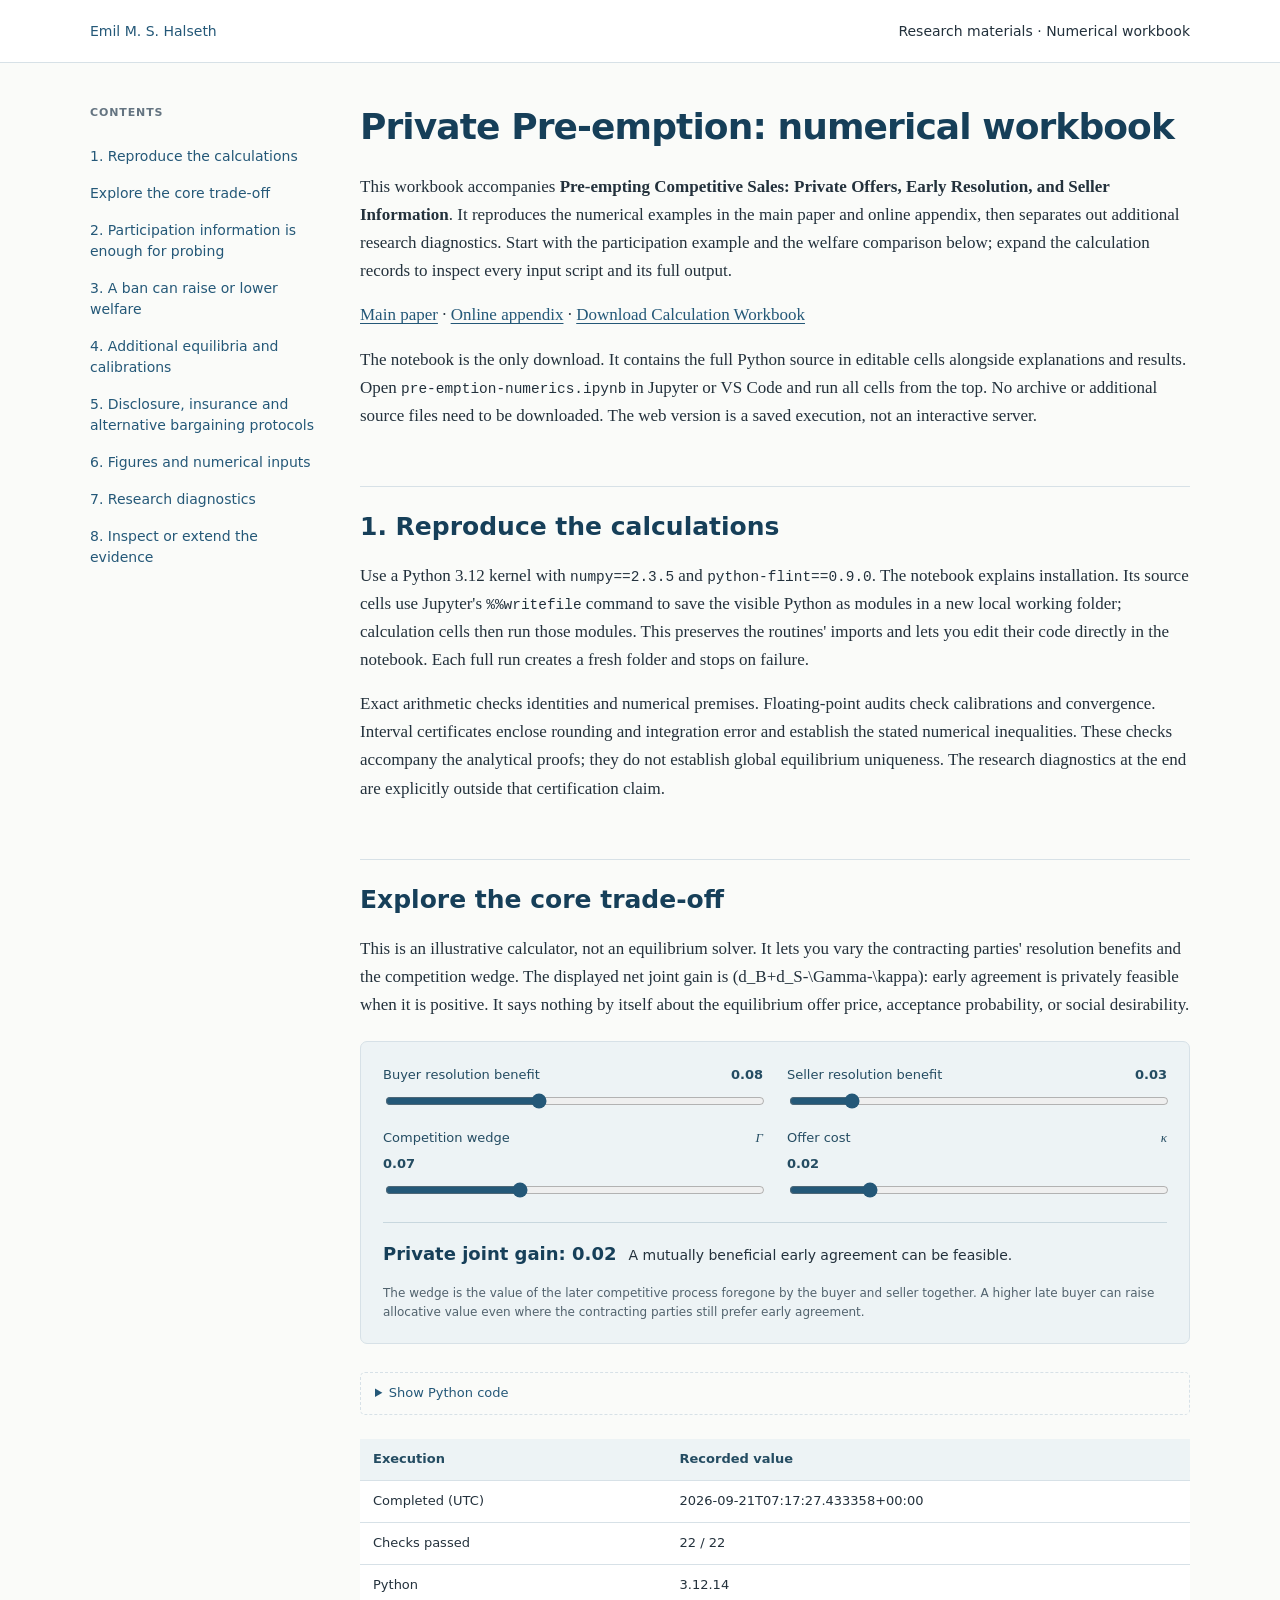
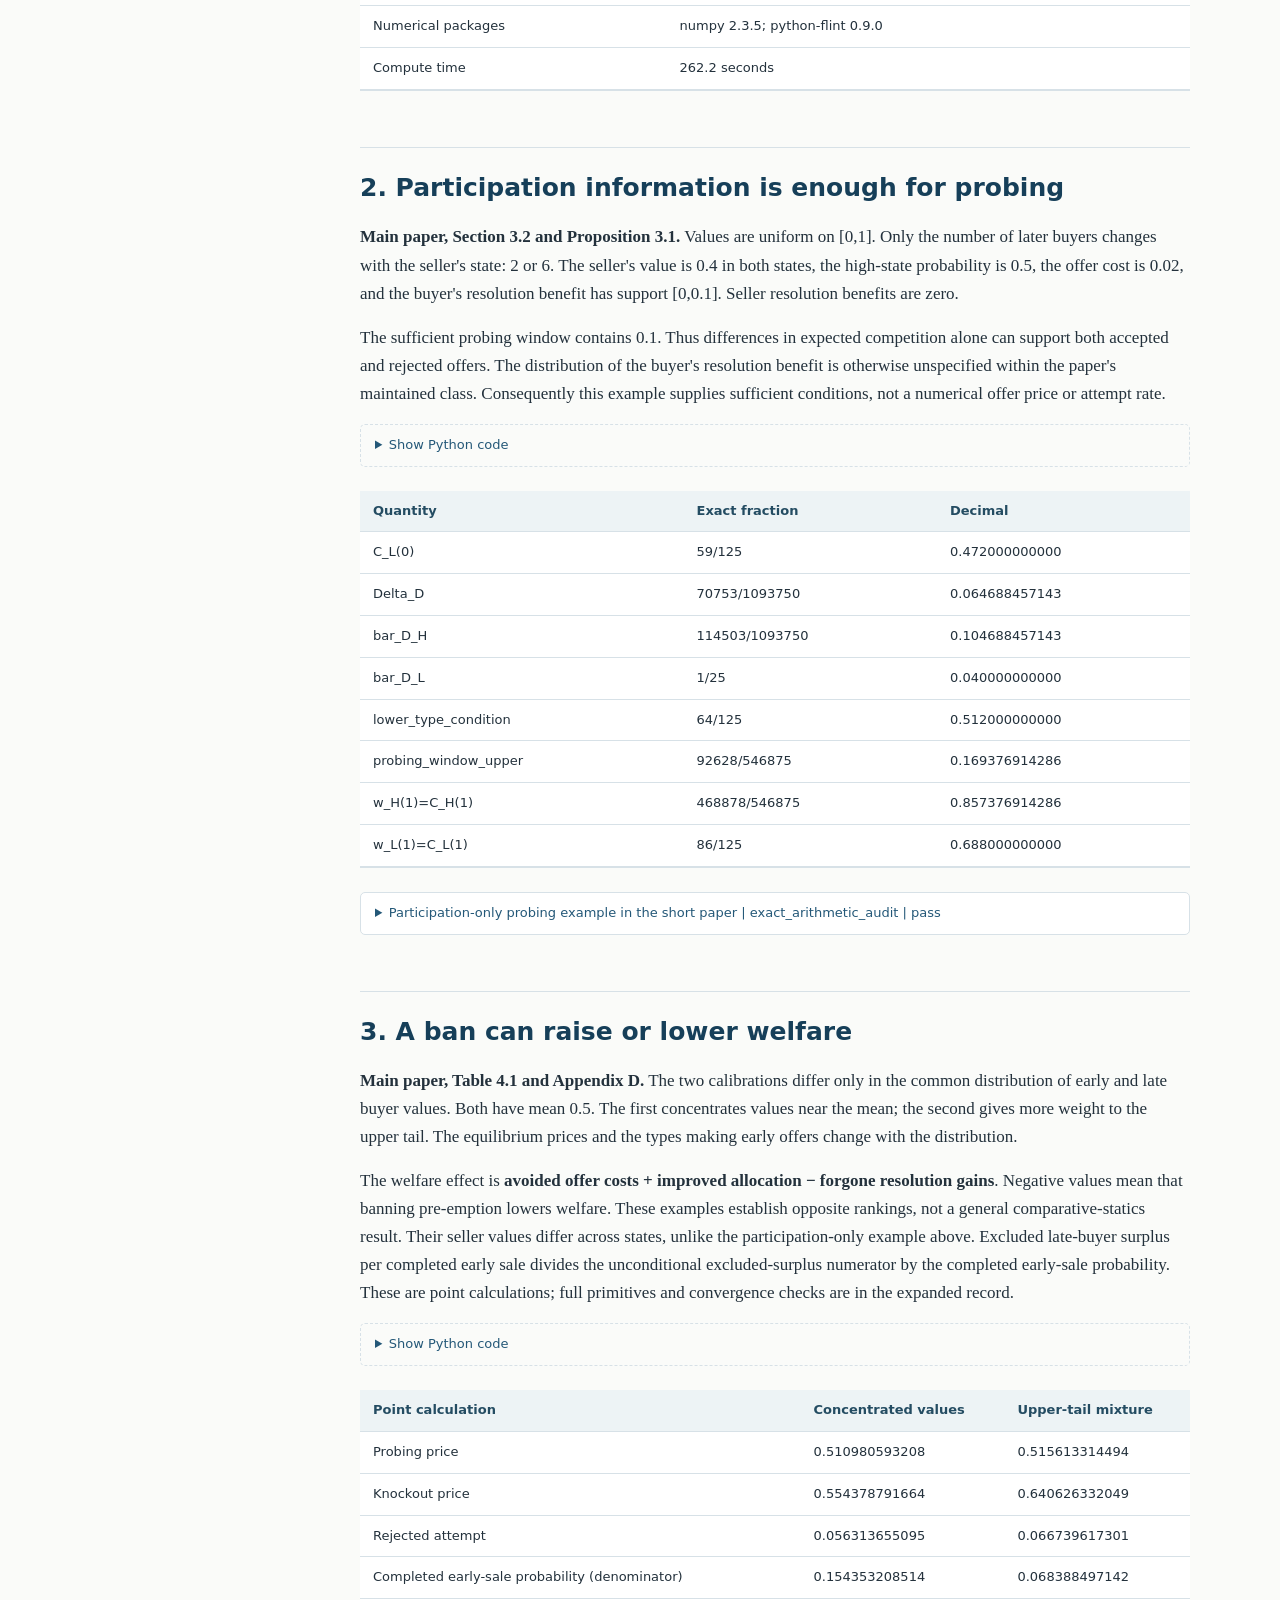
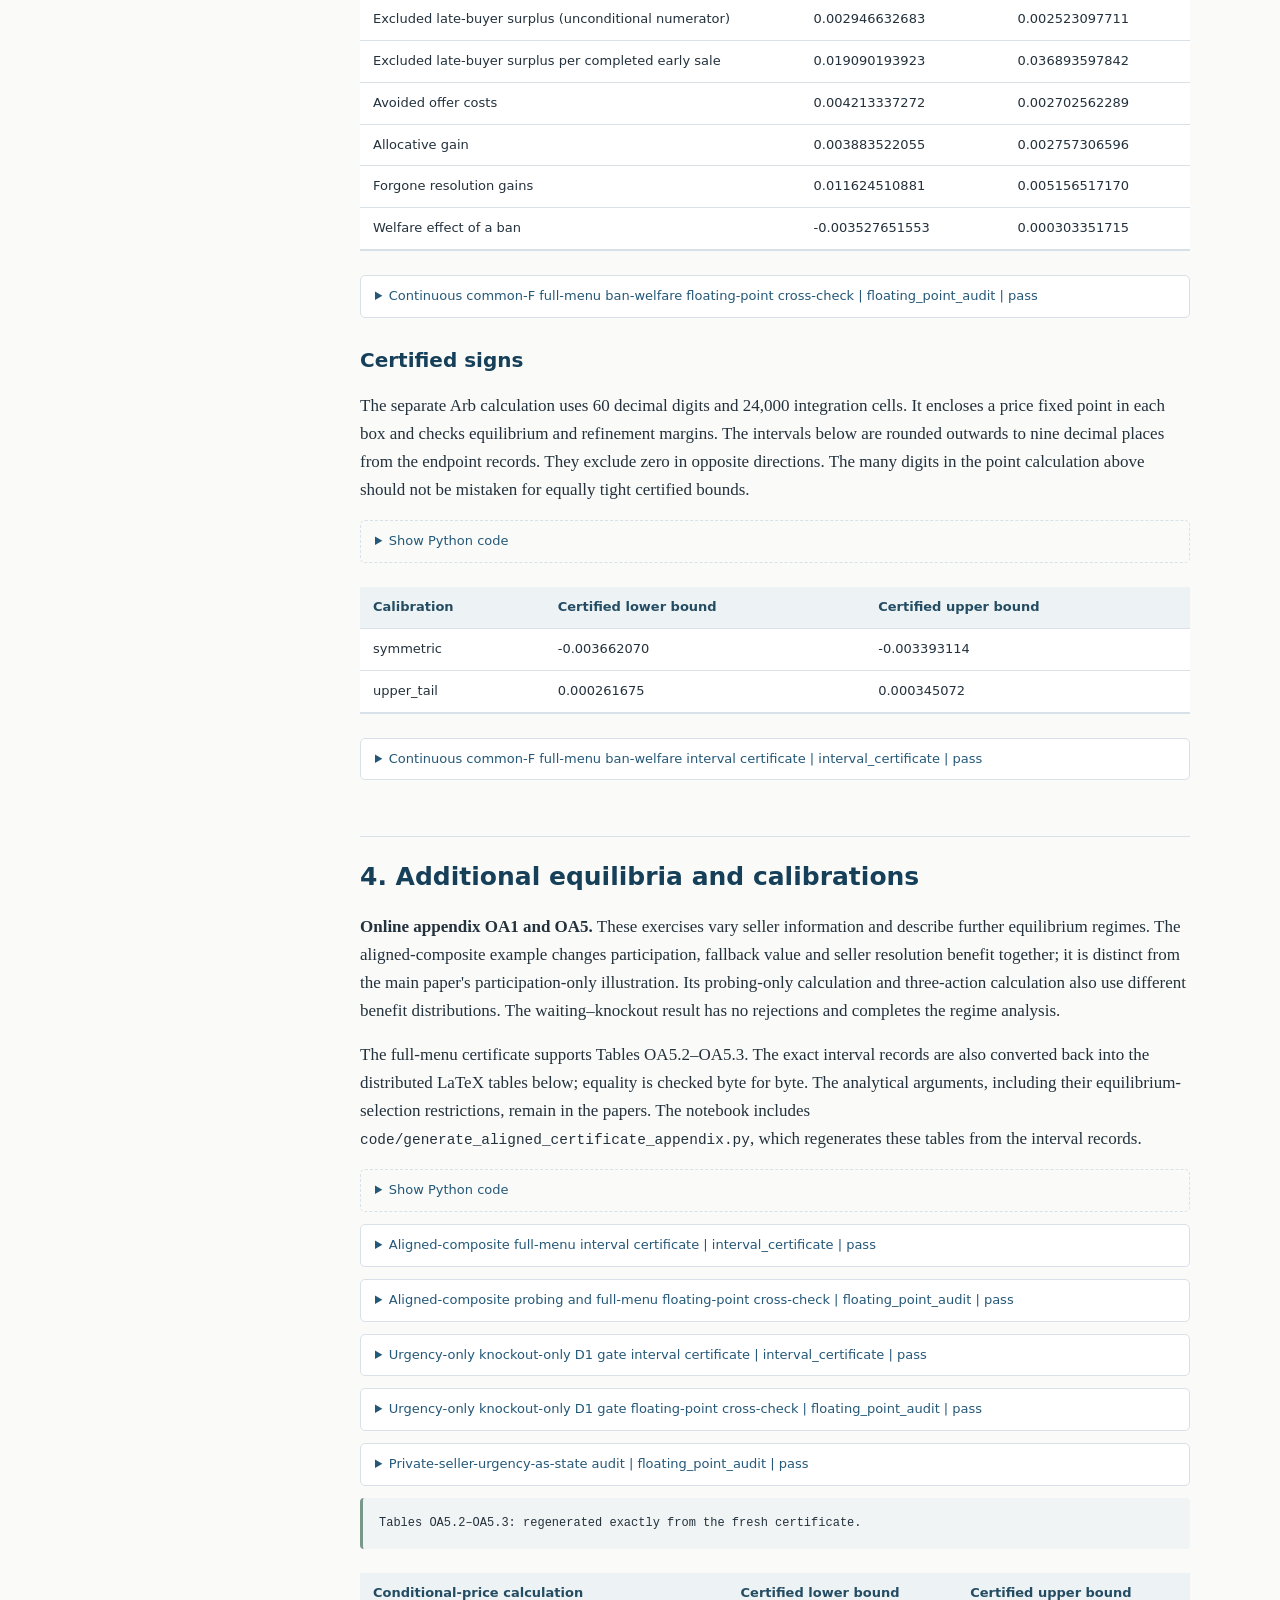
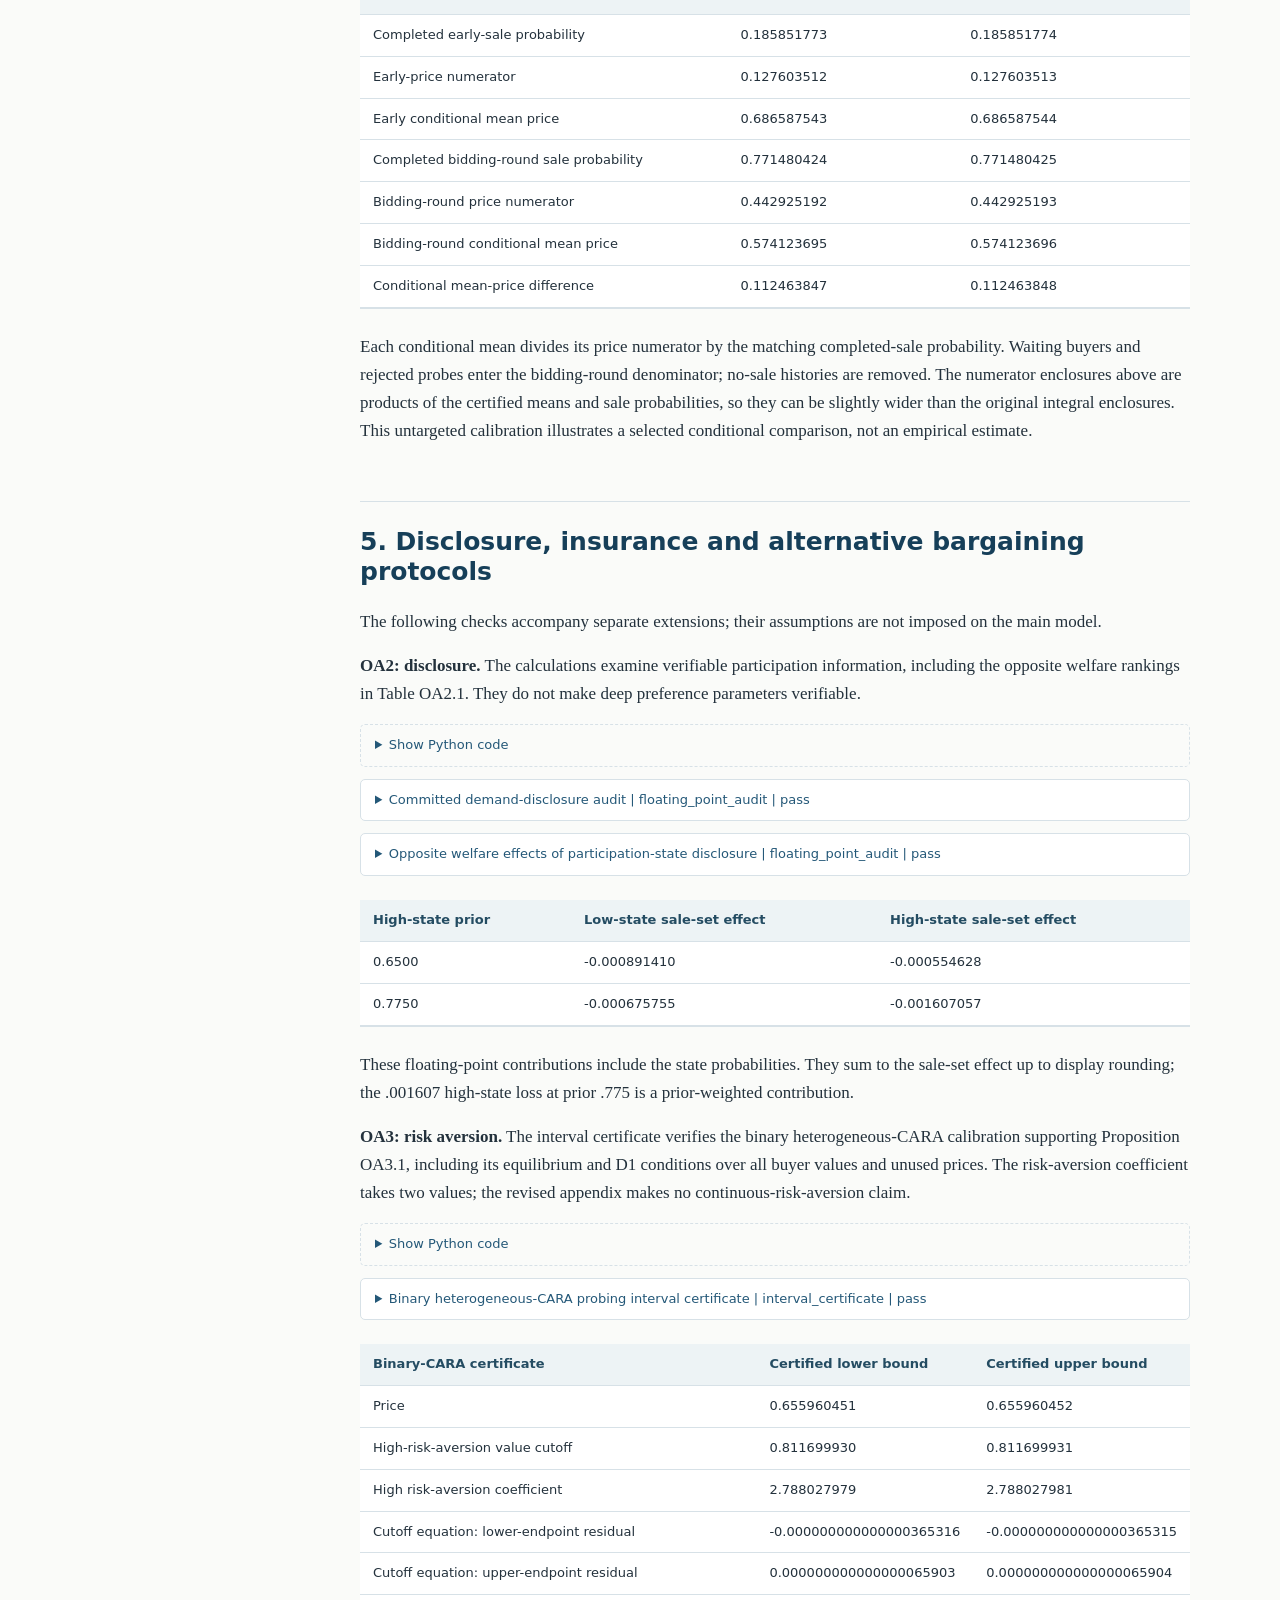
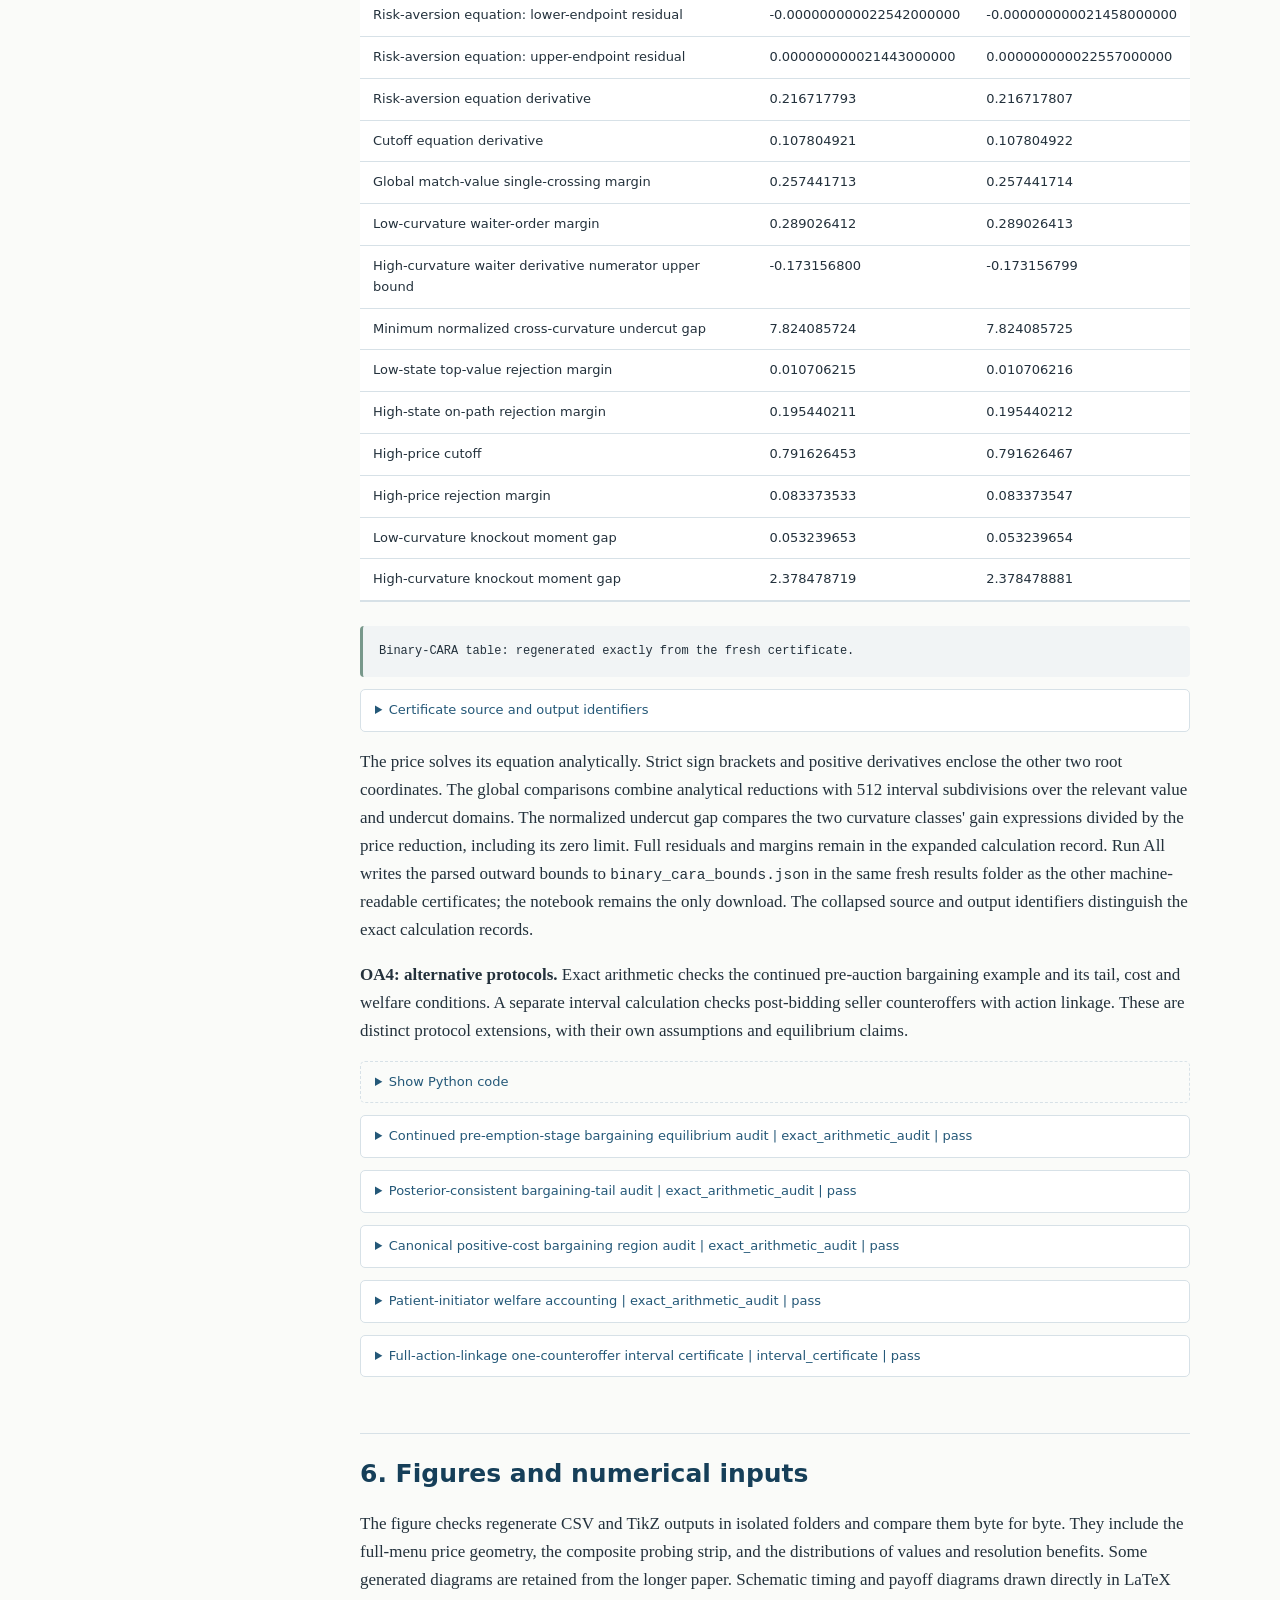
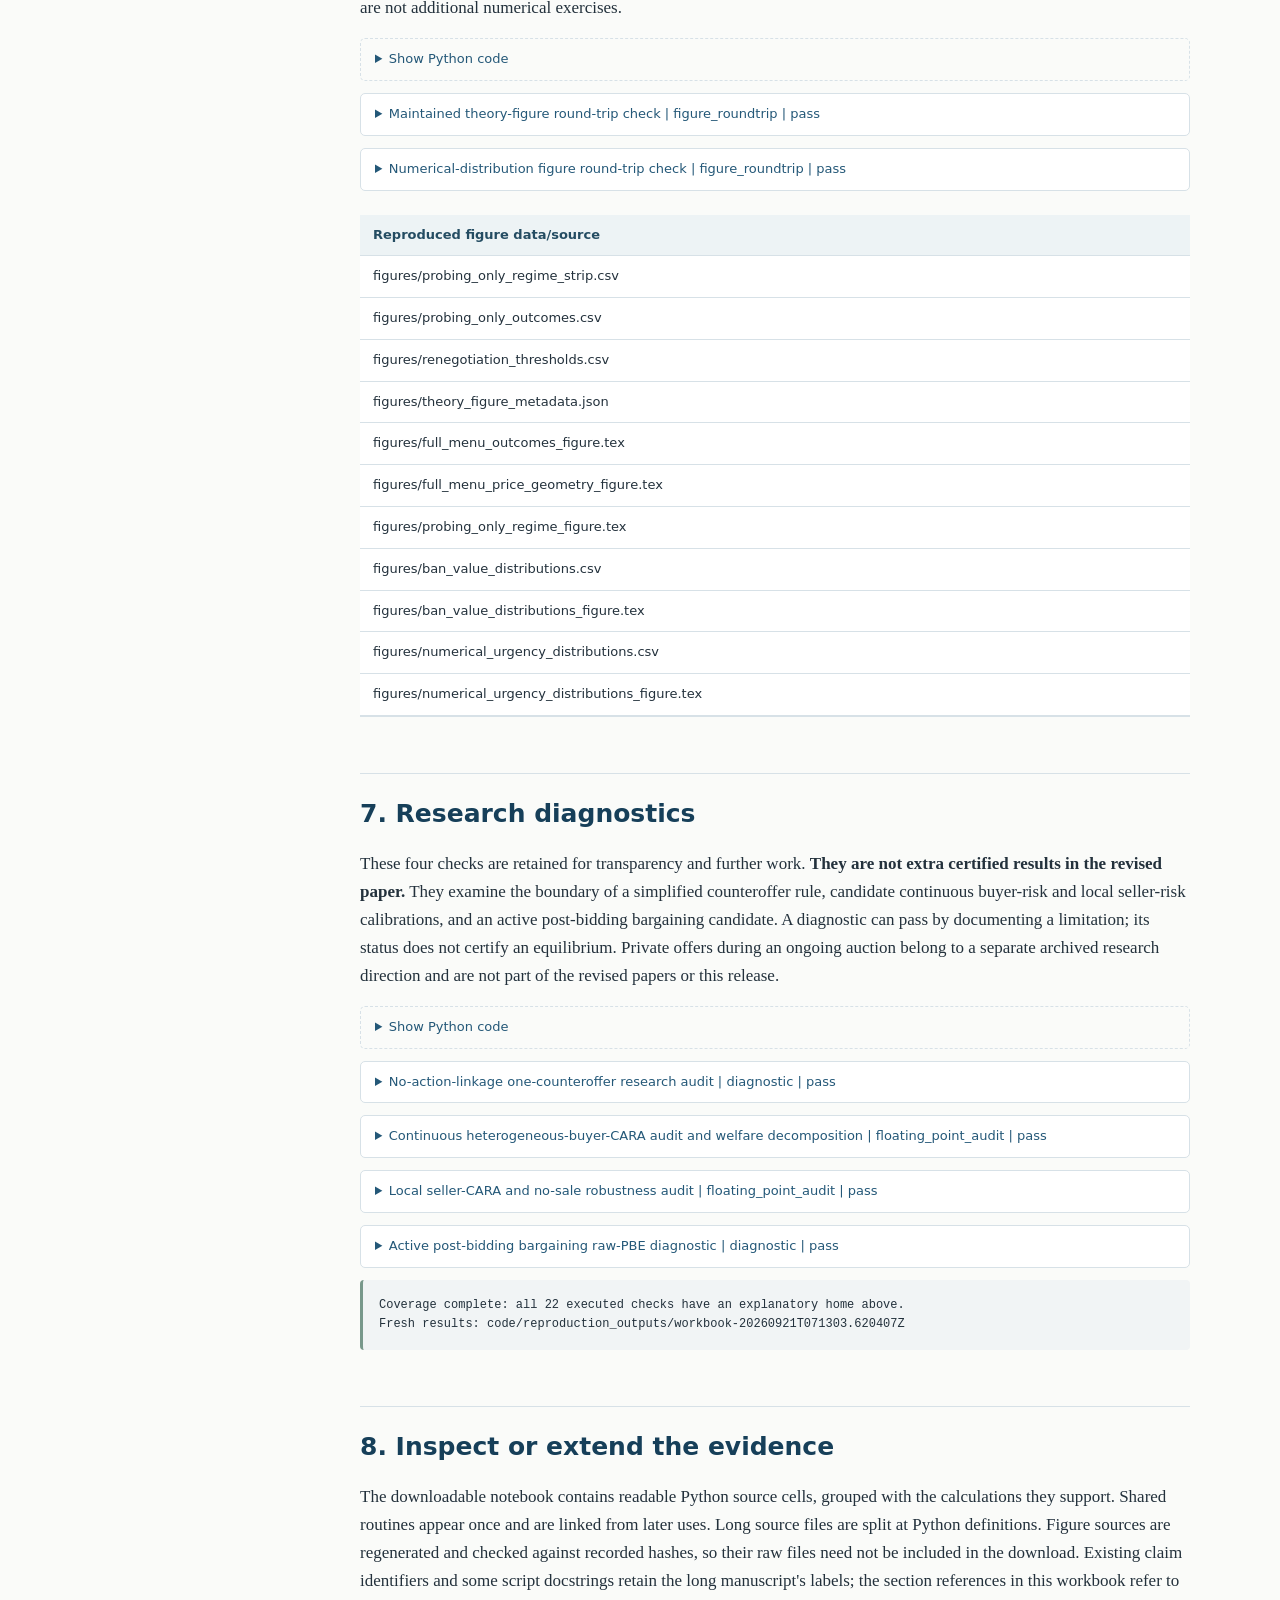
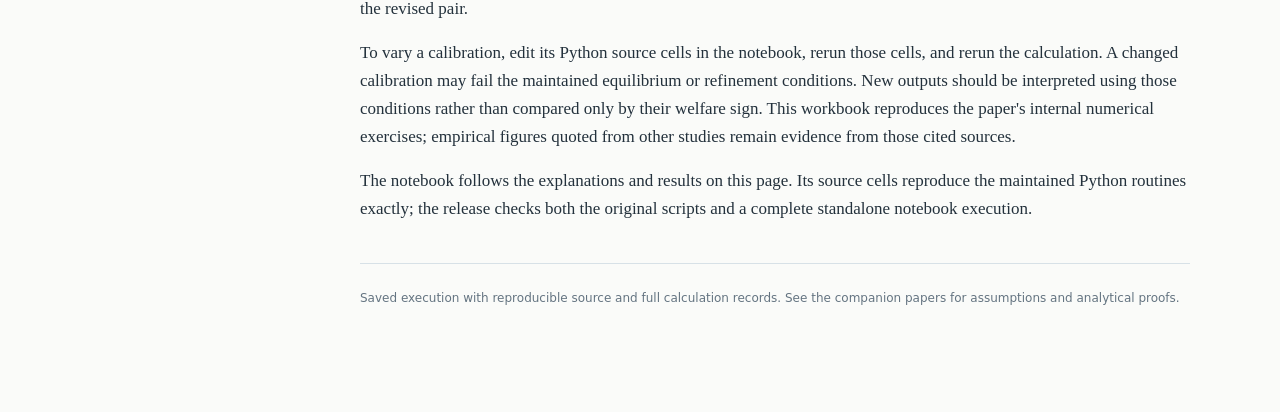
==== papers/pre-emption-numerics.html @ b62e17e1 "Update pre-emption papers and numerical workbook" ====
<!doctype html><html lang="en"><head><meta charset="utf-8"><meta name="viewport" content="width=device-width, initial-scale=1"><meta name="description" content="Reproduce the numerical examples, interval certificates and figures for Pre-empting Competitive Sales."><title>Numerical workbook | Pre-empting Competitive Sales</title><style>
    :root{color-scheme:light;--ink:#23313c;--blue:#245878;--line:#d7e1e7}
    *{box-sizing:border-box}html{scroll-behavior:smooth}body{margin:0;color:var(--ink);background:#fafbf9;font:17px/1.65 Georgia,serif}
    header{border-bottom:1px solid var(--line);padding:20px max(24px,calc((100% - 1100px)/2));font:14px/1.6 system-ui,sans-serif;background:#fff}
    a{color:var(--blue);text-underline-offset:3px}header a{text-decoration:none}header span{float:right}
    .layout{max-width:1160px;margin:0 auto;display:grid;grid-template-columns:225px minmax(0,1fr);gap:45px;padding:42px 30px 80px}
    nav{position:sticky;top:24px;align-self:start;font:14px/1.5 system-ui,sans-serif}nav strong{display:block;color:#647481;text-transform:uppercase;letter-spacing:.08em;font-size:11px;margin-bottom:16px}nav a{display:block;padding:8px 0;text-decoration:none}
    main{min-width:0}h1,h2,h3{font-family:system-ui,sans-serif;color:#163f59;line-height:1.22}h1{font-size:36px;font-weight:650;letter-spacing:-.025em;margin:0 0 24px}h2{font-size:25px;margin:56px 0 20px;border-top:1px solid var(--line);padding-top:25px;scroll-margin-top:20px}h3{font-size:20px;margin-top:30px}p{margin:16px 0}code{font-size:.85em;font-family:Consolas,monospace;overflow-wrap:anywhere}
    pre{font:12px/1.6 Consolas,monospace;white-space:pre-wrap;overflow-wrap:anywhere;margin:12px 0;padding:16px;background:#f1f4f5;border-radius:4px;max-height:600px;overflow:auto}
    details{margin:12px 0;border:1px solid var(--line);border-radius:5px;padding:10px 14px;background:#fff}summary{cursor:pointer;font:13px/1.6 system-ui,sans-serif;color:var(--blue)}details p{font:13px/1.5 system-ui,sans-serif}.code{background:transparent;border-style:dashed}.result{border-left:3px solid #78988b}
    .table-wrap{overflow-x:auto;margin:24px 0}table{border-collapse:collapse;min-width:100%;font:13px/1.6 system-ui,sans-serif;background:white}th{text-align:left;background:#edf3f5;color:#244c62;font-weight:600}th,td{padding:10px 13px;border-bottom:1px solid var(--line);vertical-align:top}td:not(:first-child){font-variant-numeric:tabular-nums}tbody tr:last-child td{border-bottom:2px solid var(--line)}.explorer{margin:22px 0 28px;padding:22px;background:#edf3f5;border:1px solid var(--line);border-radius:7px;font-family:system-ui,sans-serif}.explorer-controls{display:grid;grid-template-columns:repeat(2,minmax(0,1fr));gap:16px 24px}.explorer label{font-size:13px;color:#244c62;display:grid;grid-template-columns:1fr auto;gap:5px}.explorer input{grid-column:1/-1;width:100%;accent-color:var(--blue)}.explorer output{font-variant-numeric:tabular-nums;font-weight:650}.formula{font-family:Georgia,serif;font-style:italic}.explorer-result{display:flex;gap:12px;align-items:baseline;margin-top:22px;padding-top:16px;border-top:1px solid #c8d7de;font-size:14px}.explorer-result strong{font-size:18px;color:#163f59}.explorer-note{font:12px/1.55 system-ui,sans-serif;color:#52636e;margin-bottom:0}footer{font:12px/1.5 system-ui,sans-serif;color:#647481;border-top:1px solid var(--line);padding:25px 0;margin-top:40px}
    @media(max-width:820px){.layout{display:block;padding:26px 20px}nav{position:static;border-bottom:1px solid var(--line);padding-bottom:20px;margin-bottom:30px}nav a{display:inline-block;margin-right:14px;padding:5px 0}h1{font-size:29px}header span{float:none;display:block}h2{font-size:23px}body{font-size:16px}.explorer-controls{grid-template-columns:1fr}.explorer-result{display:block}.explorer-result span{display:block;margin-top:6px}}@media print{nav,.code,.explorer{display:none}.layout{display:block;padding:0}details:not([open]){display:none}body{background:#fff}}
    </style></head><body><header><a href="../">Emil M. S. Halseth</a><span>Research materials · Numerical workbook</span></header><div class="layout"><nav aria-label="Workbook contents"><strong>Contents</strong><a href="#1-reproduce-the-calculations">1. Reproduce the calculations</a><a href="#explore-the-core-trade-off">Explore the core trade-off</a><a href="#2-participation-information-is-enough-for-probing">2. Participation information is enough for probing</a><a href="#3-a-ban-can-raise-or-lower-welfare">3. A ban can raise or lower welfare</a><a href="#4-additional-equilibria-and-calibrations">4. Additional equilibria and calibrations</a><a href="#5-disclosure-insurance-and-alternative-bargaining-protocols">5. Disclosure, insurance and alternative bargaining protocols</a><a href="#6-figures-and-numerical-inputs">6. Figures and numerical inputs</a><a href="#7-research-diagnostics">7. Research diagnostics</a><a href="#8-inspect-or-extend-the-evidence">8. Inspect or extend the evidence</a></nav><main><h1>Private Pre-emption: numerical workbook</h1>
<p>This workbook accompanies <strong>Pre-empting Competitive Sales: Private Offers, Early Resolution, and Seller Information</strong>. It reproduces the numerical examples in the main paper and online appendix, then separates out additional research diagnostics. Start with the participation example and the welfare comparison below; expand the calculation records to inspect every input script and its full output.</p>
<p><a href="pre-empting-competitive-sales.pdf">Main paper</a> · <a href="pre-empting-competitive-sales-online-appendix.pdf">Online appendix</a> · <a href="pre-emption-numerics.ipynb" download="pre-emption-numerics.ipynb">Download Calculation Workbook</a></p>
<p>The notebook is the only download. It contains the full Python source in editable cells alongside explanations and results. Open <code>pre-emption-numerics.ipynb</code> in Jupyter or VS Code and run all cells from the top. No archive or additional source files need to be downloaded. The web version is a saved execution, not an interactive server.</p>
<h2 id="1-reproduce-the-calculations">1. Reproduce the calculations</h2>
<p>Use a Python 3.12 kernel with <code>numpy==2.3.5</code> and <code>python-flint==0.9.0</code>. The notebook explains installation. Its source cells use Jupyter's <code>%%writefile</code> command to save the visible Python as modules in a new local working folder; calculation cells then run those modules. This preserves the routines' imports and lets you edit their code directly in the notebook. Each full run creates a fresh folder and stops on failure.</p>
<p>Exact arithmetic checks identities and numerical premises. Floating-point audits check calibrations and convergence. Interval certificates enclose rounding and integration error and establish the stated numerical inequalities. These checks accompany the analytical proofs; they do not establish global equilibrium uniqueness. The research diagnostics at the end are explicitly outside that certification claim.</p>
<h2 id="explore-the-core-trade-off">Explore the core trade-off</h2>
<p>This is an illustrative calculator, not an equilibrium solver. It lets you vary the contracting parties' resolution benefits and the competition wedge. The displayed net joint gain is (d_B+d_S-\Gamma-\kappa): early agreement is privately feasible when it is positive. It says nothing by itself about the equilibrium offer price, acceptance probability, or social desirability.</p>
<section class="explorer" aria-label="Resolution and competition calculator">
  <div class="explorer-controls">
    <label>Buyer resolution benefit <output id="buyer-benefit-value">0.08</output><input id="buyer-benefit" type="range" min="0" max="0.20" step="0.01" value="0.08"></label>
    <label>Seller resolution benefit <output id="seller-benefit-value">0.03</output><input id="seller-benefit" type="range" min="0" max="0.20" step="0.01" value="0.03"></label>
    <label>Competition wedge <span class="formula">Γ</span> <output id="wedge-value">0.07</output><input id="wedge" type="range" min="0" max="0.20" step="0.01" value="0.07"></label>
    <label>Offer cost <span class="formula">κ</span> <output id="cost-value">0.02</output><input id="cost" type="range" min="0" max="0.10" step="0.01" value="0.02"></label>
  </div>
  <div class="explorer-result" aria-live="polite"><strong id="private-result">Private joint gain: 0.02</strong><span id="private-explanation">A mutually beneficial early agreement can be feasible.</span></div>
  <p class="explorer-note">The wedge is the value of the later competitive process foregone by the buyer and seller together. A higher late buyer can raise allocative value even where the contracting parties still prefer early agreement.</p>
</section>

<details class="code"><summary>Show Python code</summary><pre><code>from pathlib import Path
import ast, hashlib, html, importlib.metadata, json, os, re, subprocess, sys
from datetime import datetime, timezone
from IPython.display import HTML, display

ROOT = next((p for p in [Path.cwd(), *Path.cwd().parents]
             if (p / &#x27;code/claims.json&#x27;).is_file()), None)
if ROOT is None:
    raise RuntimeError(&#x27;Run the notebook setup cell first, then run this cell again.&#x27;)
if sys.version_info[:2] != (3, 12):
    raise RuntimeError(&#x27;Use Python 3.12 for the recorded reproduction environment.&#x27;)
for package, expected in [(&#x27;numpy&#x27;, &#x27;2.3.5&#x27;), (&#x27;python-flint&#x27;, &#x27;0.9.0&#x27;)]:
    if importlib.metadata.version(package) != expected:
        raise RuntimeError(f&#x27;Install {package}=={expected} before continuing.&#x27;)

def table(headers, rows):
    esc = lambda x: html.escape(str(x))
    head = &#x27;&#x27;.join(&#x27;&lt;th&gt;&#x27; + esc(x) + &#x27;&lt;/th&gt;&#x27; for x in headers)
    body = &#x27;&#x27;.join(&#x27;&lt;tr&gt;&#x27; + &#x27;&#x27;.join(&#x27;&lt;td&gt;&#x27; + esc(x) + &#x27;&lt;/td&gt;&#x27; for x in row) + &#x27;&lt;/tr&gt;&#x27; for row in rows)
    display(HTML(&#x27;&lt;div class=&quot;table-wrap&quot;&gt;&lt;table&gt;&lt;thead&gt;&lt;tr&gt;&#x27; + head + &#x27;&lt;/tr&gt;&lt;/thead&gt;&lt;tbody&gt;&#x27; + body + &#x27;&lt;/tbody&gt;&lt;/table&gt;&lt;/div&gt;&#x27;))

# Remove optimization settings so the audits&#x27; assertions remain active.
env = os.environ.copy()
env.pop(&#x27;PYTHONOPTIMIZE&#x27;, None)
env[&#x27;PYTHONUTF8&#x27;] = &#x27;1&#x27;
name = datetime.now(timezone.utc).strftime(&#x27;workbook-%Y%m%dT%H%M%S.%fZ&#x27;)
RUN = ROOT / &#x27;code/reproduction_outputs&#x27; / name
command = [sys.executable, &#x27;-X&#x27;, &#x27;utf8&#x27;, str(ROOT / &#x27;code/run_reproduction.py&#x27;),
           &#x27;--mode&#x27;, &#x27;publication&#x27;, &#x27;--run-name&#x27;, name]
completed = subprocess.run(command, cwd=ROOT, env=env, capture_output=True,
                           text=True, encoding=&#x27;utf-8&#x27;, timeout=3600)
if completed.returncode:
    raise RuntimeError(completed.stdout + &#x27;\n&#x27; + completed.stderr)
summary = json.loads((RUN / &#x27;summary.json&#x27;).read_text(encoding=&#x27;utf-8&#x27;))
manifest = json.loads((RUN / &#x27;claims.json&#x27;).read_text(encoding=&#x27;utf-8&#x27;))
tasks = {t[&#x27;id&#x27;]: t for t in summary[&#x27;tasks&#x27;]}
specs = {t[&#x27;id&#x27;]: t for t in manifest[&#x27;tasks&#x27;]}
if summary[&#x27;status&#x27;] != &#x27;pass&#x27; or set(tasks) != set(specs):
    raise RuntimeError(&#x27;The complete suite did not finish successfully.&#x27;)
for record in json.loads((RUN / &#x27;source_hashes.json&#x27;).read_text(encoding=&#x27;utf-8&#x27;)):
    if hashlib.sha256((ROOT / record[&#x27;path&#x27;]).read_bytes()).hexdigest() != record[&#x27;sha256&#x27;]:
        raise RuntimeError(&#x27;A source changed during execution: &#x27; + record[&#x27;path&#x27;])

shown = set()
def records(ids):
    for task_id in ids:
        shown.add(task_id)
        task, spec = tasks[task_id], specs[task_id]
        scripts = [spec[&#x27;script&#x27;]] if spec[&#x27;kind&#x27;] == &#x27;python&#x27; else spec[&#x27;scripts&#x27;]
        output = (RUN / (task_id + &#x27;.stdout.txt&#x27;)).read_text(encoding=&#x27;utf-8&#x27;)
        stderr = (RUN / (task_id + &#x27;.stderr.txt&#x27;)).read_text(encoding=&#x27;utf-8&#x27;)
        if stderr.strip():
            output += &#x27;\nSTDERR\n&#x27; + stderr
        title = f&quot;{task[&#x27;title&#x27;]} | {task[&#x27;classification&#x27;]} | {task[&#x27;status&#x27;]}&quot;
        display(HTML(&#x27;&lt;details class=&quot;record&quot;&gt;&lt;summary&gt;&#x27; + html.escape(title) + &#x27;&lt;/summary&gt;&lt;p&gt;&lt;code&gt;&#x27;
                     + html.escape(&#x27;, &#x27;.join(scripts)) + &#x27;&lt;/code&gt;&lt;/p&gt;&lt;pre&gt;&#x27;
                     + html.escape(output) + &#x27;&lt;/pre&gt;&lt;/details&gt;&#x27;))

table([&#x27;Execution&#x27;, &#x27;Recorded value&#x27;], [
    [&#x27;Completed (UTC)&#x27;, summary[&#x27;finished_at_utc&#x27;]],
    [&#x27;Checks passed&#x27;, f&quot;{len(tasks)} / {len(specs)}&quot;],
    [&#x27;Python&#x27;, sys.version.split()[0]],
    [&#x27;Numerical packages&#x27;, &#x27;numpy 2.3.5; python-flint 0.9.0&#x27;],
    [&#x27;Compute time&#x27;, f&quot;{sum(t[&#x27;duration_seconds&#x27;] for t in tasks.values()):.1f} seconds&quot;],
])</code></pre></details><div class="table-wrap"><table><thead><tr><th>Execution</th><th>Recorded value</th></tr></thead><tbody><tr><td>Completed (UTC)</td><td>2026-09-21T07:17:27.433358+00:00</td></tr><tr><td>Checks passed</td><td>22 / 22</td></tr><tr><td>Python</td><td>3.12.14</td></tr><tr><td>Numerical packages</td><td>numpy 2.3.5; python-flint 0.9.0</td></tr><tr><td>Compute time</td><td>262.2 seconds</td></tr></tbody></table></div><h2 id="2-participation-information-is-enough-for-probing">2. Participation information is enough for probing</h2>
<p><strong>Main paper, Section 3.2 and Proposition 3.1.</strong> Values are uniform on [0,1]. Only the number of later buyers changes with the seller's state: 2 or 6. The seller's value is 0.4 in both states, the high-state probability is 0.5, the offer cost is 0.02, and the buyer's resolution benefit has support [0,0.1]. Seller resolution benefits are zero.</p>
<p>The sufficient probing window contains 0.1. Thus differences in expected competition alone can support both accepted and rejected offers. The distribution of the buyer's resolution benefit is otherwise unspecified within the paper's maintained class. Consequently this example supplies sufficient conditions, not a numerical offer price or attempt rate.</p>
<details class="code"><summary>Show Python code</summary><pre><code>participation = json.loads((RUN / &#x27;participation_only_exact.json&#x27;).read_text())[&#x27;participation&#x27;]
table([&#x27;Quantity&#x27;, &#x27;Exact fraction&#x27;, &#x27;Decimal&#x27;], [
    [name, value[&#x27;exact&#x27;], f&quot;{value[&#x27;decimal&#x27;]:.12f}&quot;]
    for name, value in participation[&#x27;quantities&#x27;].items()
])
records([&#x27;participation_only_exact&#x27;])</code></pre></details><div class="table-wrap"><table><thead><tr><th>Quantity</th><th>Exact fraction</th><th>Decimal</th></tr></thead><tbody><tr><td>C_L(0)</td><td>59/125</td><td>0.472000000000</td></tr><tr><td>Delta_D</td><td>70753/1093750</td><td>0.064688457143</td></tr><tr><td>bar_D_H</td><td>114503/1093750</td><td>0.104688457143</td></tr><tr><td>bar_D_L</td><td>1/25</td><td>0.040000000000</td></tr><tr><td>lower_type_condition</td><td>64/125</td><td>0.512000000000</td></tr><tr><td>probing_window_upper</td><td>92628/546875</td><td>0.169376914286</td></tr><tr><td>w_H(1)=C_H(1)</td><td>468878/546875</td><td>0.857376914286</td></tr><tr><td>w_L(1)=C_L(1)</td><td>86/125</td><td>0.688000000000</td></tr></tbody></table></div><details class="record"><summary>Participation-only probing example in the short paper | exact_arithmetic_audit | pass</summary><p><code>code/paper_calculations.py</code></p><pre>{
  &quot;ban_audit&quot;: {
    &quot;status&quot;: &quot;not_run&quot;
  },
  &quot;ban_certificate&quot;: {
    &quot;status&quot;: &quot;not_run&quot;
  },
  &quot;dependencies&quot;: {
    &quot;numpy&quot;: &quot;2.3.5&quot;,
    &quot;python-flint&quot;: &quot;0.9.0&quot;
  },
  &quot;participation&quot;: {
    &quot;checks&quot;: {
      &quot;ordered_participation_counts&quot;: true,
      &quot;positive_lower_seller_continuation&quot;: true,
      &quot;positive_lower_type_cutoff_at_lower_price&quot;: true,
      &quot;positive_mass_probing_window&quot;: true,
      &quot;positive_threshold_gap&quot;: true,
      &quot;sufficient_D1_condition&quot;: true,
      &quot;waiting_only_condition_fails&quot;: true
    },
    &quot;classification&quot;: &quot;exact_arithmetic_check_of_sufficient_conditions&quot;,
    &quot;parameters&quot;: {
      &quot;buyer_resolution_benefit_support_upper&quot;: {
        &quot;decimal&quot;: 0.1,
        &quot;exact&quot;: &quot;1/10&quot;
      },
      &quot;late_counts&quot;: [
        2,
        6
      ],
      &quot;offer_cost&quot;: {
        &quot;decimal&quot;: 0.02,
        &quot;exact&quot;: &quot;1/50&quot;
      },
      &quot;probability_high_state&quot;: {
        &quot;decimal&quot;: 0.5,
        &quot;exact&quot;: &quot;1/2&quot;
      },
      &quot;resolution_benefit_distribution&quot;: &quot;Any G satisfying the paper&#x27;s regularity assumptions on [0, 1/10].&quot;,
      &quot;seller_fallback_both_states&quot;: {
        &quot;decimal&quot;: 0.4,
        &quot;exact&quot;: &quot;2/5&quot;
      },
      &quot;seller_resolution_benefit_both_states&quot;: 0,
      &quot;value_distribution&quot;: &quot;U[0,1]&quot;
    },
    &quot;quantities&quot;: {
      &quot;C_L(0)&quot;: {
        &quot;decimal&quot;: 0.472,
        &quot;exact&quot;: &quot;59/125&quot;
      },
      &quot;Delta_D&quot;: {
        &quot;decimal&quot;: 0.06468845714285715,
        &quot;exact&quot;: &quot;70753/1093750&quot;
      },
      &quot;bar_D_H&quot;: {
        &quot;decimal&quot;: 0.10468845714285714,
        &quot;exact&quot;: &quot;114503/1093750&quot;
      },
      &quot;bar_D_L&quot;: {
        &quot;decimal&quot;: 0.04,
        &quot;exact&quot;: &quot;1/25&quot;
      },
      &quot;lower_type_condition&quot;: {
        &quot;decimal&quot;: 0.512,
        &quot;exact&quot;: &quot;64/125&quot;
      },
      &quot;probing_window_upper&quot;: {
        &quot;decimal&quot;: 0.16937691428571428,
        &quot;exact&quot;: &quot;92628/546875&quot;
      },
      &quot;w_H(1)=C_H(1)&quot;: {
        &quot;decimal&quot;: 0.8573769142857143,
        &quot;exact&quot;: &quot;468878/546875&quot;
      },
      &quot;w_L(1)=C_L(1)&quot;: {
        &quot;decimal&quot;: 0.688,
        &quot;exact&quot;: &quot;86/125&quot;
      }
    },
    &quot;scope&quot;: &quot;These exact inequalities verify the numerical premises of the paper&#x27;s probing proposition. Existence and D1 compatibility use that proposition&#x27;s analytical proof. No fixed-point price or action probability is computed: those require a specified G.&quot;,
    &quot;status&quot;: &quot;pass&quot;
  },
  &quot;python&quot;: &quot;3.12.14&quot;,
  &quot;status&quot;: &quot;pass&quot;
}
</pre></details><h2 id="3-a-ban-can-raise-or-lower-welfare">3. A ban can raise or lower welfare</h2>
<p><strong>Main paper, Table 4.1 and Appendix D.</strong> The two calibrations differ only in the common distribution of early and late buyer values. Both have mean 0.5. The first concentrates values near the mean; the second gives more weight to the upper tail. The equilibrium prices and the types making early offers change with the distribution.</p>
<p>The welfare effect is <strong>avoided offer costs + improved allocation − forgone resolution gains</strong>. Negative values mean that banning pre-emption lowers welfare. These examples establish opposite rankings, not a general comparative-statics result. Their seller values differ across states, unlike the participation-only example above. Excluded late-buyer surplus per completed early sale divides the unconditional excluded-surplus numerator by the completed early-sale probability. These are point calculations; full primitives and convergence checks are in the expanded record.</p>
<details class="code"><summary>Show Python code</summary><pre><code>raw = (RUN / &#x27;ban_welfare_examples_floating.stdout.txt&#x27;).read_text()
cases = [raw.split(&#x27;SYMMETRIC\n&#x27;, 1)[1].split(&#x27;UPPER_TAIL\n&#x27;, 1)[0],
         raw.split(&#x27;UPPER_TAIL\n&#x27;, 1)[1]]
def field(text, name):
    line = next(line for line in text.splitlines() if line.startswith(name + &#x27; &#x27;))
    return ast.literal_eval(line[len(name) + 1:])
prices = [field(text, &#x27;q&#x27;) for text in cases]
outcomes = [field(text, &#x27;outcomes&#x27;) for text in cases]
welfare = [field(text, &#x27;welfare&#x27;) for text in cases]
rows = [
    [&#x27;Probing price&#x27;, prices[0][0], prices[1][0]],
    [&#x27;Knockout price&#x27;, prices[0][1], prices[1][1]],
    [&#x27;Rejected attempt&#x27;, outcomes[0][1], outcomes[1][1]],
    [&#x27;Completed early-sale probability (denominator)&#x27;, outcomes[0][2], outcomes[1][2]],
    [&#x27;Excluded late-buyer surplus (unconditional numerator)&#x27;,
     welfare[0][&#x27;excluded_late_surplus&#x27;], welfare[1][&#x27;excluded_late_surplus&#x27;]],
    [&#x27;Excluded late-buyer surplus per completed early sale&#x27;,
     welfare[0][&#x27;excluded_per_completed_sale&#x27;], welfare[1][&#x27;excluded_per_completed_sale&#x27;]],
]
for label, key in [(&#x27;Avoided offer costs&#x27;, &#x27;attempt_resources&#x27;),
                   (&#x27;Allocative gain&#x27;, &#x27;allocation_gain&#x27;),
                   (&#x27;Forgone resolution gains&#x27;, &#x27;timing_costs&#x27;),
                   (&#x27;Welfare effect of a ban&#x27;, &#x27;difference&#x27;)]:
    rows.append([label, welfare[0][key], welfare[1][key]])
table([&#x27;Point calculation&#x27;, &#x27;Concentrated values&#x27;, &#x27;Upper-tail mixture&#x27;],
      [[row[0], f&#x27;{row[1]:.12f}&#x27;, f&#x27;{row[2]:.12f}&#x27;] for row in rows])
records([&#x27;ban_welfare_examples_floating&#x27;])</code></pre></details><div class="table-wrap"><table><thead><tr><th>Point calculation</th><th>Concentrated values</th><th>Upper-tail mixture</th></tr></thead><tbody><tr><td>Probing price</td><td>0.510980593208</td><td>0.515613314494</td></tr><tr><td>Knockout price</td><td>0.554378791664</td><td>0.640626332049</td></tr><tr><td>Rejected attempt</td><td>0.056313655095</td><td>0.066739617301</td></tr><tr><td>Completed early-sale probability (denominator)</td><td>0.154353208514</td><td>0.068388497142</td></tr><tr><td>Excluded late-buyer surplus (unconditional numerator)</td><td>0.002946632683</td><td>0.002523097711</td></tr><tr><td>Excluded late-buyer surplus per completed early sale</td><td>0.019090193923</td><td>0.036893597842</td></tr><tr><td>Avoided offer costs</td><td>0.004213337272</td><td>0.002702562289</td></tr><tr><td>Allocative gain</td><td>0.003883522055</td><td>0.002757306596</td></tr><tr><td>Forgone resolution gains</td><td>0.011624510881</td><td>0.005156517170</td></tr><tr><td>Welfare effect of a ban</td><td>-0.003527651553</td><td>0.000303351715</td></tr></tbody></table></div><details class="record"><summary>Continuous common-F full-menu ban-welfare floating-point cross-check | floating_point_audit | pass</summary><p><code>code/audit_ban_welfare_examples.py</code></p><pre>
SYMMETRIC
components ((0.01, None, None), (0.99, 40, 40))
mean 0.5
Pr(value &gt; .7) 0.0030973516536693113
q (0.510980593207608, 0.5543787916640744)
action masses (0.7893331363906434, 0.11262731019006239, 0.09803955341929423)
outcomes (0.7893331363906362, 0.056313655095031195, 0.15435320851432544)
cutoff checks (0.017691131024707506, 0.5509805932076081, 0.022018518636709117, 0.5977769901205409, 0.0021636938060008055)
seller slacks (np.float64(0.0353580033245825), np.float64(0.03419244096791463))
D1 endpoint slacks (0.022308868975292495, 0.021379679819757302)
welfare {&#x27;difference&#x27;: -0.0035276515532900385, &#x27;rent_identity&#x27;: -0.0035276515532905715, &#x27;attempt_resources&#x27;: 0.004213337272187132, &#x27;allocation_gain&#x27;: 0.0038835220552617044, &#x27;timing_costs&#x27;: 0.011624510880738875, &#x27;excluded_late_surplus&#x27;: 0.0029466326832052326, &#x27;excluded_per_completed_sale&#x27;: 0.019090193923191154, &#x27;buyer_rent&#x27;: 0.004798178415090847, &#x27;seller_rent&#x27;: 0.0016761058214049569}
low/high convergence 1.935677063080732e-09

UPPER_TAIL
components ((0.01, None, None), (0.9317647058823529, 38, 42), (0.05823529411764706, 9, 1))
mean 0.49999999999999994
Pr(value &gt; .7) 0.058898952296463025
q (0.5156133144936832, 0.6406263320492189)
action masses (0.8648718855577955, 0.13347923460130257, 0.0016488798409019356)
outcomes (0.8648718855577879, 0.06673961730065128, 0.06838849714155322)
cutoff checks (0.0025367853059170206, 0.5556133144936832, 0.10617942855031304, 0.7656393496047547, 0.051821321622198005)
seller slacks (np.float64(0.06887626254531598), np.float64(0.09639209227535961))
D1 endpoint slacks (0.03746321469408298, 0.018833589005222695)
welfare {&#x27;difference&#x27;: 0.00030335171542062323, &#x27;rent_identity&#x27;: 0.00030335171542062513, &#x27;attempt_resources&#x27;: 0.0027025622888440896, &#x27;allocation_gain&#x27;: 0.0027573065964337992, &#x27;timing_costs&#x27;: 0.005156517169857266, &#x27;excluded_late_surplus&#x27;: 0.0025230977105376064, &#x27;excluded_per_completed_sale&#x27;: 0.0368935978416838, &#x27;buyer_rent&#x27;: 0.002140276506229381, &#x27;seller_rent&#x27;: 7.946948888760037e-05}
low/high convergence 1.0238531689132913e-09

PASS: rich continuous common-F full-menu equilibria have opposite ban-welfare signs.
</pre></details><h3>Certified signs</h3>
<p>The separate Arb calculation uses 60 decimal digits and 24,000 integration cells. It encloses a price fixed point in each box and checks equilibrium and refinement margins. The intervals below are rounded outwards to nine decimal places from the endpoint records. They exclude zero in opposite directions. The many digits in the point calculation above should not be mistaken for equally tight certified bounds.</p>
<details class="code"><summary>Show Python code</summary><pre><code>sys.path.insert(0, str(ROOT / &#x27;code&#x27;))
from decimal import localcontext
from generate_aligned_certificate_appendix import bounds
certificate = json.loads((RUN / &#x27;ban_welfare_examples_interval.json&#x27;).read_text())
with localcontext() as context:
    context.prec = 100
    intervals = [(name, bounds(case[&#x27;welfare&#x27;][&#x27;W_B_minus_W_D&#x27;], 9))
                 for name, case in certificate[&#x27;cases&#x27;].items()]
table([&#x27;Calibration&#x27;, &#x27;Certified lower bound&#x27;, &#x27;Certified upper bound&#x27;],
      [[name, f&#x27;{lo:f}&#x27;, f&#x27;{hi:f}&#x27;] for name, (lo, hi) in intervals])
records([&#x27;ban_welfare_examples_interval&#x27;])</code></pre></details><div class="table-wrap"><table><thead><tr><th>Calibration</th><th>Certified lower bound</th><th>Certified upper bound</th></tr></thead><tbody><tr><td>symmetric</td><td>-0.003662070</td><td>-0.003393114</td></tr><tr><td>upper_tail</td><td>0.000261675</td><td>0.000345072</td></tr></tbody></table></div><details class="record"><summary>Continuous common-F full-menu ban-welfare interval certificate | interval_certificate | pass</summary><p><code>code/certify_ban_welfare_examples.py</code></p><pre>{
  &quot;cases&quot;: {
    &quot;symmetric&quot;: {
      &quot;action_masses&quot;: [
        {
          &quot;arb&quot;: &quot;[0.79 +/- 1.47e-3]&quot;,
          &quot;lower&quot;: &quot;[0.7885313156371467603835994970 +/- 3.88e-29]&quot;,
          &quot;upper&quot;: &quot;[0.7901320096957989126909310591 +/- 1.90e-29]&quot;
        },
        {
          &quot;arb&quot;: &quot;[0.11 +/- 4.28e-3]&quot;,
          &quot;lower&quot;: &quot;[0.1109737296454567819846935439 +/- 1.61e-29]&quot;,
          &quot;upper&quot;: &quot;[0.1142766795263468645526237654 +/- 4.16e-29]&quot;
        },
        {
          &quot;arb&quot;: &quot;[0.098 +/- 8.95e-4]&quot;,
          &quot;lower&quot;: &quot;[0.09719200451727373474147892601 +/- 1.51e-30]&quot;,
          &quot;upper&quot;: &quot;[0.09889426097797694564667320854 +/- 3.24e-30]&quot;
        }
      ],
      &quot;certified_root_box&quot;: [
        {
          &quot;arb&quot;: &quot;[0.511 +/- 1.21e-4]&quot;,
          &quot;lower&quot;: &quot;[0.5108797829971783178955963387 +/- 1.54e-30]&quot;,
          &quot;upper&quot;: &quot;[0.5110814037958127122004231944 +/- 3.90e-29]&quot;
        },
        {
          &quot;arb&quot;: &quot;[0.554 +/- 4.55e-4]&quot;,
          &quot;lower&quot;: &quot;[0.5543028206006808418974206633 +/- 2.28e-29]&quot;,
          &quot;upper&quot;: &quot;[0.5544547633169101559983492679 +/- 2.56e-29]&quot;
        }
      ],
      &quot;d1_slacks&quot;: [
        {
          &quot;arb&quot;: &quot;[0.022 +/- 4.31e-4]&quot;,
          &quot;lower&quot;: &quot;[0.02218722465859537367395744578 +/- 3.63e-30]&quot;,
          &quot;upper&quot;: &quot;[0.02243051290857147721726135269 +/- 3.95e-30]&quot;
        },
        {
          &quot;arb&quot;: &quot;[0.021 +/- 4.77e-4]&quot;,
          &quot;lower&quot;: &quot;[0.02128287438122837442073427985 +/- 1.51e-32]&quot;,
          &quot;upper&quot;: &quot;[0.02147648465179967273592405865 +/- 4.77e-30]&quot;
        }
      ],
      &quot;global_cutoff_margins&quot;: {
        &quot;maximum_d_H&quot;: {
          &quot;arb&quot;: &quot;[0.5980297436382378541378130952 +/- 3.11e-29]&quot;,
          &quot;lower&quot;: &quot;[0.5980297436382378541378130952 +/- 3.11e-29]&quot;,
          &quot;upper&quot;: &quot;[0.5980297436382378541378130952 +/- 3.11e-29]&quot;
        },
        &quot;minimum_C_H_minus_C_L&quot;: {
          &quot;arb&quot;: &quot;[0.02878133210406779082581521659 +/- 3.69e-30]&quot;,
          &quot;lower&quot;: &quot;[0.02878133210406779082581521659 +/- 3.69e-30]&quot;,
          &quot;upper&quot;: &quot;[0.02878133210406779082581521659 +/- 3.69e-30]&quot;
        },
        &quot;minimum_d_H_minus_d_L&quot;: {
          &quot;arb&quot;: &quot;[0.003932156809958528069206615637 +/- 2.50e-31]&quot;,
          &quot;lower&quot;: &quot;[0.003932156809958528069206615637 +/- 2.50e-31]&quot;,
          &quot;upper&quot;: &quot;[0.003932156809958528069206615637 +/- 2.50e-31]&quot;
        },
        &quot;minimum_d_L&quot;: {
          &quot;arb&quot;: &quot;[0.01756948709131483594501703128 +/- 3.69e-30]&quot;,
          &quot;lower&quot;: &quot;[0.01756948709131483594501703128 +/- 3.69e-30]&quot;,
          &quot;upper&quot;: &quot;[0.01756948709131483594501703128 +/- 3.69e-30]&quot;
        }
      },
      &quot;initial_root_box&quot;: [
        {
          &quot;arb&quot;: &quot;[0.511 +/- 4.20e-4]&quot;,
          &quot;lower&quot;: &quot;[0.5105805932067989135133028030 +/- 3.96e-29]&quot;,
          &quot;upper&quot;: &quot;[0.5113805932084170864866971970 +/- 3.96e-29]&quot;
        },
        {
          &quot;arb&quot;: &quot;[0.554 +/- 7.79e-4]&quot;,
          &quot;lower&quot;: &quot;[0.5539787916632649135133028030 +/- 3.96e-29]&quot;,
          &quot;upper&quot;: &quot;[0.5547787916648830864866971970 +/- 3.96e-29]&quot;
        }
      ],
      &quot;jacobian_determinant&quot;: {
        &quot;arb&quot;: &quot;[0.02 +/- 6.97e-3]&quot;,
        &quot;lower&quot;: &quot;[0.01303747712833556002650725377 +/- 8.82e-31]&quot;,
        &quot;upper&quot;: &quot;[0.01911429636263037687812315953 +/- 2.61e-30]&quot;
      },
      &quot;outcomes&quot;: [
        {
          &quot;arb&quot;: &quot;[0.79 +/- 1.47e-3]&quot;,
          &quot;lower&quot;: &quot;[0.7885313156371467603835994970 +/- 3.88e-29]&quot;,
          &quot;upper&quot;: &quot;[0.7901320096957989126909310591 +/- 1.90e-29]&quot;
        },
        {
          &quot;arb&quot;: &quot;[0.06 +/- 4.52e-3]&quot;,
          &quot;lower&quot;: &quot;[0.05548686482090940158880091547 +/- 3.87e-30]&quot;,
          &quot;upper&quot;: &quot;[0.05713833976499242167985773920 +/- 3.40e-30]&quot;
        },
        {
          &quot;arb&quot;: &quot;[0.15 +/- 6.04e-3]&quot;,
          &quot;lower&quot;: &quot;[0.1526788693363641469267339850 +/- 1.81e-30]&quot;,
          &quot;upper&quot;: &quot;[0.1560326007447883567300768042 +/- 1.57e-29]&quot;
        }
      ],
      &quot;seller_slacks&quot;: [
        {
          &quot;arb&quot;: &quot;[+/- 0.0519]&quot;,
          &quot;lower&quot;: &quot;[0.01936270601497455543329058747 +/- 2.63e-30]&quot;,
          &quot;upper&quot;: &quot;[0.05182598248272626704026995759 +/- 1.86e-31]&quot;
        },
        {
          &quot;arb&quot;: &quot;[+/- 0.0433]&quot;,
          &quot;lower&quot;: &quot;[0.02498751100129784260251753398 +/- 3.54e-30]&quot;,
          &quot;upper&quot;: &quot;[0.04324028444453478966214888164 +/- 2.15e-31]&quot;
        }
      ],
      &quot;welfare&quot;: {
        &quot;W_B_minus_W_D&quot;: {
          &quot;arb&quot;: &quot;[-0.004 +/- 6.07e-4]&quot;,
          &quot;lower&quot;: &quot;[-0.003662069146942735036681025846 +/- 4.44e-31]&quot;,
          &quot;upper&quot;: &quot;[-0.003393114209560075627485841139 +/- 1.99e-31]&quot;
        },
        &quot;allocation_gain&quot;: {
          &quot;arb&quot;: &quot;[0.0039 +/- 6.14e-5]&quot;,
          &quot;lower&quot;: &quot;[0.003838683612157463435965201481 +/- 1.31e-31]&quot;,
          &quot;upper&quot;: &quot;[0.003928516731362204232669046744 +/- 3.43e-31]&quot;
        },
        &quot;attempt_resources&quot;: {
          &quot;arb&quot;: &quot;[0.0042 +/- 6.35e-5]&quot;,
          &quot;lower&quot;: &quot;[0.004163314644858017762424851514 +/- 2.70e-31]&quot;,
          &quot;upper&quot;: &quot;[0.004263418848483068776084537364 +/- 1.27e-31]&quot;
        },
        &quot;excluded_late_surplus&quot;: {
          &quot;arb&quot;: &quot;[0.0029 +/- 7.68e-5]&quot;,
          &quot;lower&quot;: &quot;[0.002916614942857429531254597888 +/- 4.69e-31]&quot;,
          &quot;upper&quot;: &quot;[0.002976757207174594048960857974 +/- 4.26e-31]&quot;
        },
        &quot;rent_identity&quot;: {
          &quot;arb&quot;: &quot;[-0.004 +/- 5.46e-4]&quot;,
          &quot;lower&quot;: &quot;[-0.003600669847878170237747333063 +/- 5.85e-32]&quot;,
          &quot;upper&quot;: &quot;[-0.003454814490873549637255570902 +/- 3.14e-31]&quot;
        },
        &quot;timing_costs&quot;: {
          &quot;arb&quot;: &quot;[0.0116 +/- 6.41e-5]&quot;,
          &quot;lower&quot;: &quot;[0.01158504978957587889282184929 +/- 9.43e-31]&quot;,
          &quot;upper&quot;: &quot;[0.01166406740378768597848865480 +/- 3.31e-30]&quot;
        }
      }
    },
    &quot;upper_tail&quot;: {
      &quot;action_masses&quot;: [
        {
          &quot;arb&quot;: &quot;[0.865 +/- 6.68e-4]&quot;,
          &quot;lower&quot;: &quot;[0.8643325509854392345267091271 +/- 3.63e-29]&quot;,
          &quot;upper&quot;: &quot;[0.8654091373134931978973303314 +/- 4.00e-29]&quot;
        },
        {
          &quot;arb&quot;: &quot;[0.13 +/- 4.06e-3]&quot;,
          &quot;lower&quot;: &quot;[0.1329056798216072753538932178 +/- 4.58e-29]&quot;,
          &quot;upper&quot;: &quot;[0.1340540834565502269660677288 +/- 1.58e-30]&quot;
        },
        {
          &quot;arb&quot;: &quot;[0.0016 +/- 8.52e-5]&quot;,
          &quot;lower&quot;: &quot;[0.001613365651517962533252328595 +/- 3.22e-31]&quot;,
          &quot;upper&quot;: &quot;[0.001685182771392102722747266254 +/- 3.69e-31]&quot;
        }
      ],
      &quot;certified_root_box&quot;: [
        {
          &quot;arb&quot;: &quot;[0.516 +/- 4.93e-4]&quot;,
          &quot;lower&quot;: &quot;[0.5155071452320736758769203506 +/- 4.36e-29]&quot;,
          &quot;upper&quot;: &quot;[0.5157194831783964806594599567 +/- 4.92e-29]&quot;
        },
        {
          &quot;arb&quot;: &quot;[0.641 +/- 6.42e-4]&quot;,
          &quot;lower&quot;: &quot;[0.6403584128323341253652538429 +/- 1.34e-29]&quot;,
          &quot;upper&quot;: &quot;[0.6408942515748417470111812721 +/- 1.26e-29]&quot;
        }
      ],
      &quot;d1_slacks&quot;: [
        {
          &quot;arb&quot;: &quot;[0.037 +/- 5.91e-4]&quot;,
          &quot;lower&quot;: &quot;[0.03733621210632276603620269084 +/- 4.93e-30]&quot;,
          &quot;upper&quot;: &quot;[0.03759021755514635703194656157 +/- 2.46e-31]&quot;
        },
        {
          &quot;arb&quot;: &quot;[0.019 +/- 4.56e-4]&quot;,
          &quot;lower&quot;: &quot;[0.01854483536368837399670239279 +/- 2.31e-30]&quot;,
          &quot;upper&quot;: &quot;[0.01912234142725258885213490316 +/- 3.68e-30]&quot;
        }
      ],
      &quot;global_cutoff_margins&quot;: {
        &quot;maximum_d_H&quot;: {
          &quot;arb&quot;: &quot;[0.7662813579205699202348124841 +/- 6.96e-30]&quot;,
          &quot;lower&quot;: &quot;[0.7662813579205699202348124841 +/- 6.96e-30]&quot;,
          &quot;upper&quot;: &quot;[0.7662813579205699202348124841 +/- 6.96e-30]&quot;
        },
        &quot;minimum_C_H_minus_C_L&quot;: {
          &quot;arb&quot;: &quot;[0.04575365798964668580139427660 +/- 1.23e-30]&quot;,
          &quot;lower&quot;: &quot;[0.04575365798964668580139427660 +/- 1.23e-30]&quot;,
          &quot;upper&quot;: &quot;[0.04575365798964668580139427660 +/- 1.23e-30]&quot;
        },
        &quot;minimum_d_H_minus_d_L&quot;: {
          &quot;arb&quot;: &quot;[0.1028528003300519641090996572 +/- 3.94e-29]&quot;,
          &quot;lower&quot;: &quot;[0.1028528003300519641090996572 +/- 3.94e-29]&quot;,
          &quot;upper&quot;: &quot;[0.1028528003300519641090996572 +/- 3.94e-29]&quot;
        },
        &quot;minimum_d_L&quot;: {
          &quot;arb&quot;: &quot;[0.002409782444398895617166974311 +/- 2.03e-31]&quot;,
          &quot;lower&quot;: &quot;[0.002409782444398895617166974311 +/- 2.03e-31]&quot;,
          &quot;upper&quot;: &quot;[0.002409782444398895617166974311 +/- 2.03e-31]&quot;
        }
      },
      &quot;initial_root_box&quot;: [
        {
          &quot;arb&quot;: &quot;[0.52 +/- 5.19e-3]&quot;,
          &quot;lower&quot;: &quot;[0.5148133144920648270266056061 +/- 2.10e-29]&quot;,
          &quot;upper&quot;: &quot;[0.5164133144953011729733943939 +/- 2.09e-29]&quot;
        },
        {
          &quot;arb&quot;: &quot;[0.64 +/- 1.43e-3]&quot;,
          &quot;lower&quot;: &quot;[0.6398263320476008270266056061 +/- 2.10e-29]&quot;,
          &quot;upper&quot;: &quot;[0.6414263320508371729733943939 +/- 2.09e-29]&quot;
        }
      ],
      &quot;jacobian_determinant&quot;: {
        &quot;arb&quot;: &quot;[+/- 3.38e-4]&quot;,
        &quot;lower&quot;: &quot;[0.0001795804577306544978713595482 +/- 2.54e-32]&quot;,
        &quot;upper&quot;: &quot;[0.0003373962403167671163177096459 +/- 1.85e-32]&quot;
      },
      &quot;outcomes&quot;: [
        {
          &quot;arb&quot;: &quot;[0.865 +/- 6.68e-4]&quot;,
          &quot;lower&quot;: &quot;[0.8643325509854392345267091271 +/- 3.63e-29]&quot;,
          &quot;upper&quot;: &quot;[0.8654091373134931978973303314 +/- 4.00e-29]&quot;
        },
        {
          &quot;arb&quot;: &quot;[0.067 +/- 5.48e-4]&quot;,
          &quot;lower&quot;: &quot;[0.06645283990943939562428721657 +/- 4.00e-30]&quot;,
          &quot;upper&quot;: &quot;[0.06702704172963935553569325676 +/- 2.35e-30]&quot;
        },
        {
          &quot;arb&quot;: &quot;[0.068 +/- 7.13e-4]&quot;,
          &quot;lower&quot;: &quot;[0.06806620556021839371234904097 +/- 1.98e-30]&quot;,
          &quot;upper&quot;: &quot;[0.06871222450177042270363102720 +/- 4.60e-30]&quot;
        }
      ],
      &quot;seller_slacks&quot;: [
        {
          &quot;arb&quot;: &quot;[0.07 +/- 6.28e-3]&quot;,
          &quot;lower&quot;: &quot;[0.06372945611949383906231331014 +/- 1.48e-30]&quot;,
          &quot;upper&quot;: &quot;[0.07406624555298898062811302328 +/- 3.77e-30]&quot;
        },
        {
          &quot;arb&quot;: &quot;[+/- 0.120]&quot;,
          &quot;lower&quot;: &quot;[0.07183283119714860799455300673 +/- 1.69e-30]&quot;,
          &quot;upper&quot;: &quot;[0.1199154767139912116780246864 +/- 1.92e-29]&quot;
        }
      ],
      &quot;welfare&quot;: {
        &quot;W_B_minus_W_D&quot;: {
          &quot;arb&quot;: &quot;[0.0003 +/- 4.51e-5]&quot;,
          &quot;lower&quot;: &quot;[0.0002616750097123325670734894333 +/- 7.77e-33]&quot;,
          &quot;upper&quot;: &quot;[0.0003450717927099571082406592426 +/- 4.92e-32]&quot;
        },
        &quot;allocation_gain&quot;: {
          &quot;arb&quot;: &quot;[0.0028 +/- 5.81e-5]&quot;,
          &quot;lower&quot;: &quot;[0.002741968938072718744325512787 +/- 3.89e-31]&quot;,
          &quot;upper&quot;: &quot;[0.002772697008969376044507199666 +/- 4.08e-31]&quot;
        },
        &quot;attempt_resources&quot;: {
          &quot;arb&quot;: &quot;[0.0027 +/- 1.48e-5]&quot;,
          &quot;lower&quot;: &quot;[0.002690380911883465967024724282 +/- 1.22e-31]&quot;,
          &quot;upper&quot;: &quot;[0.002714785322137885384494486548 +/- 1.97e-31]&quot;
        },
        &quot;excluded_late_surplus&quot;: {
          &quot;arb&quot;: &quot;[0.0025 +/- 3.46e-5]&quot;,
          &quot;lower&quot;: &quot;[0.002511646101886139347454948782 +/- 5.71e-32]&quot;,
          &quot;upper&quot;: &quot;[0.002534596946453188336574888288 +/- 1.11e-31]&quot;
        },
        &quot;rent_identity&quot;: {
          &quot;arb&quot;: &quot;[0.0003 +/- 2.58e-5]&quot;,
          &quot;lower&quot;: &quot;[0.0002809503659546306042160121160 +/- 1.70e-32]&quot;,
          &quot;upper&quot;: &quot;[0.0003257164392562470200631049829 +/- 1.94e-32]&quot;
        },
        &quot;timing_costs&quot;: {
          &quot;arb&quot;: &quot;[0.0052 +/- 5.76e-5]&quot;,
          &quot;lower&quot;: &quot;[0.005142410538468358594337036989 +/- 3.35e-31]&quot;,
          &quot;upper&quot;: &quot;[0.005170674840172797870700737618 +/- 3.85e-31]&quot;
        }
      }
    }
  },
  &quot;certificate&quot;: &quot;continuous common-F ban-welfare examples&quot;,
  &quot;dependency&quot;: {
    &quot;precision_decimal_digits&quot;: 60,
    &quot;python_flint&quot;: &quot;0.9.0&quot;
  },
  &quot;grid_cells&quot;: 24000,
  &quot;method&quot;: &quot;Arb cell ranges, monotonicity-based terminal integral enclosures, Lebesgue-Stieltjes outer sums, and interval Krawczyk roots&quot;,
  &quot;status&quot;: &quot;PASS&quot;
}
</pre></details><h2 id="4-additional-equilibria-and-calibrations">4. Additional equilibria and calibrations</h2>
<p><strong>Online appendix OA1 and OA5.</strong> These exercises vary seller information and describe further equilibrium regimes. The aligned-composite example changes participation, fallback value and seller resolution benefit together; it is distinct from the main paper's participation-only illustration. Its probing-only calculation and three-action calculation also use different benefit distributions. The waiting–knockout result has no rejections and completes the regime analysis.</p>
<p>The full-menu certificate supports Tables OA5.2–OA5.3. The exact interval records are also converted back into the distributed LaTeX tables below; equality is checked byte for byte. The analytical arguments, including their equilibrium-selection restrictions, remain in the papers. The notebook includes <code>code/generate_aligned_certificate_appendix.py</code>, which regenerates these tables from the interval records.</p>
<details class="code"><summary>Show Python code</summary><pre><code>records([&#x27;aligned_composite_full_menu_interval&#x27;, &#x27;aligned_composite_calibration_floating&#x27;,
         &#x27;urgency_only_knockout_gate_interval&#x27;, &#x27;urgency_only_knockout_gate_floating&#x27;,
         &#x27;seller_urgency_state_floating&#x27;])
from generate_aligned_certificate_appendix import render
aligned = json.loads((RUN / &#x27;aligned_composite_full_menu_interval.json&#x27;).read_text())
with localcontext() as context:
    context.prec = 100
    generated_table = render(aligned)
if generated_table.encode(&#x27;utf-8&#x27;) != (ROOT / &#x27;figures/aligned_certificate_tables.tex&#x27;).read_bytes():
    raise RuntimeError(&#x27;The distributed certificate tables differ from the fresh computation.&#x27;)
print(&#x27;Tables OA5.2–OA5.3: regenerated exactly from the fresh certificate.&#x27;)

from flint import arb, ctx
from certify_aligned_composite_full_menu import interval_record
ctx.dps = 60

def stored_ball(record):
    return arb(record[&#x27;arb&#x27;])

early_mass = stored_ball(aligned[&#x27;observed_outcomes&#x27;][&#x27;pre_emption_success&#x27;])
auction_mass = (stored_ball(aligned[&#x27;observed_outcomes&#x27;][&#x27;no_early_offer&#x27;])
                + stored_ball(aligned[&#x27;observed_outcomes&#x27;][&#x27;attempt_rejected&#x27;])
                - stored_ball(aligned[&#x27;equilibrium_no_sale&#x27;][&#x27;prior_weighted&#x27;]))
early_mean = stored_ball(aligned[&#x27;conditional_price_moment&#x27;][&#x27;completed_pre_emption_mean&#x27;])
auction_mean = stored_ball(aligned[&#x27;conditional_price_moment&#x27;][&#x27;completed_bidding_round_mean&#x27;])
price_trace = [
    (&#x27;Completed early-sale probability&#x27;, early_mass),
    (&#x27;Early-price numerator&#x27;, early_mass * early_mean),
    (&#x27;Early conditional mean price&#x27;, early_mean),
    (&#x27;Completed bidding-round sale probability&#x27;, auction_mass),
    (&#x27;Bidding-round price numerator&#x27;, auction_mass * auction_mean),
    (&#x27;Bidding-round conditional mean price&#x27;, auction_mean),
    (&#x27;Conditional mean-price difference&#x27;, stored_ball(aligned[&#x27;conditional_price_moment&#x27;][&#x27;difference&#x27;])),
]
with localcontext() as context:
    context.prec = 100
    price_rows = [[name, *[f&#x27;{value:f}&#x27; for value in bounds(interval_record(ball), 9)]]
                  for name, ball in price_trace]
table([&#x27;Conditional-price calculation&#x27;, &#x27;Certified lower bound&#x27;, &#x27;Certified upper bound&#x27;], price_rows)</code></pre></details><details class="record"><summary>Aligned-composite full-menu interval certificate | interval_certificate | pass</summary><p><code>code/certify_aligned_composite_full_menu.py</code></p><pre>{
  &quot;D1_endpoint_slacks&quot;: [
    {
      &quot;arb&quot;: &quot;[0.05593441418 +/- 2.27e-12]&quot;,
      &quot;lower&quot;: &quot;[0.055934414180266333328858806660540311 +/- 1.48e-37]&quot;,
      &quot;upper&quot;: &quot;[0.055934414182266333337807860006126356 +/- 4.81e-37]&quot;
    },
    {
      &quot;arb&quot;: &quot;[0.04242951333 +/- 2.87e-12]&quot;,
      &quot;lower&quot;: &quot;[0.042429513330867999995525473327206978 +/- 1.87e-37]&quot;,
      &quot;upper&quot;: &quot;[0.042429513332868000004474526672793022 +/- 1.87e-37]&quot;
    }
  ],
  &quot;action_masses&quot;: {
    &quot;knockout&quot;: {
      &quot;arb&quot;: &quot;[0.13557750142 +/- 8.75e-12]&quot;,
      &quot;lower&quot;: &quot;[0.13557750141125537983878123621250822 +/- 1.16e-36]&quot;,
      &quot;upper&quot;: &quot;[0.13557750141939287908527094622668230 +/- 1.83e-36]&quot;
    },
    &quot;probing&quot;: {
      &quot;arb&quot;: &quot;[0.10054854367 +/- 8.00e-12]&quot;,
      &quot;lower&quot;: &quot;[0.10054854366200037926921701664229047 +/- 4.24e-36]&quot;,
      &quot;upper&quot;: &quot;[0.10054854367486137989089970551370712 +/- 1.41e-36]&quot;
    },
    &quot;waiting&quot;: {
      &quot;arb&quot;: &quot;[0.76387395492 +/- 6.12e-12]&quot;,
      &quot;lower&quot;: &quot;[0.76387395491388324020255642249344064 +/- 4.57e-36]&quot;,
      &quot;upper&quot;: &quot;[0.76387395491860674168616961859923364 +/- 3.87e-36]&quot;
    }
  },
  &quot;certificate&quot;: &quot;aligned-composite full-menu&quot;,
  &quot;conditional_price_moment&quot;: {
    &quot;completed_bidding_round_mean&quot;: {
      &quot;arb&quot;: &quot;[0.5741236958 +/- 5.81e-11]&quot;,
      &quot;lower&quot;: &quot;[0.57412369574192081872238309359079977 +/- 4.12e-36]&quot;,
      &quot;upper&quot;: &quot;[0.57412369576030294104408181754539697 +/- 2.95e-36]&quot;
    },
    &quot;completed_pre_emption_mean&quot;: {
      &quot;arb&quot;: &quot;[0.6865875431 +/- 8.46e-11]&quot;,
      &quot;lower&quot;: &quot;[0.68658754301543421794118415846241987 +/- 3.11e-36]&quot;,
      &quot;upper&quot;: &quot;[0.68658754312364786160770985246060150 +/- 3.80e-36]&quot;
    },
    &quot;difference&quot;: {
      &quot;arb&quot;: &quot;[0.1124638473 +/- 8.18e-11]&quot;,
      &quot;lower&quot;: &quot;[0.11246384725513127678868212366847246 +/- 3.25e-36]&quot;,
      &quot;upper&quot;: &quot;[0.11246384738172704299374697611835217 +/- 4.52e-36]&quot;
    }
  },
  &quot;cutoff_ranges&quot;: {
    &quot;D_H&quot;: [
      {
        &quot;arb&quot;: &quot;[0.06389729418 +/- 7.20e-12]&quot;,
        &quot;lower&quot;: &quot;[0.063897294181196999978106090509077930 +/- 5.10e-38]&quot;,
        &quot;upper&quot;: &quot;[0.063897294187197000021893909490922070 +/- 5.11e-38]&quot;
      },
      {
        &quot;arb&quot;: &quot;[0.82167653418 +/- 7.20e-12]&quot;,
        &quot;lower&quot;: &quot;[0.82167653418119699998149422229809513 +/- 1.41e-36]&quot;,
        &quot;upper&quot;: &quot;[0.82167653418719700001850577770190487 +/- 1.41e-36]&quot;
      }
    ],
    &quot;D_L&quot;: [
      {
        &quot;arb&quot;: &quot;[0.02406558582 +/- 2.27e-12]&quot;,
        &quot;lower&quot;: &quot;[0.024065585817733666660498074099365044 +/- 1.98e-37]&quot;,
        &quot;upper&quot;: &quot;[0.024065585819733666672835259233968290 +/- 4.70e-37]&quot;
      },
      {
        &quot;arb&quot;: &quot;[0.70902291915 +/- 3.07e-12]&quot;,
        &quot;lower&quot;: &quot;[0.70902291915106699999383140743269838 +/- 2.87e-36]&quot;,
        &quot;upper&quot;: &quot;[0.70902291915306700000616859256730162 +/- 2.87e-36]&quot;
      }
    ],
    &quot;D_aux&quot;: [
      {
        &quot;arb&quot;: &quot;[0.04398144000 +/- 3.47e-12]&quot;,
        &quot;lower&quot;: &quot;[0.043981439999465333310831752831678484 +/- 4.65e-37]&quot;,
        &quot;upper&quot;: &quot;[0.043981440003465333355834913834988183 +/- 1.31e-37]&quot;
      },
      {
        &quot;arb&quot;: &quot;[0.76534972667 +/- 3.87e-12]&quot;,
        &quot;lower&quot;: &quot;[0.76534972666613199997749841949834515 +/- 2.03e-37]&quot;,
        &quot;upper&quot;: &quot;[0.76534972667013200002250158050165485 +/- 2.03e-37]&quot;
      }
    ]
  },
  &quot;dependency&quot;: {
    &quot;precision_decimal_digits&quot;: 60,
    &quot;python_flint&quot;: &quot;0.9.0&quot;
  },
  &quot;equilibrium_no_sale&quot;: {
    &quot;H&quot;: {
      &quot;arb&quot;: &quot;[0.0309869269622 +/- 4.54e-14]&quot;,
      &quot;lower&quot;: &quot;[0.030986926962154684272413833698582748 +/- 2.67e-37]&quot;,
      &quot;upper&quot;: &quot;[0.030986926962178615735624059854334648 +/- 4.46e-37]&quot;
    },
    &quot;L&quot;: {
      &quot;arb&quot;: &quot;[0.0543486766194 +/- 2.09e-14]&quot;,
      &quot;lower&quot;: &quot;[0.054348676619379118806099523592847110 +/- 4.29e-38]&quot;,
      &quot;upper&quot;: &quot;[0.054348676619389635261155511010639288 +/- 3.91e-38]&quot;
    },
    &quot;prior_weighted&quot;: {
      &quot;arb&quot;: &quot;[0.0426678017908 +/- 3.31e-14]&quot;,
      &quot;lower&quot;: &quot;[0.042667801790766901539223591421212808 +/- 4.76e-38]&quot;,
      &quot;upper&quot;: &quot;[0.042667801790784125498422872656989089 +/- 3.11e-37]&quot;
    }
  },
  &quot;exact_primitives&quot;: {
    &quot;d_S_H&quot;: &quot;0&quot;,
    &quot;d_S_L&quot;: &quot;1/50&quot;,
    &quot;d_bar&quot;: &quot;1&quot;,
    &quot;kappa&quot;: &quot;1/20&quot;,
    &quot;lambda&quot;: &quot;10&quot;,
    &quot;n_H&quot;: 3,
    &quot;n_L&quot;: 2,
    &quot;pi&quot;: &quot;1/2&quot;,
    &quot;v_H&quot;: &quot;21/50&quot;,
    &quot;v_L&quot;: &quot;19/50&quot;
  },
  &quot;interval_encoding&quot;: {
    &quot;arb&quot;: &quot;full outward Arb enclosure&quot;,
    &quot;lower&quot;: &quot;Arb ball enclosing the directed lower-endpoint computation; not a scalar decimal&quot;,
    &quot;upper&quot;: &quot;Arb ball enclosing the directed upper-endpoint computation; not a scalar decimal&quot;
  },
  &quot;interval_jacobian&quot;: [
    [
      {
        &quot;arb&quot;: &quot;[-0.1542725673 +/- 5.97e-11]&quot;,
        &quot;lower&quot;: &quot;[-0.15427256726621647581574415912091780 +/- 1.36e-36]&quot;,
        &quot;upper&quot;: &quot;[-0.15427256724033399037049628214473529 +/- 7.64e-37]&quot;
      },
      {
        &quot;arb&quot;: &quot;[0.05372858848 +/- 7.86e-12]&quot;,
        &quot;lower&quot;: &quot;[0.053728588475473169451756353382349640 +/- 1.02e-37]&quot;,
        &quot;upper&quot;: &quot;[0.053728588487857653975808142616094709 +/- 1.60e-37]&quot;
      }
    ],
    [
      {
        &quot;arb&quot;: &quot;[-4.180164e-5 +/- 3.43e-12]&quot;,
        &quot;lower&quot;: &quot;[-4.1801643426973647901913101329109072e-5 +/- 4.00e-40]&quot;,
        &quot;upper&quot;: &quot;[-4.1801637685257293959956621384245427e-5 +/- 4.40e-40]&quot;
      },
      {
        &quot;arb&quot;: &quot;[-0.1354877429 +/- 3.50e-11]&quot;,
        &quot;lower&quot;: &quot;[-0.13548774293498048887916736984238894 +/- 1.33e-37]&quot;,
        &quot;upper&quot;: &quot;[-0.13548774291536005035875497217746186 +/- 4.54e-36]&quot;
      }
    ]
  ],
  &quot;jacobian_determinant&quot;: {
    &quot;arb&quot;: &quot;[0.02090428788 +/- 7.87e-12]&quot;,
    &quot;lower&quot;: &quot;[0.020904287872139760594990611980597824 +/- 1.60e-37]&quot;,
    &quot;upper&quot;: &quot;[0.020904287878982427605528085845670579 +/- 2.35e-37]&quot;
  },
  &quot;krawczyk_image&quot;: [
    {
      &quot;arb&quot;: &quot;[0.609022919152066548243 +/- 1.70e-22]&quot;,
      &quot;lower&quot;: &quot;[0.60902291915206654824283039764611027 +/- 2.73e-36]&quot;,
      &quot;upper&quot;: &quot;[0.60902291915206654824314360507482013 +/- 1.70e-36]&quot;
    },
    {
      &quot;arb&quot;: &quot;[0.715349726668132175636 +/- 2.58e-22]&quot;,
      &quot;lower&quot;: &quot;[0.71534972666813217563574282772762796 +/- 1.77e-36]&quot;,
      &quot;upper&quot;: &quot;[0.71534972666813217563593007564689472 +/- 1.90e-36]&quot;
    }
  ],
  &quot;large_price_rectangle&quot;: [
    {
      &quot;arb&quot;: &quot;[0.60502291900000000000000000000000000 +/- 3e-40]&quot;,
      &quot;lower&quot;: &quot;[0.60502291900000000000000000000000000 +/- 3e-40]&quot;,
      &quot;upper&quot;: &quot;[0.60502291900000000000000000000000000 +/- 1e-40]&quot;
    },
    {
      &quot;arb&quot;: &quot;[0.61302291900000000000000000000000000 +/- 3e-40]&quot;,
      &quot;lower&quot;: &quot;[0.61302291900000000000000000000000000 +/- 3e-40]&quot;,
      &quot;upper&quot;: &quot;[0.61302291900000000000000000000000000 +/- 1e-40]&quot;
    },
    {
      &quot;arb&quot;: &quot;[0.71134972700000000000000000000000000 +/- 3e-40]&quot;,
      &quot;lower&quot;: &quot;[0.71134972700000000000000000000000000 +/- 3e-40]&quot;,
      &quot;upper&quot;: &quot;[0.71134972700000000000000000000000000 +/- 1e-40]&quot;
    },
    {
      &quot;arb&quot;: &quot;[0.71934972700000000000000000000000000 +/- 3e-40]&quot;,
      &quot;lower&quot;: &quot;[0.71934972700000000000000000000000000 +/- 3e-40]&quot;,
      &quot;upper&quot;: &quot;[0.71934972700000000000000000000000000 +/- 1e-40]&quot;
    }
  ],
  &quot;minimum_C_H_minus_C_L_cell_bound&quot;: {
    &quot;arb&quot;: &quot;[0.068872090437875284930070241292317708 +/- 3.34e-37]&quot;,
    &quot;lower&quot;: &quot;[0.068872090437875284930070241292317708 +/- 3.34e-37]&quot;,
    &quot;upper&quot;: &quot;[0.068872090437875284930070241292317708 +/- 3.34e-37]&quot;
  },
  &quot;minimum_Z&quot;: {
    &quot;arb&quot;: &quot;[0.01991585418 +/- 4.74e-12]&quot;,
    &quot;lower&quot;: &quot;[0.019915854180731666654329481532063421 +/- 6.20e-38]&quot;,
    &quot;upper&quot;: &quot;[0.019915854184731666679003851801269912 +/- 3.96e-37]&quot;
  },
  &quot;observed_outcomes&quot;: {
    &quot;attempt_rejected&quot;: {
      &quot;arb&quot;: &quot;[0.05027427183 +/- 7.44e-12]&quot;,
      &quot;lower&quot;: &quot;[0.050274271831000189627832244743110834 +/- 4.07e-37]&quot;,
      &quot;upper&quot;: &quot;[0.050274271837430689952226116334887962 +/- 1.17e-38]&quot;
    },
    &quot;no_early_offer&quot;: {
      &quot;arb&quot;: &quot;[0.76387395492 +/- 6.12e-12]&quot;,
      &quot;lower&quot;: &quot;[0.76387395491388324020255642249344064 +/- 4.57e-36]&quot;,
      &quot;upper&quot;: &quot;[0.76387395491860674168616961859923364 +/- 3.87e-36]&quot;
    },
    &quot;pre_emption_success&quot;: {
      &quot;arb&quot;: &quot;[0.18585177325 +/- 7.75e-12]&quot;,
      &quot;lower&quot;: &quot;[0.18585177324225556945983721737758465 +/- 5.36e-37]&quot;,
      &quot;upper&quot;: &quot;[0.18585177325682356904427332613960466 +/- 2.90e-36]&quot;
    }
  },
  &quot;price_box_domain_margins&quot;: [
    {
      &quot;arb&quot;: &quot;[0.16558025233333333333333333333333333 +/- 3.34e-36]&quot;,
      &quot;lower&quot;: &quot;[0.16558025233333333333333333333333333 +/- 3.34e-36]&quot;,
      &quot;upper&quot;: &quot;[0.16558025233333333333333333333333333 +/- 3.34e-36]&quot;
    },
    {
      &quot;arb&quot;: &quot;[0.051934414333333333333333333333333333 +/- 3.34e-37]&quot;,
      &quot;lower&quot;: &quot;[0.051934414333333333333333333333333333 +/- 3.34e-37]&quot;,
      &quot;upper&quot;: &quot;[0.051934414333333333333333333333333333 +/- 3.34e-37]&quot;
    },
    {
      &quot;arb&quot;: &quot;[0.15282020700000000000000000000000000 +/- 1e-40]&quot;,
      &quot;lower&quot;: &quot;[0.15282020700000000000000000000000000 +/- 3e-40]&quot;,
      &quot;upper&quot;: &quot;[0.15282020700000000000000000000000000 +/- 1e-40]&quot;
    },
    {
      &quot;arb&quot;: &quot;[0.038429513000000000000000000000000000 +/- 3e-41]&quot;,
      &quot;lower&quot;: &quot;[0.038429513000000000000000000000000000 +/- 3e-41]&quot;,
      &quot;upper&quot;: &quot;[0.038429513000000000000000000000000000 +/- 1e-41]&quot;
    }
  ],
  &quot;price_box_face_margins&quot;: [
    {
      &quot;arb&quot;: &quot;[0.0040000004106708984023784982383748551 +/- 2.05e-39]&quot;,
      &quot;lower&quot;: &quot;[0.0040000004106708984023784982383748551 +/- 2.05e-39]&quot;,
      &quot;upper&quot;: &quot;[0.0040000004106708984023784982383748551 +/- 2.05e-39]&quot;
    },
    {
      &quot;arb&quot;: &quot;[0.0039999995893291015976215017616251449 +/- 2.05e-39]&quot;,
      &quot;lower&quot;: &quot;[0.0039999995893291015976215017616251449 +/- 2.05e-39]&quot;,
      &quot;upper&quot;: &quot;[0.0039999995893291015976215017616251449 +/- 2.05e-39]&quot;
    },
    {
      &quot;arb&quot;: &quot;[0.0039965131408556102006555415447683283 +/- 4.94e-38]&quot;,
      &quot;lower&quot;: &quot;[0.0039965131408556102006555415447683283 +/- 4.94e-38]&quot;,
      &quot;upper&quot;: &quot;[0.0039965131408556102006555415447683283 +/- 4.94e-38]&quot;
    },
    {
      &quot;arb&quot;: &quot;[0.0039960689660913655744148356080699271 +/- 4.59e-38]&quot;,
      &quot;lower&quot;: &quot;[0.0039960689660913655744148356080699271 +/- 4.59e-38]&quot;,
      &quot;upper&quot;: &quot;[0.0039960689660913655744148356080699271 +/- 4.59e-38]&quot;
    }
  ],
  &quot;price_box_interior_margins&quot;: [
    {
      &quot;arb&quot;: &quot;[0.020065585666666666666666666666666667 +/- 3.34e-37]&quot;,
      &quot;lower&quot;: &quot;[0.020065585666666666666666666666666667 +/- 3.34e-37]&quot;,
      &quot;upper&quot;: &quot;[0.020065585666666666666666666666666667 +/- 3.34e-37]&quot;
    },
    {
      &quot;arb&quot;: &quot;[0.16632346500000000000000000000000000 +/- 1e-40]&quot;,
      &quot;lower&quot;: &quot;[0.16632346500000000000000000000000000 +/- 3e-40]&quot;,
      &quot;upper&quot;: &quot;[0.16632346500000000000000000000000000 +/- 1e-40]&quot;
    },
    {
      &quot;arb&quot;: &quot;[0.011915854666666666666666666666666667 +/- 3.34e-37]&quot;,
      &quot;lower&quot;: &quot;[0.011915854666666666666666666666666667 +/- 3.34e-37]&quot;,
      &quot;upper&quot;: &quot;[0.011915854666666666666666666666666667 +/- 3.34e-37]&quot;
    }
  ],
  &quot;root_box&quot;: [
    {
      &quot;arb&quot;: &quot;[0.60902291915 +/- 3.07e-12]&quot;,
      &quot;lower&quot;: &quot;[0.60902291915106699999721953922171558 +/- 1.51e-36]&quot;,
      &quot;upper&quot;: &quot;[0.60902291915306700000278046077828442 +/- 1.51e-36]&quot;
    },
    {
      &quot;arb&quot;: &quot;[0.71534972667 +/- 2.87e-12]&quot;,
      &quot;lower&quot;: &quot;[0.71534972666713199999721953922171558 +/- 1.51e-36]&quot;,
      &quot;upper&quot;: &quot;[0.71534972666913200000278046077828442 +/- 1.51e-36]&quot;
    }
  ],
  &quot;root_box_inside_large_rectangle_margins&quot;: [
    {
      &quot;arb&quot;: &quot;[0.00400000015 +/- 3.07e-12]&quot;,
      &quot;lower&quot;: &quot;[0.0040000001510669999955254733272069778 +/- 1.39e-38]&quot;,
      &quot;upper&quot;: &quot;[0.0040000001530670000044745266727930222 +/- 1.39e-38]&quot;
    },
    {
      &quot;arb&quot;: &quot;[0.00399999985 +/- 3.07e-12]&quot;,
      &quot;lower&quot;: &quot;[0.0039999998469329999955254733272069778 +/- 1.39e-38]&quot;,
      &quot;upper&quot;: &quot;[0.0039999998489330000044745266727930222 +/- 1.39e-38]&quot;
    },
    {
      &quot;arb&quot;: &quot;[0.00399999967 +/- 2.87e-12]&quot;,
      &quot;lower&quot;: &quot;[0.0039999996671319999955254733272069778 +/- 1.39e-38]&quot;,
      &quot;upper&quot;: &quot;[0.0039999996691320000044745266727930222 +/- 1.39e-38]&quot;
    },
    {
      &quot;arb&quot;: &quot;[0.00400000033 +/- 2.87e-12]&quot;,
      &quot;lower&quot;: &quot;[0.0040000003308679999955254733272069778 +/- 1.39e-38]&quot;,
      &quot;upper&quot;: &quot;[0.0040000003328680000044745266727930222 +/- 1.39e-38]&quot;
    }
  ],
  &quot;seller_response_slacks&quot;: [
    {
      &quot;arb&quot;: &quot;[0.085924816 +/- 3.71e-10]&quot;,
      &quot;lower&quot;: &quot;[0.085924816188241453974925151364061549 +/- 4.81e-37]&quot;,
      &quot;upper&quot;: &quot;[0.085924816370218936970651731847681276 +/- 1.22e-37]&quot;
    },
    {
      &quot;arb&quot;: &quot;[0.0864828709 +/- 7.81e-11]&quot;,
      &quot;lower&quot;: &quot;[0.086482870900554316956959695843920599 +/- 1.46e-37]&quot;,
      &quot;upper&quot;: &quot;[0.086482870978042673183314222534079363 +/- 4.18e-38]&quot;
    }
  ],
  &quot;status&quot;: &quot;PASS&quot;
}
</pre></details><details class="record"><summary>Aligned-composite probing and full-menu floating-point cross-check | floating_point_audit | pass</summary><p><code>code/audit_aligned_composite_calibration.py</code></p><pre>bounded aligned-composite search: PASS
probe certificates found: 8
full-menu certificates found: 8
strict nearby full-menu roots found: 18
PREFERRED PROBE n=(2,3), v=(.38,.42), d_S=(.02,0)
  state: {&#x27;n_l&#x27;: 2, &#x27;n_h&#x27;: 3, &#x27;v_l&#x27;: 0.38, &#x27;v_h&#x27;: 0.42, &#x27;d_s_l&#x27;: 0.02, &#x27;d_s_h&#x27;: 0.0}
  offer: {&#x27;kappa&#x27;: 0.02, &#x27;d_bar&#x27;: 0.045, &#x27;urgency_rate&#x27;: 10.0}
  q_l: 0.6591550577103409
  price_bounds: (0.43944266666666665, 0.6649573333333333)
  root_bracket_signs: (0.15795032962479594, -0.004754069404652506)
  cutoff_endpoints: (0.014197724377007469, 0.6991550577103409)
  active_b_start: 0.8189457732890704
  masses: (0.9263911737244124, 0.07360882627558762)
  outcomes: (0.9263911737244124, 0.03680441313779381, 0.03680441313779381)
  no_sale: (0.054872000000000004, 0.031116959999999996)
  equilibrium_no_sale: (0.054872000000000004, 0.031116959999999996, 0.04299448)
  residual: 0.0
  seller_l_rent: 0.0
  seller_h_rejection_slack: 0.09055596692627454
  knockout_deviation_gain: -0.026812091144829575
  d1_marginal_b: 1.0
  d1_slack: 0.005802275622992403
  theorem_thresholds: (0.019999999999999872, 0.05641095333333328, 0.036410953333333405, 0.09282190666666668)
  two_kink_identity_error: 1.8041124150158794e-16
  delta_monotonicity_margin: 0.0
PREFERRED FULL n=(2,3), v=(.38,.42), d_S=(.02,0)
  state: {&#x27;n_l&#x27;: 2, &#x27;n_h&#x27;: 3, &#x27;v_l&#x27;: 0.38, &#x27;v_h&#x27;: 0.42, &#x27;d_s_l&#x27;: 0.02, &#x27;d_s_h&#x27;: 0.0}
  offer: {&#x27;kappa&#x27;: 0.05, &#x27;d_bar&#x27;: 1.0, &#x27;urgency_rate&#x27;: 10.0}
  q_l: 0.6090229191520665
  q_h: 0.7153497266681323
  price_bounds: ((0.43944266666666665, 0.6649573333333333), (0.5585295199999999, 0.75777924))
  cutoff_ranges: ((0.02406558581873311, 0.7090229191520665), (0.04398144000146566, 0.7653497266681324), (0.0638972941841982, 0.8216765341841982))
  z_min: 0.019915854182732548
  masses: (0.7638739549162441, 0.10054854366843383, 0.13557750141532213)
  outcomes: (0.7638739549162441, 0.05027427183421691, 0.18585177324953905)
  conditional_mean_prices: (0.6865875430695402, 0.5741236957511121)
  no_sale: (0.054872000000000004, 0.031116959999999996)
  equilibrium_no_sale: (0.054348676619384376, 0.030986926962166643, 0.042667801790775506)
  residual: 6.661338147750939e-16
  fixed_point_residuals: (-3.3306690738754696e-16, -6.661338147750939e-16)
  seller_slacks: (0.0859248162792301, 0.0864828709392993)
  offpath_price_slacks: (0.05593441418126677, 0.04242951333186762)
  d1_slacks: (0.05593441418126677, 0.04242951333186762)
  private_seller_urgency_margin: 0.04242951333186762
  box_widths: (0.004, 0.004)
  box_interior_margins: (0.020065585818733106, 0.16632346581580182, 0.011915854182732541)
  box_face_margins: (0.004000000000000115, 0.004000000000000115, 0.003996513472499519, 0.0039960686345080765)
  two_kink_identity_error: 1.8041124150158794e-16
  delta_monotonicity_margin: 0.0
</pre></details><details class="record"><summary>Urgency-only knockout-only D1 gate interval certificate | interval_certificate | pass</summary><p><code>code/certify_urgency_only_knockout_gate.py</code></p><pre>{
  &quot;certificate&quot;: &quot;urgency-only knockout-only D1 gate&quot;,
  &quot;dependency&quot;: {
    &quot;precision_decimal_digits&quot;: 60,
    &quot;python_flint&quot;: &quot;0.9.0&quot;
  },
  &quot;exact_primitives&quot;: {
    &quot;d_S_H&quot;: &quot;0&quot;,
    &quot;d_S_L&quot;: &quot;1/50&quot;,
    &quot;d_bar&quot;: &quot;1&quot;,
    &quot;kappa&quot;: &quot;1/100&quot;,
    &quot;kappa_variant&quot;: &quot;1/20&quot;,
    &quot;lambda&quot;: &quot;10&quot;,
    &quot;n&quot;: 2,
    &quot;pi&quot;: &quot;1/2&quot;,
    &quot;v&quot;: &quot;2/5&quot;
  },
  &quot;interval_encoding&quot;: {
    &quot;arb&quot;: &quot;full outward Arb enclosure&quot;,
    &quot;lower&quot;: &quot;Arb ball enclosing the directed lower-endpoint computation; not a scalar decimal&quot;,
    &quot;upper&quot;: &quot;Arb ball enclosing the directed upper-endpoint computation; not a scalar decimal&quot;
  },
  &quot;item1_root&quot;: {
    &quot;b_k0_box&quot;: {
      &quot;arb&quot;: &quot;[0.79098918430 +/- 3.44e-12]&quot;,
      &quot;lower&quot;: &quot;[0.79098918430143322924068074795973599 +/- 3.95e-36]&quot;,
      &quot;radius&quot;: &quot;[1.00000e-12 +/- 2.9e-21]&quot;,
      &quot;upper&quot;: &quot;[0.79098918430343322924624166951630483 +/- 9.25e-37]&quot;
    },
    &quot;derivative_box&quot;: {
      &quot;arb&quot;: &quot;[-0.1144825864 +/- 8.50e-11]&quot;,
      &quot;lower&quot;: &quot;[-0.11448258648494790817874349635420603 +/- 4.77e-36]&quot;,
      &quot;radius&quot;: &quot;[7.47727e-11 +/- 4.43e-17]&quot;,
      &quot;upper&quot;: &quot;[-0.11448258633540259671472132823001774 +/- 1.84e-36]&quot;
    },
    &quot;krawczyk_image&quot;: {
      &quot;arb&quot;: &quot;[0.79098918430243322924 +/- 4.12e-21]&quot;,
      &quot;lower&quot;: &quot;[0.79098918430243322924280807310518046 +/- 3.16e-36]&quot;,
      &quot;radius&quot;: &quot;[6.53136e-22 +/- 3.68e-28]&quot;,
      &quot;upper&quot;: &quot;[0.79098918430243322924411434437086035 +/- 1.99e-36]&quot;
    },
    &quot;q_star&quot;: {
      &quot;arb&quot;: &quot;[0.63735806105 +/- 4.67e-12]&quot;,
      &quot;lower&quot;: &quot;[0.63735806105141329117340326042932527 +/- 1.75e-36]&quot;,
      &quot;radius&quot;: &quot;[1.62566e-12 +/- 3.91e-18]&quot;,
      &quot;upper&quot;: &quot;[0.63735806105466461898959380790545256 +/- 4.48e-36]&quot;
    },
    &quot;residual_at_center&quot;: {
      &quot;arb&quot;: &quot;[2.2323e-42 +/- 6.08e-47]&quot;,
      &quot;lower&quot;: &quot;[2.2322392846941133705511605984112330e-42 +/- 4.72e-77]&quot;,
      &quot;radius&quot;: &quot;[4.05146e-47 +/- 1.99e-53]&quot;,
      &quot;upper&quot;: &quot;[2.2323203138543547359211014914051376e-42 +/- 2.25e-77]&quot;
    },
    &quot;willingness_slope_on_box&quot;: {
      &quot;arb&quot;: &quot;[0.37433611032 +/- 5.02e-12]&quot;,
      &quot;lower&quot;: &quot;[0.37433611031498933909894716132310870 +/- 9.37e-37]&quot;,
      &quot;radius&quot;: &quot;[1.58198e-12 +/- 1.62e-18]&quot;,
      &quot;upper&quot;: &quot;[0.37433611031815329586303984703427365 +/- 3.01e-36]&quot;
    }
  },
  &quot;item2_marginal_type&quot;: {
    &quot;D_K_top_value&quot;: {
      &quot;arb&quot;: &quot;[-0.04064193895 +/- 4.67e-12]&quot;,
      &quot;lower&quot;: &quot;[-0.040641938948586708831678937254200530 +/- 2.88e-37]&quot;,
      &quot;radius&quot;: &quot;[1.62566e-12 +/- 3.92e-18]&quot;,
      &quot;upper&quot;: &quot;[-0.040641938945335381005323994411021633 +/- 4.94e-37]&quot;
    },
    &quot;b_k0&quot;: {
      &quot;arb&quot;: &quot;[0.79098918430 +/- 3.44e-12]&quot;,
      &quot;lower&quot;: &quot;[0.79098918430143322924068074795973599 +/- 3.95e-36]&quot;,
      &quot;radius&quot;: &quot;[1.00000e-12 +/- 2.9e-21]&quot;,
      &quot;upper&quot;: &quot;[0.79098918430343322924624166951630483 +/- 9.25e-37]&quot;
    },
    &quot;gamma_b_k0&quot;: {
      &quot;arb&quot;: &quot;[0.0030435821316 +/- 4.49e-14]&quot;,
      &quot;lower&quot;: &quot;[0.0030435821315574935919806046032608343 +/- 2.69e-38]&quot;,
      &quot;radius&quot;: &quot;[4.36855e-14 +/- 2.17e-20]&quot;,
      &quot;upper&quot;: &quot;[0.0030435821316448646351846204220530195 +/- 4.87e-38]&quot;
    }
  },
  &quot;item3_gate_margins&quot;: {
    &quot;C_H_b_k0&quot;: {
      &quot;arb&quot;: &quot;[0.65040164318 +/- 7.48e-12]&quot;,
      &quot;lower&quot;: &quot;[0.65040164318180682799393484843236191 +/- 4.98e-36]&quot;,
      &quot;radius&quot;: &quot;[2.83331e-12 +/- 3.80e-18]&quot;,
      &quot;upper&quot;: &quot;[0.65040164318747344039622744492772978 +/- 4.89e-36]&quot;
    },
    &quot;C_L_b_k0&quot;: {
      &quot;arb&quot;: &quot;[0.63040164318 +/- 7.48e-12]&quot;,
      &quot;lower&quot;: &quot;[0.63040164318180682798715858485432751 +/- 2.27e-36]&quot;,
      &quot;radius&quot;: &quot;[2.83331e-12 +/- 3.80e-18]&quot;,
      &quot;upper&quot;: &quot;[0.63040164318747344040300370850576418 +/- 2.17e-36]&quot;
    },
    &quot;gate_i&quot;: {
      &quot;arb&quot;: &quot;[0.0030435821316 +/- 4.49e-14]&quot;,
      &quot;lower&quot;: &quot;[0.0030435821315574935918747254848540468 +/- 1.56e-38]&quot;,
      &quot;radius&quot;: &quot;[4.36855e-14 +/- 2.18e-20]&quot;,
      &quot;upper&quot;: &quot;[0.0030435821316448646352904995404598071 +/- 9.02e-39]&quot;
    },
    &quot;gate_ii&quot;: {
      &quot;arb&quot;: &quot;[0.01304358213 +/- 6.07e-12]&quot;,
      &quot;lower&quot;: &quot;[0.013043582127142209000952908737892149 +/- 1.48e-37]&quot;,
      &quot;radius&quot;: &quot;[4.45897e-12 +/- 1.13e-19]&quot;,
      &quot;upper&quot;: &quot;[0.013043582136060149226212316287421705 +/- 2.72e-37]&quot;
    },
    &quot;partial_branch_deterrence_sup&quot;: {
      &quot;arb&quot;: &quot;[-0.00152179107 +/- 6.43e-12]&quot;,
      &quot;lower&quot;: &quot;[-0.0015217910680300746300468170887968591 +/- 4.56e-38]&quot;,
      &quot;radius&quot;: &quot;[2.22949e-12 +/- 4.93e-18]&quot;,
      &quot;upper&quot;: &quot;[-0.0015217910635711044835357954238600678 +/- 7.79e-39]&quot;
    }
  },
  &quot;item4_survival_boundary&quot;: {
    &quot;arb&quot;: &quot;[0.0230435821316 +/- 4.49e-14]&quot;,
    &quot;lower&quot;: &quot;[0.023043582131557493591927665044057441 +/- 4.45e-37]&quot;,
    &quot;radius&quot;: &quot;[4.36855e-14 +/- 2.17e-20]&quot;,
    &quot;upper&quot;: &quot;[0.023043582131644864635237559981256413 +/- 3.20e-37]&quot;
  },
  &quot;item5_masses&quot;: {
    &quot;knockout&quot;: {
      &quot;arb&quot;: &quot;[0.38446302914 +/- 7.66e-12]&quot;,
      &quot;lower&quot;: &quot;[0.38446302913569618875522467542331578 +/- 2.78e-36]&quot;,
      &quot;radius&quot;: &quot;[5.98040e-12 +/- 1.24e-18]&quot;,
      &quot;upper&quot;: &quot;[0.38446302914765698628775263682981683 +/- 1.95e-36]&quot;
    },
    &quot;waiting&quot;: {
      &quot;arb&quot;: &quot;[0.61553697086 +/- 7.66e-12]&quot;,
      &quot;lower&quot;: &quot;[0.61553697085234301371224736317018317 +/- 1.95e-36]&quot;,
      &quot;radius&quot;: &quot;[5.98040e-12 +/- 1.24e-18]&quot;,
      &quot;upper&quot;: &quot;[0.61553697086430381124477532457668422 +/- 2.78e-36]&quot;
    }
  },
  &quot;item6_variant&quot;: {
    &quot;D_K_top_value_margin&quot;: {
      &quot;arb&quot;: &quot;[0.00570659344 +/- 3.69e-12]&quot;,
      &quot;lower&quot;: &quot;[0.0057065934363145785208397474208319853 +/- 2.45e-39]&quot;,
      &quot;radius&quot;: &quot;[1.00000e-12 +/- 8.0e-21]&quot;,
      &quot;upper&quot;: &quot;[0.0057065934383145785365650643444524324 +/- 1.76e-38]&quot;
    },
    &quot;derivative_box&quot;: {
      &quot;arb&quot;: &quot;[-0.2835323766 +/- 5.52e-11]&quot;,
      &quot;lower&quot;: &quot;[-0.28353237662923360745359756757582749 +/- 3.27e-36]&quot;,
      &quot;radius&quot;: &quot;[4.21862e-11 +/- 3.82e-17]&quot;,
      &quot;upper&quot;: &quot;[-0.28353237654486128376433544890250095 +/- 2.90e-36]&quot;
    },
    &quot;full_rejection_margin&quot;: {
      &quot;arb&quot;: &quot;[0.02429340656 +/- 3.69e-12]&quot;,
      &quot;lower&quot;: &quot;[0.024293406561685421466823067444564769 +/- 2.62e-38]&quot;,
      &quot;radius&quot;: &quot;[1.00000e-12 +/- 4.6e-21]&quot;,
      &quot;upper&quot;: &quot;[0.024293406563685421475772120790150813 +/- 3.47e-37]&quot;
    },
    &quot;gate_i_corner_form&quot;: {
      &quot;arb&quot;: &quot;[0.07429340656 +/- 3.69e-12]&quot;,
      &quot;lower&quot;: &quot;[0.074293406561685421461740869761038967 +/- 6.08e-38]&quot;,
      &quot;radius&quot;: &quot;[1.00000e-12 +/- 9.7e-21]&quot;,
      &quot;upper&quot;: &quot;[0.074293406563685421480854318473676615 +/- 3.81e-37]&quot;
    },
    &quot;gate_ii&quot;: {
      &quot;arb&quot;: &quot;[0.04429340656 +/- 3.69e-12]&quot;,
      &quot;lower&quot;: &quot;[0.044293406561685421466823067444564769 +/- 2.62e-38]&quot;,
      &quot;radius&quot;: &quot;[1.00000e-12 +/- 4.6e-21]&quot;,
      &quot;upper&quot;: &quot;[0.044293406563685421475772120790150813 +/- 3.47e-37]&quot;
    },
    &quot;knockout&quot;: {
      &quot;arb&quot;: &quot;[0.28357437642 +/- 5.12e-12]&quot;,
      &quot;lower&quot;: &quot;[0.28357437641944698245721626431170570 +/- 1.52e-37]&quot;,
      &quot;radius&quot;: &quot;[2.83624e-12 +/- 1.16e-18]&quot;,
      &quot;upper&quot;: &quot;[0.28357437642511946475717575164021689 +/- 2.51e-36]&quot;
    },
    &quot;krawczyk_image&quot;: {
      &quot;arb&quot;: &quot;[0.643706593437314578529 +/- 4.47e-22]&quot;,
      &quot;lower&quot;: &quot;[0.64370659343731457852855361806941036 +/- 8.88e-37]&quot;,
      &quot;radius&quot;: &quot;[1.48788e-22 +/- 1.87e-28]&quot;,
      &quot;upper&quot;: &quot;[0.64370659343731457852885119369587406 +/- 1.44e-36]&quot;
    },
    &quot;q_star_box&quot;: {
      &quot;arb&quot;: &quot;[0.64370659344 +/- 3.69e-12]&quot;,
      &quot;lower&quot;: &quot;[0.64370659343631457852592194510435779 +/- 2.67e-36]&quot;,
      &quot;radius&quot;: &quot;[1.00000e-12 +/- 2.9e-21]&quot;,
      &quot;upper&quot;: &quot;[0.64370659343831457853148286666092663 +/- 3.49e-37]&quot;
    },
    &quot;residual_at_center&quot;: {
      &quot;arb&quot;: &quot;[1.0042685e-40 +/- 1.25e-48]&quot;,
      &quot;lower&quot;: &quot;[1.0042684925332045080037491254736070e-40 +/- 2.52e-75]&quot;,
      &quot;radius&quot;: &quot;[9.95034e-49 +/- 1.29e-55]&quot;,
      &quot;upper&quot;: &quot;[1.0042685124338819330295505995103142e-40 +/- 4.65e-75]&quot;
    },
    &quot;waiting&quot;: {
      &quot;arb&quot;: &quot;[0.71642562358 +/- 5.12e-12]&quot;,
      &quot;lower&quot;: &quot;[0.71642562357488053524282424835978311 +/- 2.51e-36]&quot;,
      &quot;radius&quot;: &quot;[2.83624e-12 +/- 1.16e-18]&quot;,
      &quot;upper&quot;: &quot;[0.71642562358055301754278373568829430 +/- 1.53e-37]&quot;
    }
  },
  &quot;item7_failures&quot;: [
    {
      &quot;d_S_L&quot;: &quot;[0.02500000000 +/- 3e-16]&quot;,
      &quot;killer_interval_width&quot;: {
        &quot;arb&quot;: &quot;[0.00195641787 +/- 6.07e-12]&quot;,
        &quot;lower&quot;: &quot;[0.0019564178639398507602351565565094898 +/- 4.67e-38]&quot;,
        &quot;radius&quot;: &quot;[4.45897e-12 +/- 1.27e-19]&quot;,
        &quot;upper&quot;: &quot;[0.0019564178728577910125996184181766563 +/- 2.21e-38]&quot;
      },
      &quot;midpoint_forced_acceptance_gain&quot;: {
        &quot;arb&quot;: &quot;[0.00048910447 +/- 4.83e-12]&quot;,
        &quot;lower&quot;: &quot;[0.00048910446517213071737642743050094182 +/- 8.24e-40]&quot;,
        &quot;radius&quot;: &quot;[1.92757e-12 +/- 4.51e-18]&quot;,
        &quot;upper&quot;: &quot;[0.00048910446902727972583226631317059471 +/- 3.14e-40]&quot;
      },
      &quot;raw_pbe_persistence_margin&quot;: {
        &quot;arb&quot;: &quot;[0.03564193895 +/- 4.67e-12]&quot;,
        &quot;lower&quot;: &quot;[0.035641938945335381003629928516513033 +/- 1.85e-37]&quot;,
        &quot;radius&quot;: &quot;[1.62566e-12 +/- 3.92e-18]&quot;,
        &quot;upper&quot;: &quot;[0.035641938948586708833373003148709131 +/- 3.44e-38]&quot;
      }
    },
    {
      &quot;d_S_L&quot;: &quot;[0.03000000000 +/- 3e-16]&quot;,
      &quot;killer_interval_width&quot;: {
        &quot;arb&quot;: &quot;[0.00695641787 +/- 6.07e-12]&quot;,
        &quot;lower&quot;: &quot;[0.0069564178639398507602351565565094898 +/- 4.67e-38]&quot;,
        &quot;radius&quot;: &quot;[4.45897e-12 +/- 1.27e-19]&quot;,
        &quot;upper&quot;: &quot;[0.0069564178728577910125996184181766563 +/- 2.21e-38]&quot;
      },
      &quot;midpoint_forced_acceptance_gain&quot;: {
        &quot;arb&quot;: &quot;[0.00173910447 +/- 4.83e-12]&quot;,
        &quot;lower&quot;: &quot;[0.0017391044651721307173764274305009418 +/- 2.09e-38]&quot;,
        &quot;radius&quot;: &quot;[1.92757e-12 +/- 4.51e-18]&quot;,
        &quot;upper&quot;: &quot;[0.0017391044690272797258322663131705947 +/- 1.04e-38]&quot;
      },
      &quot;raw_pbe_persistence_margin&quot;: {
        &quot;arb&quot;: &quot;[0.03064193895 +/- 4.67e-12]&quot;,
        &quot;lower&quot;: &quot;[0.030641938945335381003629928516513033 +/- 1.85e-37]&quot;,
        &quot;radius&quot;: &quot;[1.62566e-12 +/- 3.92e-18]&quot;,
        &quot;upper&quot;: &quot;[0.030641938948586708833373003148709131 +/- 3.44e-38]&quot;
      }
    },
    {
      &quot;d_S_L&quot;: &quot;[0.05000000000 +/- 3e-16]&quot;,
      &quot;killer_interval_width&quot;: {
        &quot;arb&quot;: &quot;[0.02695641787 +/- 6.07e-12]&quot;,
        &quot;lower&quot;: &quot;[0.026956417863939850760235156556509490 +/- 1.54e-37]&quot;,
        &quot;radius&quot;: &quot;[4.45897e-12 +/- 1.27e-19]&quot;,
        &quot;upper&quot;: &quot;[0.026956417872857791012599618418176656 +/- 2.78e-37]&quot;
      },
      &quot;midpoint_forced_acceptance_gain&quot;: {
        &quot;arb&quot;: &quot;[0.00673910447 +/- 4.83e-12]&quot;,
        &quot;lower&quot;: &quot;[0.0067391044651721307173764274305009418 +/- 2.09e-38]&quot;,
        &quot;radius&quot;: &quot;[1.92757e-12 +/- 4.51e-18]&quot;,
        &quot;upper&quot;: &quot;[0.0067391044690272797258322663131705947 +/- 1.04e-38]&quot;
      },
      &quot;raw_pbe_persistence_margin&quot;: {
        &quot;arb&quot;: &quot;[0.01064193895 +/- 4.67e-12]&quot;,
        &quot;lower&quot;: &quot;[0.010641938945335381003629928516513033 +/- 1.85e-37]&quot;,
        &quot;radius&quot;: &quot;[1.62566e-12 +/- 3.92e-18]&quot;,
        &quot;upper&quot;: &quot;[0.010641938948586708833373003148709131 +/- 3.44e-38]&quot;
      }
    }
  ],
  &quot;raw_pbe_bound&quot;: {
    &quot;arb&quot;: &quot;[0.06064193895 +/- 4.67e-12]&quot;,
    &quot;lower&quot;: &quot;[0.060641938945335381005323994411021633 +/- 4.94e-37]&quot;,
    &quot;radius&quot;: &quot;[1.62566e-12 +/- 3.92e-18]&quot;,
    &quot;upper&quot;: &quot;[0.060641938948586708831678937254200530 +/- 2.88e-37]&quot;
  },
  &quot;status&quot;: &quot;PASS&quot;
}
</pre></details><details class="record"><summary>Urgency-only knockout-only D1 gate floating-point cross-check | floating_point_audit | pass</summary><p><code>code/audit_urgency_only_knockout_only_d1.py</code></p><pre>== A. validation: manuscript full-menu urgency-only Example ==
(q_L, q_H) = (0.586756515, 0.643707660)   [manuscript: (.586757, .643708)]
residuals (3.33e-15, 0.00e+00)
masses (M0, ML, MH) = (0.550185181, 0.185288486, 0.264526333)   [manuscript: (.550185181, .185288486, .264526333)]
outcome probabilities (0.550185, 0.092644, 0.357171)   [manuscript: (.550185, .092644, .357171)]

== B. knockout-only boundary fixed point, Example primitives ==
q* = 0.637358061052   residual 1.11e-16
masses: waiting 0.615536971, knockout 0.384463029 (sum 1.000000000000)
outcomes: (no offer, rejected, success) = (0.615537, 0, 0.384463)
on-path responses: patient indifferent at q* (boundary), urgent strict margin q* - E[C_L|pool] = 0.020000000 (= z_U - z_P)

== C. strict-gain contingent-plan D1 audit at q* ==
D_K(1) = -0.040641939 &lt; 0, so the top of the tied marginal curve w(b)+d = q*+kappa is b_K^0 = 0.790989184300
Gamma(b_K^0) = 0.003043582   [(1-b)^3/3 = 0.003043582]
C_L(b_K^0) = 0.630401643,  C_H(b_K^0) = 0.650401643
gate (i):  z_U = 0.02 &lt;= Gamma + kappa/A = 0.023043582   margin 0.003043582
gate (ii): q* &lt;= C_H(b_K^0)   margin 0.013043582
full-rejection variant C_L(b_K^0) - q* = -0.006956418 (&lt; 0: completion uses the two-branch table below)
completion: belief delta_(b_K^0, 0) at every p &lt; q*;
  p &lt;  C_L(b_K^0) = 0.630401643: both states reject; sup type gain = -kappa &lt; 0
  p in [C_L(b_K^0), q*): urgent accepts, patient rejects; sup type gain = A(q*+kappa-p)-kappa &lt;= -0.001521791  [= A(z_U - z_U*) = -0.001521791]
  grid sup gain, p = C_L(b_K^0), plan (1,0): -0.001522427 at (b, d) = (0.63000, 0.07938)
  grid sup gain, p mid-branch, plan (1,0): -0.003261532 at (b, d) = (0.63000, 0.07938)
  grid sup gain, p = q* - 1e-6, plan (1,0): -0.005000136 at (b, d) = (0.63000, 0.07938)
  grid sup gain, p just below C_L(b_K^0), plan (0,0): -0.010000000 at (b, d) = (0.00000, 0.00000)
  grid sup gain, p = 0.30, plan (0,0): -0.010000000 at (b, d) = (0.00000, 0.00000)
  grid sup gain, overcut p = q* + .02, plan (1,1): -0.020000000 at (b, d) = (0.76625, 1.00000)

== D. survival boundary and price bands ==
z_U* (D1 boundary)  = Gamma(b_K^0) + kappa/A = 0.023043582
z_U^raw (PBE bound) = w(1) - q* + pi*kappa/A = 0.060641939
Example z_U = 0.02: knockout-only SURVIVES D1 (margin 0.003043582)
D1-surviving knockout-only price band at z_U = 0.02: [q*, q_max] = [0.637358061, 0.678000000]
  (raw-PBE band upper endpoint w(1)-z_U+pi*kappa/A = 0.678000000; coincides at z_U = kappa/A)
  at z_U = 0.022 the band shrinks to [0.637358061, 0.646980728]
z_U = 0.025: killer undercuts (0.625402, 0.627358); every D1-permitted belief has E[C_L] &lt;= C_L(b_K^0) = 0.625402 &lt; p, urgent acceptance is forced, marginal-type gain &gt;= 0.000489 &gt; 0  -&gt;  FAILS D1
z_U = 0.03: killer undercuts (0.620402, 0.627358); every D1-permitted belief has E[C_L] &lt;= C_L(b_K^0) = 0.620402 &lt; p, urgent acceptance is forced, marginal-type gain &gt;= 0.001739 &gt; 0  -&gt;  FAILS D1
z_U = 0.05: killer undercuts (0.600402, 0.627358); every D1-permitted belief has E[C_L] &lt;= C_L(b_K^0) = 0.600402 &lt; p, urgent acceptance is forced, marginal-type gain &gt;= 0.006739 &gt; 0  -&gt;  FAILS D1
z_P sensitivity (z_P = 0.005): q* = 0.631047391, b_K^0 = 0.774688490, gap gate z_U - z_P &lt;= R(b_K^0) - E[R|pool] + pi*kappa/A = 0.018812667  [here z_U - z_P = 0.0150]

== E. kappa = 0.05 variant: full-rejection counterexample ==
q* = 0.643706593437   residual 2.22e-16
masses: waiting 0.716425624, knockout 0.283574376
on-path urgent strict margin 0.020000000
D_K(1) = 0.005706593 &gt;= 0: the top-value type (1, D_K(1)) is itself marginal, b_K^0 = 1.0
C_L(1) - q* = 0.024293407 &gt; 0: belief on (1, D_K(1)) makes BOTH seller states reject every undercut p &lt; q*
gates: (i) margin 0.074293407, (ii) margin 0.044293407
  grid sup gain, p = q* - 1e-6, plan (0,0): -0.050000000 at (b, d) = (0.00000, 0.00000)
  grid sup gain, p = 0.55, plan (0,0): -0.050000000 at (b, d) = (0.00000, 0.00000)
  grid sup gain, overcut p = q* + .02, plan (1,1): -0.020000000 at (b, d) = (0.78187, 1.00000)
</pre></details><details class="record"><summary>Private-seller-urgency-as-state audit | floating_point_audit | pass</summary><p><code>code/audit_seller_urgency_only_refined_pbe.py</code></p><pre>private seller urgency as sole seller state: full-menu audit
q_L=0.586756515152
q_H=0.643707659771
masses(wait,probe,knockout)=(0.550185181099,0.185288486193,0.264526332708)
outcomes(no early offer,rejected,successful)=(0.550185181099,0.092644243096,0.357170575804)
fixed_point_residual=1.643e-14
minimum_cutoff_gap=0.093902289238
cutoff_ranges=((-0.08124348484757395, 0.606756515152426), (0.012658804390186407, 0.7006588043901864))
posterior_continuations=((0.5867565151524424, 0.6067565151524423), (0.6237076597713086, 0.6437076597713086))
top_belief_thresholds=(0.6679999999999999, 0.688)
largest_pointwise_best_response_loss=0.000e+00
D1_probe_bmax=0.699522891097
D1_probe_slack=0.009043008127
D1_knockout_bmax=1.000000000000
D1_knockout_d_at_bmax=0.012658804390
D1_knockout_slack=0.044292340229
positive action masses: PASS
ordered cutoffs: PASS
fixed point: PASS
buyer best responses: PASS
probing D1 deterrence: PASS
knockout D1 deterrence: PASS
top belief makes deviations weakly dearer: PASS
</pre></details><pre class="result">Tables OA5.2–OA5.3: regenerated exactly from the fresh certificate.
</pre><div class="table-wrap"><table><thead><tr><th>Conditional-price calculation</th><th>Certified lower bound</th><th>Certified upper bound</th></tr></thead><tbody><tr><td>Completed early-sale probability</td><td>0.185851773</td><td>0.185851774</td></tr><tr><td>Early-price numerator</td><td>0.127603512</td><td>0.127603513</td></tr><tr><td>Early conditional mean price</td><td>0.686587543</td><td>0.686587544</td></tr><tr><td>Completed bidding-round sale probability</td><td>0.771480424</td><td>0.771480425</td></tr><tr><td>Bidding-round price numerator</td><td>0.442925192</td><td>0.442925193</td></tr><tr><td>Bidding-round conditional mean price</td><td>0.574123695</td><td>0.574123696</td></tr><tr><td>Conditional mean-price difference</td><td>0.112463847</td><td>0.112463848</td></tr></tbody></table></div><p>Each conditional mean divides its price numerator by the matching completed-sale probability. Waiting buyers and rejected probes enter the bidding-round denominator; no-sale histories are removed. The numerator enclosures above are products of the certified means and sale probabilities, so they can be slightly wider than the original integral enclosures. This untargeted calibration illustrates a selected conditional comparison, not an empirical estimate.</p>
<h2 id="5-disclosure-insurance-and-alternative-bargaining-protocols">5. Disclosure, insurance and alternative bargaining protocols</h2>
<p>The following checks accompany separate extensions; their assumptions are not imposed on the main model.</p>
<p><strong>OA2: disclosure.</strong> The calculations examine verifiable participation information, including the opposite welfare rankings in Table OA2.1. They do not make deep preference parameters verifiable.</p>
<details class="code"><summary>Show Python code</summary><pre><code>records([&#x27;demand_disclosure_floating&#x27;, &#x27;disclosure_welfare_examples_floating&#x27;])
import re
disclosure_text = (RUN / &#x27;disclosure_welfare_examples_floating.stdout.txt&#x27;).read_text(encoding=&#x27;utf-8&#x27;)
priors = re.findall(r&#x27;pi=([0-9.]+), n=&#x27;, disclosure_text)
components = re.findall(r&#x27;state changed-sales values=\(([+-]?[0-9.]+), ([+-]?[0-9.]+)\)&#x27;, disclosure_text)
if len(priors) != 2 or len(components) != 2:
    raise RuntimeError(&#x27;Expected both disclosure-state decompositions.&#x27;)
table([&#x27;High-state prior&#x27;, &#x27;Low-state sale-set effect&#x27;, &#x27;High-state sale-set effect&#x27;],
      [[prior, low, high] for prior, (low, high) in zip(priors, components)])</code></pre></details><details class="record"><summary>Committed demand-disclosure audit | floating_point_audit | pass</summary><p><code>code/verify_continuous_demand_disclosure.py</code></p><pre>private prices: q_L=0.609031541923, q_H=0.829183938170
disclosed prices: q_L=0.633695435821, q_H=0.829176788566
disclosed conditional offer masses: M_L=0.155658947575, M_H=0.090236868640
private incidence: attempt=0.059993929487, completed=0.046566704855, rejected=0.013427224631
disclosed incidence: attempt=completed=0.122947908107, rejected=0
cutoff shifts: L=-0.095336106, H=-0.100159546
private payoff changes versus auction: seller=0.002907851404, early=0.004652309923, late=-0.001923648048, total=0.005636513279
disclosed payoff changes versus auction: seller=0, early=0.012289829662, late=-0.005068184231, total=0.007221645431
disclosure welfare change versus opacity: total=0.001585132151, saved rejected-attempt resources=0.001611266956, changed-acceptance component=-0.000026134805
grid audit: 105 primitive configurations, 162 active state problems, 162 fixed points, 129 D1-compatible, 33 D1 failures, 0 multiple-root cases
boundary stress audit: 64 auction checks, 32 active checks, 33 explicit D1 witnesses
continuous demand-disclosure audit: passed
</pre></details><details class="record"><summary>Opposite welfare effects of participation-state disclosure | floating_point_audit | pass</summary><p><code>code/audit_disclosure_welfare_examples.py</code></p><pre>kappa=0.0200, d_bar=1.2000, lambda=10.0000, ell=0.4000, pi=0.6500, n=(1,3), dS=0.0000: change=+0.001618271168, rejection saving=+0.003064309504, changed sales=-0.001446038335, completed 0.225328975275 -&gt; 0.361031095365, rejected=0.153215475178, margin=0.00289308
  prices private=(0.525750222, 0.713846443), disclosed=(0.533664428, 0.710665919); private masses wait/probe/knockout=(0.621455550, 0.235716116, 0.142828335); disclosed L/H masses=(0.462179667, 0.306566480); state changed-sales values=(-0.000891410, -0.000554628); welfare private/disclosed=(+0.020792102, +0.022410373)
kappa=0.0200, d_bar=1.2000, lambda=10.0000, ell=0.4000, pi=0.7750, n=(1,3), dS=0.0000: change=-0.000335617244, rejection saving=+0.001947193841, changed sales=-0.002282811085, completed 0.242586146554 -&gt; 0.341579446974, rejected=0.097359692054, margin=0.00348747
  prices private=(0.504758725, 0.713845089), disclosed=(0.533664428, 0.710665919); private masses wait/probe/knockout=(0.660054161, 0.125625409, 0.214320430); disclosed L/H masses=(0.462179667, 0.306566480); state changed-sales values=(-0.000675755, -0.001607057); welfare private/disclosed=(+0.021512287, +0.021176670)
</pre></details><div class="table-wrap"><table><thead><tr><th>High-state prior</th><th>Low-state sale-set effect</th><th>High-state sale-set effect</th></tr></thead><tbody><tr><td>0.6500</td><td>-0.000891410</td><td>-0.000554628</td></tr><tr><td>0.7750</td><td>-0.000675755</td><td>-0.001607057</td></tr></tbody></table></div><p>These floating-point contributions include the state probabilities. They sum to the sale-set effect up to display rounding; the .001607 high-state loss at prior .775 is a prior-weighted contribution.</p>
<p><strong>OA3: risk aversion.</strong> The interval certificate verifies the binary heterogeneous-CARA calibration supporting Proposition OA3.1, including its equilibrium and D1 conditions over all buyer values and unused prices. The risk-aversion coefficient takes two values; the revised appendix makes no continuous-risk-aversion claim.</p>
<details class="code"><summary>Show Python code</summary><pre><code>records([&#x27;binary_cara_interval&#x27;])
from generate_cara_certificate_table import DISPLAY_LABELS, parse_bounds, render as render_cara
cara_text = (RUN / &#x27;binary_cara_interval.stdout.txt&#x27;).read_text(encoding=&#x27;utf-8&#x27;)
cara_bounds = parse_bounds(cara_text)
cara_rows = []
with localcontext() as context:
    context.prec = 100
    for key, label in DISPLAY_LABELS:
        places = 21 if &#x27;residual&#x27; in key else 9
        cara_rows.append([label, *[f&#x27;{value:f}&#x27; for value in bounds(cara_bounds[key], places)]])
table([&#x27;Binary-CARA certificate&#x27;, &#x27;Certified lower bound&#x27;, &#x27;Certified upper bound&#x27;], cara_rows)
generated_cara_table = render_cara(cara_text)
if generated_cara_table.encode(&#x27;utf-8&#x27;) != (ROOT / &#x27;figures/cara_certificate_table.tex&#x27;).read_bytes():
    raise RuntimeError(&#x27;The distributed CARA table differs from the fresh certificate.&#x27;)
print(&#x27;Binary-CARA table: regenerated exactly from the fresh certificate.&#x27;)
(RUN / &#x27;binary_cara_bounds.json&#x27;).write_text(json.dumps({
    &#x27;source_task&#x27;: &#x27;binary_cara_interval&#x27;,
    &#x27;interval_encoding&#x27;: &#x27;Each lower/upper field retains the complete outward Arb ball, including printed uncertainty.&#x27;,
    &#x27;bounds&#x27;: cara_bounds,
}, indent=2) + &#x27;\n&#x27;, encoding=&#x27;utf-8&#x27;)

certificate_ids = [&#x27;ban_welfare_examples_interval&#x27;, &#x27;aligned_composite_full_menu_interval&#x27;, &#x27;binary_cara_interval&#x27;]
provenance = [{&#x27;task&#x27;: task_id, &#x27;source&#x27;: specs[task_id][&#x27;script&#x27;],
               &#x27;source_sha256&#x27;: hashlib.sha256((ROOT / specs[task_id][&#x27;script&#x27;]).read_bytes()).hexdigest(),
               &#x27;output_sha256&#x27;: hashlib.sha256((RUN / (task_id + &#x27;.stdout.txt&#x27;)).read_bytes()).hexdigest()}
              for task_id in certificate_ids]
display(HTML(&#x27;&lt;details&gt;&lt;summary&gt;Certificate source and output identifiers&lt;/summary&gt;&lt;pre&gt;&#x27;
             + html.escape(json.dumps(provenance, indent=2)) + &#x27;&lt;/pre&gt;&lt;/details&gt;&#x27;))</code></pre></details><details class="record"><summary>Binary heterogeneous-CARA probing interval certificate | interval_certificate | pass</summary><p><code>code/risk_aversion_strong_binary_cara_certificate.py</code></p><pre>BINARY PRIVATE-CARA REFINED PBE: ARB CERTIFICATE
  alpha_L (exact): [0.37000000000000000000000000000000000000000000000000000000000000000000000000000000 +/- 9.92e-82]
  q: [0.655960451221776724309094715318339960114959440578928729228823432076608210301 +/- 5.79e-76]
  beta: [0.81169993034278 +/- 3.01e-15]
  alpha_H: [2.788027980 +/- 4.37e-10]
ROOT AND REGULARITY
  low endpoint residual: [+/- 3.43e-76]
  beta lower residual: [-3.65315790905562741696352721586987293693069516457582287370440e-16 +/- 5.89e-76]
  beta upper residual: [6.5903897278778071056604351035504318221589333674787772636839e-17 +/- 3.66e-76]
  alpha_H lower residual: [-2.2e-11 +/- 5.42e-13]
  alpha_H upper residual: [2.2e-11 +/- 5.57e-13]
  dF_H/dalpha: [0.21671780 +/- 6.20e-9]
  IFT q diagonal: [-0.4733846978339628548208763319392614948821741823077144560811108704446088446273 +/- 8.70e-77]
  IFT beta diagonal: [0.10780492165502 +/- 5.82e-15]
BUYER SORTING AND LOW-PRICE D1
  single-crossing margin: [0.25744171366 +/- 4.28e-12]
  low-alpha analytic waiter margin: [0.28902641248860888022179844748291706244690237219179263386925997321913721171349384 +/- 8.03e-81]
  high-alpha waiter derivative numerator upper bound: [-0.17315679915869614837174417601507966142366385489818951690313457753113115645807607 +/- 1.35e-81]
  min normalized Gamma_L-Gamma_H: [7.8240857248575455629164588364662849737193185234380542344099404598203359510326104 +/- 6.44e-81]
  dF_top/dalpha at alpha_L: [0.01166207953272071657989175542456146171539249947115362035935722727100915022 +/- 5.74e-75]
  q-R_2(beta): [0.02029967425703 +/- 8.22e-15]
  thickening seller-map derivative: [-0.0005138999 +/- 4.42e-11]
SELLER AND HIGH-PRICE MARGINS
  R_2(1)-q: [0.010706215444889942357571951348326706551707226087737937437843234590058456366 +/- 4.79e-76]
  E[R_7|probe]-q: [0.1954402118990 +/- 2.93e-14]
  p_dagger: [0.79162646 +/- 6.62e-9]
  7/8-p_dagger: [0.08337354 +/- 6.62e-9]
  low-alpha all-state moment gap: [0.0532396533106266453387666361647550109773343794012725617156612836613803556 +/- 3.02e-74]
  high-alpha all-state moment gap: [2.3784788 +/- 8.10e-8]
OUTCOME PROBABILITIES (equal curvature masses)
  no offer: [0.90584996517139 +/- 1.51e-15]
  rejection: [0.047075017414305 +/- 7.51e-16]
  agreement: [0.047075017414305 +/- 7.51e-16]
</pre></details><div class="table-wrap"><table><thead><tr><th>Binary-CARA certificate</th><th>Certified lower bound</th><th>Certified upper bound</th></tr></thead><tbody><tr><td>Price</td><td>0.655960451</td><td>0.655960452</td></tr><tr><td>High-risk-aversion value cutoff</td><td>0.811699930</td><td>0.811699931</td></tr><tr><td>High risk-aversion coefficient</td><td>2.788027979</td><td>2.788027981</td></tr><tr><td>Cutoff equation: lower-endpoint residual</td><td>-0.000000000000000365316</td><td>-0.000000000000000365315</td></tr><tr><td>Cutoff equation: upper-endpoint residual</td><td>0.000000000000000065903</td><td>0.000000000000000065904</td></tr><tr><td>Risk-aversion equation: lower-endpoint residual</td><td>-0.000000000022542000000</td><td>-0.000000000021458000000</td></tr><tr><td>Risk-aversion equation: upper-endpoint residual</td><td>0.000000000021443000000</td><td>0.000000000022557000000</td></tr><tr><td>Risk-aversion equation derivative</td><td>0.216717793</td><td>0.216717807</td></tr><tr><td>Cutoff equation derivative</td><td>0.107804921</td><td>0.107804922</td></tr><tr><td>Global match-value single-crossing margin</td><td>0.257441713</td><td>0.257441714</td></tr><tr><td>Low-curvature waiter-order margin</td><td>0.289026412</td><td>0.289026413</td></tr><tr><td>High-curvature waiter derivative numerator upper bound</td><td>-0.173156800</td><td>-0.173156799</td></tr><tr><td>Minimum normalized cross-curvature undercut gap</td><td>7.824085724</td><td>7.824085725</td></tr><tr><td>Low-state top-value rejection margin</td><td>0.010706215</td><td>0.010706216</td></tr><tr><td>High-state on-path rejection margin</td><td>0.195440211</td><td>0.195440212</td></tr><tr><td>High-price cutoff</td><td>0.791626453</td><td>0.791626467</td></tr><tr><td>High-price rejection margin</td><td>0.083373533</td><td>0.083373547</td></tr><tr><td>Low-curvature knockout moment gap</td><td>0.053239653</td><td>0.053239654</td></tr><tr><td>High-curvature knockout moment gap</td><td>2.378478719</td><td>2.378478881</td></tr></tbody></table></div><pre class="result">Binary-CARA table: regenerated exactly from the fresh certificate.
</pre><details><summary>Certificate source and output identifiers</summary><pre>[
  {
    &quot;task&quot;: &quot;ban_welfare_examples_interval&quot;,
    &quot;source&quot;: &quot;code/certify_ban_welfare_examples.py&quot;,
    &quot;source_sha256&quot;: &quot;92617dd8b41765269a0124137670b399ed8f2d3c776355c63e2b6c948d835c88&quot;,
    &quot;output_sha256&quot;: &quot;e8ccb783b0f9a57a47dde46aa523ff0cca3bdecf90cfac9c1d94e281a9934aaf&quot;
  },
  {
    &quot;task&quot;: &quot;aligned_composite_full_menu_interval&quot;,
    &quot;source&quot;: &quot;code/certify_aligned_composite_full_menu.py&quot;,
    &quot;source_sha256&quot;: &quot;625aee375684cceb97beaa70bd04648bc68f58c5bcebd521fa5c177a231830e4&quot;,
    &quot;output_sha256&quot;: &quot;321b09f84cd3354b2eef5c9cfbb4bcb529f0b7aeaba87f047d0de1d65e5d45e6&quot;
  },
  {
    &quot;task&quot;: &quot;binary_cara_interval&quot;,
    &quot;source&quot;: &quot;code/risk_aversion_strong_binary_cara_certificate.py&quot;,
    &quot;source_sha256&quot;: &quot;7c1b60c2aa1038480ae45be98231cfb52c4e78a146deb42d516efc7c0c7fda32&quot;,
    &quot;output_sha256&quot;: &quot;3e2a875539e6d3e38fe8f2ec7a38aa397647392b58af666b3bdb6af22ee5822f&quot;
  }
]</pre></details><p>The price solves its equation analytically. Strict sign brackets and positive derivatives enclose the other two root coordinates. The global comparisons combine analytical reductions with 512 interval subdivisions over the relevant value and undercut domains. The normalized undercut gap compares the two curvature classes' gain expressions divided by the price reduction, including its zero limit. Full residuals and margins remain in the expanded calculation record. Run All writes the parsed outward bounds to <code>binary_cara_bounds.json</code> in the same fresh results folder as the other machine-readable certificates; the notebook remains the only download. The collapsed source and output identifiers distinguish the exact calculation records.</p>
<p><strong>OA4: alternative protocols.</strong> Exact arithmetic checks the continued pre-auction bargaining example and its tail, cost and welfare conditions. A separate interval calculation checks post-bidding seller counteroffers with action linkage. These are distinct protocol extensions, with their own assumptions and equilibrium claims.</p>
<details class="code"><summary>Show Python code</summary><pre><code>records([&#x27;preemption_bargaining_equilibrium_exact&#x27;, &#x27;preemption_bargaining_tail_exact&#x27;,
         &#x27;preemption_bargaining_cost_region_exact&#x27;, &#x27;patient_initiator_welfare_exact&#x27;,
         &#x27;full_linkage_counteroffer_interval&#x27;])</code></pre></details><details class="record"><summary>Continued pre-emption-stage bargaining equilibrium audit | exact_arithmetic_audit | pass</summary><p><code>code/audit_unit_urgency_renegotiation_independent.py</code></p><pre>INDEPENDENT UNIT-URGENCY AUDIT: PASS
  raw PBE: PASS
  posterior-consistent recursive completion: PASS
  prices
    q: 1/2 (0.500000000000)
    p: 573/875 (0.654857142857)
    r: 3797/5000 (0.759400000000)
  seller values
    L: C(q)=0.530706470237, K(r)=0.718444327634, C(p)=0.476710052104
    H: C(q)=0.726823193702, K(r)=0.736250198311, C(p)=0.702641624076
  repaired tails
    q: tau=0.531206470237, active gap=0.124793529763, H gap=0.195616723466
    p: tau=0.477210052104, active gap=0.178789947896, H gap=0.225431571972
  outcomes
    no_attempt: 9639/40000 (0.240975000000)
    attempt_then_auction: 237581/2800000 (0.084850357143)
    early_agreement: 1887689/2800000 (0.674174642857)
  dynamic D1 / forward induction: not established
</pre></details><details class="record"><summary>Posterior-consistent bargaining-tail audit | exact_arithmetic_audit | pass</summary><p><code>code/audit_sequential_tail_repair.py</code></p><pre>POSTERIOR-CONSISTENT TAIL REPAIR AUDIT: PASS
  epsilon=1/2000 (0.000500000000), strictly below c_S-c_B
  history q
    eta=0.000000000000: C_L=0.511569210097, tau=0.512069210097, C_H=0.718757489010, active gap=0.072597456570, H gap=0.206688278913
    eta=0.632862625876: C_L=0.558611865363, tau=0.559111865363, C_H=0.745603930214, active gap=0.025554801304, H gap=0.186492064851
  history p
    eta=0.000000000000: C_L=0.485351420346, tau=0.485851420346, C_H=0.706557424075, active gap=0.098815246321, H gap=0.220706003729
    eta=0.632862625876: C_L=0.583523809524, tau=0.584023809524, C_H=0.760842529079, active gap=0.000642857143, H gap=0.176818719556
  high-b recursive completion
    believed high type can pool: 1999/1000 (1.999000000000)
    H rejects high-b tail: 1/6 (0.166666666667)
    H auction exceeds high-b acceptance threshold: 497/3000 (0.165666666667)
    L counter remains below auction: 1/1000 (0.001000000000)
    H counter remains below auction: 1/500 (0.002000000000)
    tail is cheapest L-accepted buyer offer: 0 (0.000000000000)
  recursive seller counters are strictly dominated
  complete patient-atom interval endpoints: certified exactly
</pre></details><details class="record"><summary>Canonical positive-cost bargaining region audit | exact_arithmetic_audit | pass</summary><p><code>code/audit_canonical_cost_region.py</code></p><pre>CANONICAL POSITIVE-COST REGION AUDIT: PASS
  note-71 slice: eta*=117204341/120480341 (0.972808841901)
  first binding condition: seller H: r versus auction
  certified multi-affine box:
    eta: [0, 9/10] = [0.000000000000, 0.900000000000]
    kappa: [1/10000, 1/1000] = [0.000100000000, 0.001000000000]
    c_B: [1/2000, 1/800] = [0.000500000000, 0.001250000000]
    c_S: [3/2000, 1/400] = [0.001500000000, 0.002500000000]
  smallest seller margin in box: seller H: r versus auction = 56186341/131040000000 (0.000428772444)
  smallest tail margin in box: tail: epsilon positive = 1/8000 (0.000125000000)
  patient private rent:
    top_rent: 203/30000 (0.006766666667)
    conditional_mean: 539/120000 (0.004491666667)
    population_per_unit_eta: 539/1200000 (0.000449166667)
  all calculations use exact rational arithmetic
</pre></details><details class="record"><summary>Patient-initiator welfare accounting | exact_arithmetic_audit | pass</summary><p><code>code/audit_patient_initiator_welfare.py</code></p><pre>PASS: exact patient-initiator welfare accounting
proposal cost K (full-resource case): 7/2000
mean L-state allocative loss: 13/4000
mean ex-ante allocative loss: 91/40000
mean full loss per patient attempt: 231/40000
mean buyer private gain: 539/120000
mean seller private change: -161/20000
mean buyer-seller joint change: -427/120000
mean excluded-late-bidder loss: 133/60000
mean late-bidder payoff change: -133/60000
mean total payoff change: -231/40000
population full-loss coefficient (multiply by eta): 231/400000
</pre></details><details class="record"><summary>Full-action-linkage one-counteroffer interval certificate | interval_certificate | pass</summary><p><code>code/certify_full_linkage_counteroffer_equilibrium.py</code></p><pre>full-linkage Arb existence and interim-D1 certificate: PASS
python-flint 0.9.0 precision 60 digits
root box q,r_probe,r_wait
  [0.738406414 +/- 1.06e-10]
  [0.780957223 +/- 2.74e-10]
  [0.661140320 +/- 1.61e-10]
Krawczyk image
  [0.7384064140054715 +/- 5.73e-17]
  [0.78095722317359113 +/- 9.23e-18]
  [0.6611403199398241 +/- 5.26e-17]
active revenue-curvature upper bounds [-0.3313248786398874 +/- 3.44e-17] [-0.2251168478879802 +/- 1.52e-17]
probe mass [0.13460217 +/- 6.07e-9]
outcomes no-offer,rejection,success [0.86539783 +/- 6.07e-9] [0.06730109 +/- 3.33e-9] [0.06730109 +/- 3.33e-9]
H rejection slack [0.02490920 +/- 2.15e-9]
top cutoff [0.040637366 +/- 4.96e-10]
p_dagger [0.865699572 +/- 5.47e-10]
top-belief rejected/accepted deviation upper bounds [-0.01000000000000000 +/- 3e-22] [-0.124300428 +/- 5.47e-10]
D1 endpoint margins q-pbar, K_L(.678)-q, xi, K_H(.85)-pdag, local-upper [0.01073454 +/- 2.61e-9] [0.000607146 +/- 3.32e-10] [0.003997983 +/- 5.46e-10] [0.002049650 +/- 1.37e-10] [-0.002644755 +/- 4.79e-10]
unrestricted high-price corner upper bounds both,L,H,reject [+/- 1.48e-10] [-0.03682852045569341 +/- 2.23e-18] [-0.03265182069957426 +/- 4.92e-20] [-0.008706110284631391 +/- 4.92e-19]
</pre></details><h2 id="6-figures-and-numerical-inputs">6. Figures and numerical inputs</h2>
<p>The figure checks regenerate CSV and TikZ outputs in isolated folders and compare them byte for byte. They include the full-menu price geometry, the composite probing strip, and the distributions of values and resolution benefits. Some generated diagrams are retained from the longer paper. Schematic timing and payoff diagrams drawn directly in LaTeX are not additional numerical exercises.</p>
<details class="code"><summary>Show Python code</summary><pre><code>records([&#x27;maintained_theory_figures_roundtrip&#x27;, &#x27;numerical_distribution_figures_roundtrip&#x27;])
table([&#x27;Reproduced figure data/source&#x27;], [[path] for task in specs.values()
                                        if task[&#x27;kind&#x27;] == &#x27;figure_roundtrip&#x27;
                                        for path in task[&#x27;outputs&#x27;]])</code></pre></details><details class="record"><summary>Maintained theory-figure round-trip check | figure_roundtrip | pass</summary><p><code>code/generate_theory_figure_data.py, code/generate_probing_only_regime_figure.py</code></p><pre>THEORY FIGURE DATA: PASS
  probing strip and three-outcome example reproduced
  renegotiation type thresholds and q-r-p path reproduced
  wrote six deterministic files under C:\Users\EmilMathiasStrømHals\Documents\GitHub\Pre-emptive-bids\code\reproduction_outputs\workbook-20260921T071303.620407Z\maintained_theory_figures_roundtrip_workspace\figures

ALIGNED-COMPOSITE PROBING FIGURE: PASS
  wrote C:\Users\EmilMathiasStrømHals\Documents\GitHub\Pre-emptive-bids\code\reproduction_outputs\workbook-20260921T071303.620407Z\maintained_theory_figures_roundtrip_workspace\figures\probing_only_regime_figure.tex
  no-early-offer boundary = 0.020000000
  probing theorem upper = 0.0928219067
  no numerical continuation row generated
</pre></details><details class="record"><summary>Numerical-distribution figure round-trip check | figure_roundtrip | pass</summary><p><code>code/generate_numerical_distribution_figures.py</code></p><pre>Generated numerical-distribution CSV and TikZ files.
</pre></details><div class="table-wrap"><table><thead><tr><th>Reproduced figure data/source</th></tr></thead><tbody><tr><td>figures/probing_only_regime_strip.csv</td></tr><tr><td>figures/probing_only_outcomes.csv</td></tr><tr><td>figures/renegotiation_thresholds.csv</td></tr><tr><td>figures/theory_figure_metadata.json</td></tr><tr><td>figures/full_menu_outcomes_figure.tex</td></tr><tr><td>figures/full_menu_price_geometry_figure.tex</td></tr><tr><td>figures/probing_only_regime_figure.tex</td></tr><tr><td>figures/ban_value_distributions.csv</td></tr><tr><td>figures/ban_value_distributions_figure.tex</td></tr><tr><td>figures/numerical_urgency_distributions.csv</td></tr><tr><td>figures/numerical_urgency_distributions_figure.tex</td></tr></tbody></table></div><h2 id="7-research-diagnostics">7. Research diagnostics</h2>
<p>These four checks are retained for transparency and further work. <strong>They are not extra certified results in the revised paper.</strong> They examine the boundary of a simplified counteroffer rule, candidate continuous buyer-risk and local seller-risk calibrations, and an active post-bidding bargaining candidate. A diagnostic can pass by documenting a limitation; its status does not certify an equilibrium. Private offers during an ongoing auction belong to a separate archived research direction and are not part of the revised papers or this release.</p>
<details class="code"><summary>Show Python code</summary><pre><code>records([&#x27;counteroffer_firewall_floating&#x27;, &#x27;continuous_cara_floating&#x27;,
         &#x27;seller_cara_local_floating&#x27;, &#x27;active_postbidding_bargaining_diagnostic&#x27;])
if shown != set(tasks):
    raise RuntimeError(&#x27;Workbook coverage differs from the executed task inventory.&#x27;)
print(f&#x27;Coverage complete: all {len(tasks)} executed checks have an explanatory home above.&#x27;)
print(&#x27;Fresh results: &#x27; + RUN.relative_to(ROOT).as_posix())</code></pre></details><details class="record"><summary>No-action-linkage one-counteroffer research audit | diagnostic | pass</summary><p><code>code/audit_terminal_counteroffer_one_offer_plugin.py</code></p><pre>terminal-counteroffer one-offer plug-in audit: PASS
{
  &quot;physical_fallbacks&quot;: [
    0.4,
    0.4
  ],
  &quot;counteroffer_thresholds&quot;: [
    0.7,
    0.7
  ],
  &quot;reduced_form&quot;: {
    &quot;minimum_continuation_gap&quot;: 0.013949999999999907,
    &quot;minimum_willingness_gap&quot;: 0.0,
    &quot;minimum_delta_w_increment&quot;: 0.0,
    &quot;reserve_points&quot;: [
      0.6999999999999998,
      0.7,
      0.7000000000000001
    ],
    &quot;c_l_reserve_sides&quot;: [
      0.552,
      0.699,
      0.6990000000000001
    ],
    &quot;c_h_reserve_sides&quot;: [
      0.61005,
      0.71295,
      0.71295
    ],
    &quot;continuation_jumps&quot;: [
      0.1469999999999999,
      0.10289999999999999
    ]
  },
  &quot;probe&quot;: {
    &quot;offer&quot;: {
      &quot;kappa&quot;: 0.01,
      &quot;d_bar&quot;: 0.019,
      &quot;urgency_rate&quot;: 10.0
    },
    &quot;q_l&quot;: 0.7688238405426777,
    &quot;action_masses&quot;: [
      0.9600836987408944,
      0.039916301259105565
    ],
    &quot;outcomes&quot;: [
      0.9600836987408944,
      0.019958150629552782,
      0.019958150629552782
    ],
    &quot;fixed_point_residual&quot;: 0.0,
    &quot;root_bracket_signs&quot;: [
      0.13277695936708656,
      -0.0017594806959073672
    ],
    &quot;seller_h_rejection_slack&quot;: 0.0280809659603094,
    &quot;knockout_deviation_gain&quot;: -0.0011005797286610663,
    &quot;grid_knockout_deviation_gain&quot;: -0.0011005797286610663,
    &quot;d1_marginal_b&quot;: 1.0,
    &quot;d1_slack&quot;: 0.002176159457322191,
    &quot;theorem_thresholds&quot;: [
      0.00999999999999988,
      0.014512499999999975,
      0.0045125000000000946,
      0.01902500000000007
    ],
    &quot;inactive_price_audit&quot;: {
      &quot;top_belief_thresholds&quot;: [
        0.7709999999999999,
        0.800025
      ],
      &quot;price_rows&quot;: [
        [
          0.0,
          0,
          -0.01,
          0.0,
          0.0
        ],
        [
          0.7709999999999998,
          0,
          -0.01,
          0.0,
          0.0
        ],
        [
          0.7709999999999999,
          1,
          -0.0010880797286610955,
          0.8923500000000001,
          0.019
        ],
        [
          0.771,
          1,
          -0.001088079728661151,
          0.8923500000000001,
          0.019
        ],
        [
          0.7855125,
          1,
          -0.008344329728661115,
          0.8923500000000001,
          0.019
        ],
        [
          0.8000249999999999,
          1,
          -0.01560057972866108,
          0.8923500000000001,
          0.019
        ],
        [
          0.800025,
          2,
          -0.0011005797286610663,
          1.0,
          0.019
        ],
        [
          0.8000250000000001,
          2,
          -0.0011005797286611774,
          1.0,
          0.019
        ],
        [
          1.0,
          2,
          -0.20107557972866108,
          1.0,
          0.019
        ]
      ],
      &quot;maximum_gain&quot;: [
        -0.0010880797286610955,
        0.7709999999999999,
        1,
        0.8923500000000001,
        0.019
      ],
      &quot;continuum_reduction&quot;: &quot;payoff decreases in price within each response region&quot;
    }
  },
  &quot;full_menu&quot;: {
    &quot;offer&quot;: {
      &quot;kappa&quot;: 0.05,
      &quot;d_bar&quot;: 1.0,
      &quot;urgency_rate&quot;: 10.0
    },
    &quot;prices&quot;: [
      0.6855337741094059,
      0.7531664760864228
    ],
    &quot;cutoff_ranges&quot;: [
      [
        0.004533774109405836,
        0.7855337741094058
      ],
      [
        0.007653976086422834,
        0.8031664760864229
      ],
      [
        0.010774178063439832,
        0.8207991780634398
      ]
    ],
    &quot;sorting_gap&quot;: 0.003120201977016998,
    &quot;action_masses&quot;: [
      0.7341536169721729,
      0.043363697777219934,
      0.22248268525060708
    ],
    &quot;outcomes&quot;: [
      0.7341536169721729,
      0.021681848888609967,
      0.24416453413921704
    ],
    &quot;fixed_point_residuals&quot;: [
      2.55351295663786e-15,
      8.881784197001252e-16
    ],
    &quot;seller_slacks&quot;: [
      0.03144822134097114,
      0.027979454855610375
    ],
    &quot;d1_slacks&quot;: [
      0.08546622589059405,
      0.046858523913577144
    ],
    &quot;price_box_interior_margins&quot;: [
      0.004433774109405847,
      0.1789008219365602,
      0.00292020197701702
    ],
    &quot;price_box_face_margins&quot;: [
      0.00010000000000198739,
      9.999999999787956e-05,
      9.994135362145773e-05,
      9.994117734424268e-05
    ],
    &quot;inactive_price_audit&quot;: {
      &quot;top_belief_thresholds&quot;: [
        0.7709999999999999,
        0.800025
      ],
      &quot;price_rows&quot;: [
        [
          0.0,
          0,
          -0.05,
          0.0,
          0.0
        ],
        [
          0.7709999999999998,
          0,
          -0.05,
          0.0,
          0.0
        ],
        [
          0.7709999999999999,
          1,
          -0.042733112945297025,
          0.0126,
          0.7729337741094059
        ],
        [
          0.771,
          1,
          -0.04273311294529708,
          0.0126,
          0.7729337741094059
        ],
        [
          0.7855125,
          1,
          -0.049989362945297044,
          0.0126,
          0.7729337741094059
        ],
        [
          0.8000249999999999,
          1,
          -0.05724561294529701,
          0.0126,
          0.7729337741094059
        ],
        [
          0.800025,
          2,
          -0.04685852391357703,
          0.80605,
          1.0
        ],
        [
          0.8000250000000001,
          2,
          -0.046858523913577144,
          0.80605,
          1.0
        ],
        [
          1.0,
          2,
          -0.24683352391357705,
          0.80605,
          1.0
        ]
      ],
      &quot;maximum_gain&quot;: [
        -0.042733112945297025,
        0.7709999999999999,
        1,
        0.0126,
        0.7729337741094059
      ],
      &quot;continuum_reduction&quot;: &quot;payoff decreases in price within each response region&quot;
    }
  },
  &quot;competition_wedge&quot;: {
    &quot;L&quot;: {
      &quot;minimum&quot;: -0.1379999999999998,
      &quot;argmin&quot;: 0.6999999999999998,
      &quot;reserve_sides&quot;: [
        -0.1379999999999998,
        0.009000000000000008,
        0.009000000000000119
      ],
      &quot;negative_grid_interval&quot;: [
        0.56201,
        0.6999999999999998
      ]
    },
    &quot;H&quot;: {
      &quot;minimum&quot;: -0.07994999999999985,
      &quot;argmin&quot;: 0.6999999999999998,
      &quot;reserve_sides&quot;: [
        -0.07994999999999985,
        0.022950000000000026,
        0.022949999999999915
      ],
      &quot;negative_grid_interval&quot;: [
        0.6200600000000001,
        0.6999999999999998
      ]
    }
  }
}
</pre></details><details class="record"><summary>Continuous heterogeneous-buyer-CARA audit and welfare decomposition | floating_point_audit | pass</summary><p><code>code/audit_heterogeneous_buyer_risk_aversion_refinement.py</code></p><pre>CONTINUOUS HETEROGENEOUS-CARA CANDIDATE
  (n_L,n_H,pi,kappa): (2,7,0.5,0.01)
  alpha support: [0.369754026773,5.0]
  probing price q: 0.655954391463
  beta(alpha_min): 1.000000000000
  beta(alpha_max): 0.773349949657
  probe mass: 0.171264245296
  no-offer mass: 0.828735754704
  accepted mass: 0.085632122648
  rejected mass: 0.085632122648
QUADRATURE CONVERGENCE: |order 512 - order 256|
  price: 1.271e-10
  alpha_min: 5.160e-09
  probe_mass: 1.521e-09
  h_mean: 2.643e-10
RAW PBE
  analytic single-crossing margin: 0.117221594669
  H on-path rejection margin: 0.195891049930
  top-belief L rejection gap: 0.010712275204
  minimum all-state CE loss at R_H(1): 0.062568604740
  all-state loss minimizer (alpha,b): (5.000000000000,1.000000000000)
COMPLETE CONTINGENT-PLAN D1 AUDIT
  undercut normalized Gamma slope max: -1.472395888332
  undercut endpoint excess over grid minimum: 0.000e+00
  undercut grid-minimizer b range: [1.000000000000,1.000000000000]
  minimum L rejection gap: 0.010712275204
  high-price gain cutoff: 0.812431395260
  high-price threshold slope max: -0.055322517353
  high-price endpoint excess over grid minimum: 0.000e+00
  high-price grid-minimizer b range: [1.000000000000,1.000000000000]
  minimum H rejection gap on gain region: 0.062568604740
PRICE PARTITION
  p &lt; R_L(0)=0.333333333333: both reject
  R_L(0) &lt;= p &lt; q=0.655954391463: only L can mix; D1 b=1 belief rejects
  q &lt;= p &lt;= R_L(1)=0.666666666667: no buyer gain
  R_L(1) &lt; p &lt; R_H(0)=0.750000000000: fixed (L accept,H reject), no gain
  R_H(0) &lt;= p &lt; 0.812431395260: only H can mix; D1 b=1 belief rejects
  0.812431395260 &lt;= p &lt; R_H(1)=0.875000000000: no buyer gain
  p = R_H(1)=0.875000000000: H may mix, no buyer gain
  p &gt; R_H(1)=0.875000000000: both accept, no buyer gain
WELFARE AUDIT
  convention: unit weights; phi_alpha(0)=0, phi_alpha&#x27;(0)=1
  normalized buyer change: +0.001353220465
  seller change: -0.000000000000
  late-buyer change: -0.000917314864
  normalized total change: +0.000435905601
  interim buyer CE change: +0.002042533484
  interim summed CE change: +0.001125218620
  material attempt loss: -0.001712642453
  material allocation loss: -0.000967714085
  material total change: -0.002680356538
  alpha-conditional pre-b buyer CE change: +0.001500621167
  alpha-conditional pre-b summed CE change: +0.000583306303
WELFARE QUADRATURE CONVERGENCE: orders (512, 384) vs (256, 192)
  probe_mass: 1.705e-09
  normalized_buyer_change: 7.830e-16
  seller_change: 9.135e-12
  late_buyer_change: 3.804e-16
  normalized_total_change: 9.135e-12
  interim_buyer_ce_change: 8.487e-16
  interim_summed_ce_change: 9.135e-12
  material_attempt_loss: 1.705e-11
  material_allocation_loss: 3.789e-16
  material_total_change: 1.705e-11
  alpha_conditional_exante_buyer_ce_change: 7.999e-16
  alpha_conditional_exante_summed_ce_change: 9.135e-12
</pre></details><details class="record"><summary>Local seller-CARA and no-sale robustness audit | floating_point_audit | pass</summary><p><code>code/audit_heterogeneous_buyer_ra_seller_ra_nosale_local.py</code></p><pre>BASELINE REPLICATION
  alpha_min=0.369754042957
  price=0.655954391862
  probe_mass=0.171264250067
FIXED-SUPPORT IFT
  d[CE_L(pool(q))-q]/dq=-0.838964674788
ONE-DIMENSIONAL LOCAL CONTINUATIONS
  seller RA only (alpha_min,q,probe_mass)=(0.369754042957,0.652879899546,0.179475983135)
  standing value only (alpha_min,q,probe_mass)=(0.369754042957,0.656004009746,0.171166421031)
LOCAL SELLER-RA / STANDING-VALUE AUDIT
  seller_gamma=0.1000
  standing_value=0.0500
  alpha_min=0.369754042957
  price=0.652933208672
  beta(alpha_min)=0.946934427605
  beta(alpha_max)=0.768455661463
  probe_mass=0.179377508408
  no_sale_probability_L=0.000125000000
  no_sale_probability_H=0.000000000039
RAW MARGINS
  sorting_violation=0.000000000000
  h_rejection_margin=0.197516627148
  top_l_rejection_gap=0.010987773330
  state_separation_margin=0.085044054905
  knockout_ce_loss=0.062642969764
  knockout_price=0.874387564050
D1 MARGINS
  l_endpoint_excess=0.034314526151
  l_minimizer_b_min=0.946666666667
  l_minimizer_b_max=0.947777777778
  l_minimizer_alpha_min=0.369754042957
  l_minimizer_alpha_max=0.369754042957
  l_rejection_margin=0.008435313566
  h_gain_cutoff=0.811744594285
  h_endpoint_excess=0.000000000000
  h_minimizer_b_min=1.000000000000
  h_minimizer_b_max=1.000000000000
  h_minimizer_alpha_min=5.000000000000
  h_minimizer_alpha_max=5.000000000000
  h_rejection_margin=0.062642979764
</pre></details><details class="record"><summary>Active post-bidding bargaining raw-PBE diagnostic | diagnostic | pass</summary><p><code>code/audit_active_postround_bargaining_pbe.py</code></p><pre>{
  &quot;status&quot;: &quot;raw-pbe-dense-audit-not-refinement&quot;,
  &quot;primitives&quot;: {
    &quot;seller_prior_H&quot;: 0.5,
    &quot;fallback_values&quot;: [
      0.2,
      0.6
    ],
    &quot;proposal_costs&quot;: {
      &quot;buyer&quot;: 0.003,
      &quot;seller&quot;: 0.002
    },
    &quot;total_bidders&quot;: 3,
    &quot;values&quot;: &quot;iid U[0,1]&quot;
  },
  &quot;selected_prices&quot;: {
    &quot;low_clock_pool_demand_R&quot;: 0.7,
    &quot;active_buyer_counter_P&quot;: 0.5,
    &quot;clock_regime_switch_y&quot;: 0.3,
    &quot;separating_demands&quot;: [
      0.6,
      0.8
    ]
  },
  &quot;buyer_cutoffs_after_R&quot;: {
    &quot;exit_to_counter&quot;: 0.506,
    &quot;counter_to_accept&quot;: 0.8939999999999999
  },
  &quot;buyer_cutoff_after_unused_low_clock_demand&quot;: 0.503,
  &quot;seller_clock_cutoffs&quot;: {
    &quot;L&quot;: 0.5706980566038298,
    &quot;H&quot;: 0.7789750156054991
  },
  &quot;low_clock_min_margins&quot;: {
    &quot;pool_over_outside&quot;: {
      &quot;L&quot;: 0.14000000000000007,
      &quot;H&quot;: 0.008599999999999941
    },
    &quot;pool_over_all_unused_prices&quot;: {
      &quot;L&quot;: 0.01880900000000002,
      &quot;H&quot;: 0.010599999999999943
    }
  },
  &quot;separating_region_checks&quot;: {
    &quot;selected_demand_minus_dense_price_max&quot;: {
      &quot;L&quot;: 0.0,
      &quot;H&quot;: 0.0
    },
    &quot;demand_over_outside_away_from_cutoffs&quot;: {
      &quot;L&quot;: 4.2806226360214694e-05,
      &quot;H&quot;: 6.387634105031736e-05
    },
    &quot;accept_x_over_all_demands_away_from_cutoffs&quot;: {
      &quot;L&quot;: 1.5062982379410172e-05,
      &quot;H&quot;: 1.5823903818934504e-05
    }
  },
  &quot;post_P_recounter_margins&quot;: {
    &quot;L_accept_P&quot;: 0.299,
    &quot;H_exit&quot;: 0.0020000000000000018
  },
  &quot;top_completion&quot;: {
    &quot;cheapest_effective_expenditure&quot;: 1.001,
    &quot;margin_above_value_support&quot;: 0.0009999999999998899,
    &quot;history_rule&quot;: &quot;P is special only as the first buyer response to R or to an unused low-clock initial demand; the same numeric P after a later/top-completion history is nonspecial&quot;
  },
  &quot;truthful_clock_sign_check&quot;: {
    &quot;minimum_payoff_when_x_below_b&quot;: 0.0,
    &quot;maximum_payoff_when_x_above_b&quot;: 0.0,
    &quot;max_absolute_violation&quot;: 0.0
  },
  &quot;positive_probability_low_clock_outcomes&quot;: {
    &quot;low_clock_history&quot;: 0.21600000000000003,
    &quot;active_buyer_counter&quot;: 0.10475999999999996,
    &quot;counter_then_L_sale&quot;: 0.05237999999999998,
    &quot;counter_then_H_breakdown&quot;: 0.05237999999999998,
    &quot;accept_R&quot;: 0.028620000000000024,
    &quot;exit_after_R&quot;: 0.08262000000000004
  },
  &quot;classification&quot;: {
    &quot;isolated_bidding_plus_postround_game&quot;: &quot;raw pure PBE&quot;,
    &quot;active_counter_on_path&quot;: true,
    &quot;early_preemption_coupling&quot;: false,
    &quot;interim_D1&quot;: &quot;not established&quot;,
    &quot;global_or_unique&quot;: false
  }
}
</pre></details><pre class="result">Coverage complete: all 22 executed checks have an explanatory home above.
Fresh results: code/reproduction_outputs/workbook-20260921T071303.620407Z
</pre><h2 id="8-inspect-or-extend-the-evidence">8. Inspect or extend the evidence</h2>
<p>The downloadable notebook contains readable Python source cells, grouped with the calculations they support. Shared routines appear once and are linked from later uses. Long source files are split at Python definitions. Figure sources are regenerated and checked against recorded hashes, so their raw files need not be included in the download. Existing claim identifiers and some script docstrings retain the long manuscript's labels; the section references in this workbook refer to the revised pair.</p>
<p>To vary a calibration, edit its Python source cells in the notebook, rerun those cells, and rerun the calculation. A changed calibration may fail the maintained equilibrium or refinement conditions. New outputs should be interpreted using those conditions rather than compared only by their welfare sign. This workbook reproduces the paper's internal numerical exercises; empirical figures quoted from other studies remain evidence from those cited sources.</p>
<p>The notebook follows the explanations and results on this page. Its source cells reproduce the maintained Python routines exactly; the release checks both the original scripts and a complete standalone notebook execution.</p>
<footer>Saved execution with reproducible source and full calculation records. See the companion papers for assumptions and analytical proofs.</footer>
<script>(function(){const ids=['buyer-benefit','seller-benefit','wedge','cost'];const val=id=>Number(document.getElementById(id).value);const render=()=>{for(const id of ids)document.getElementById(id+'-value')?.replaceChildren(document.createTextNode(val(id).toFixed(2)));const gain=val('buyer-benefit')+val('seller-benefit')-val('wedge')-val('cost');document.getElementById('private-result').textContent='Private joint gain: '+gain.toFixed(2);document.getElementById('private-explanation').textContent=gain>0?'A mutually beneficial early agreement can be feasible.':'The chosen resolution benefits do not cover the wedge and offer cost.'};ids.forEach(id=>document.getElementById(id)?.addEventListener('input',render));render();})();</script></main></div></body></html>
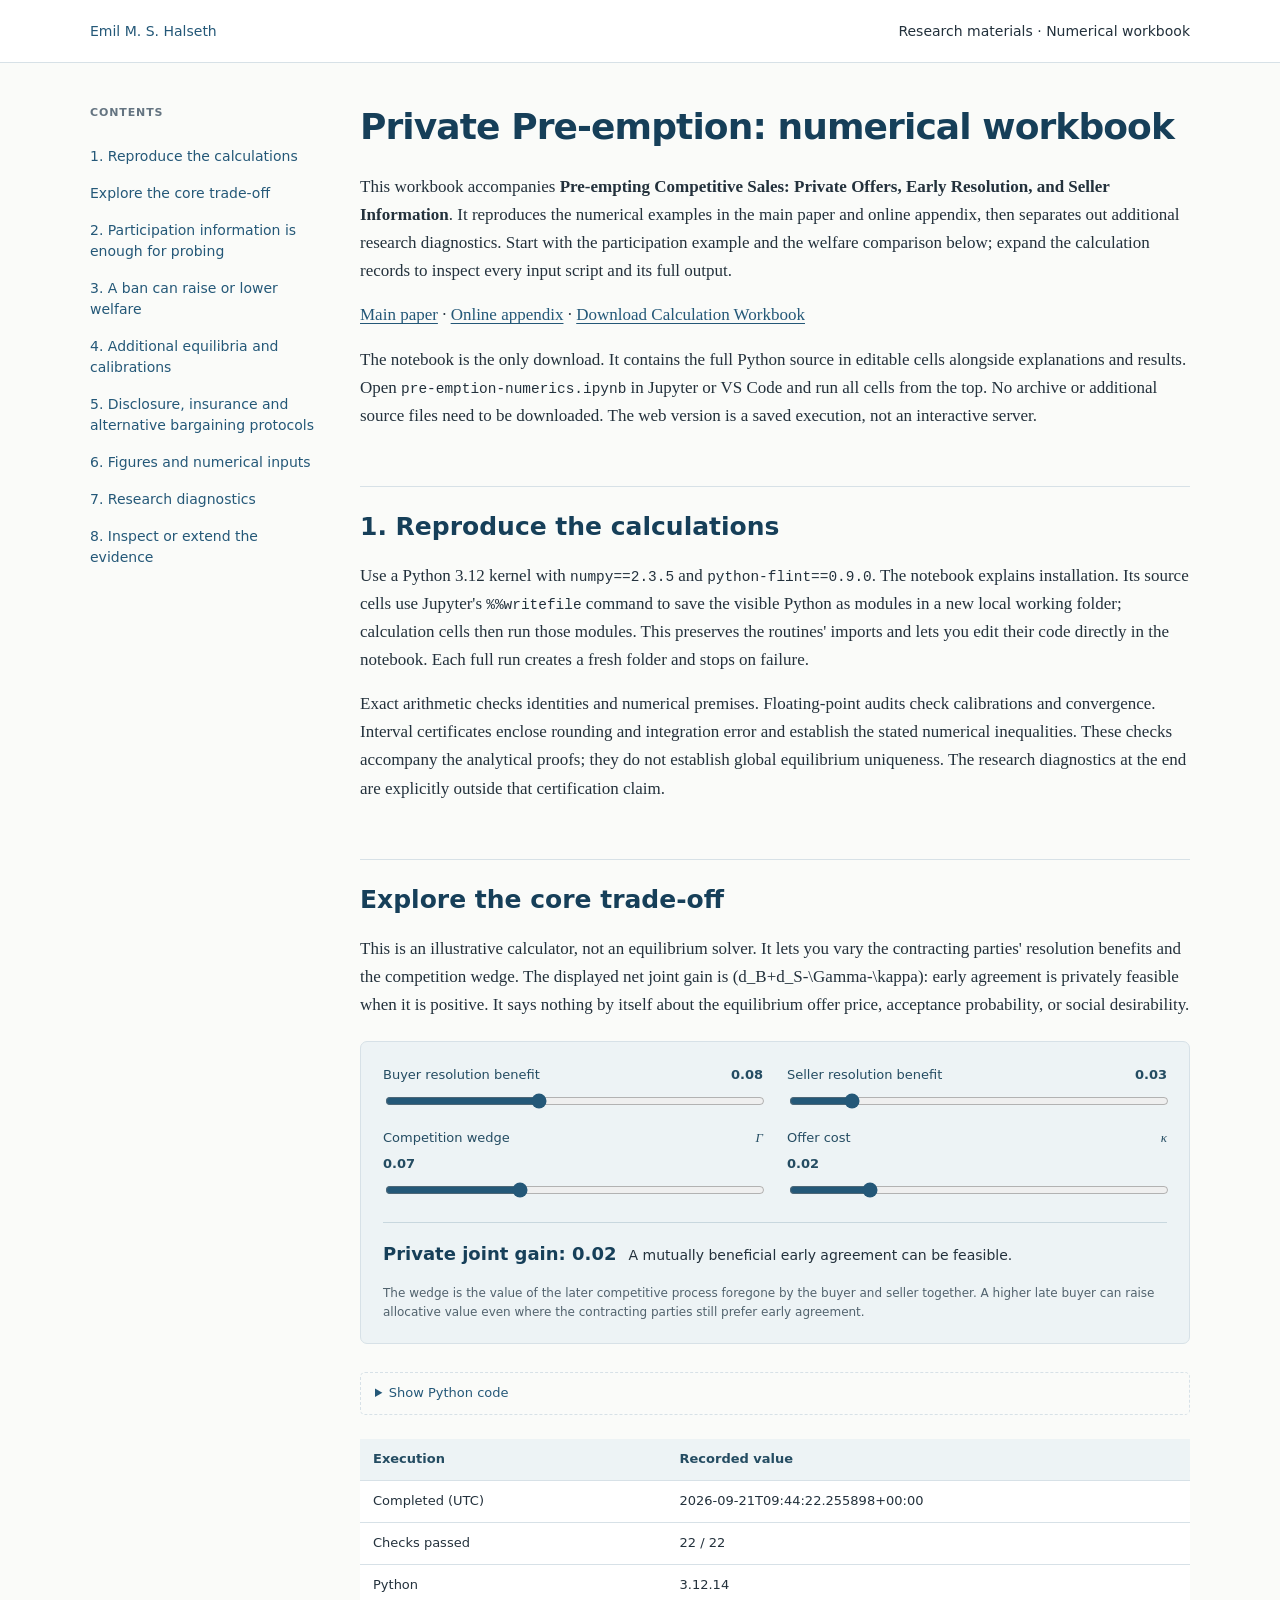
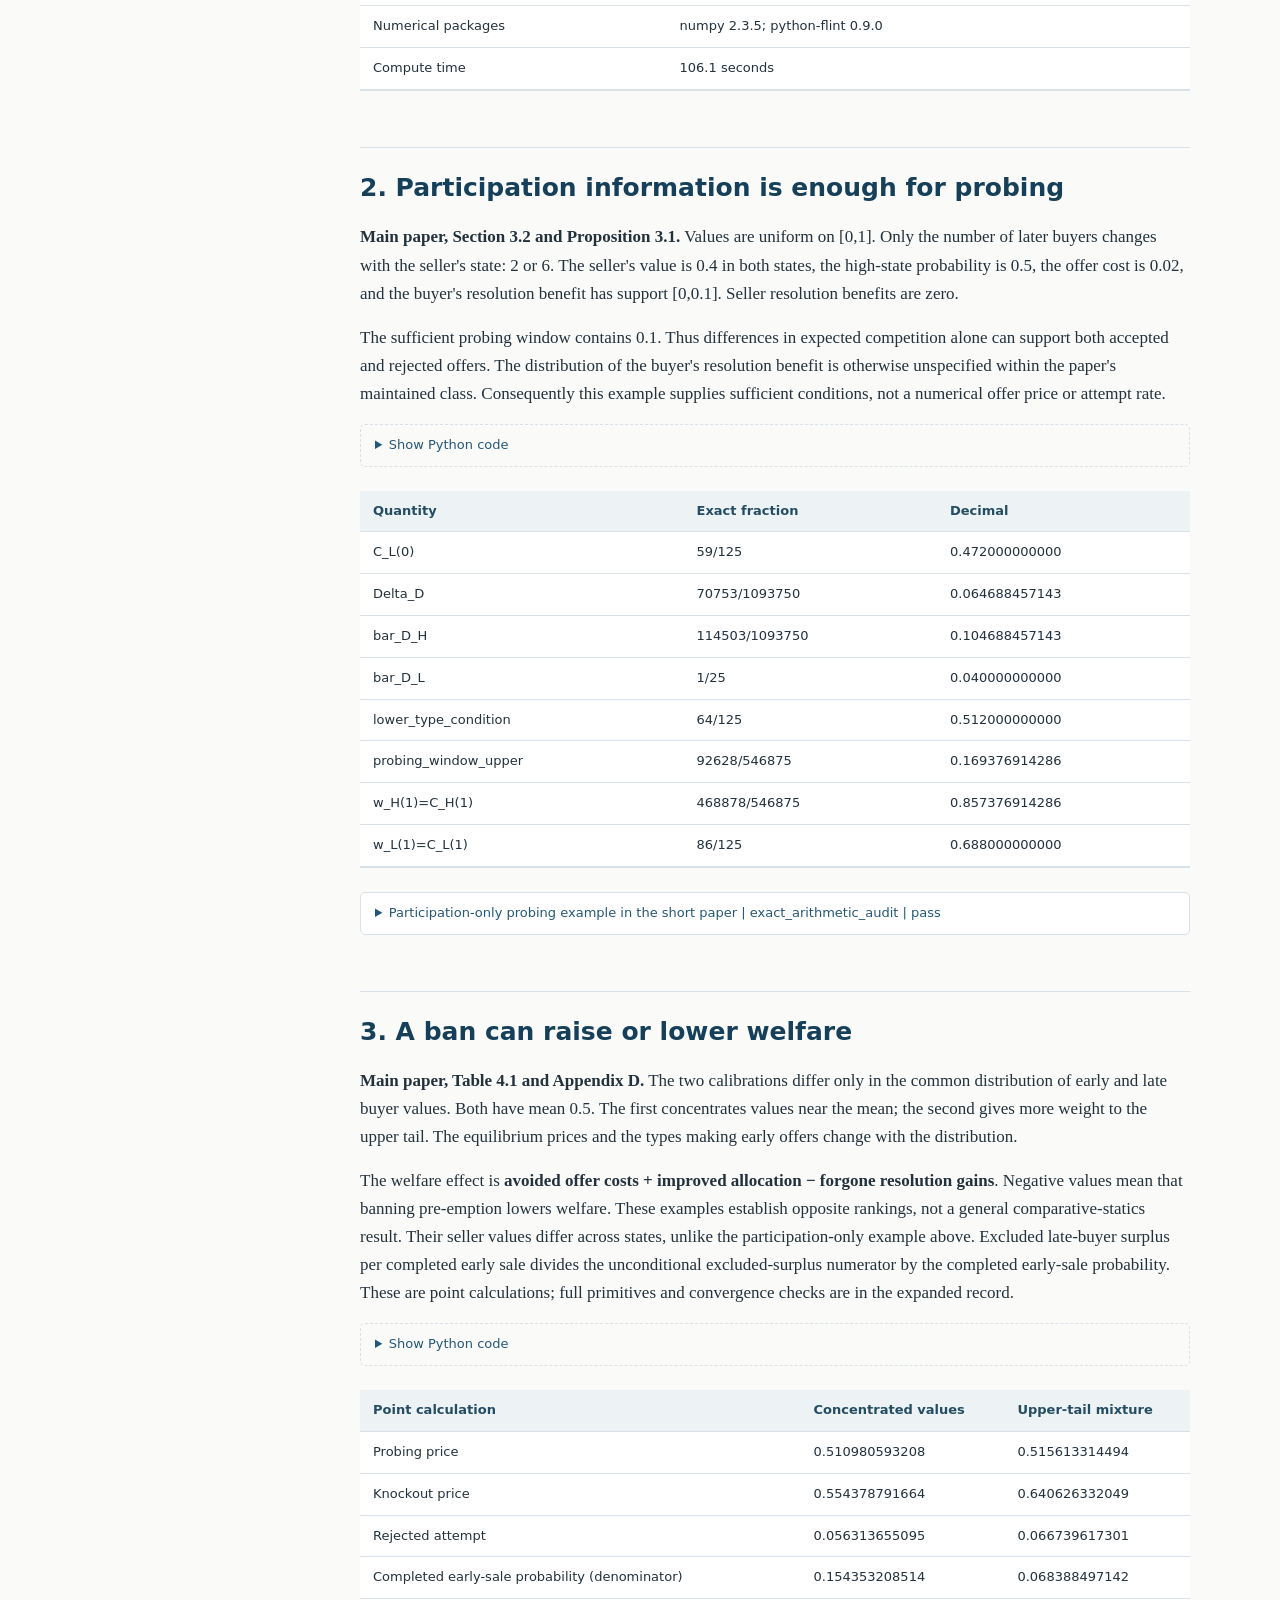
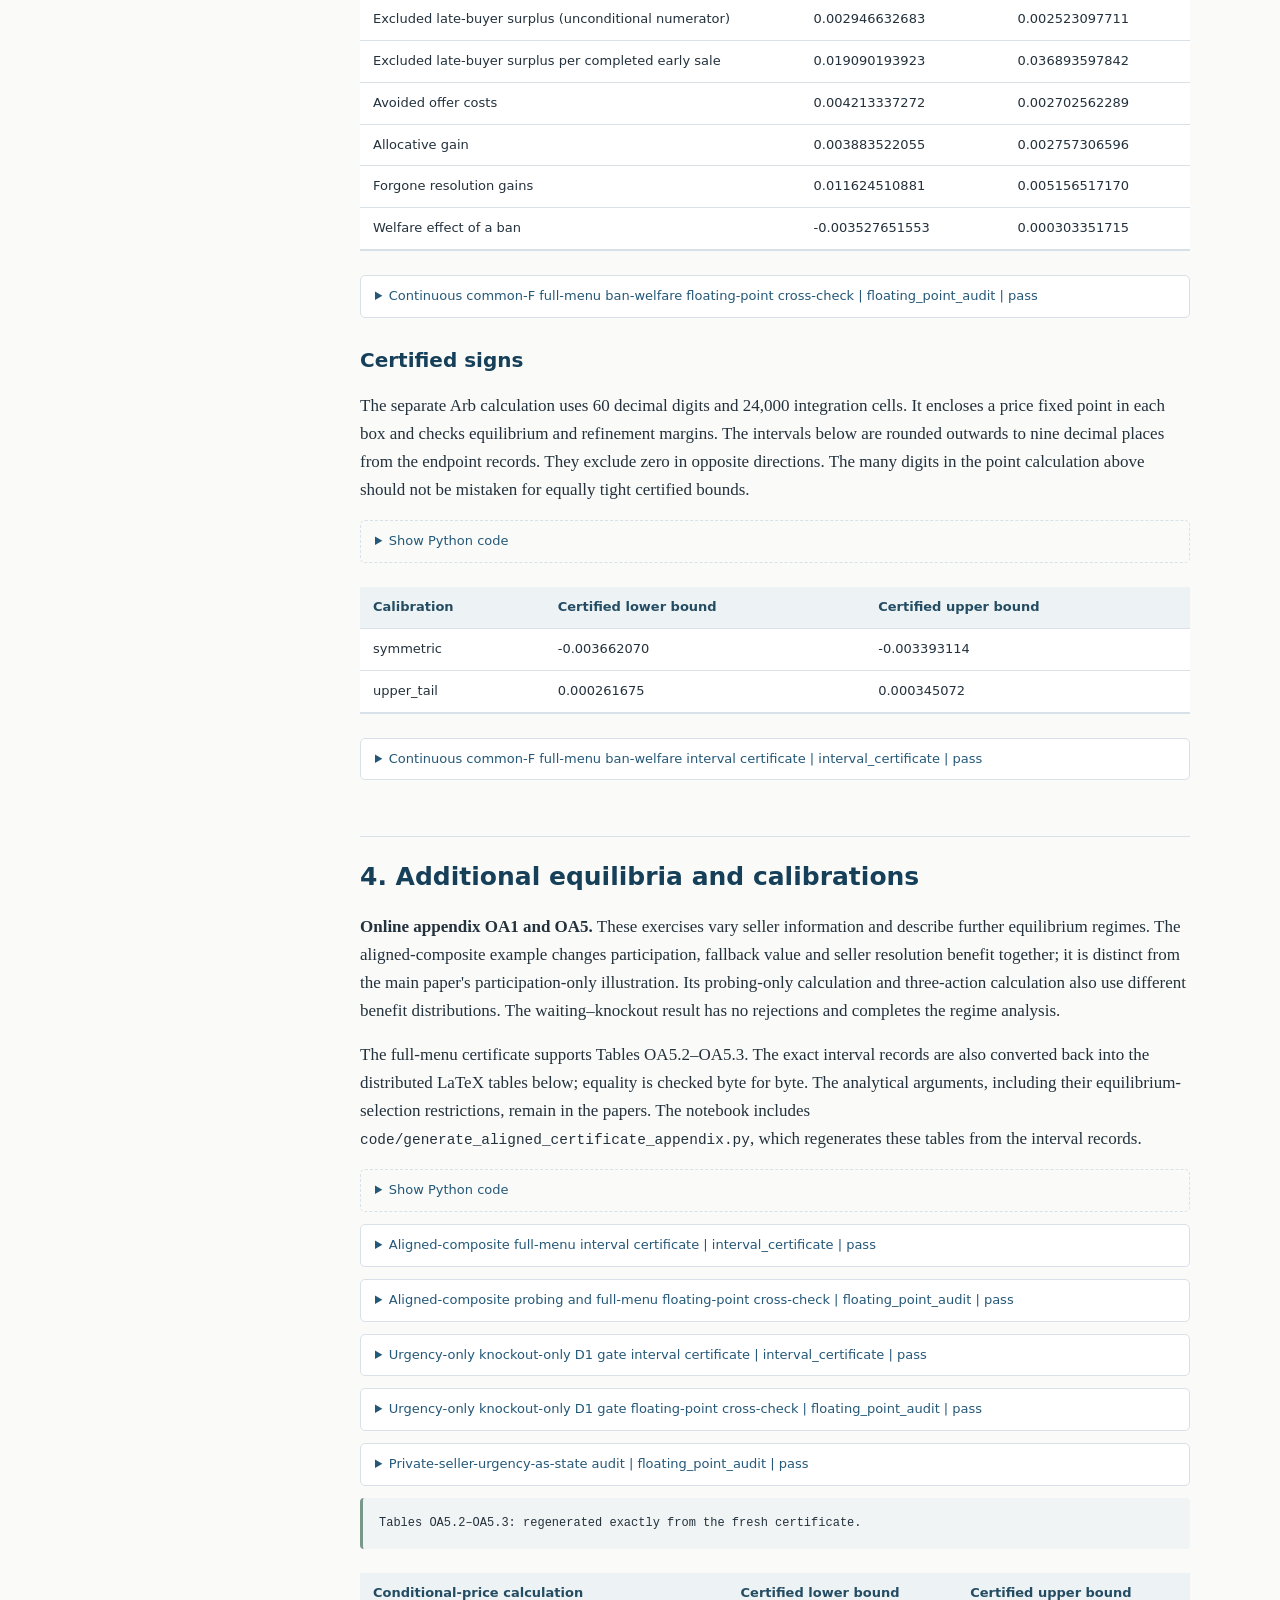
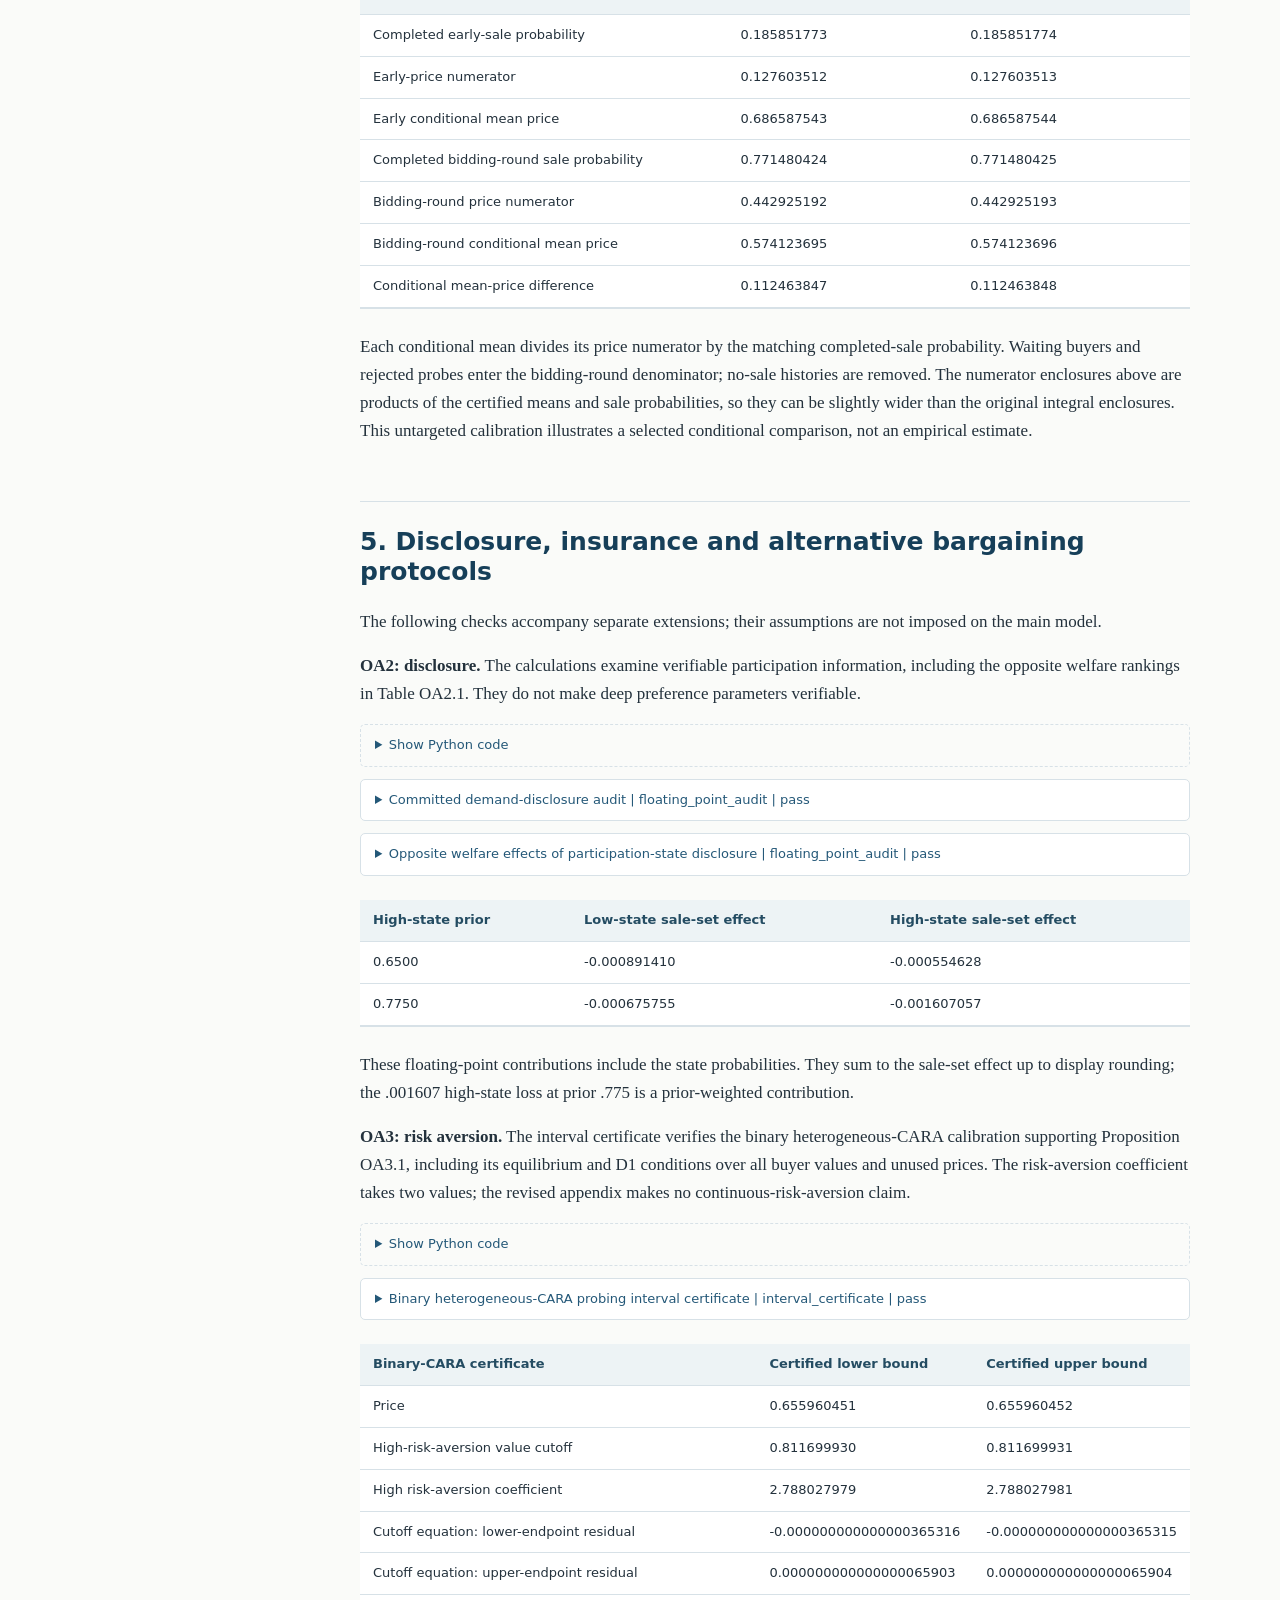
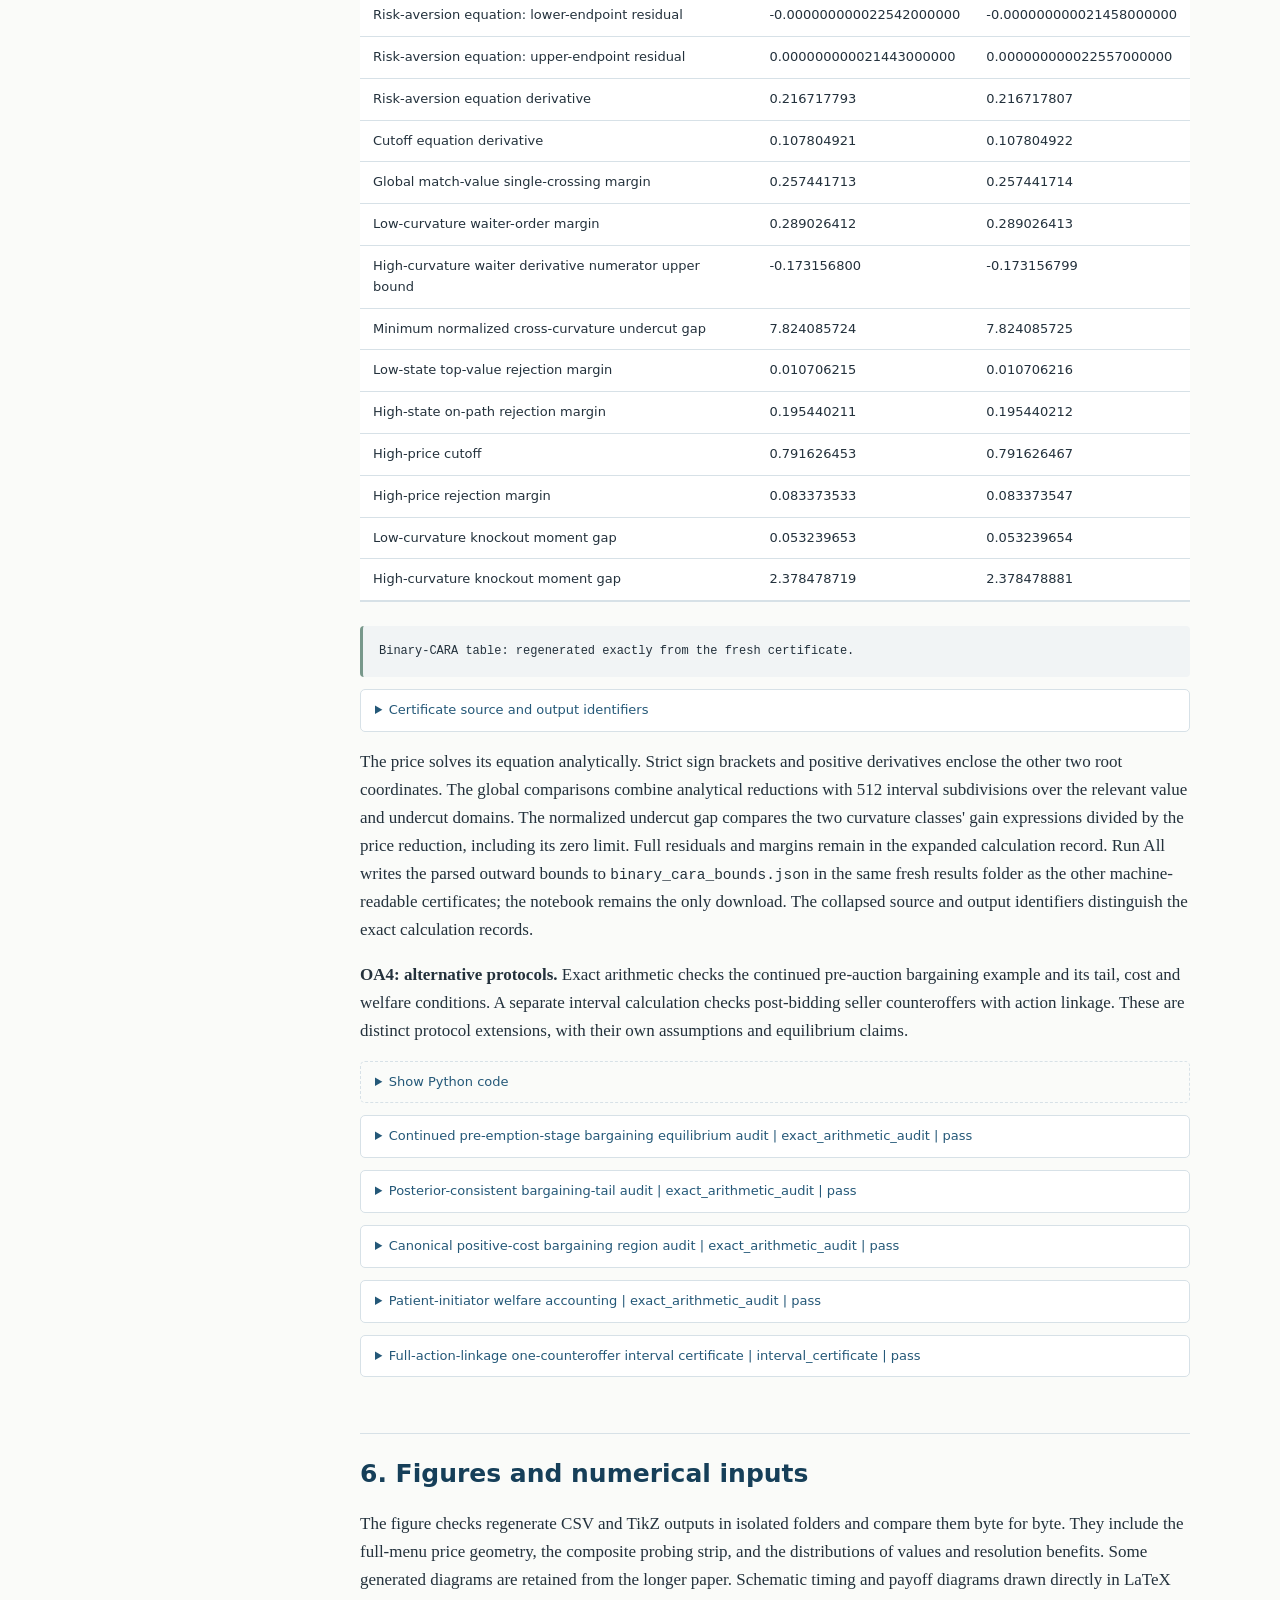
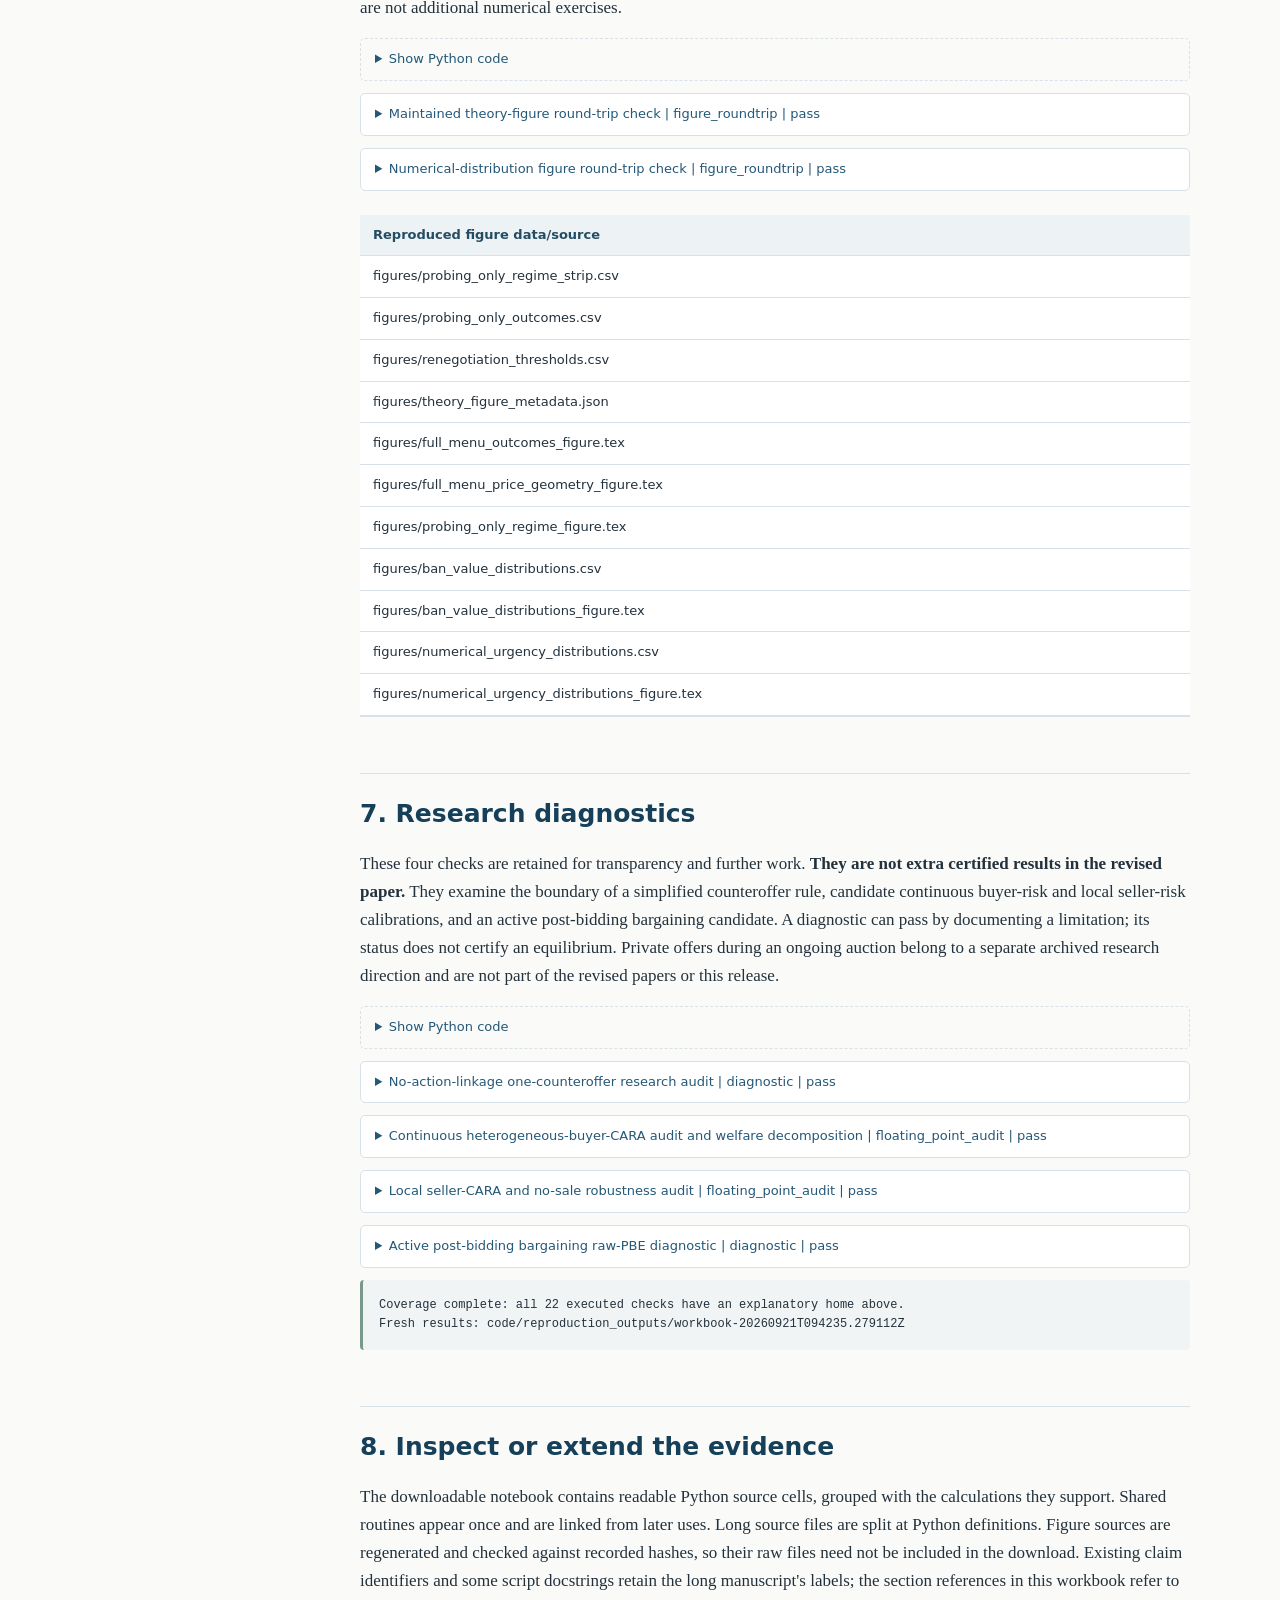
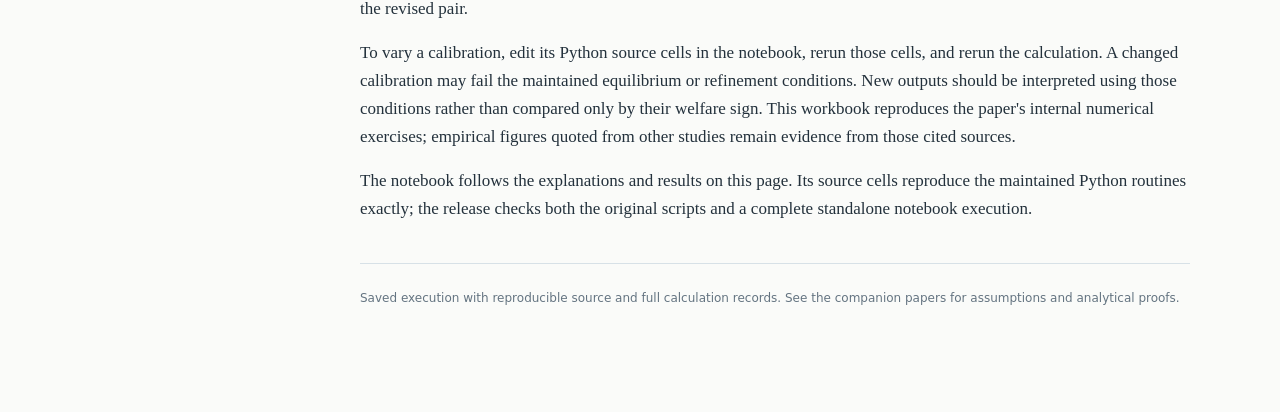
==== commit c8b34f73: "Update pre-emption papers and numerical workbook" ====
--- a/papers/pre-emption-numerics.html
+++ b/papers/pre-emption-numerics.html
@@ -94,7 +94,7 @@
     [&#x27;Python&#x27;, sys.version.split()[0]],
     [&#x27;Numerical packages&#x27;, &#x27;numpy 2.3.5; python-flint 0.9.0&#x27;],
     [&#x27;Compute time&#x27;, f&quot;{sum(t[&#x27;duration_seconds&#x27;] for t in tasks.values()):.1f} seconds&quot;],
-])</code></pre></details><div class="table-wrap"><table><thead><tr><th>Execution</th><th>Recorded value</th></tr></thead><tbody><tr><td>Completed (UTC)</td><td>2026-09-21T07:17:27.433358+00:00</td></tr><tr><td>Checks passed</td><td>22 / 22</td></tr><tr><td>Python</td><td>3.12.14</td></tr><tr><td>Numerical packages</td><td>numpy 2.3.5; python-flint 0.9.0</td></tr><tr><td>Compute time</td><td>262.2 seconds</td></tr></tbody></table></div><h2 id="2-participation-information-is-enough-for-probing">2. Participation information is enough for probing</h2>
+])</code></pre></details><div class="table-wrap"><table><thead><tr><th>Execution</th><th>Recorded value</th></tr></thead><tbody><tr><td>Completed (UTC)</td><td>2026-09-21T09:44:22.255898+00:00</td></tr><tr><td>Checks passed</td><td>22 / 22</td></tr><tr><td>Python</td><td>3.12.14</td></tr><tr><td>Numerical packages</td><td>numpy 2.3.5; python-flint 0.9.0</td></tr><tr><td>Compute time</td><td>106.1 seconds</td></tr></tbody></table></div><h2 id="2-participation-information-is-enough-for-probing">2. Participation information is enough for probing</h2>
 <p><strong>Main paper, Section 3.2 and Proposition 3.1.</strong> Values are uniform on [0,1]. Only the number of later buyers changes with the seller's state: 2 or 6. The seller's value is 0.4 in both states, the high-state probability is 0.5, the offer cost is 0.02, and the buyer's resolution benefit has support [0,0.1]. Seller resolution benefits are zero.</p>
 <p>The sufficient probing window contains 0.1. Thus differences in expected competition alone can support both accepted and rejected offers. The distribution of the buyer's resolution benefit is otherwise unspecified within the paper's maintained class. Consequently this example supplies sufficient conditions, not a numerical offer price or attempt rate.</p>
 <details class="code"><summary>Show Python code</summary><pre><code>participation = json.loads((RUN / &#x27;participation_only_exact.json&#x27;).read_text())[&#x27;participation&#x27;]
@@ -1516,10 +1516,10 @@
                                         for path in task[&#x27;outputs&#x27;]])</code></pre></details><details class="record"><summary>Maintained theory-figure round-trip check | figure_roundtrip | pass</summary><p><code>code/generate_theory_figure_data.py, code/generate_probing_only_regime_figure.py</code></p><pre>THEORY FIGURE DATA: PASS
   probing strip and three-outcome example reproduced
   renegotiation type thresholds and q-r-p path reproduced
-  wrote six deterministic files under C:\Users\EmilMathiasStrømHals\Documents\GitHub\Pre-emptive-bids\code\reproduction_outputs\workbook-20260921T071303.620407Z\maintained_theory_figures_roundtrip_workspace\figures
+  wrote six deterministic files under C:\Users\EmilMathiasStrømHals\Documents\GitHub\Pre-emptive-bids\code\reproduction_outputs\workbook-20260921T094235.279112Z\maintained_theory_figures_roundtrip_workspace\figures
 
 ALIGNED-COMPOSITE PROBING FIGURE: PASS
-  wrote C:\Users\EmilMathiasStrømHals\Documents\GitHub\Pre-emptive-bids\code\reproduction_outputs\workbook-20260921T071303.620407Z\maintained_theory_figures_roundtrip_workspace\figures\probing_only_regime_figure.tex
+  wrote C:\Users\EmilMathiasStrømHals\Documents\GitHub\Pre-emptive-bids\code\reproduction_outputs\workbook-20260921T094235.279112Z\maintained_theory_figures_roundtrip_workspace\figures\probing_only_regime_figure.tex
   no-early-offer boundary = 0.020000000
   probing theorem upper = 0.0928219067
   no numerical continuation row generated
@@ -2038,7 +2038,7 @@
   }
 }
 </pre></details><pre class="result">Coverage complete: all 22 executed checks have an explanatory home above.
-Fresh results: code/reproduction_outputs/workbook-20260921T071303.620407Z
+Fresh results: code/reproduction_outputs/workbook-20260921T094235.279112Z
 </pre><h2 id="8-inspect-or-extend-the-evidence">8. Inspect or extend the evidence</h2>
 <p>The downloadable notebook contains readable Python source cells, grouped with the calculations they support. Shared routines appear once and are linked from later uses. Long source files are split at Python definitions. Figure sources are regenerated and checked against recorded hashes, so their raw files need not be included in the download. Existing claim identifiers and some script docstrings retain the long manuscript's labels; the section references in this workbook refer to the revised pair.</p>
 <p>To vary a calibration, edit its Python source cells in the notebook, rerun those cells, and rerun the calculation. A changed calibration may fail the maintained equilibrium or refinement conditions. New outputs should be interpreted using those conditions rather than compared only by their welfare sign. This workbook reproduces the paper's internal numerical exercises; empirical figures quoted from other studies remain evidence from those cited sources.</p>
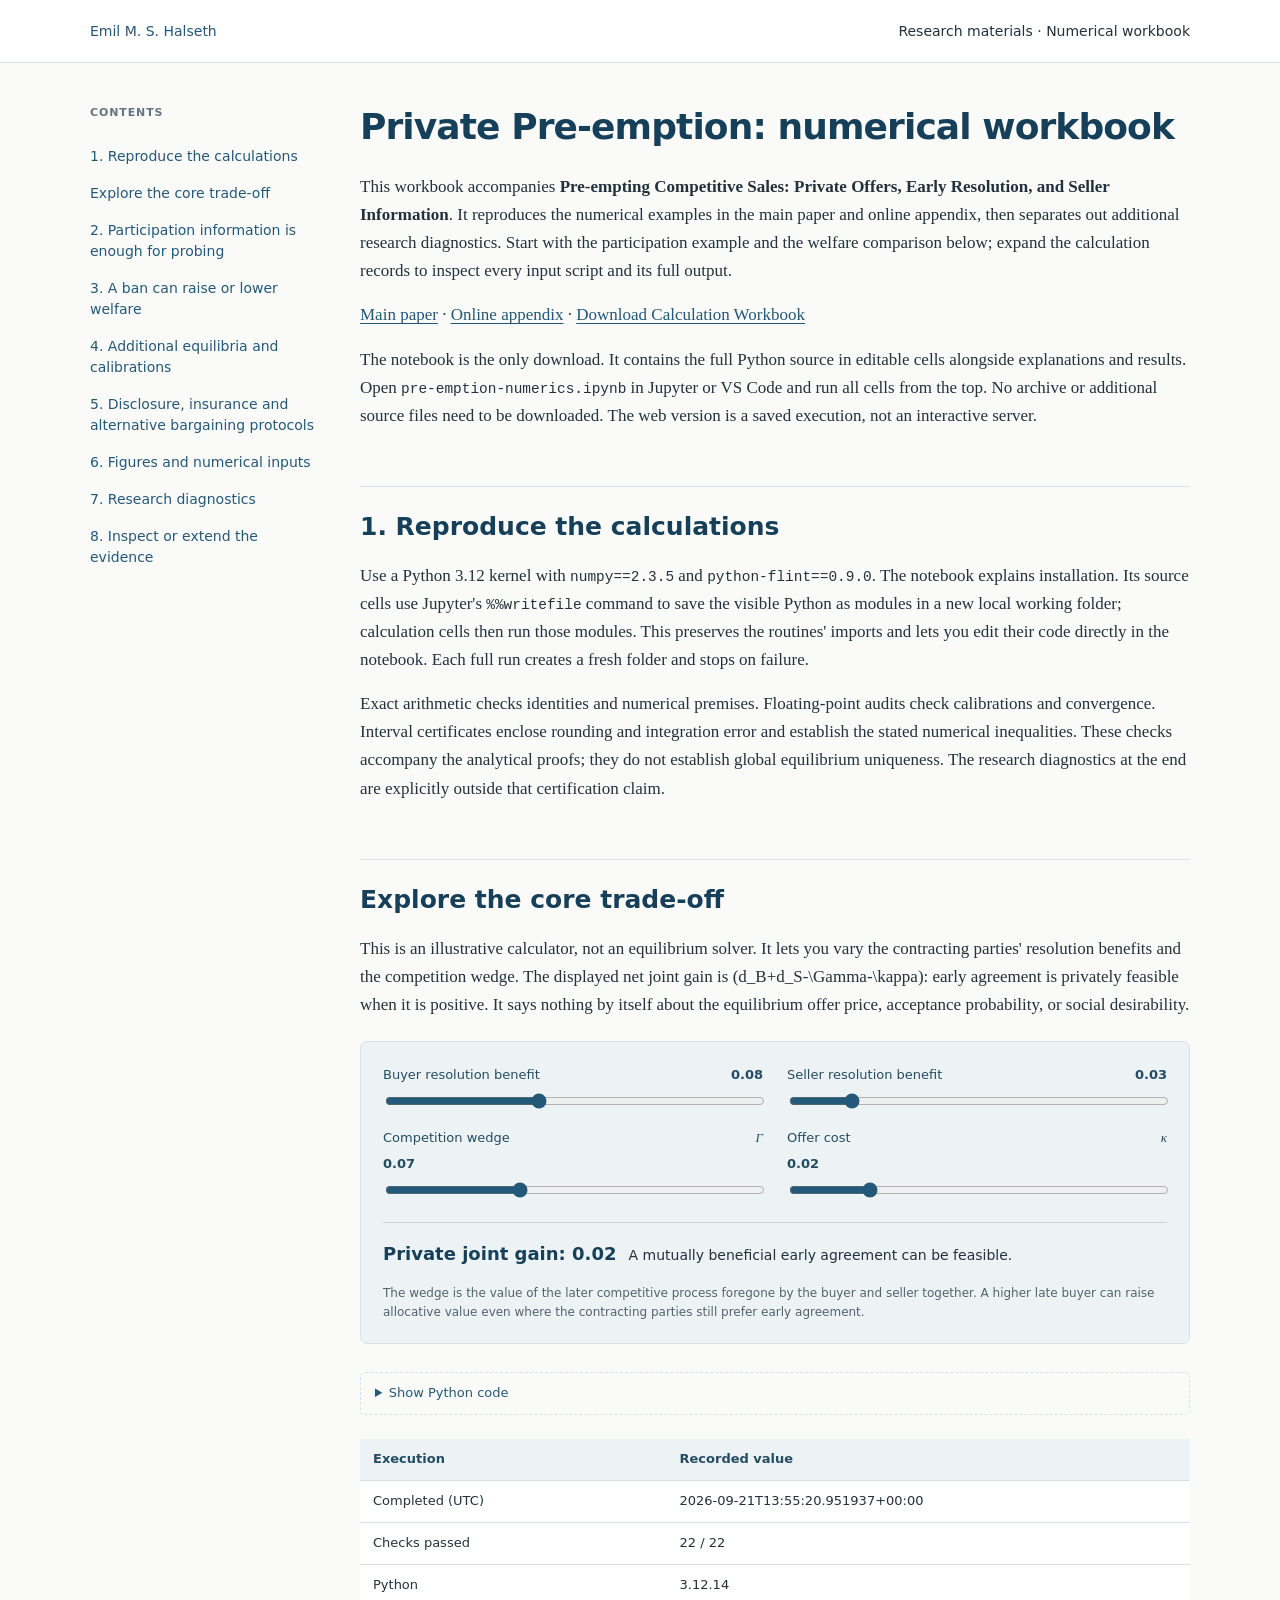
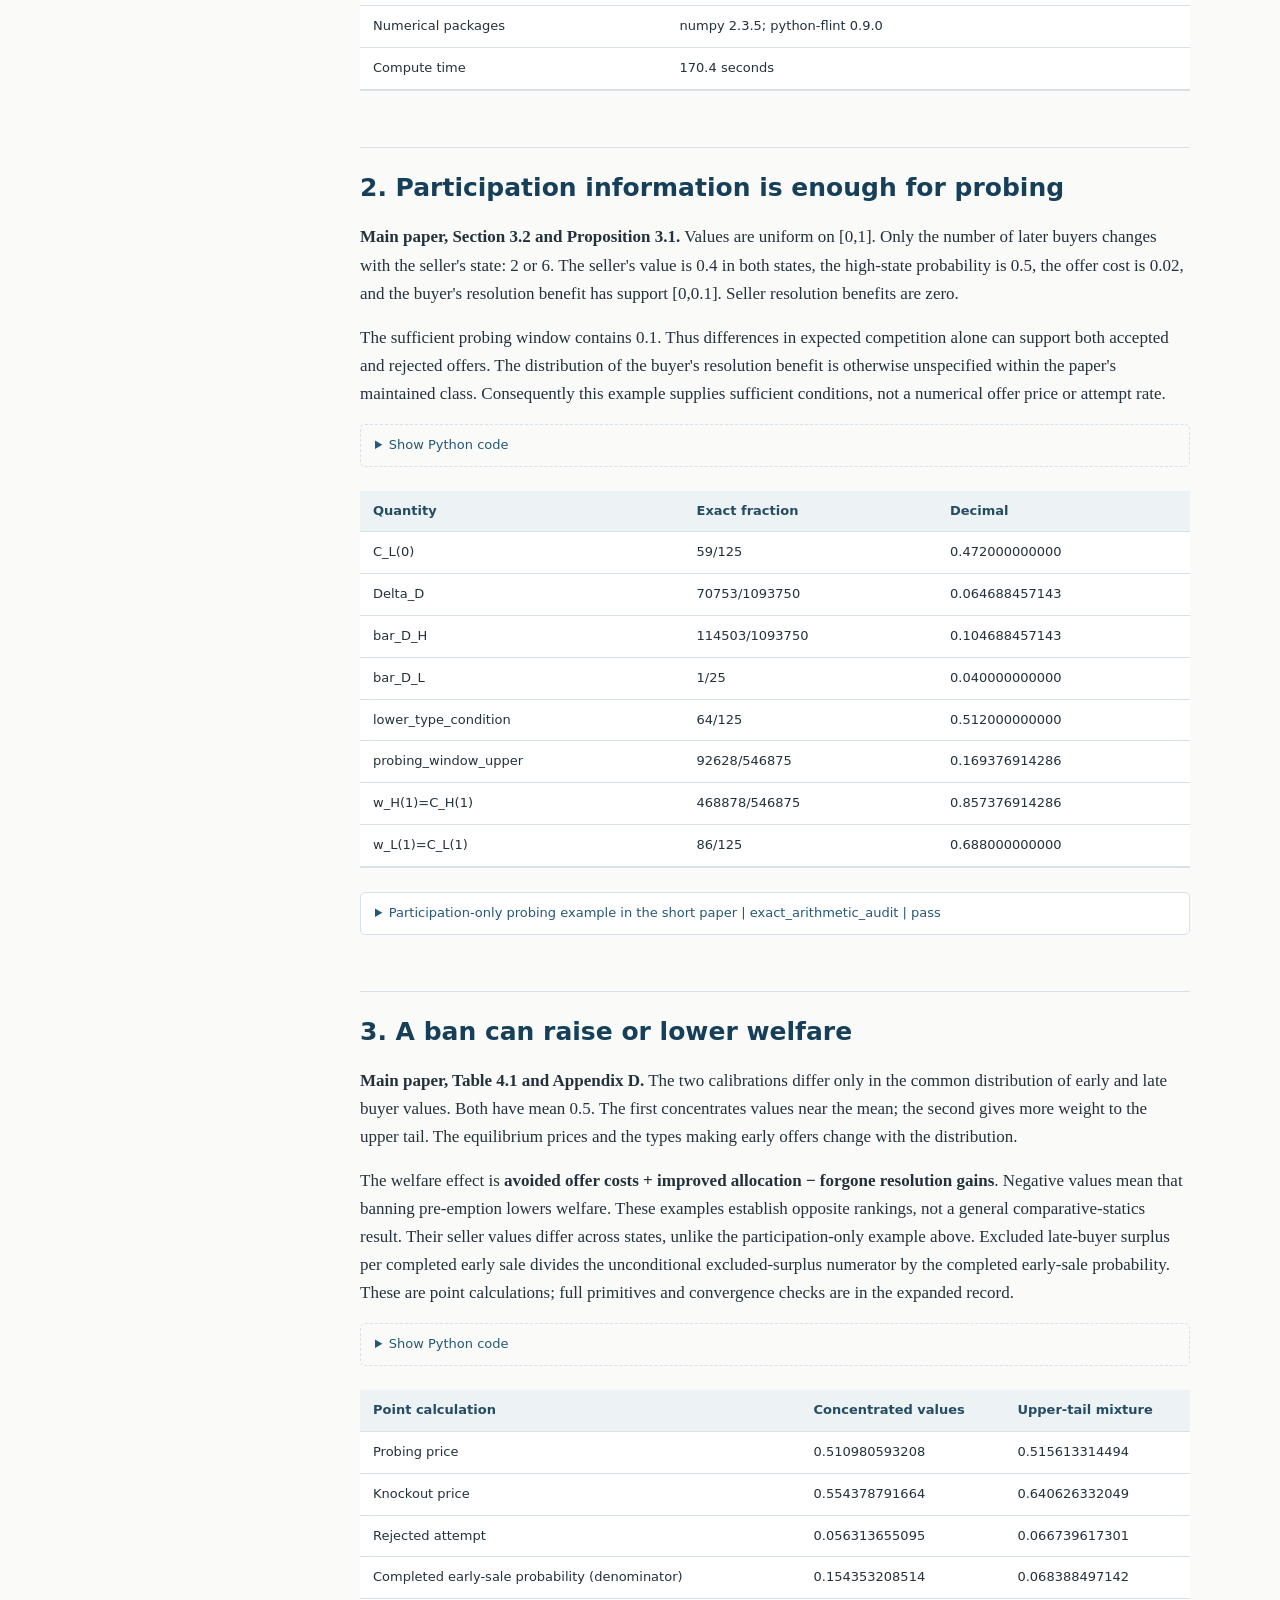
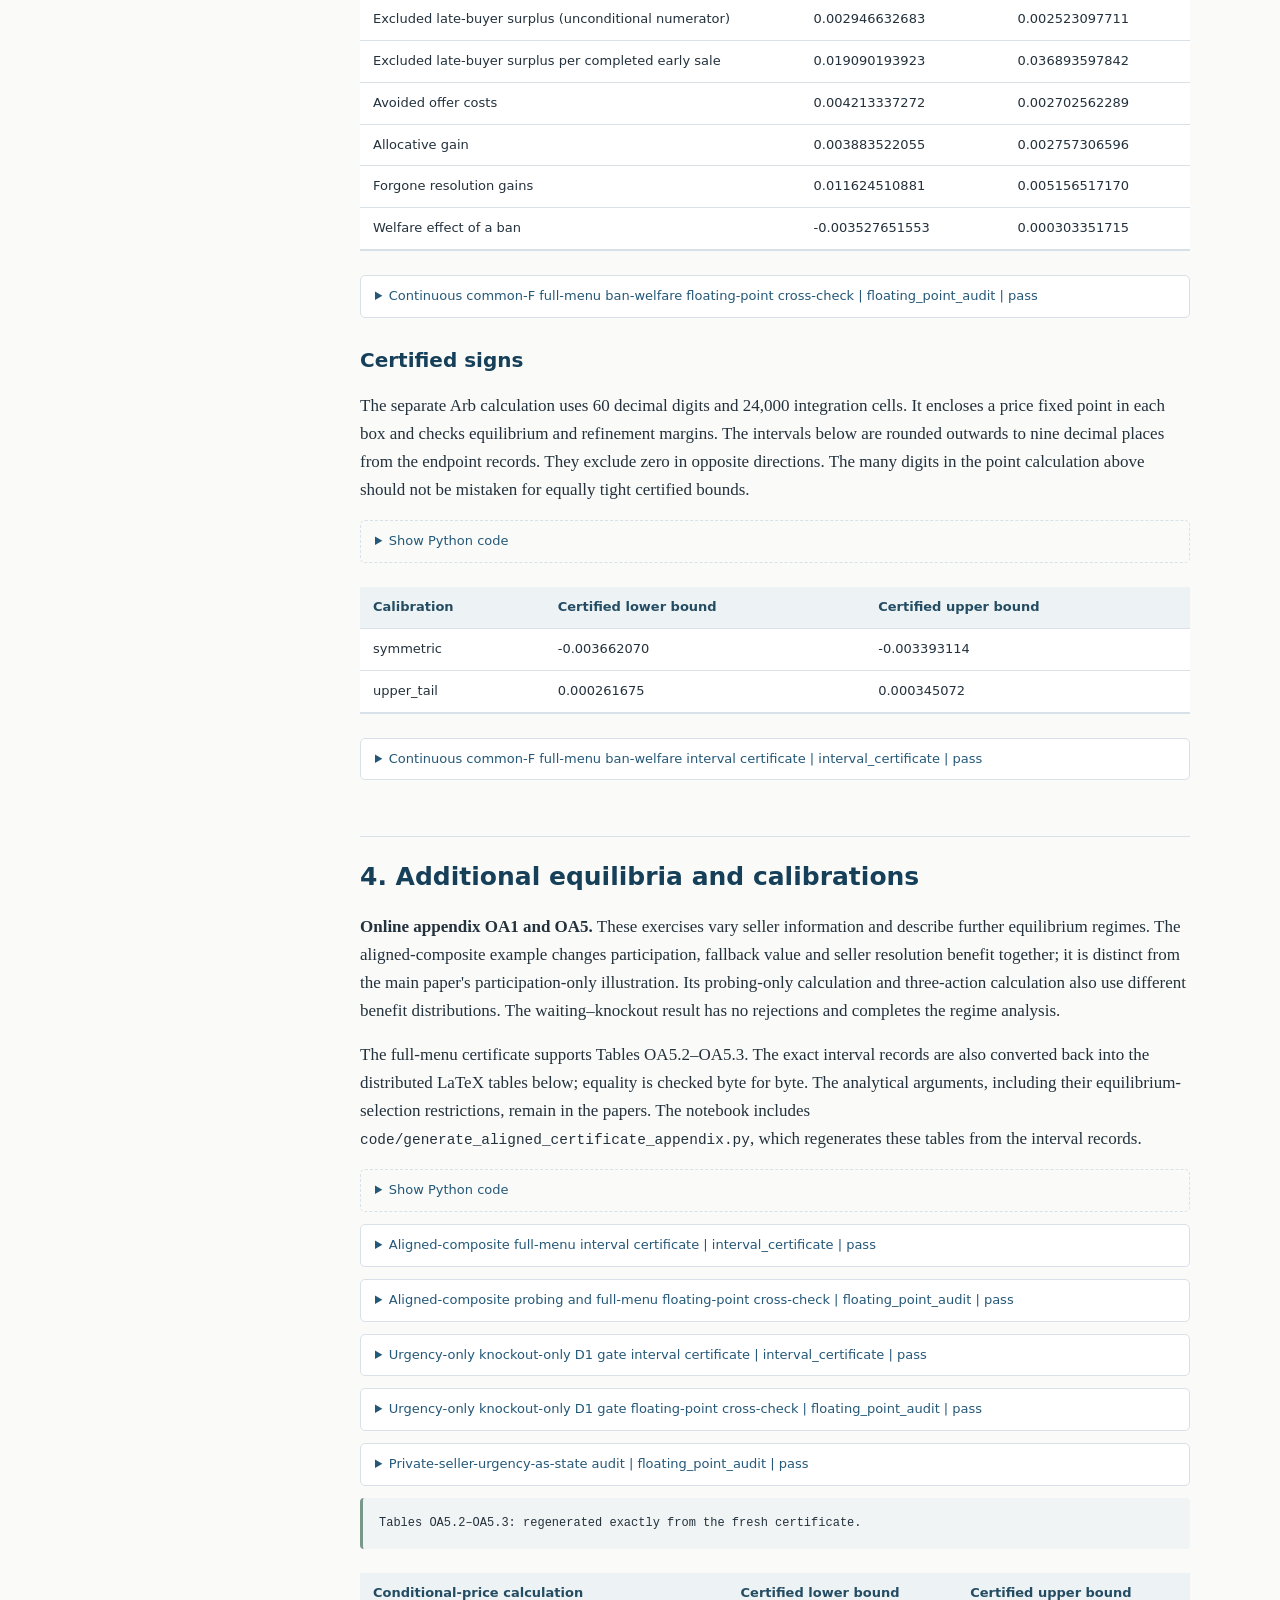
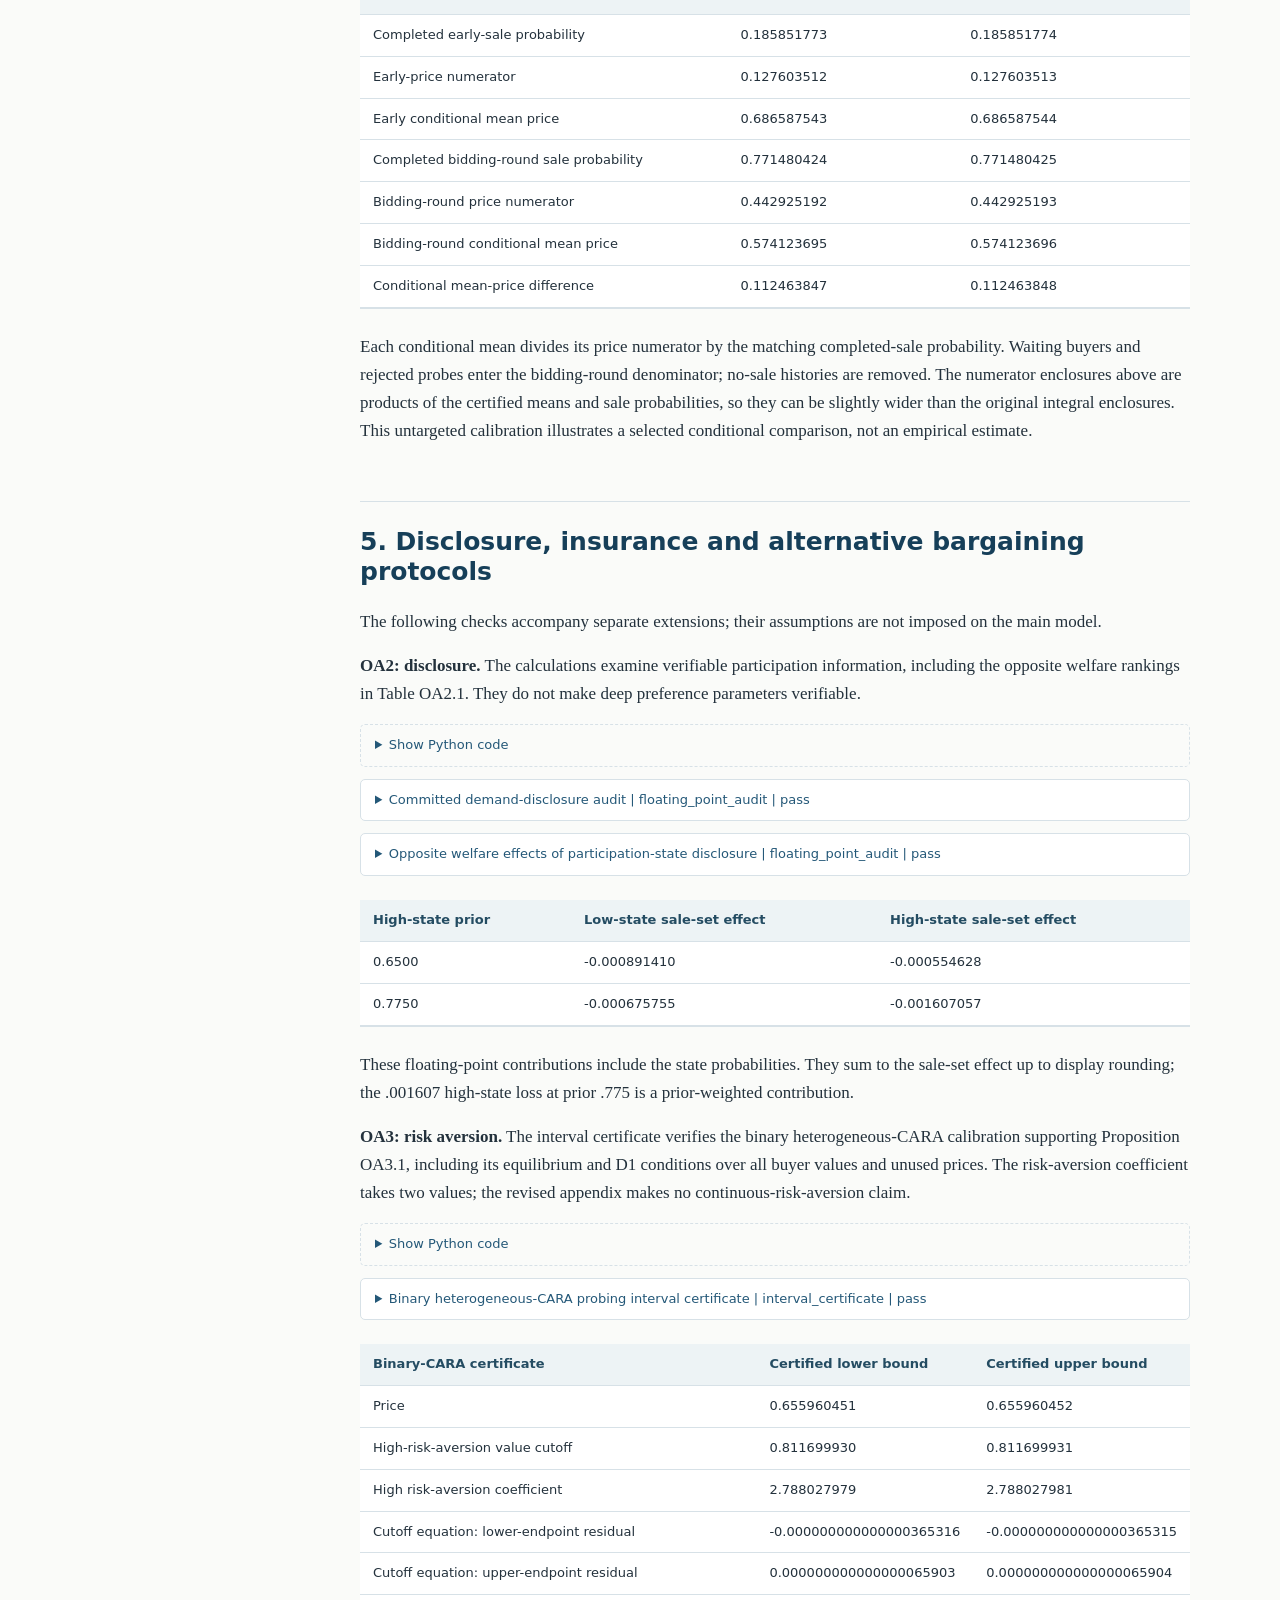
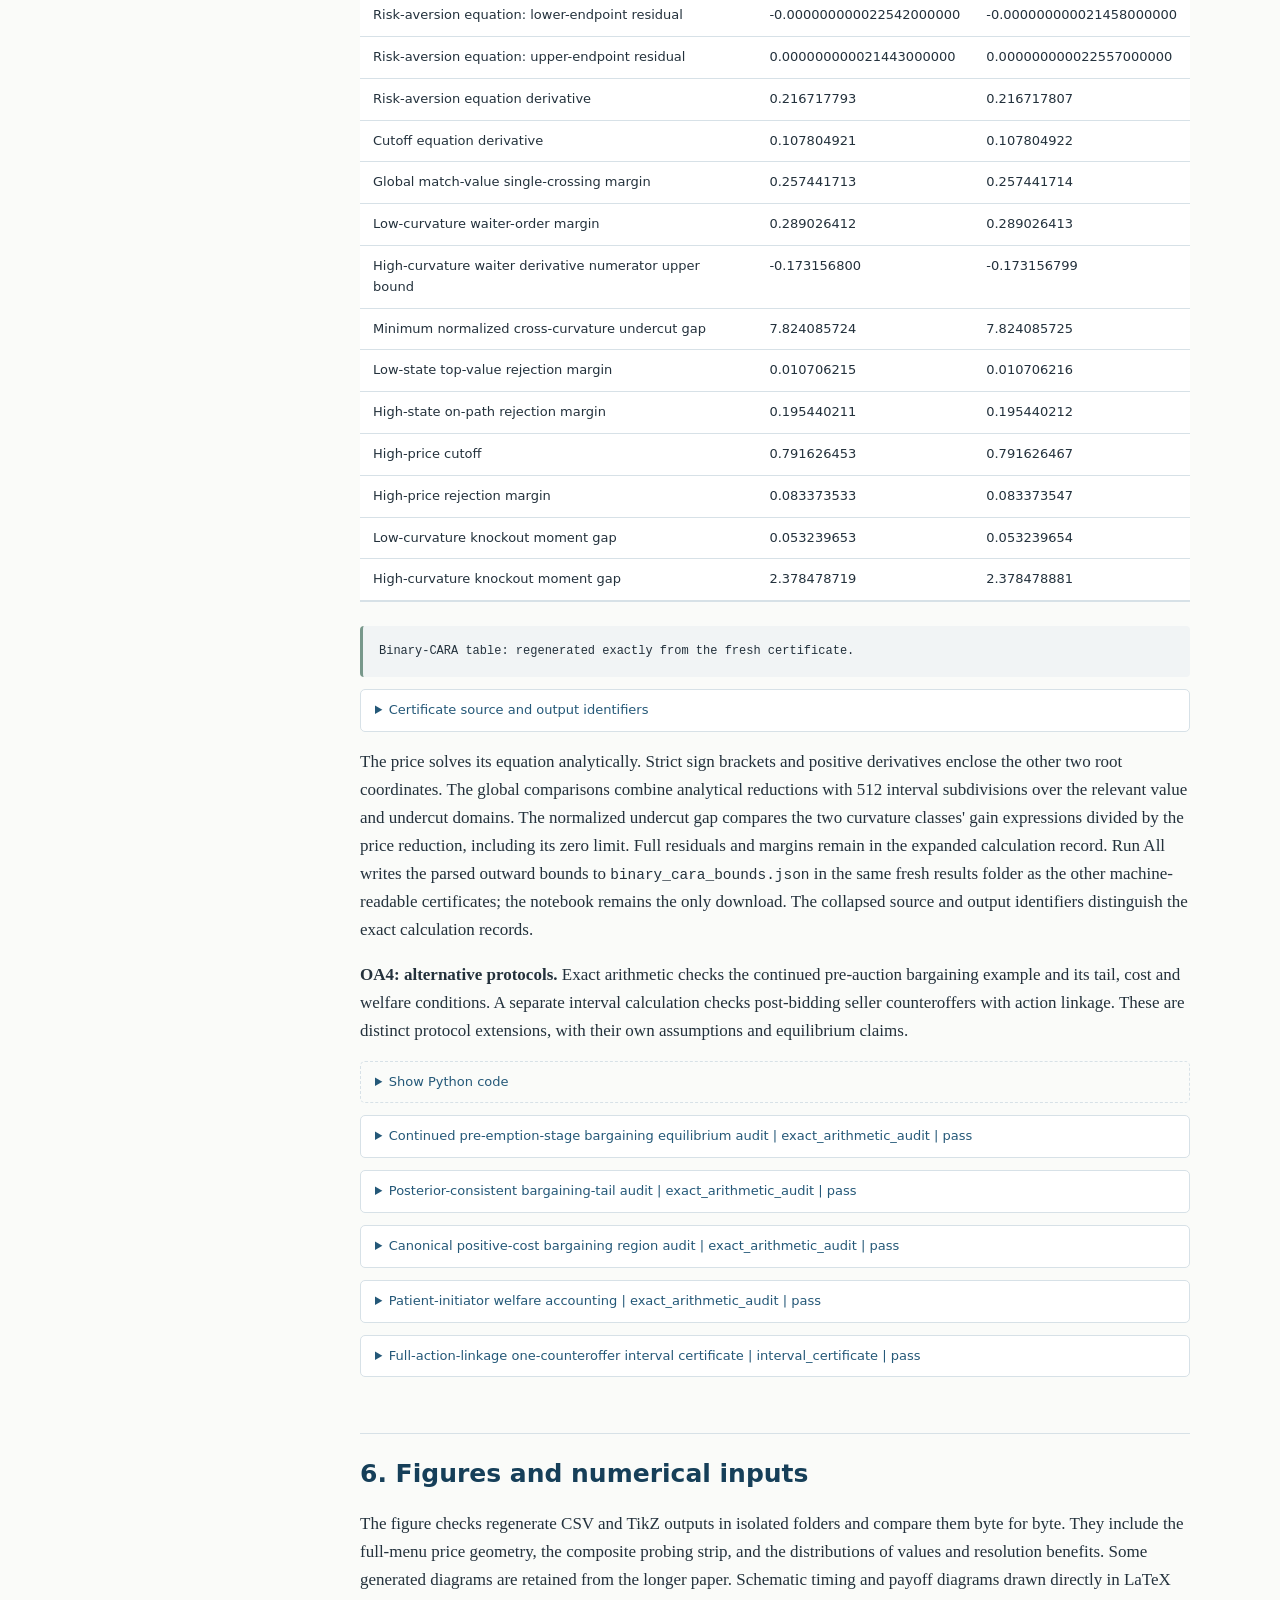
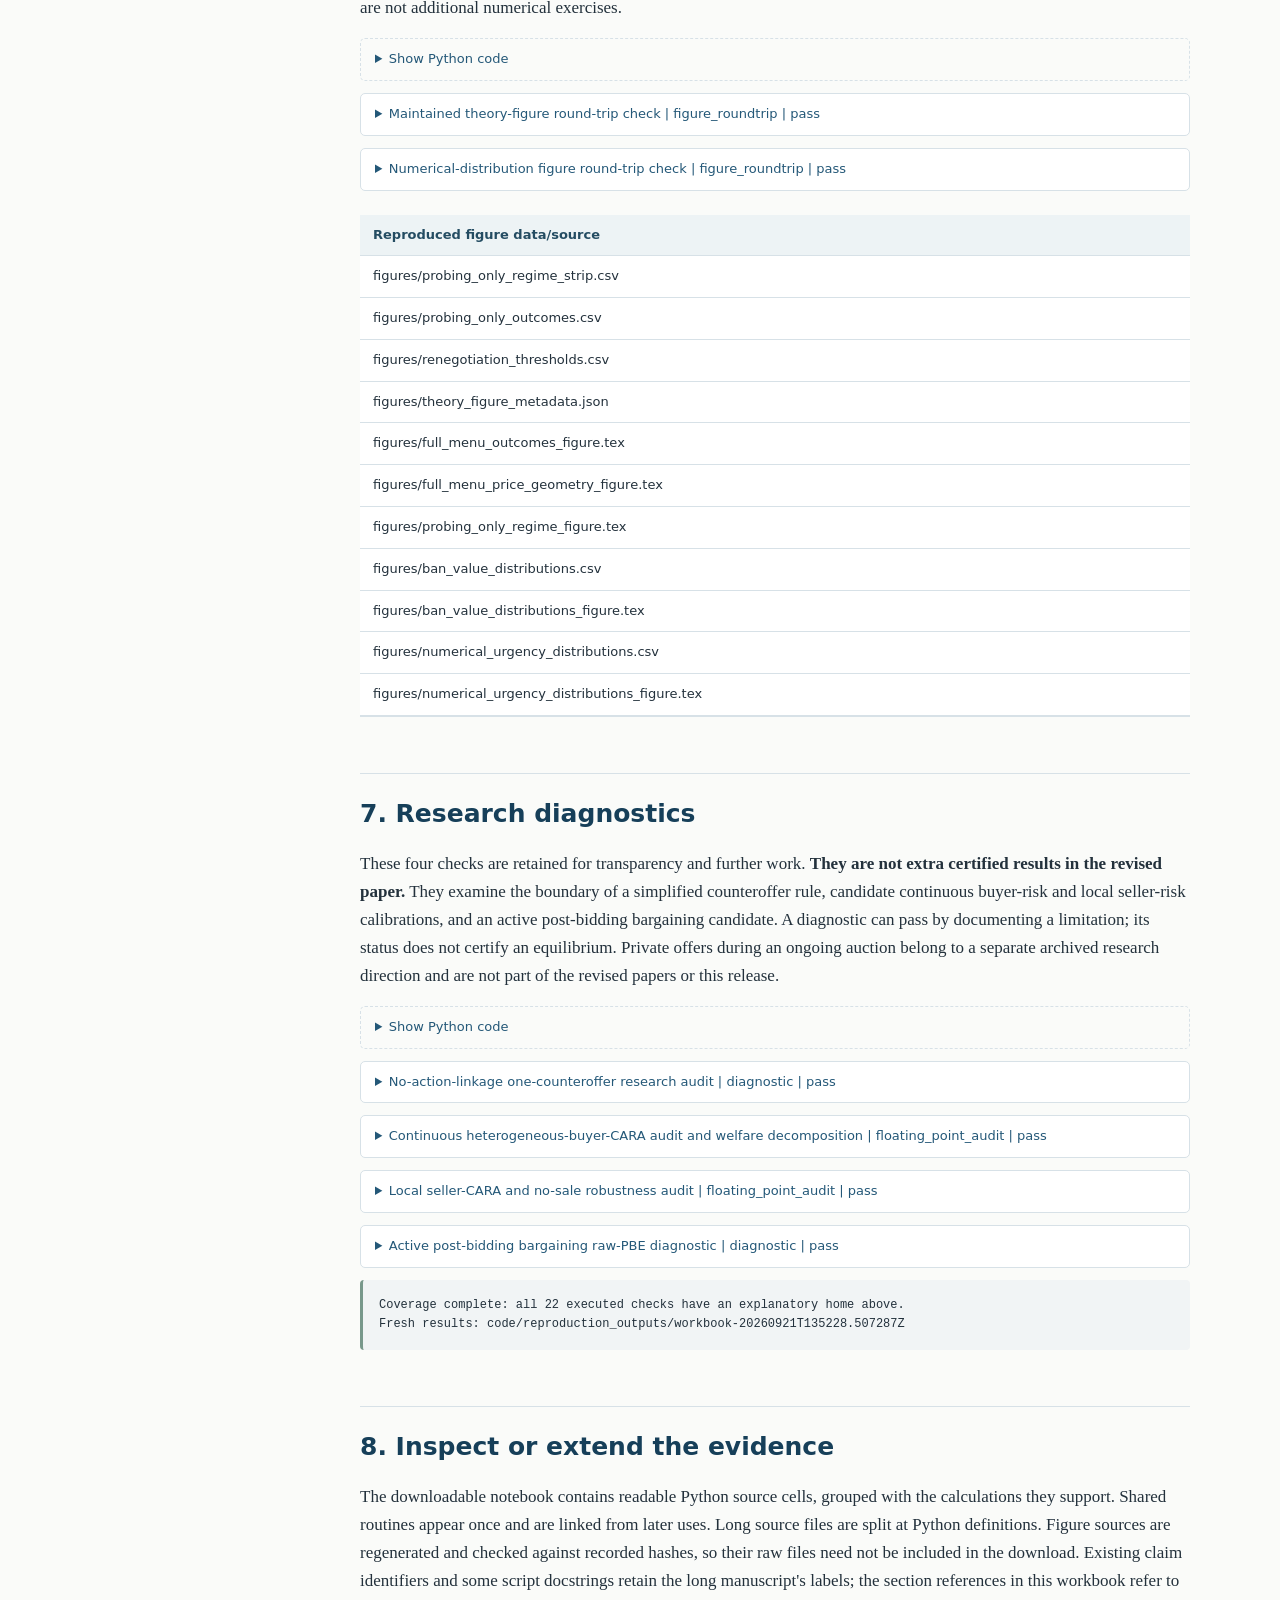
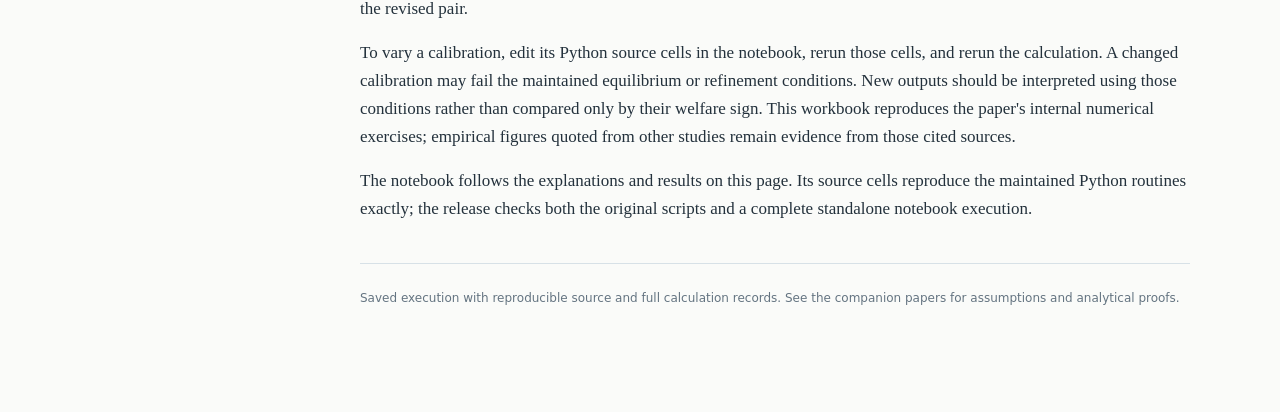
==== commit 7faa4957: "Update pre-emption papers and numerical workbook" ====
--- a/papers/pre-emption-numerics.html
+++ b/papers/pre-emption-numerics.html
@@ -94,7 +94,7 @@
     [&#x27;Python&#x27;, sys.version.split()[0]],
     [&#x27;Numerical packages&#x27;, &#x27;numpy 2.3.5; python-flint 0.9.0&#x27;],
     [&#x27;Compute time&#x27;, f&quot;{sum(t[&#x27;duration_seconds&#x27;] for t in tasks.values()):.1f} seconds&quot;],
-])</code></pre></details><div class="table-wrap"><table><thead><tr><th>Execution</th><th>Recorded value</th></tr></thead><tbody><tr><td>Completed (UTC)</td><td>2026-09-21T09:44:22.255898+00:00</td></tr><tr><td>Checks passed</td><td>22 / 22</td></tr><tr><td>Python</td><td>3.12.14</td></tr><tr><td>Numerical packages</td><td>numpy 2.3.5; python-flint 0.9.0</td></tr><tr><td>Compute time</td><td>106.1 seconds</td></tr></tbody></table></div><h2 id="2-participation-information-is-enough-for-probing">2. Participation information is enough for probing</h2>
+])</code></pre></details><div class="table-wrap"><table><thead><tr><th>Execution</th><th>Recorded value</th></tr></thead><tbody><tr><td>Completed (UTC)</td><td>2026-09-21T13:55:20.951937+00:00</td></tr><tr><td>Checks passed</td><td>22 / 22</td></tr><tr><td>Python</td><td>3.12.14</td></tr><tr><td>Numerical packages</td><td>numpy 2.3.5; python-flint 0.9.0</td></tr><tr><td>Compute time</td><td>170.4 seconds</td></tr></tbody></table></div><h2 id="2-participation-information-is-enough-for-probing">2. Participation information is enough for probing</h2>
 <p><strong>Main paper, Section 3.2 and Proposition 3.1.</strong> Values are uniform on [0,1]. Only the number of later buyers changes with the seller's state: 2 or 6. The seller's value is 0.4 in both states, the high-state probability is 0.5, the offer cost is 0.02, and the buyer's resolution benefit has support [0,0.1]. Seller resolution benefits are zero.</p>
 <p>The sufficient probing window contains 0.1. Thus differences in expected competition alone can support both accepted and rejected offers. The distribution of the buyer's resolution benefit is otherwise unspecified within the paper's maintained class. Consequently this example supplies sufficient conditions, not a numerical offer price or attempt rate.</p>
 <details class="code"><summary>Show Python code</summary><pre><code>participation = json.loads((RUN / &#x27;participation_only_exact.json&#x27;).read_text())[&#x27;participation&#x27;]
@@ -1516,10 +1516,10 @@
                                         for path in task[&#x27;outputs&#x27;]])</code></pre></details><details class="record"><summary>Maintained theory-figure round-trip check | figure_roundtrip | pass</summary><p><code>code/generate_theory_figure_data.py, code/generate_probing_only_regime_figure.py</code></p><pre>THEORY FIGURE DATA: PASS
   probing strip and three-outcome example reproduced
   renegotiation type thresholds and q-r-p path reproduced
-  wrote six deterministic files under C:\Users\EmilMathiasStrømHals\Documents\GitHub\Pre-emptive-bids\code\reproduction_outputs\workbook-20260921T094235.279112Z\maintained_theory_figures_roundtrip_workspace\figures
+  wrote six deterministic files under C:\Users\EmilMathiasStrømHals\Documents\GitHub\Pre-emptive-bids\code\reproduction_outputs\workbook-20260921T135228.507287Z\maintained_theory_figures_roundtrip_workspace\figures
 
 ALIGNED-COMPOSITE PROBING FIGURE: PASS
-  wrote C:\Users\EmilMathiasStrømHals\Documents\GitHub\Pre-emptive-bids\code\reproduction_outputs\workbook-20260921T094235.279112Z\maintained_theory_figures_roundtrip_workspace\figures\probing_only_regime_figure.tex
+  wrote C:\Users\EmilMathiasStrømHals\Documents\GitHub\Pre-emptive-bids\code\reproduction_outputs\workbook-20260921T135228.507287Z\maintained_theory_figures_roundtrip_workspace\figures\probing_only_regime_figure.tex
   no-early-offer boundary = 0.020000000
   probing theorem upper = 0.0928219067
   no numerical continuation row generated
@@ -2038,7 +2038,7 @@
   }
 }
 </pre></details><pre class="result">Coverage complete: all 22 executed checks have an explanatory home above.
-Fresh results: code/reproduction_outputs/workbook-20260921T094235.279112Z
+Fresh results: code/reproduction_outputs/workbook-20260921T135228.507287Z
 </pre><h2 id="8-inspect-or-extend-the-evidence">8. Inspect or extend the evidence</h2>
 <p>The downloadable notebook contains readable Python source cells, grouped with the calculations they support. Shared routines appear once and are linked from later uses. Long source files are split at Python definitions. Figure sources are regenerated and checked against recorded hashes, so their raw files need not be included in the download. Existing claim identifiers and some script docstrings retain the long manuscript's labels; the section references in this workbook refer to the revised pair.</p>
 <p>To vary a calibration, edit its Python source cells in the notebook, rerun those cells, and rerun the calculation. A changed calibration may fail the maintained equilibrium or refinement conditions. New outputs should be interpreted using those conditions rather than compared only by their welfare sign. This workbook reproduces the paper's internal numerical exercises; empirical figures quoted from other studies remain evidence from those cited sources.</p>
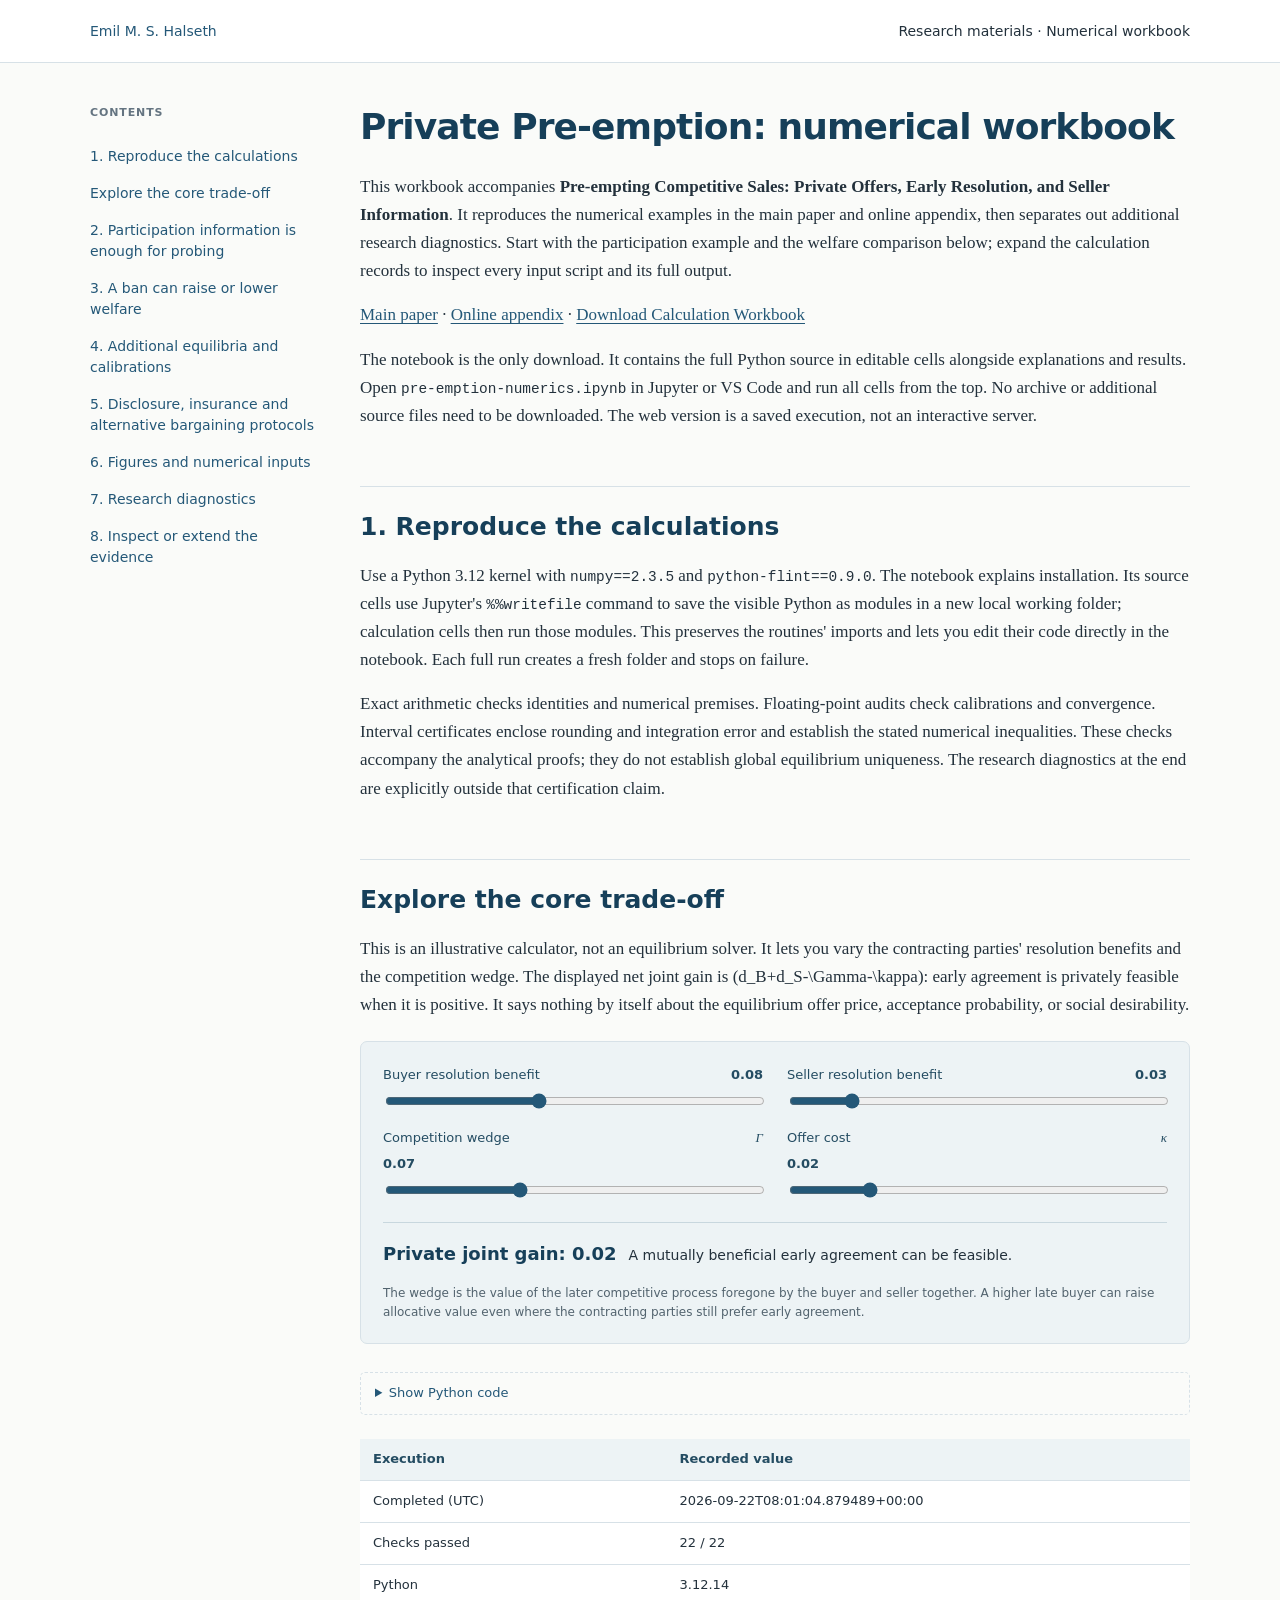
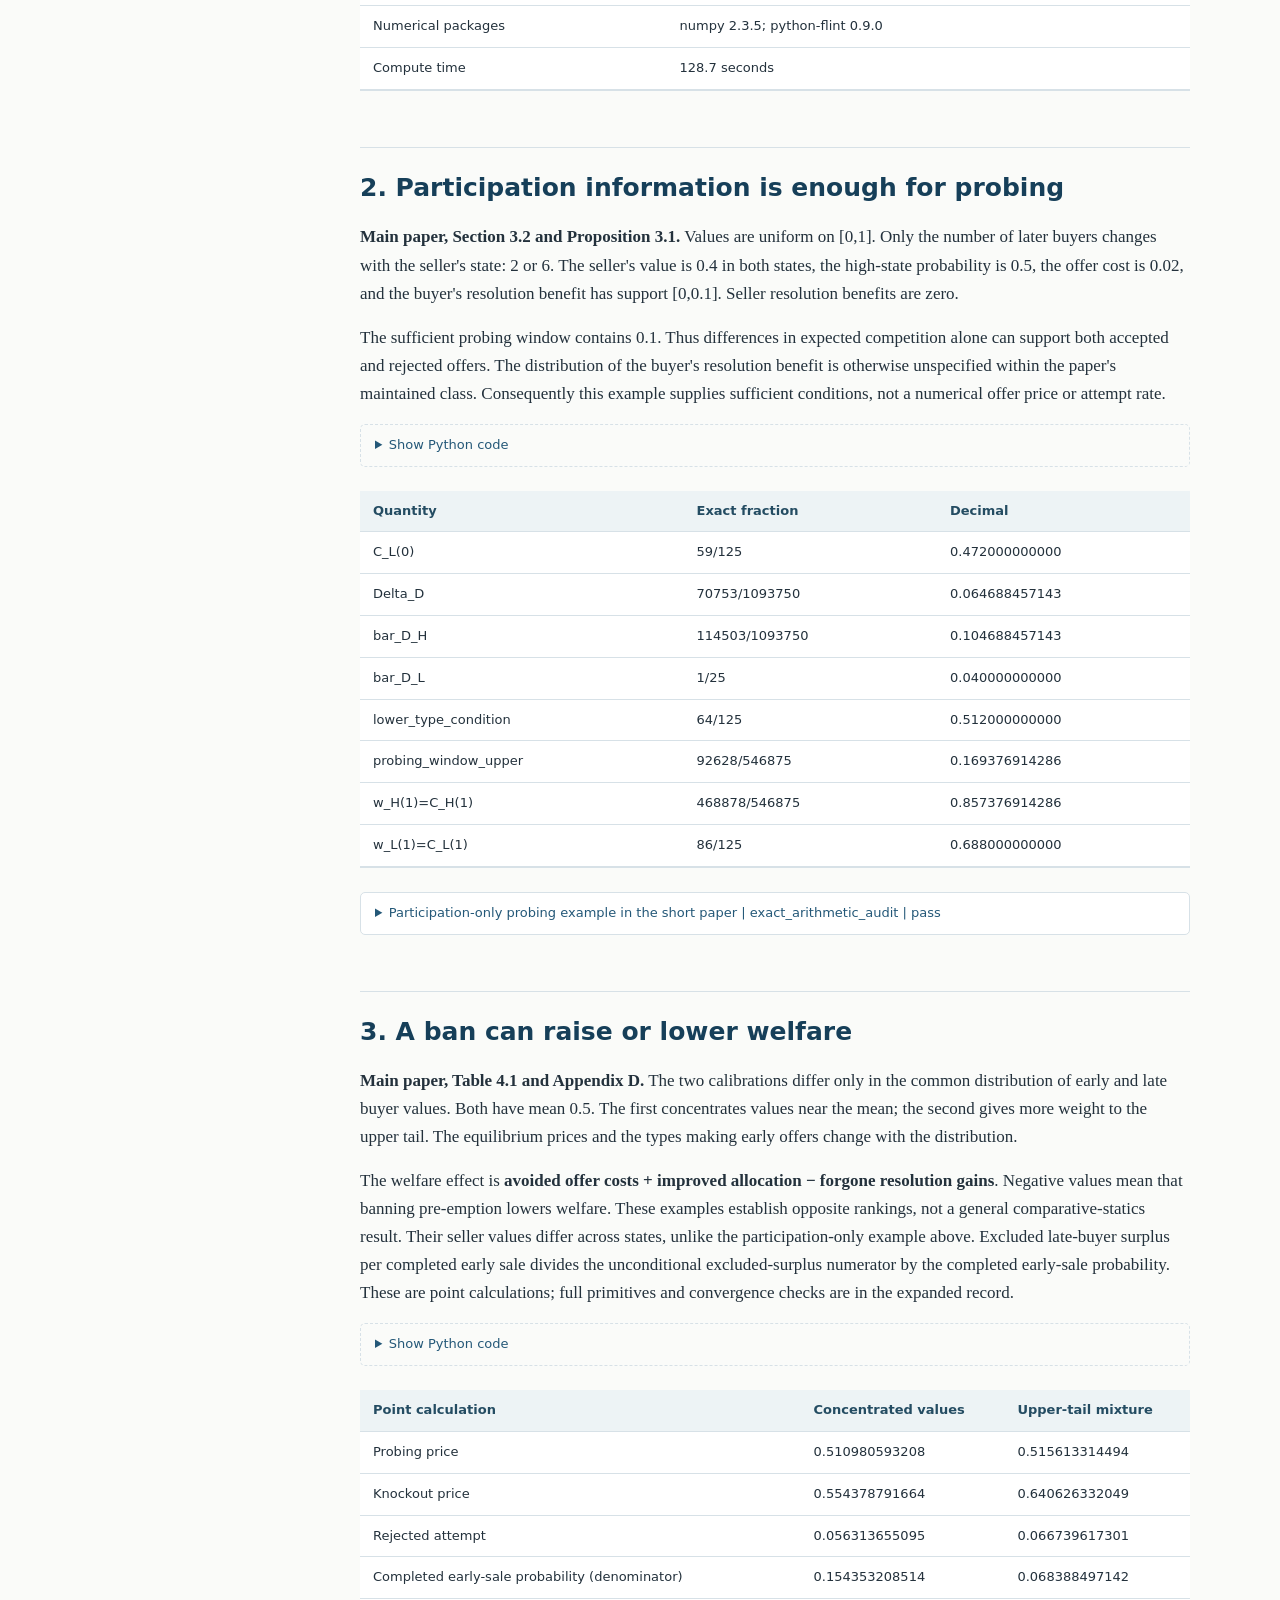
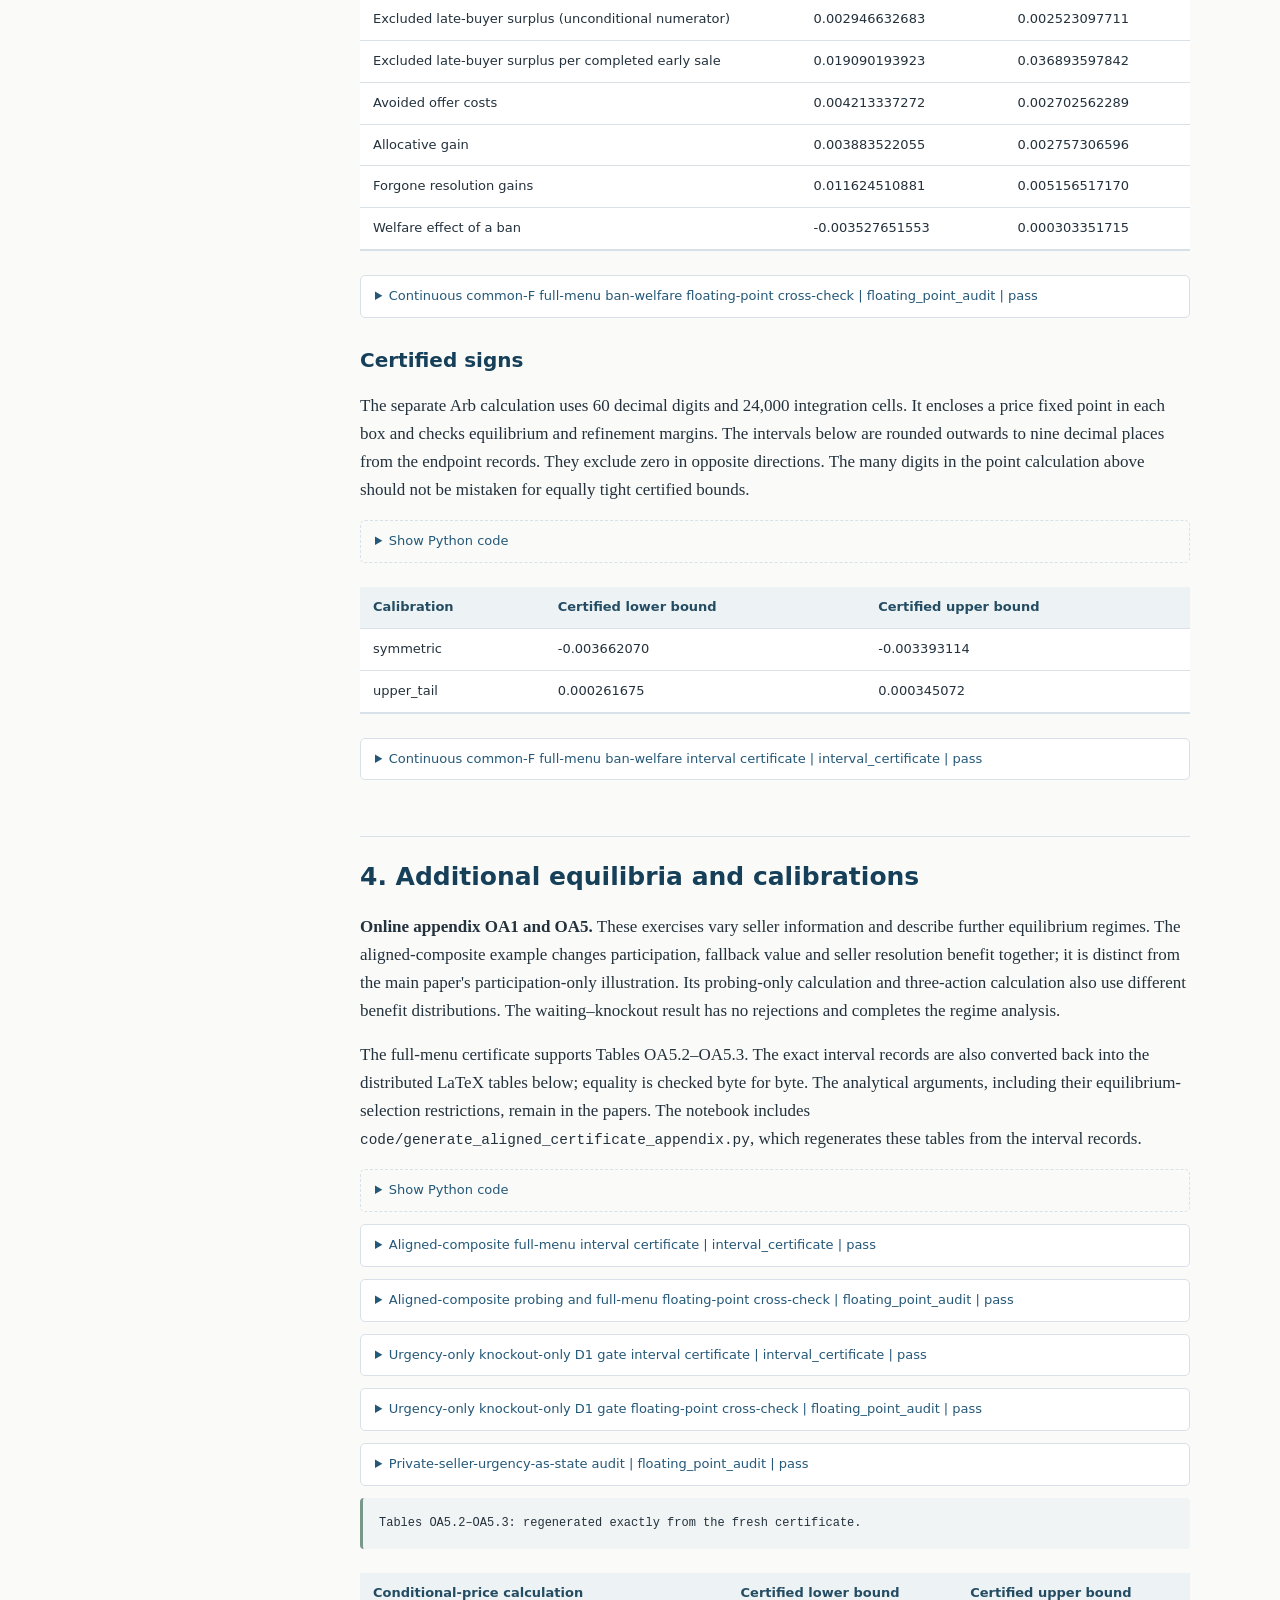
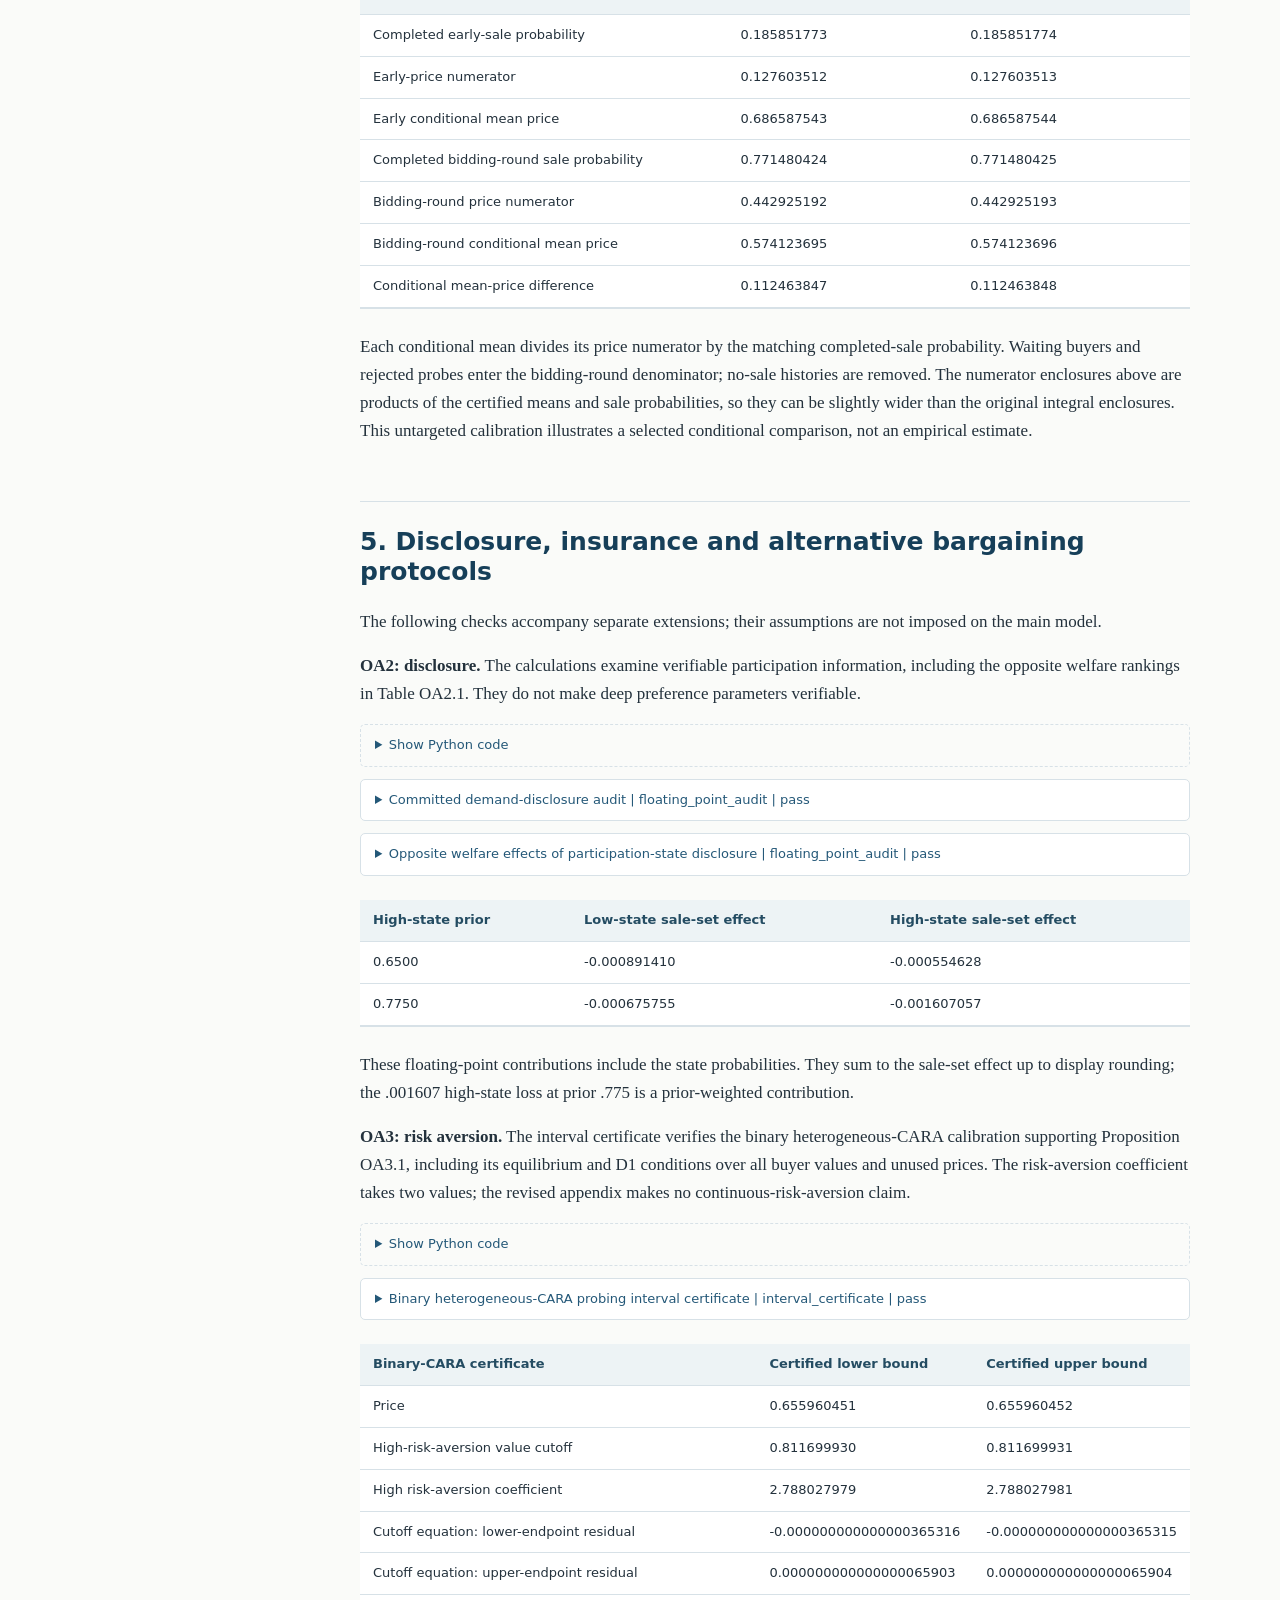
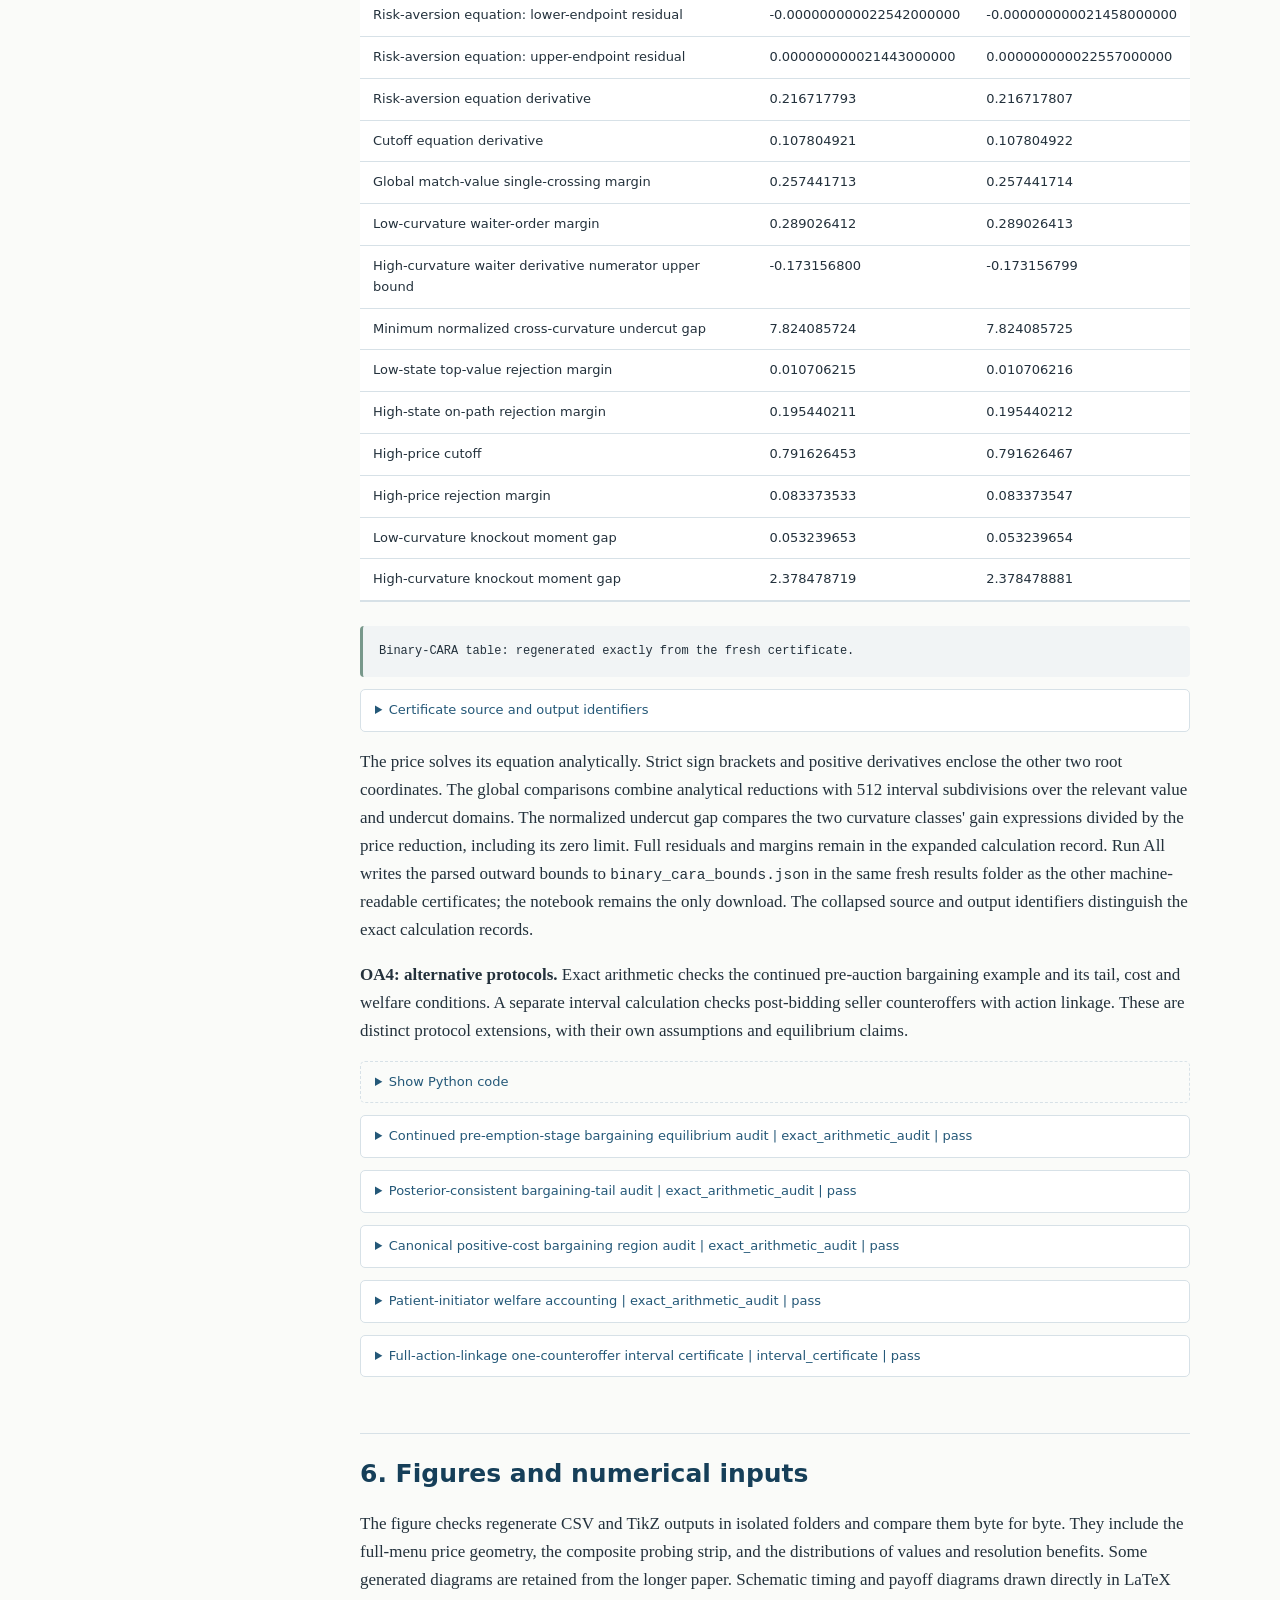
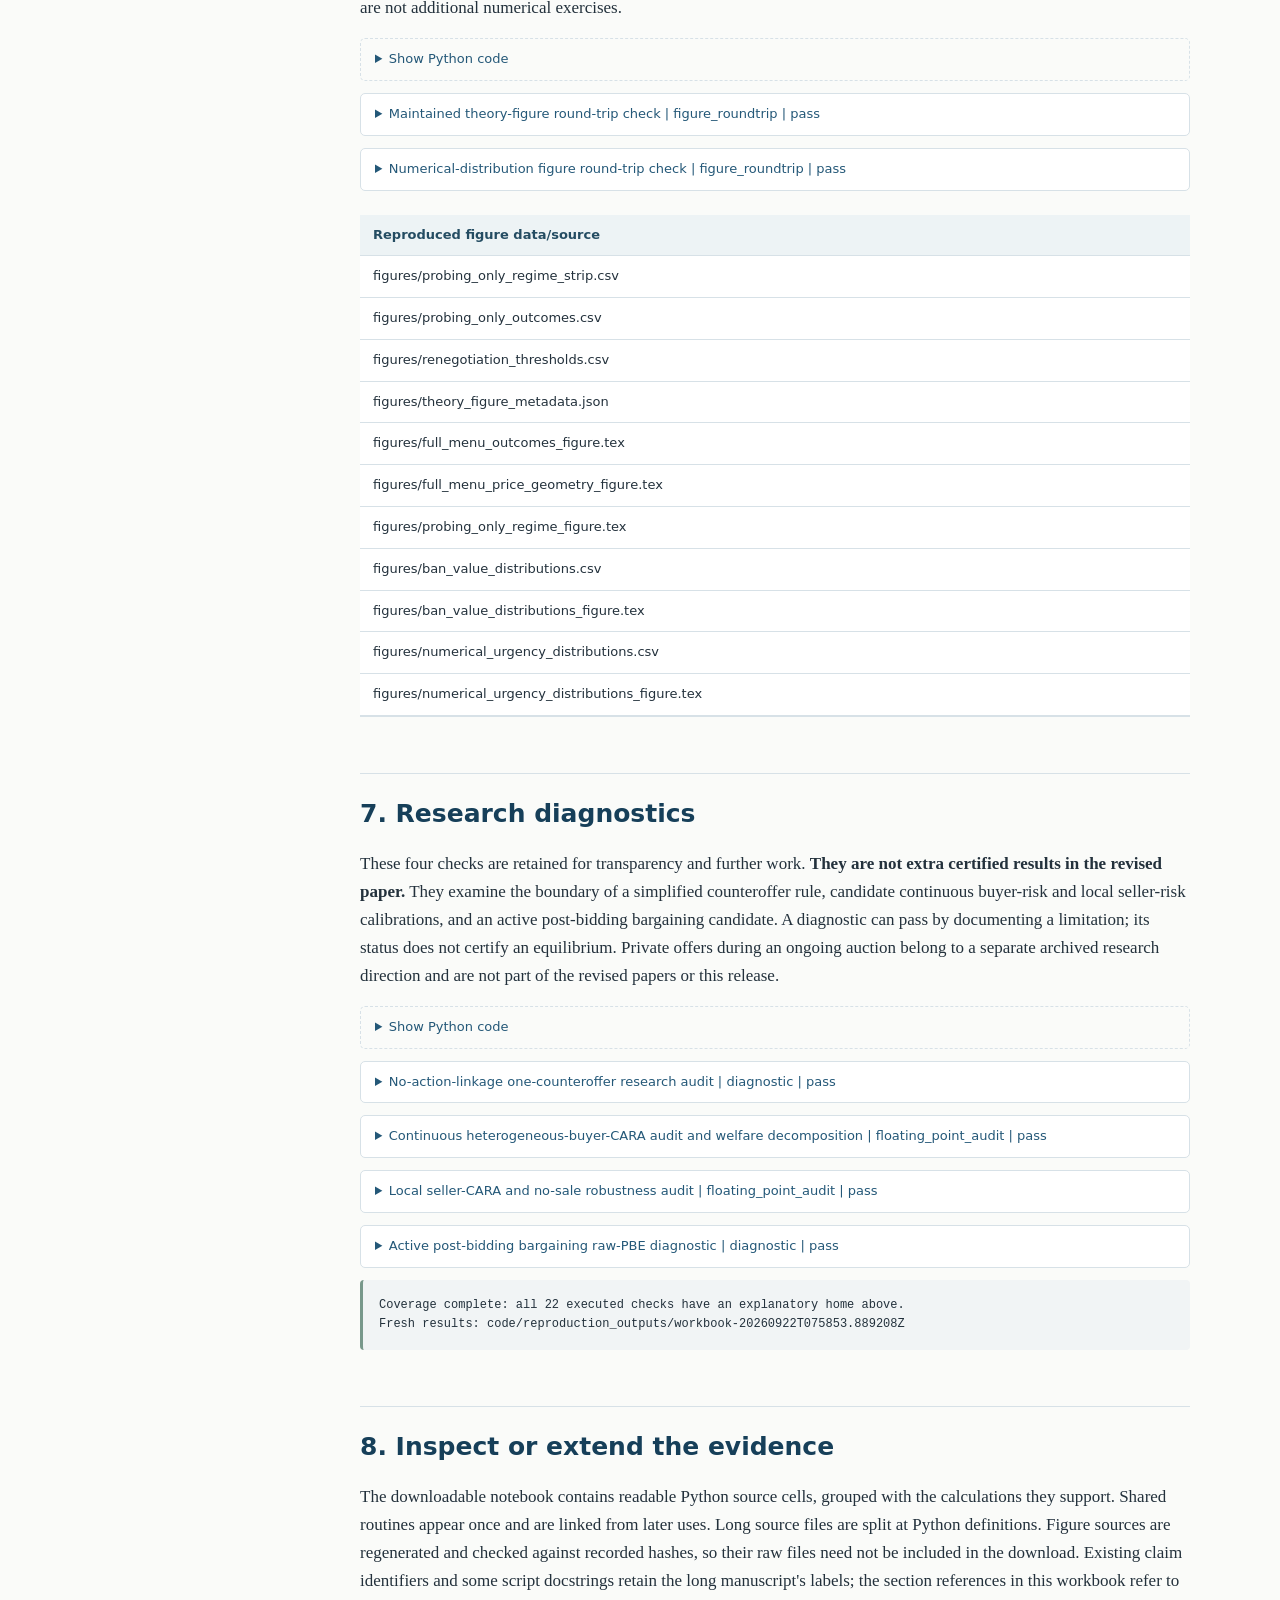
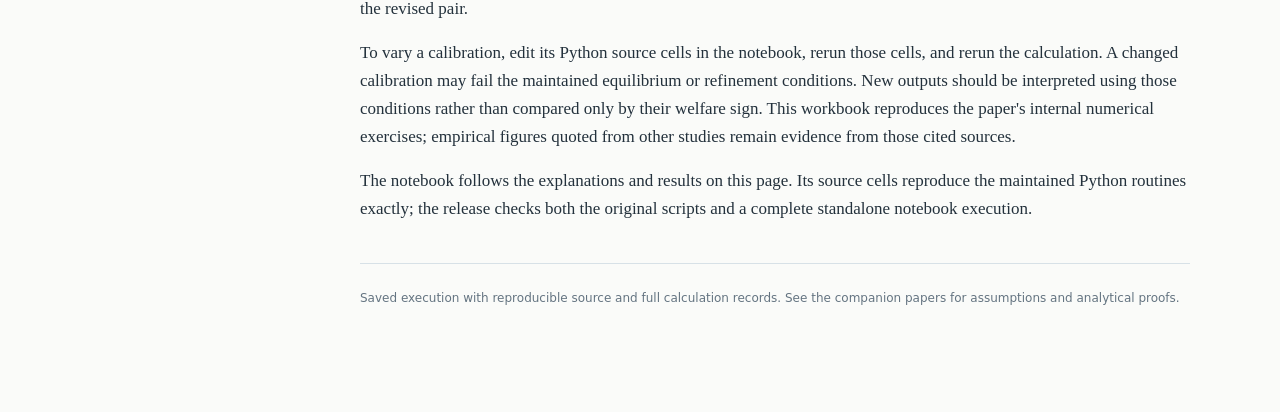
==== commit 06ddf4e2: "Update pre-emption papers and numerical workbook" ====
--- a/papers/pre-emption-numerics.html
+++ b/papers/pre-emption-numerics.html
@@ -94,7 +94,7 @@
     [&#x27;Python&#x27;, sys.version.split()[0]],
     [&#x27;Numerical packages&#x27;, &#x27;numpy 2.3.5; python-flint 0.9.0&#x27;],
     [&#x27;Compute time&#x27;, f&quot;{sum(t[&#x27;duration_seconds&#x27;] for t in tasks.values()):.1f} seconds&quot;],
-])</code></pre></details><div class="table-wrap"><table><thead><tr><th>Execution</th><th>Recorded value</th></tr></thead><tbody><tr><td>Completed (UTC)</td><td>2026-09-21T13:55:20.951937+00:00</td></tr><tr><td>Checks passed</td><td>22 / 22</td></tr><tr><td>Python</td><td>3.12.14</td></tr><tr><td>Numerical packages</td><td>numpy 2.3.5; python-flint 0.9.0</td></tr><tr><td>Compute time</td><td>170.4 seconds</td></tr></tbody></table></div><h2 id="2-participation-information-is-enough-for-probing">2. Participation information is enough for probing</h2>
+])</code></pre></details><div class="table-wrap"><table><thead><tr><th>Execution</th><th>Recorded value</th></tr></thead><tbody><tr><td>Completed (UTC)</td><td>2026-09-22T08:01:04.879489+00:00</td></tr><tr><td>Checks passed</td><td>22 / 22</td></tr><tr><td>Python</td><td>3.12.14</td></tr><tr><td>Numerical packages</td><td>numpy 2.3.5; python-flint 0.9.0</td></tr><tr><td>Compute time</td><td>128.7 seconds</td></tr></tbody></table></div><h2 id="2-participation-information-is-enough-for-probing">2. Participation information is enough for probing</h2>
 <p><strong>Main paper, Section 3.2 and Proposition 3.1.</strong> Values are uniform on [0,1]. Only the number of later buyers changes with the seller's state: 2 or 6. The seller's value is 0.4 in both states, the high-state probability is 0.5, the offer cost is 0.02, and the buyer's resolution benefit has support [0,0.1]. Seller resolution benefits are zero.</p>
 <p>The sufficient probing window contains 0.1. Thus differences in expected competition alone can support both accepted and rejected offers. The distribution of the buyer's resolution benefit is otherwise unspecified within the paper's maintained class. Consequently this example supplies sufficient conditions, not a numerical offer price or attempt rate.</p>
 <details class="code"><summary>Show Python code</summary><pre><code>participation = json.loads((RUN / &#x27;participation_only_exact.json&#x27;).read_text())[&#x27;participation&#x27;]
@@ -1516,10 +1516,10 @@
                                         for path in task[&#x27;outputs&#x27;]])</code></pre></details><details class="record"><summary>Maintained theory-figure round-trip check | figure_roundtrip | pass</summary><p><code>code/generate_theory_figure_data.py, code/generate_probing_only_regime_figure.py</code></p><pre>THEORY FIGURE DATA: PASS
   probing strip and three-outcome example reproduced
   renegotiation type thresholds and q-r-p path reproduced
-  wrote six deterministic files under C:\Users\EmilMathiasStrømHals\Documents\GitHub\Pre-emptive-bids\code\reproduction_outputs\workbook-20260921T135228.507287Z\maintained_theory_figures_roundtrip_workspace\figures
+  wrote six deterministic files under C:\Users\EmilMathiasStrømHals\Documents\GitHub\Pre-emptive-bids\code\reproduction_outputs\workbook-20260922T075853.889208Z\maintained_theory_figures_roundtrip_workspace\figures
 
 ALIGNED-COMPOSITE PROBING FIGURE: PASS
-  wrote C:\Users\EmilMathiasStrømHals\Documents\GitHub\Pre-emptive-bids\code\reproduction_outputs\workbook-20260921T135228.507287Z\maintained_theory_figures_roundtrip_workspace\figures\probing_only_regime_figure.tex
+  wrote C:\Users\EmilMathiasStrømHals\Documents\GitHub\Pre-emptive-bids\code\reproduction_outputs\workbook-20260922T075853.889208Z\maintained_theory_figures_roundtrip_workspace\figures\probing_only_regime_figure.tex
   no-early-offer boundary = 0.020000000
   probing theorem upper = 0.0928219067
   no numerical continuation row generated
@@ -2038,7 +2038,7 @@
   }
 }
 </pre></details><pre class="result">Coverage complete: all 22 executed checks have an explanatory home above.
-Fresh results: code/reproduction_outputs/workbook-20260921T135228.507287Z
+Fresh results: code/reproduction_outputs/workbook-20260922T075853.889208Z
 </pre><h2 id="8-inspect-or-extend-the-evidence">8. Inspect or extend the evidence</h2>
 <p>The downloadable notebook contains readable Python source cells, grouped with the calculations they support. Shared routines appear once and are linked from later uses. Long source files are split at Python definitions. Figure sources are regenerated and checked against recorded hashes, so their raw files need not be included in the download. Existing claim identifiers and some script docstrings retain the long manuscript's labels; the section references in this workbook refer to the revised pair.</p>
 <p>To vary a calibration, edit its Python source cells in the notebook, rerun those cells, and rerun the calculation. A changed calibration may fail the maintained equilibrium or refinement conditions. New outputs should be interpreted using those conditions rather than compared only by their welfare sign. This workbook reproduces the paper's internal numerical exercises; empirical figures quoted from other studies remain evidence from those cited sources.</p>
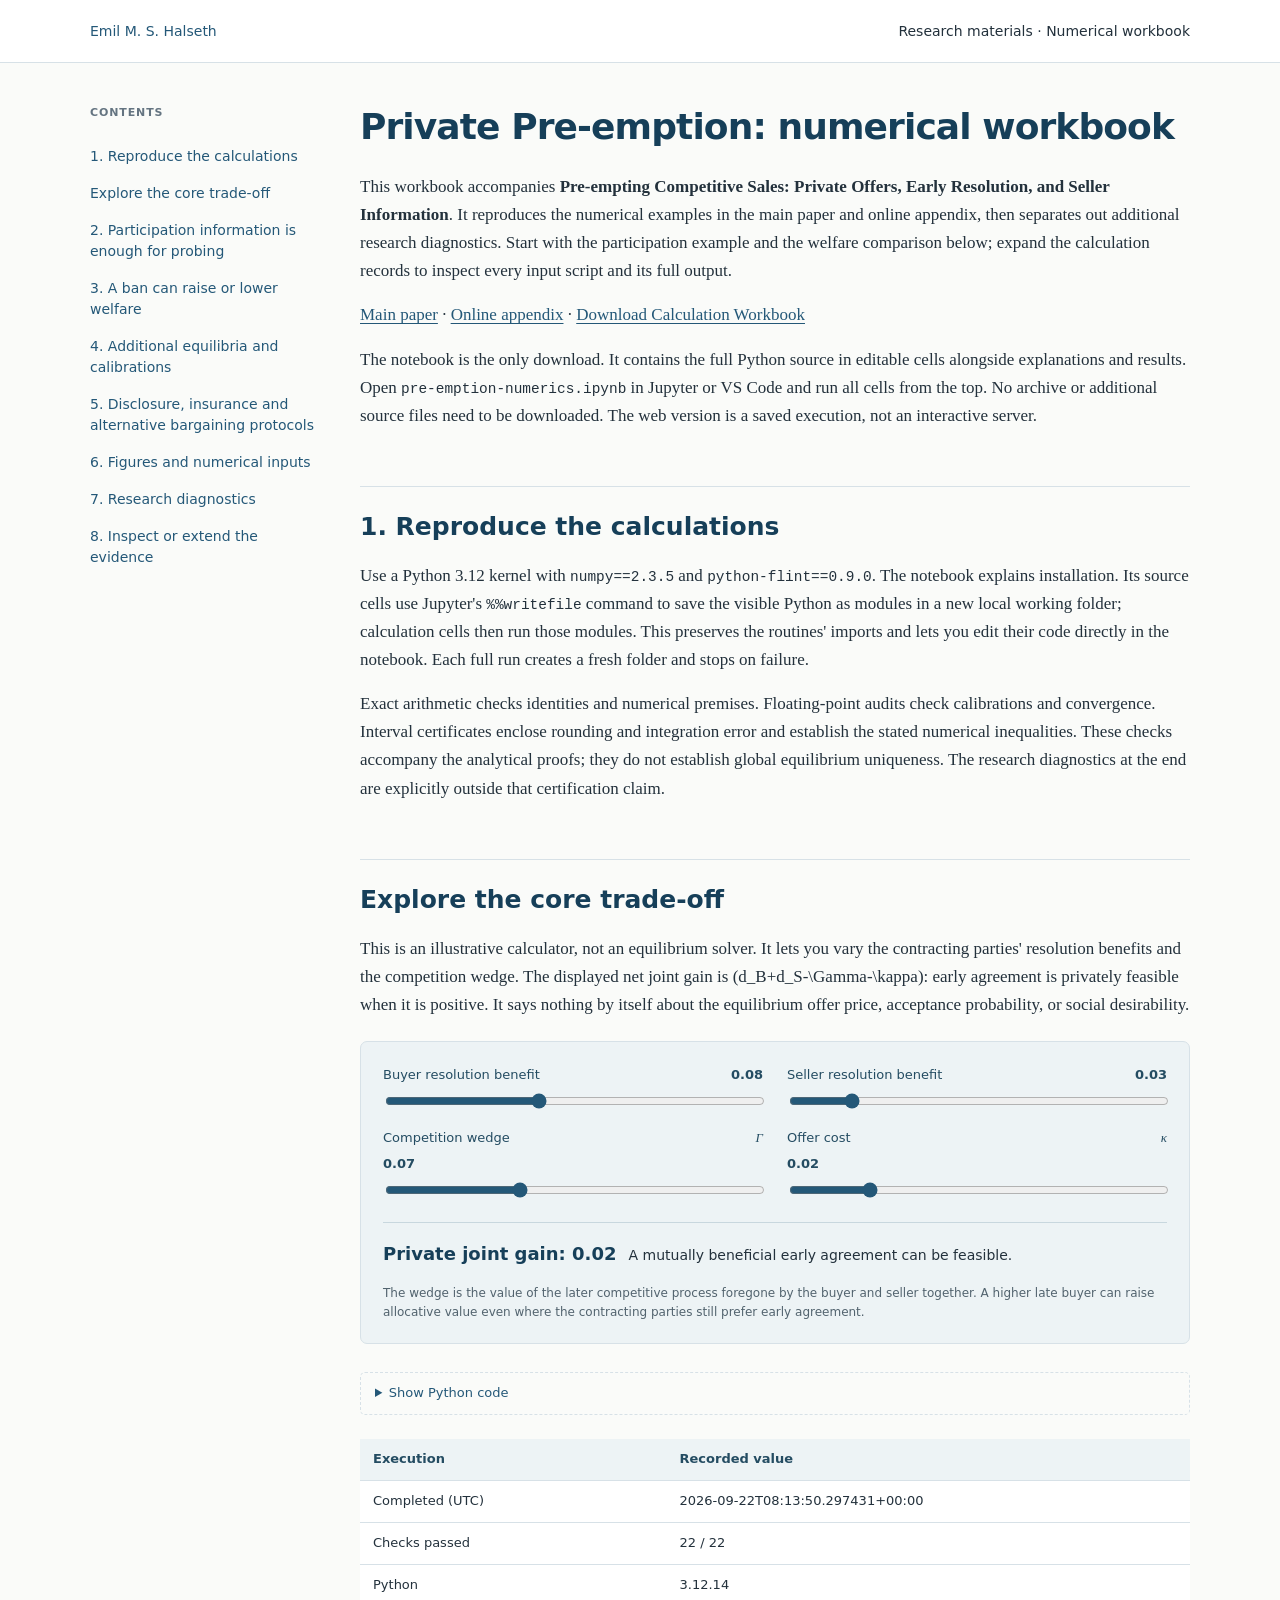
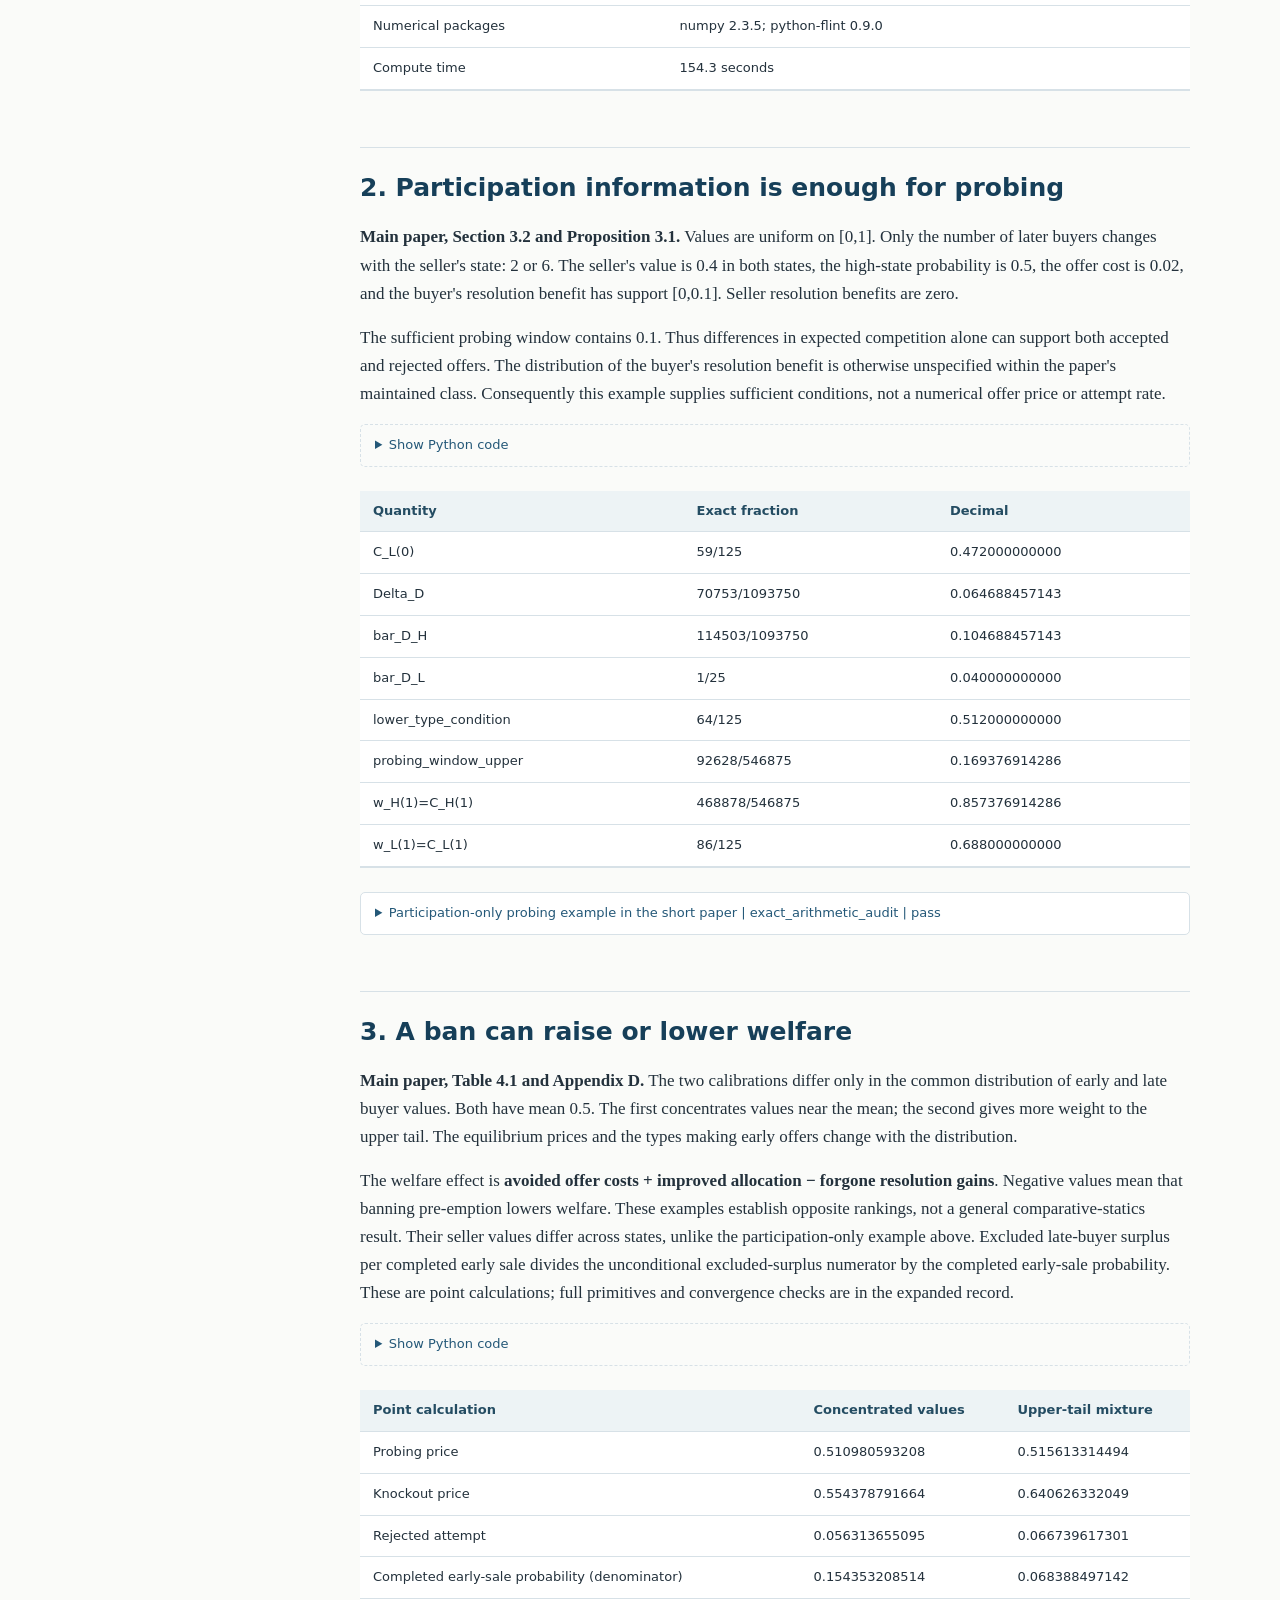
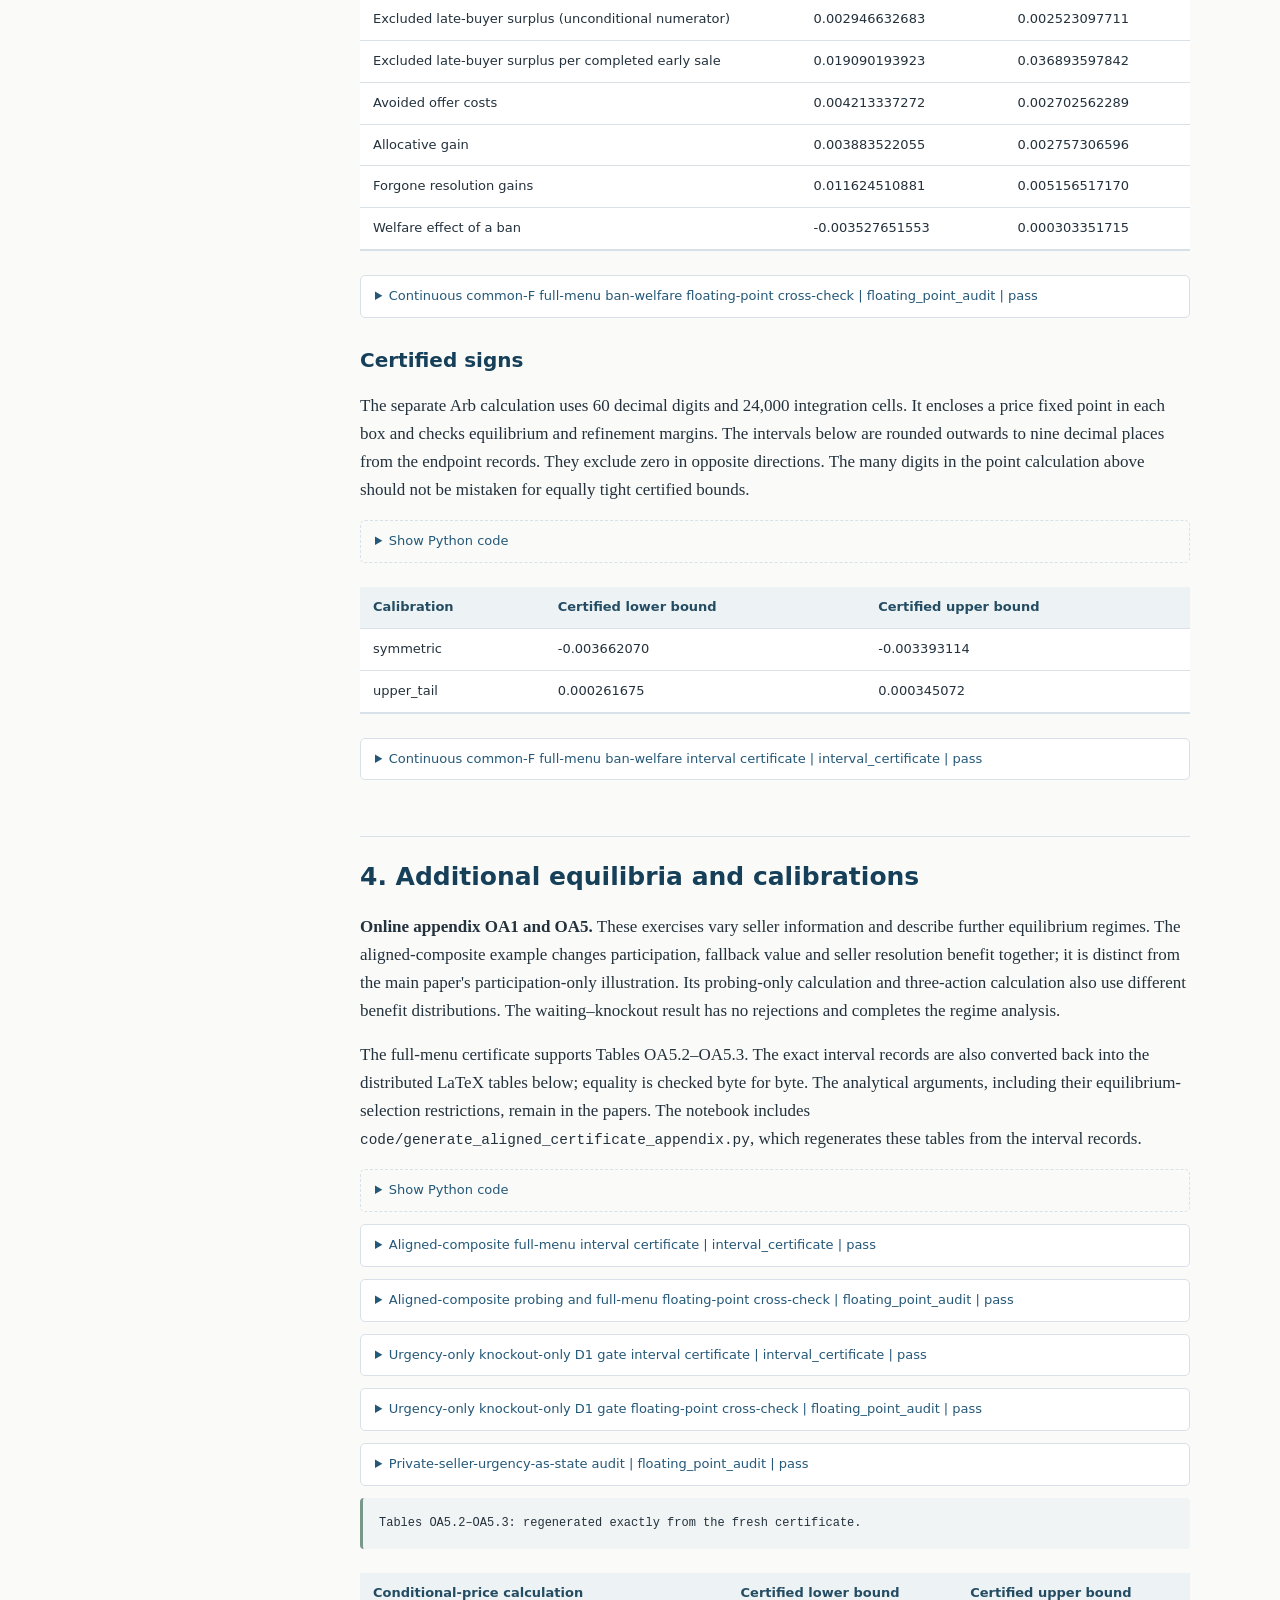
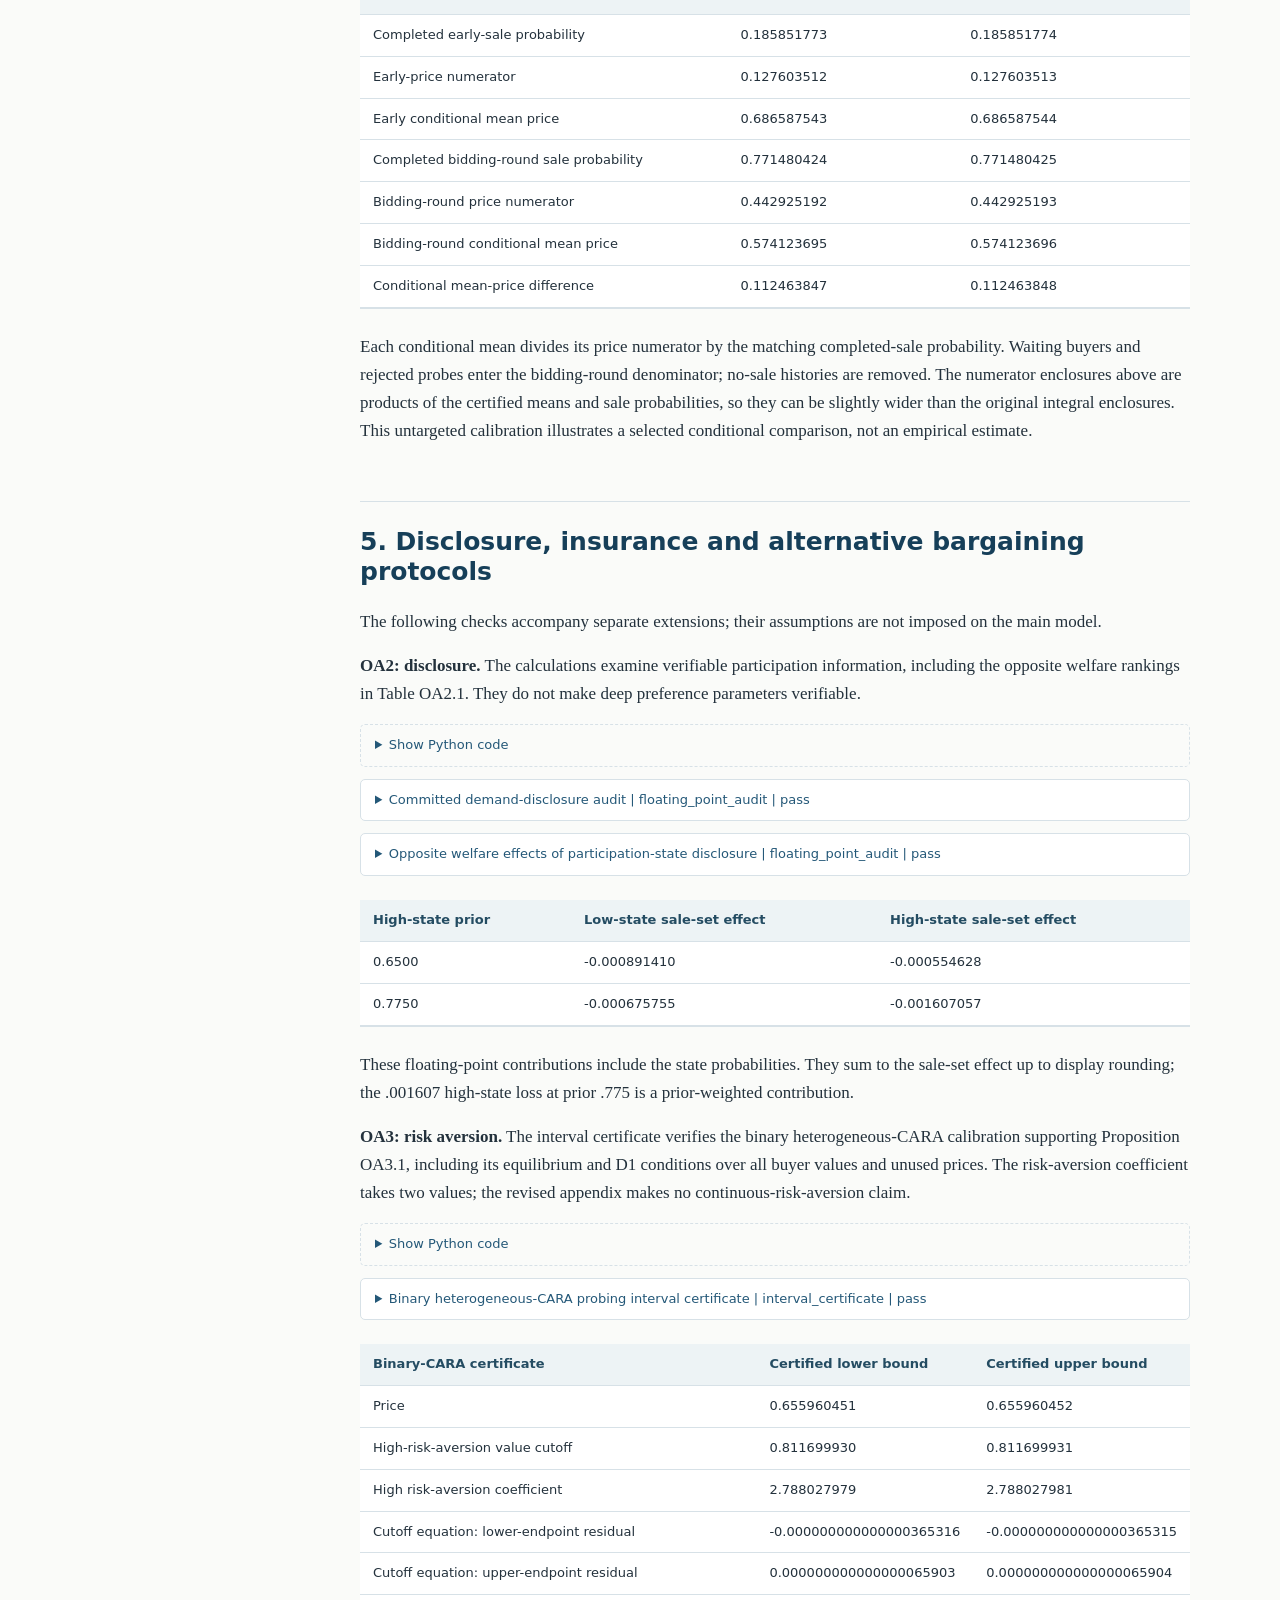
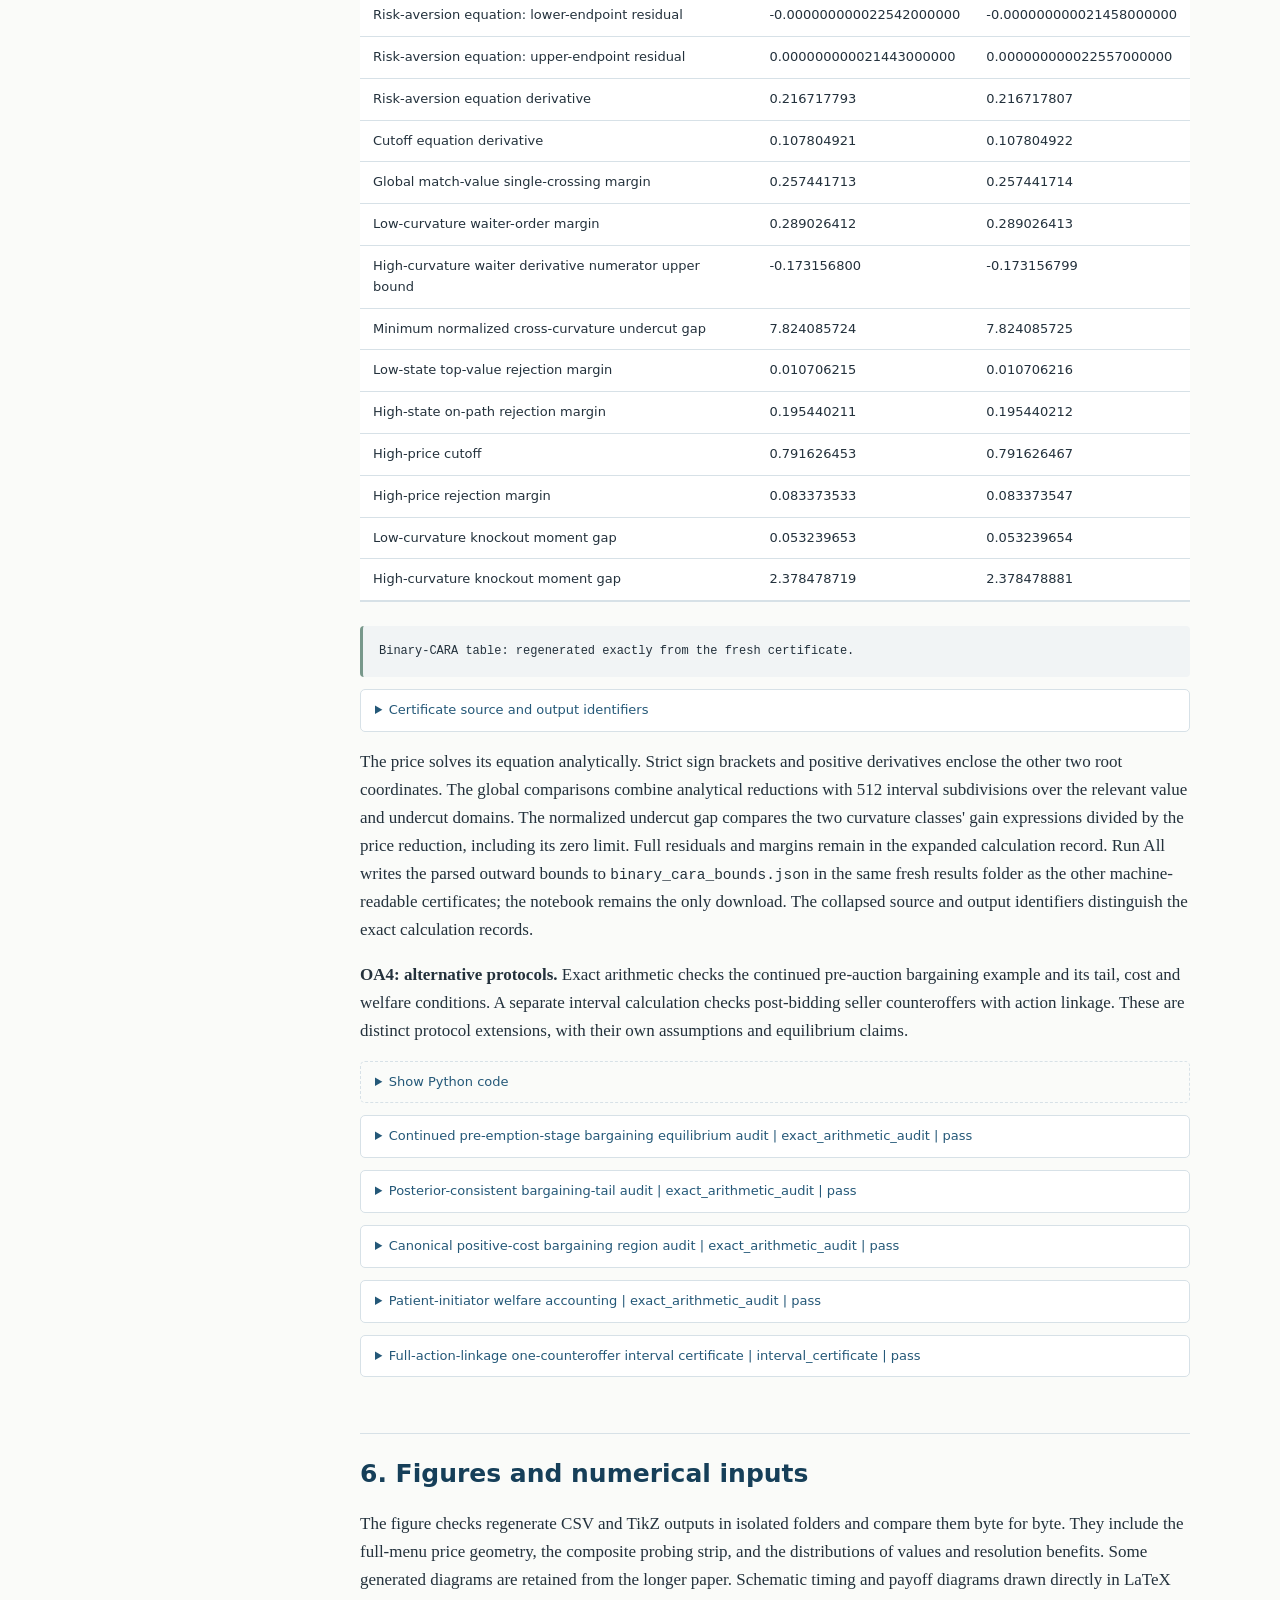
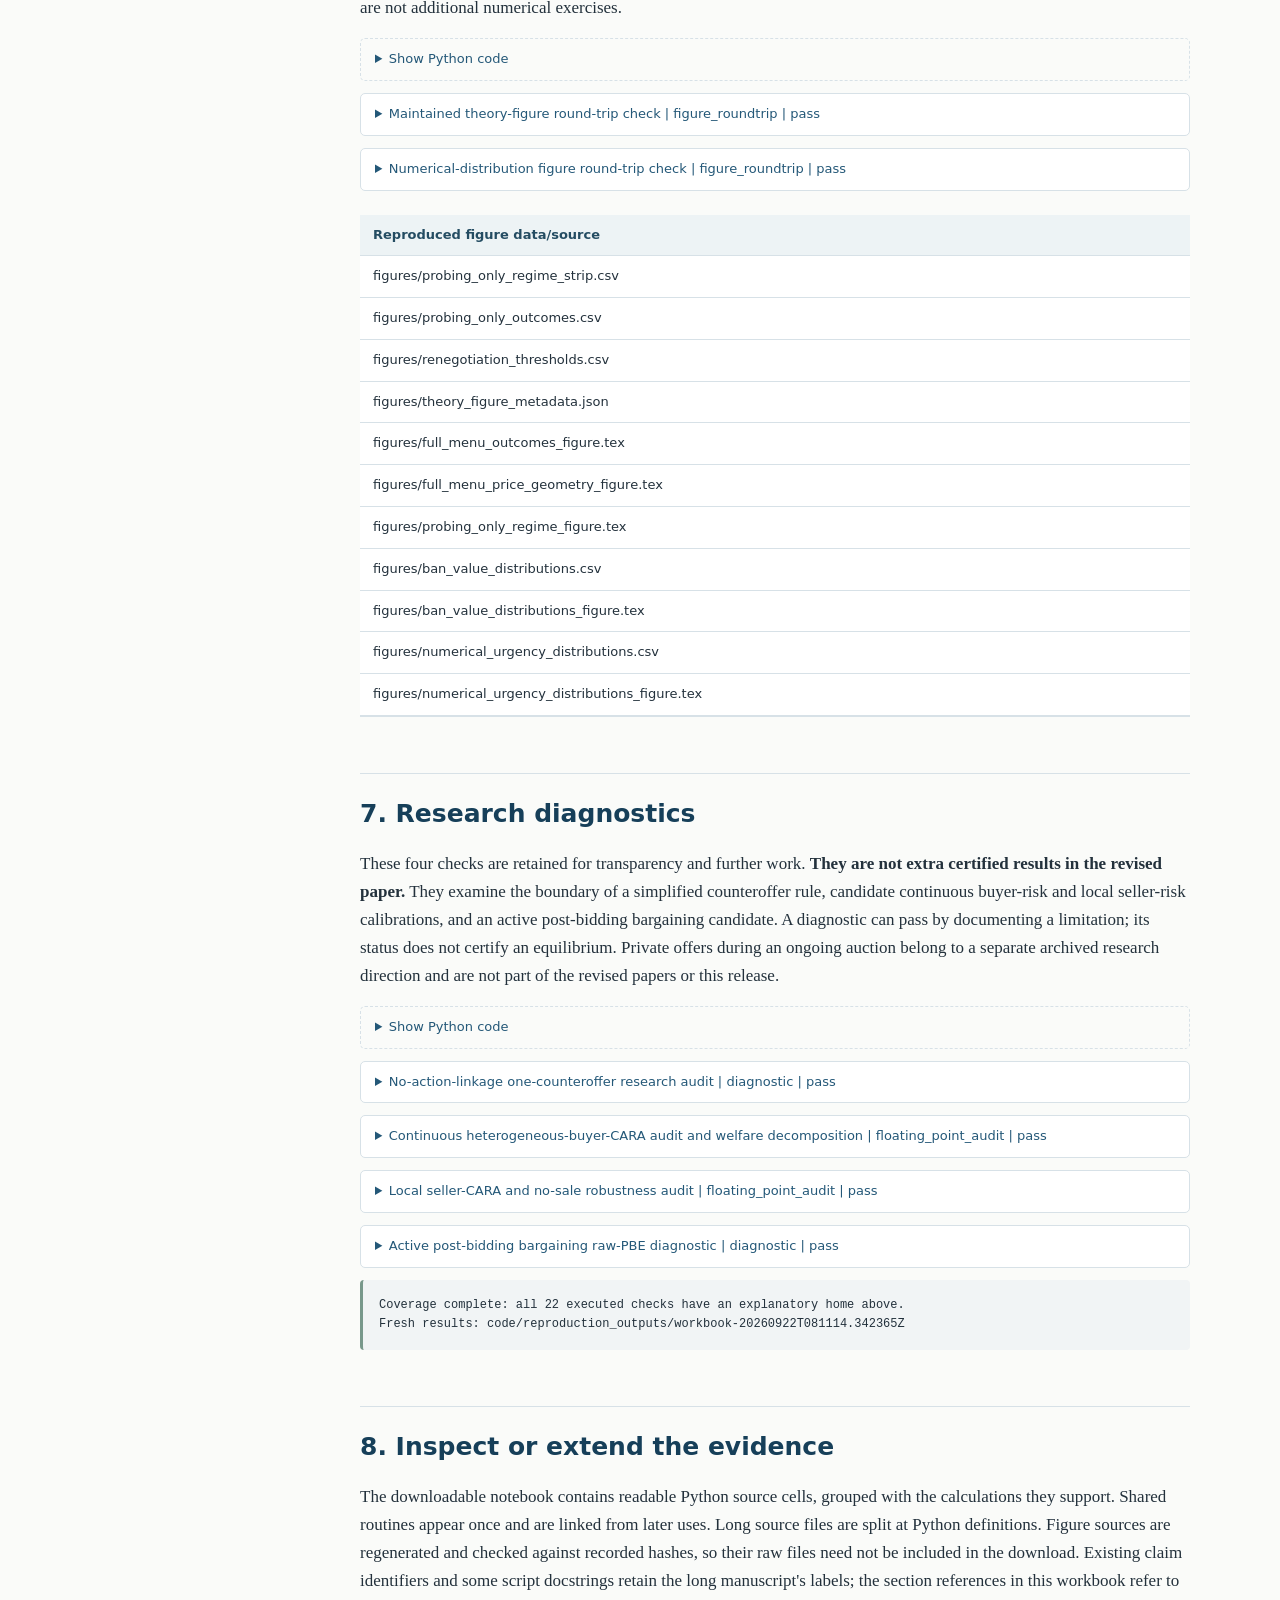
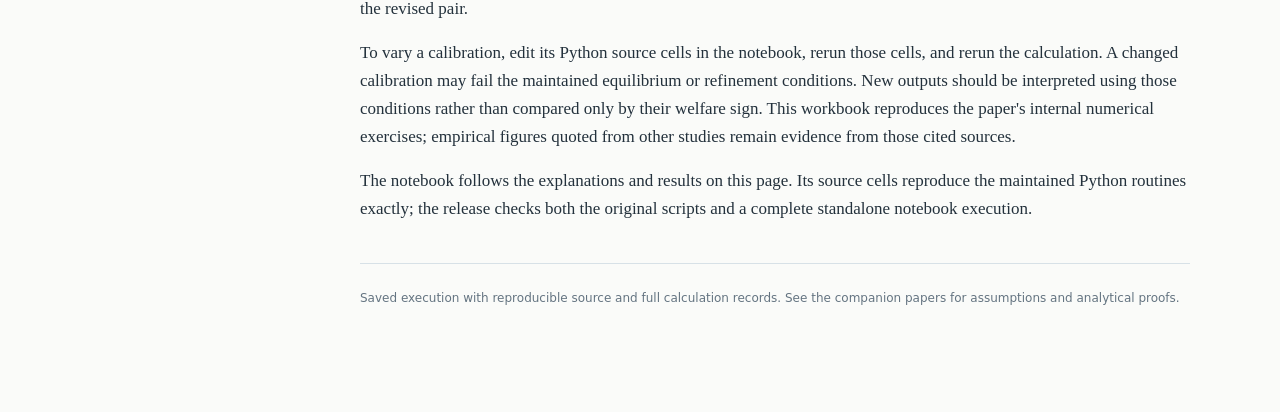
==== commit adc766a9: "Update pre-emption papers and numerical workbook" ====
--- a/papers/pre-emption-numerics.html
+++ b/papers/pre-emption-numerics.html
@@ -94,7 +94,7 @@
     [&#x27;Python&#x27;, sys.version.split()[0]],
     [&#x27;Numerical packages&#x27;, &#x27;numpy 2.3.5; python-flint 0.9.0&#x27;],
     [&#x27;Compute time&#x27;, f&quot;{sum(t[&#x27;duration_seconds&#x27;] for t in tasks.values()):.1f} seconds&quot;],
-])</code></pre></details><div class="table-wrap"><table><thead><tr><th>Execution</th><th>Recorded value</th></tr></thead><tbody><tr><td>Completed (UTC)</td><td>2026-09-22T08:01:04.879489+00:00</td></tr><tr><td>Checks passed</td><td>22 / 22</td></tr><tr><td>Python</td><td>3.12.14</td></tr><tr><td>Numerical packages</td><td>numpy 2.3.5; python-flint 0.9.0</td></tr><tr><td>Compute time</td><td>128.7 seconds</td></tr></tbody></table></div><h2 id="2-participation-information-is-enough-for-probing">2. Participation information is enough for probing</h2>
+])</code></pre></details><div class="table-wrap"><table><thead><tr><th>Execution</th><th>Recorded value</th></tr></thead><tbody><tr><td>Completed (UTC)</td><td>2026-09-22T08:13:50.297431+00:00</td></tr><tr><td>Checks passed</td><td>22 / 22</td></tr><tr><td>Python</td><td>3.12.14</td></tr><tr><td>Numerical packages</td><td>numpy 2.3.5; python-flint 0.9.0</td></tr><tr><td>Compute time</td><td>154.3 seconds</td></tr></tbody></table></div><h2 id="2-participation-information-is-enough-for-probing">2. Participation information is enough for probing</h2>
 <p><strong>Main paper, Section 3.2 and Proposition 3.1.</strong> Values are uniform on [0,1]. Only the number of later buyers changes with the seller's state: 2 or 6. The seller's value is 0.4 in both states, the high-state probability is 0.5, the offer cost is 0.02, and the buyer's resolution benefit has support [0,0.1]. Seller resolution benefits are zero.</p>
 <p>The sufficient probing window contains 0.1. Thus differences in expected competition alone can support both accepted and rejected offers. The distribution of the buyer's resolution benefit is otherwise unspecified within the paper's maintained class. Consequently this example supplies sufficient conditions, not a numerical offer price or attempt rate.</p>
 <details class="code"><summary>Show Python code</summary><pre><code>participation = json.loads((RUN / &#x27;participation_only_exact.json&#x27;).read_text())[&#x27;participation&#x27;]
@@ -1516,10 +1516,10 @@
                                         for path in task[&#x27;outputs&#x27;]])</code></pre></details><details class="record"><summary>Maintained theory-figure round-trip check | figure_roundtrip | pass</summary><p><code>code/generate_theory_figure_data.py, code/generate_probing_only_regime_figure.py</code></p><pre>THEORY FIGURE DATA: PASS
   probing strip and three-outcome example reproduced
   renegotiation type thresholds and q-r-p path reproduced
-  wrote six deterministic files under C:\Users\EmilMathiasStrømHals\Documents\GitHub\Pre-emptive-bids\code\reproduction_outputs\workbook-20260922T075853.889208Z\maintained_theory_figures_roundtrip_workspace\figures
+  wrote six deterministic files under C:\Users\EmilMathiasStrømHals\Documents\GitHub\Pre-emptive-bids\code\reproduction_outputs\workbook-20260922T081114.342365Z\maintained_theory_figures_roundtrip_workspace\figures
 
 ALIGNED-COMPOSITE PROBING FIGURE: PASS
-  wrote C:\Users\EmilMathiasStrømHals\Documents\GitHub\Pre-emptive-bids\code\reproduction_outputs\workbook-20260922T075853.889208Z\maintained_theory_figures_roundtrip_workspace\figures\probing_only_regime_figure.tex
+  wrote C:\Users\EmilMathiasStrømHals\Documents\GitHub\Pre-emptive-bids\code\reproduction_outputs\workbook-20260922T081114.342365Z\maintained_theory_figures_roundtrip_workspace\figures\probing_only_regime_figure.tex
   no-early-offer boundary = 0.020000000
   probing theorem upper = 0.0928219067
   no numerical continuation row generated
@@ -2038,7 +2038,7 @@
   }
 }
 </pre></details><pre class="result">Coverage complete: all 22 executed checks have an explanatory home above.
-Fresh results: code/reproduction_outputs/workbook-20260922T075853.889208Z
+Fresh results: code/reproduction_outputs/workbook-20260922T081114.342365Z
 </pre><h2 id="8-inspect-or-extend-the-evidence">8. Inspect or extend the evidence</h2>
 <p>The downloadable notebook contains readable Python source cells, grouped with the calculations they support. Shared routines appear once and are linked from later uses. Long source files are split at Python definitions. Figure sources are regenerated and checked against recorded hashes, so their raw files need not be included in the download. Existing claim identifiers and some script docstrings retain the long manuscript's labels; the section references in this workbook refer to the revised pair.</p>
 <p>To vary a calibration, edit its Python source cells in the notebook, rerun those cells, and rerun the calculation. A changed calibration may fail the maintained equilibrium or refinement conditions. New outputs should be interpreted using those conditions rather than compared only by their welfare sign. This workbook reproduces the paper's internal numerical exercises; empirical figures quoted from other studies remain evidence from those cited sources.</p>
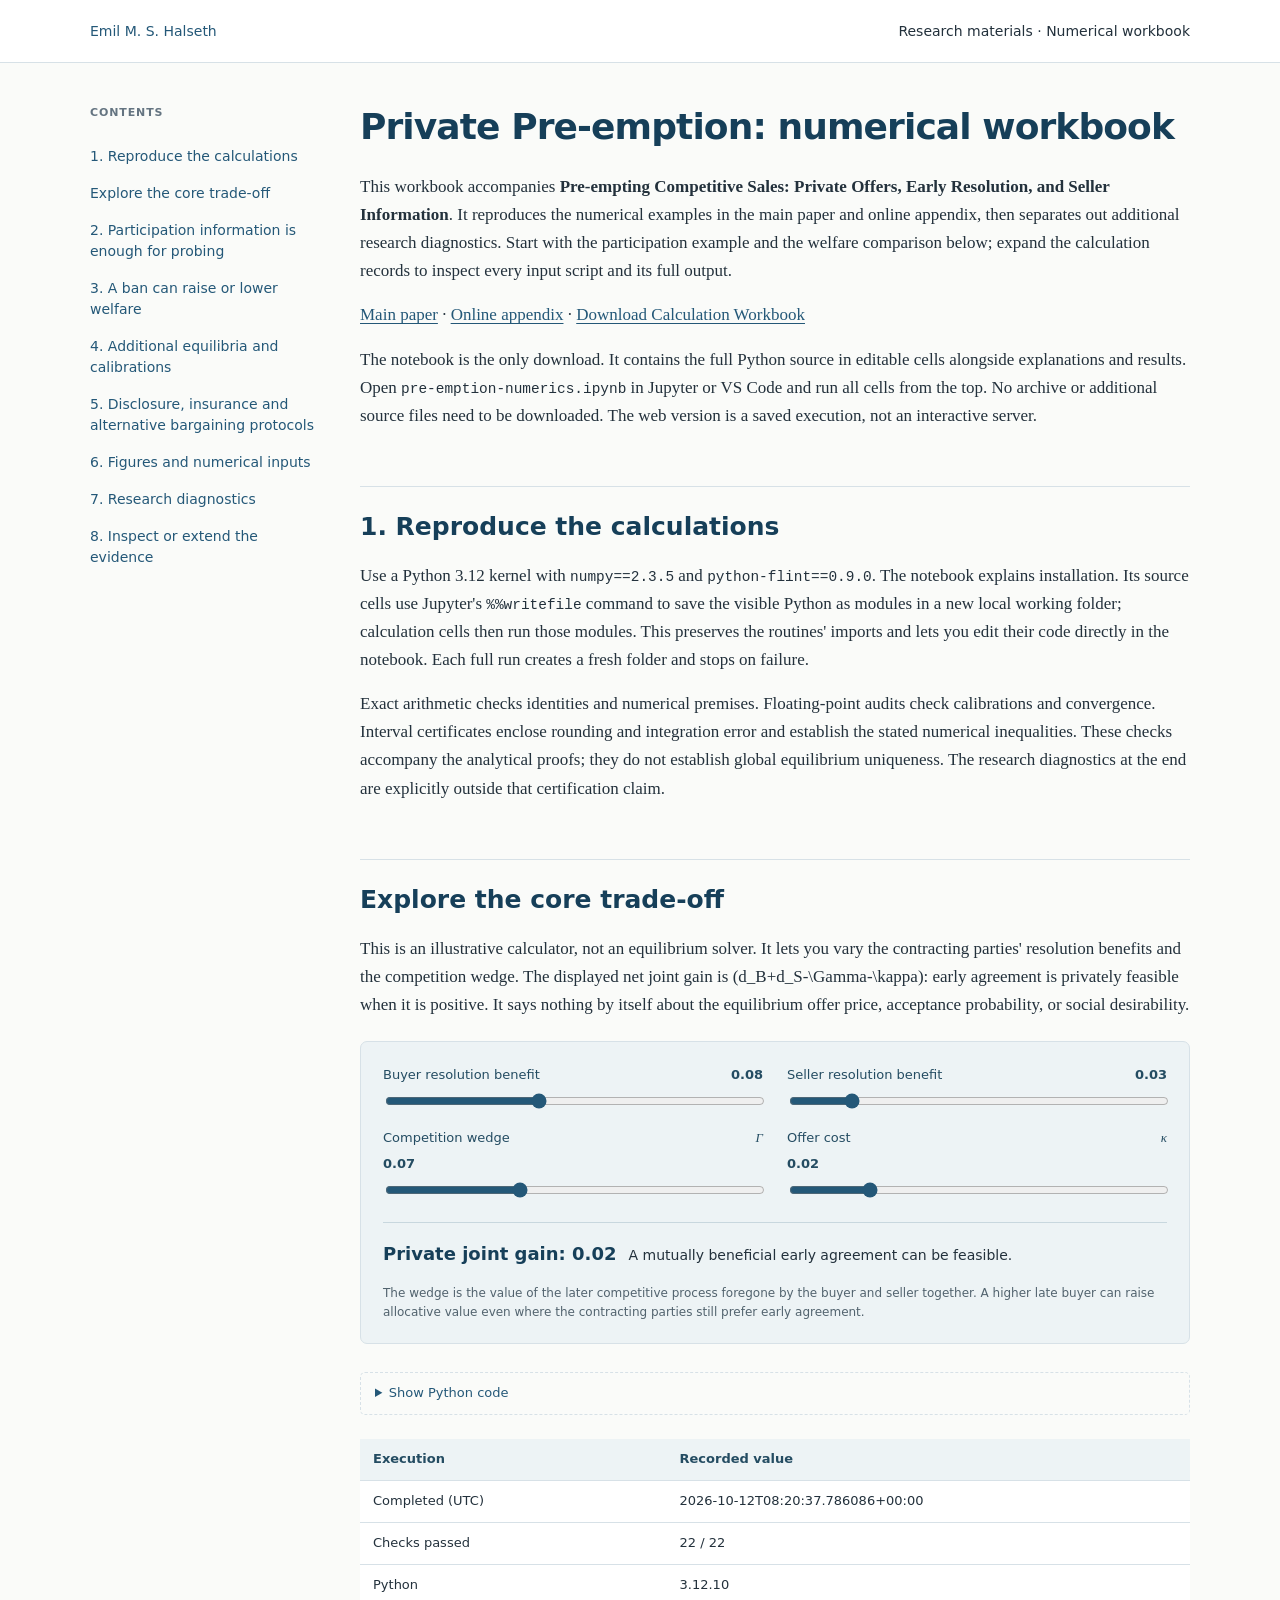
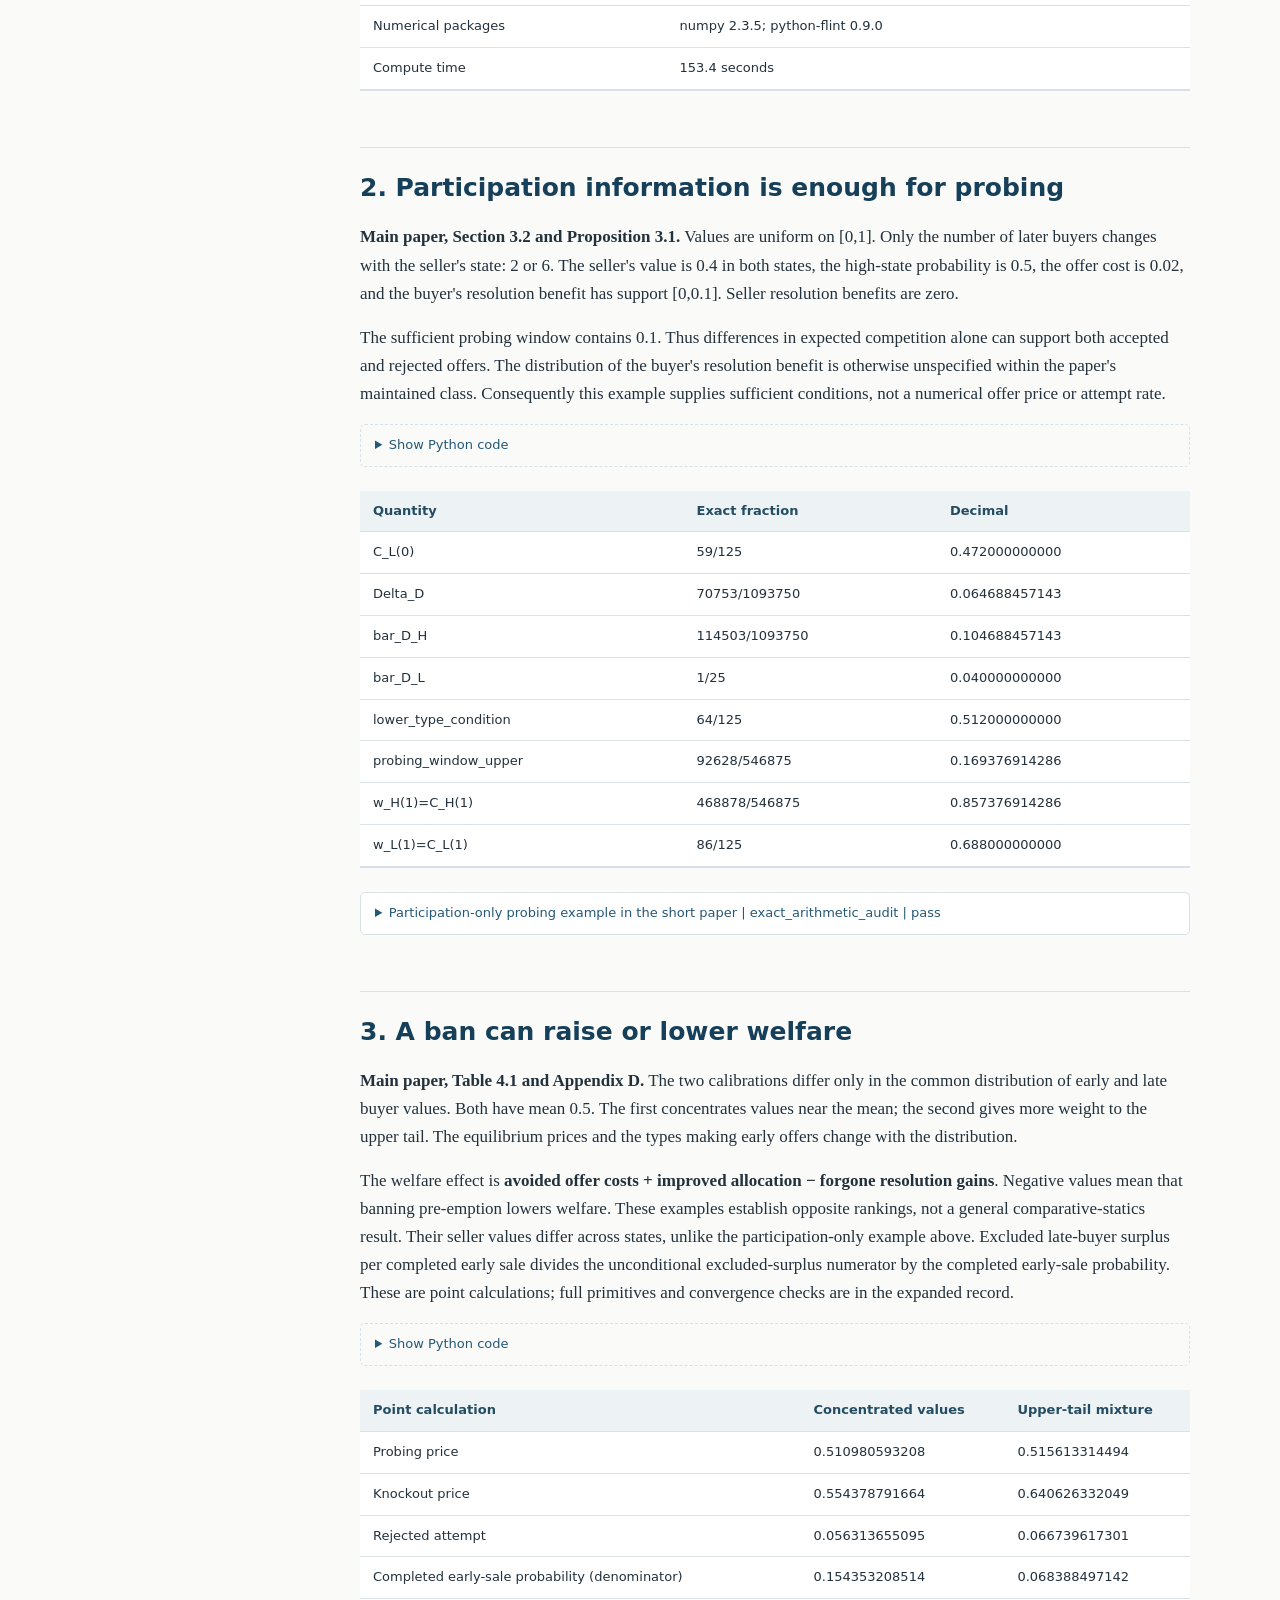
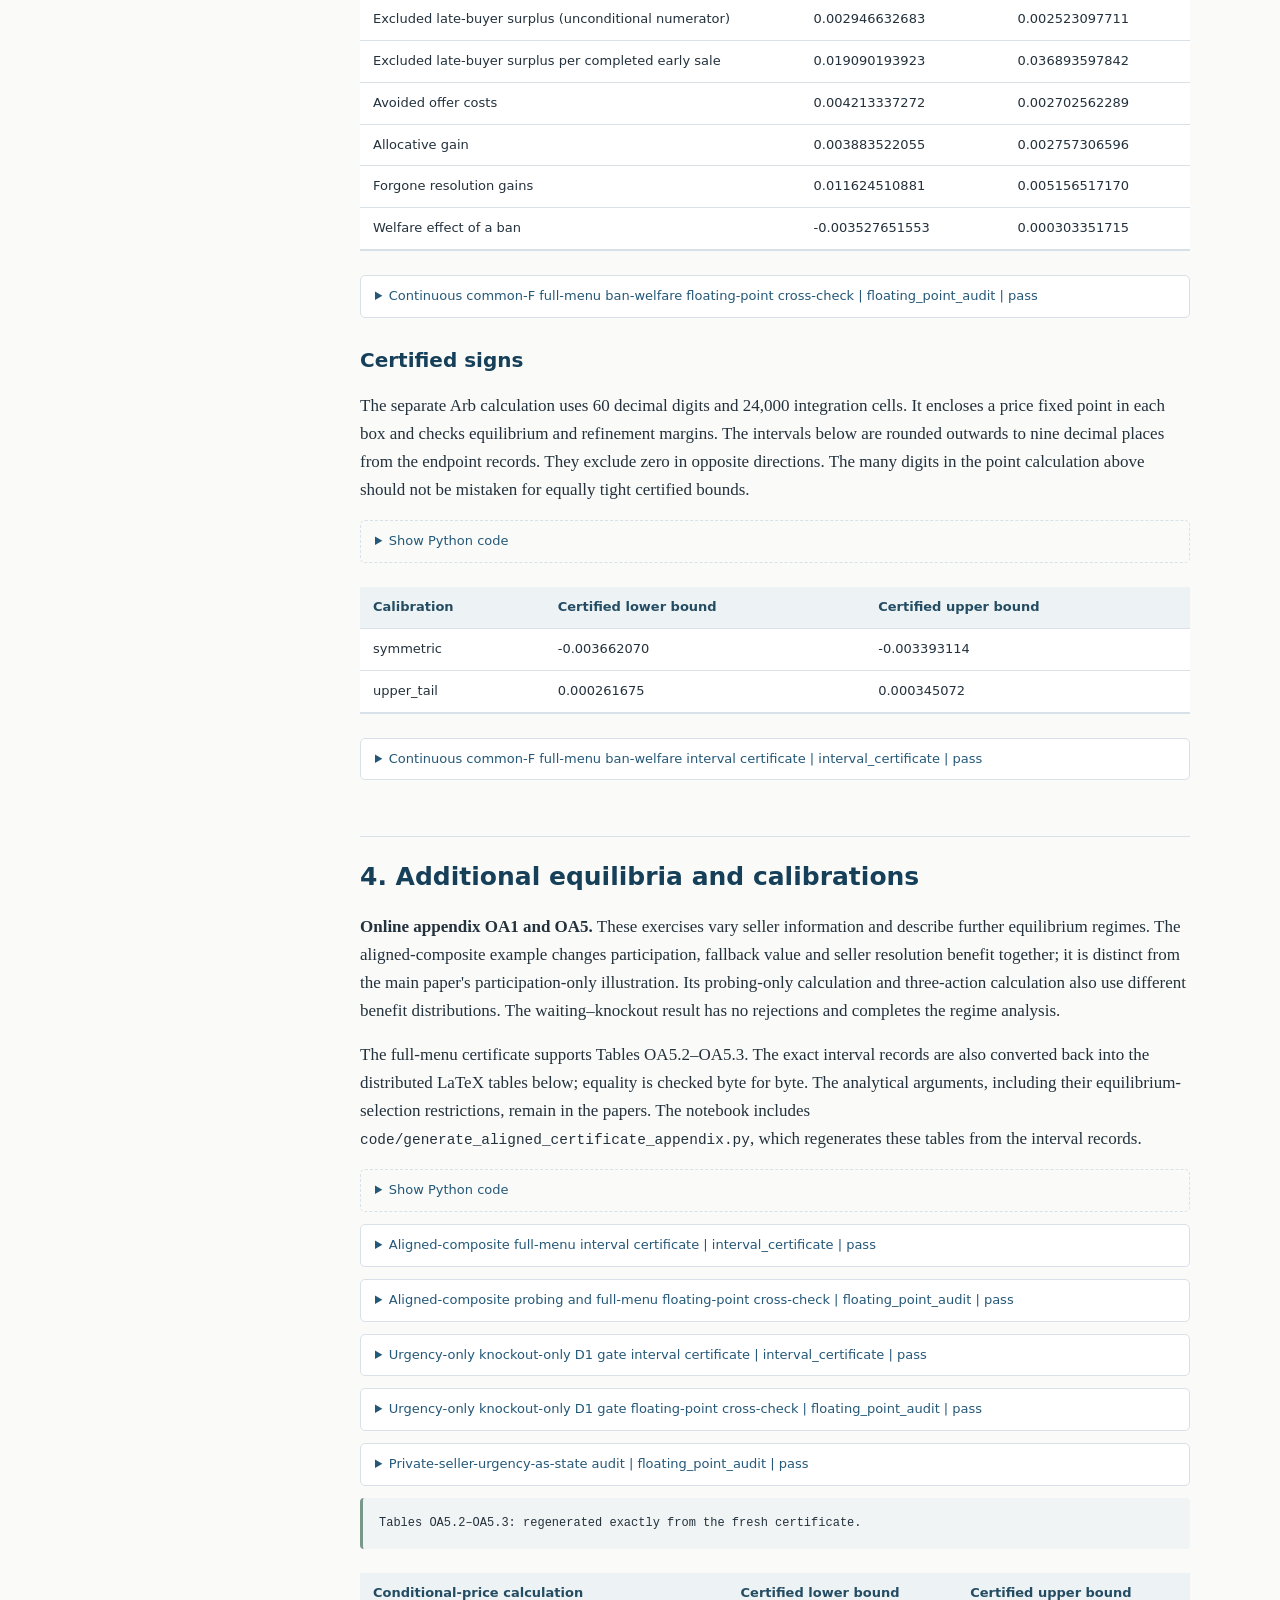
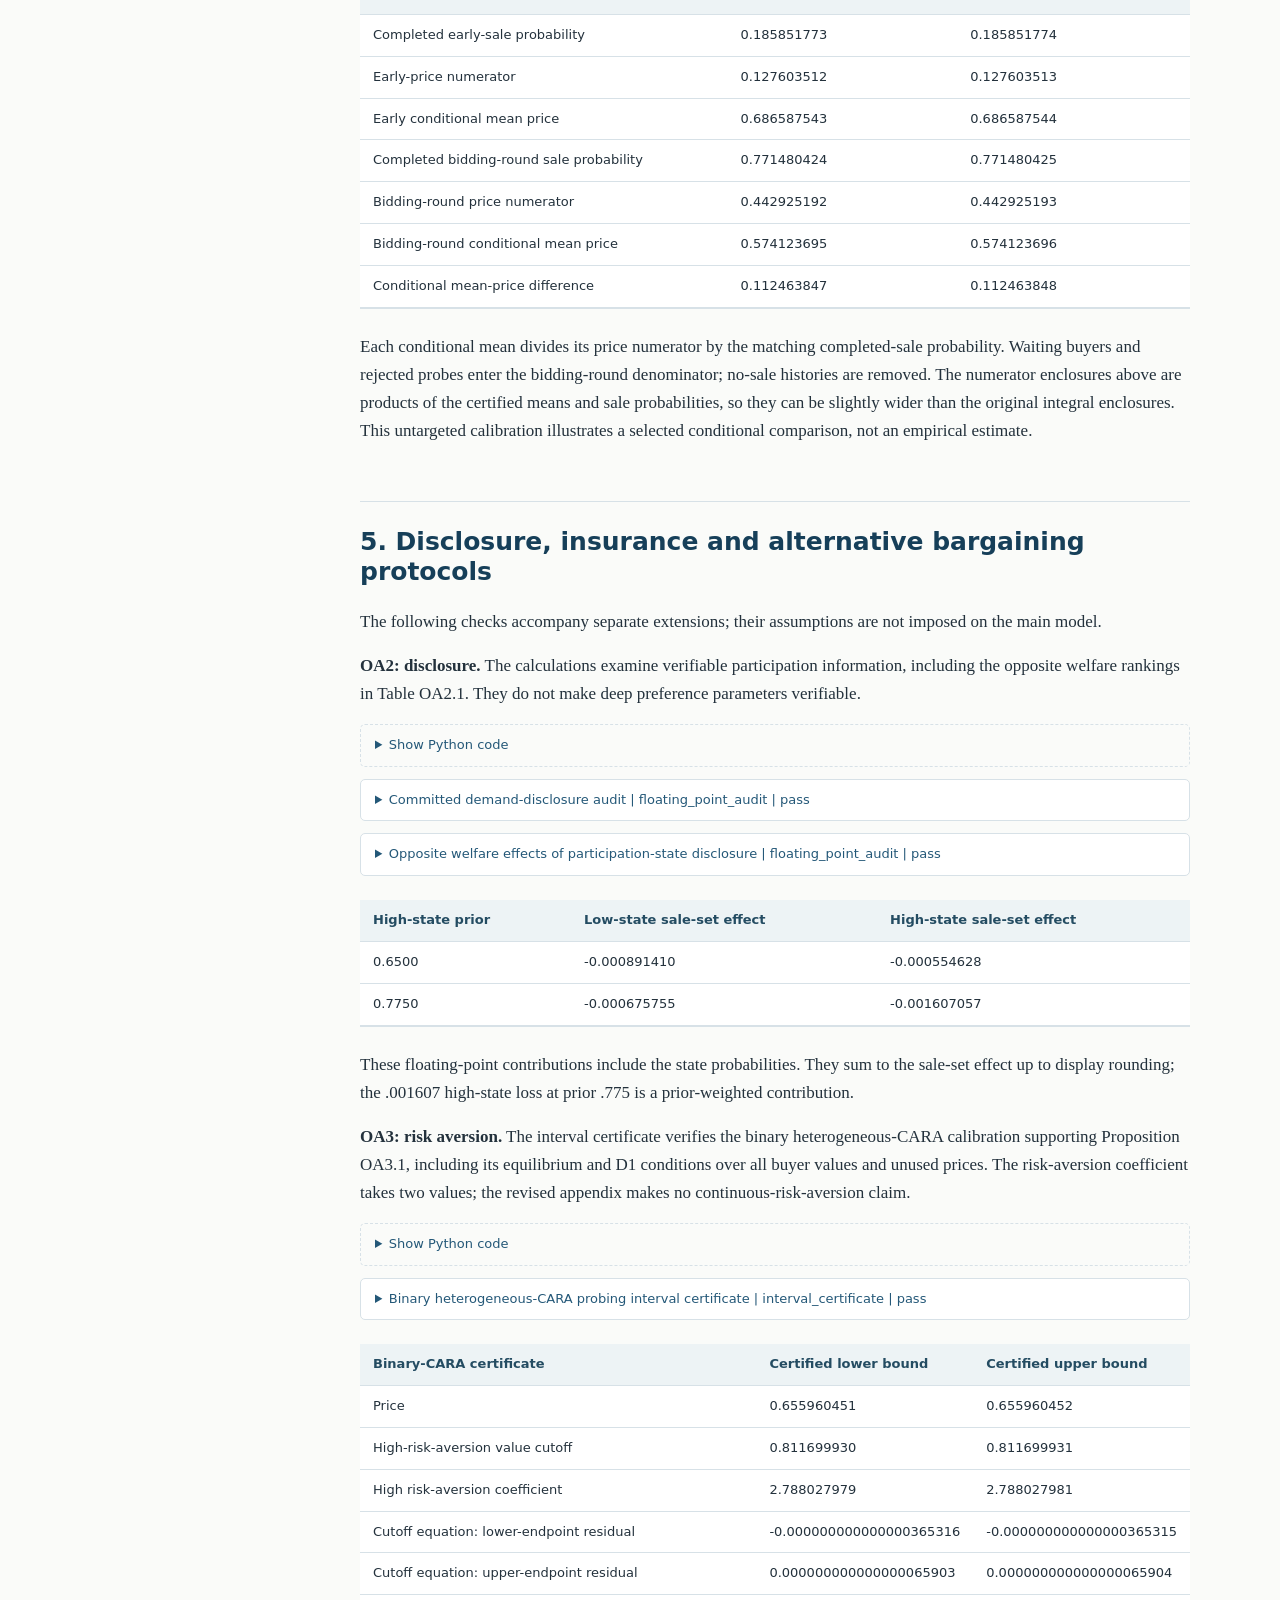
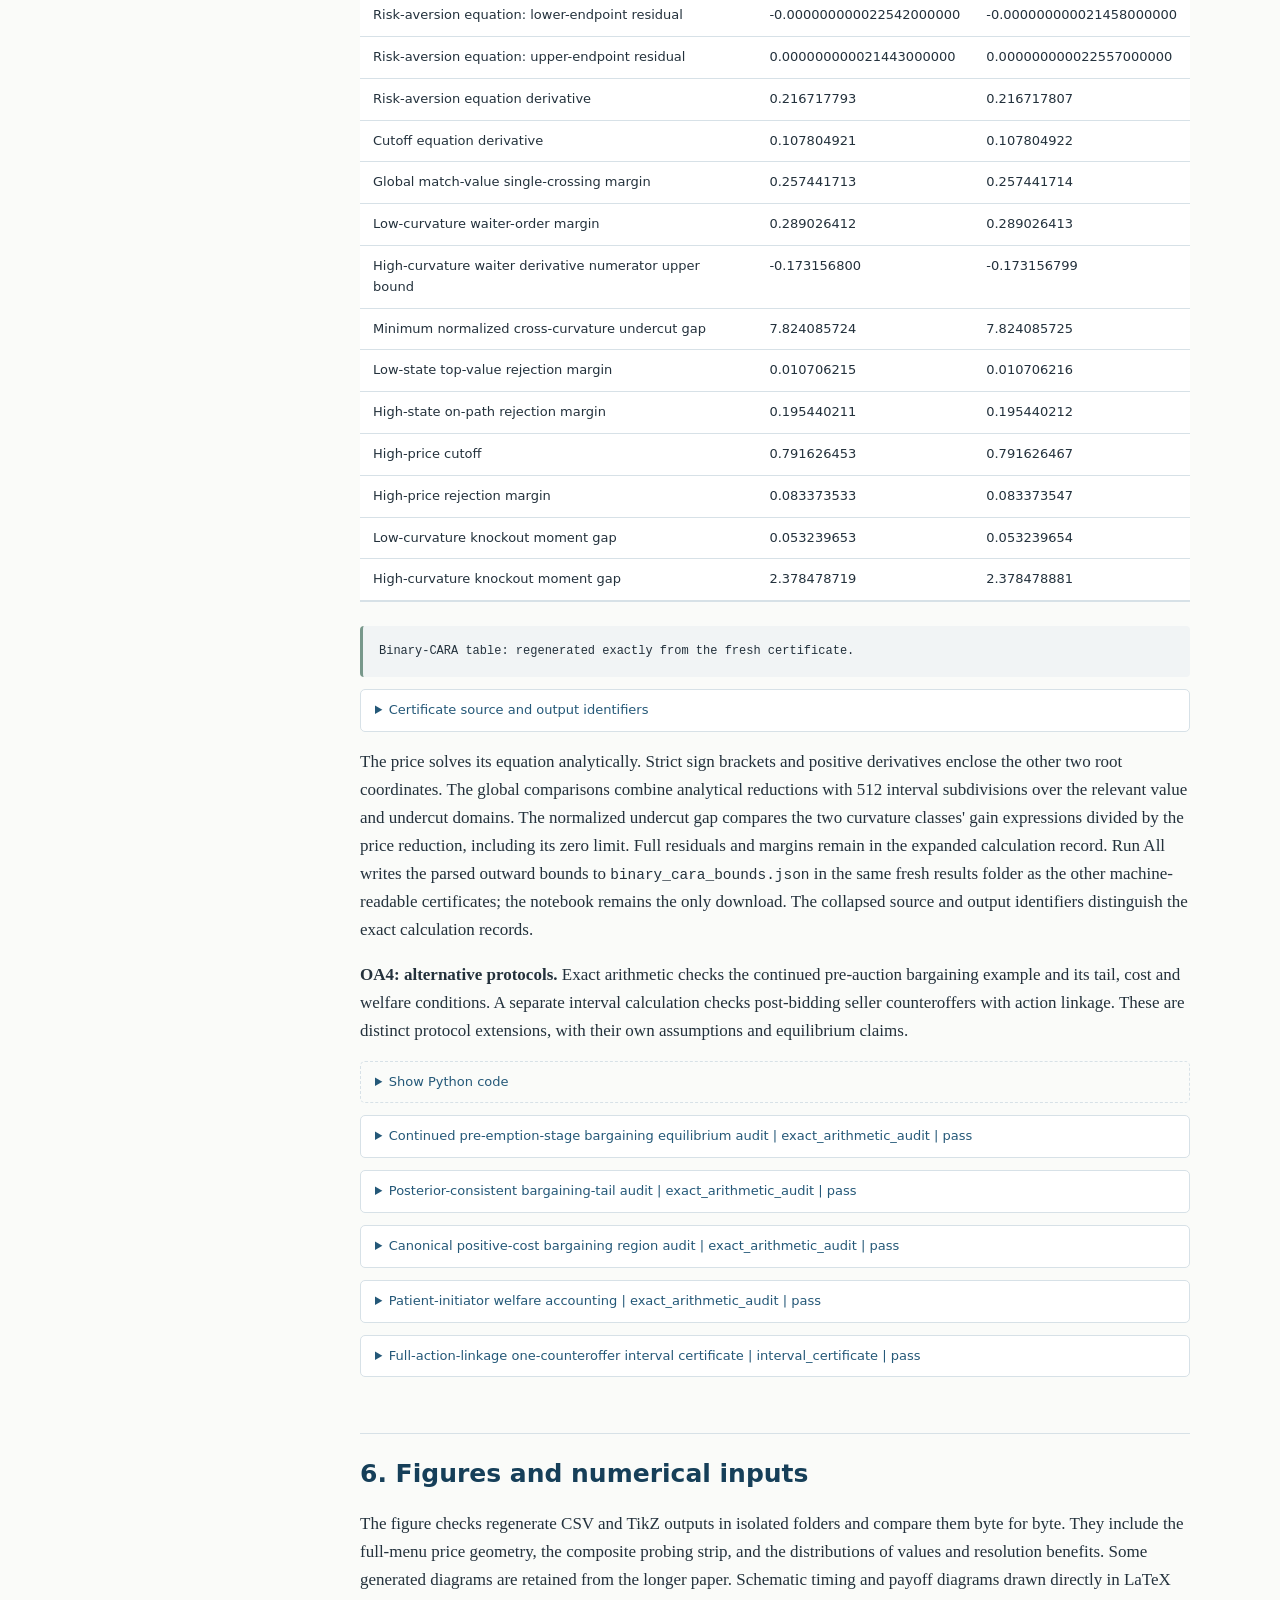
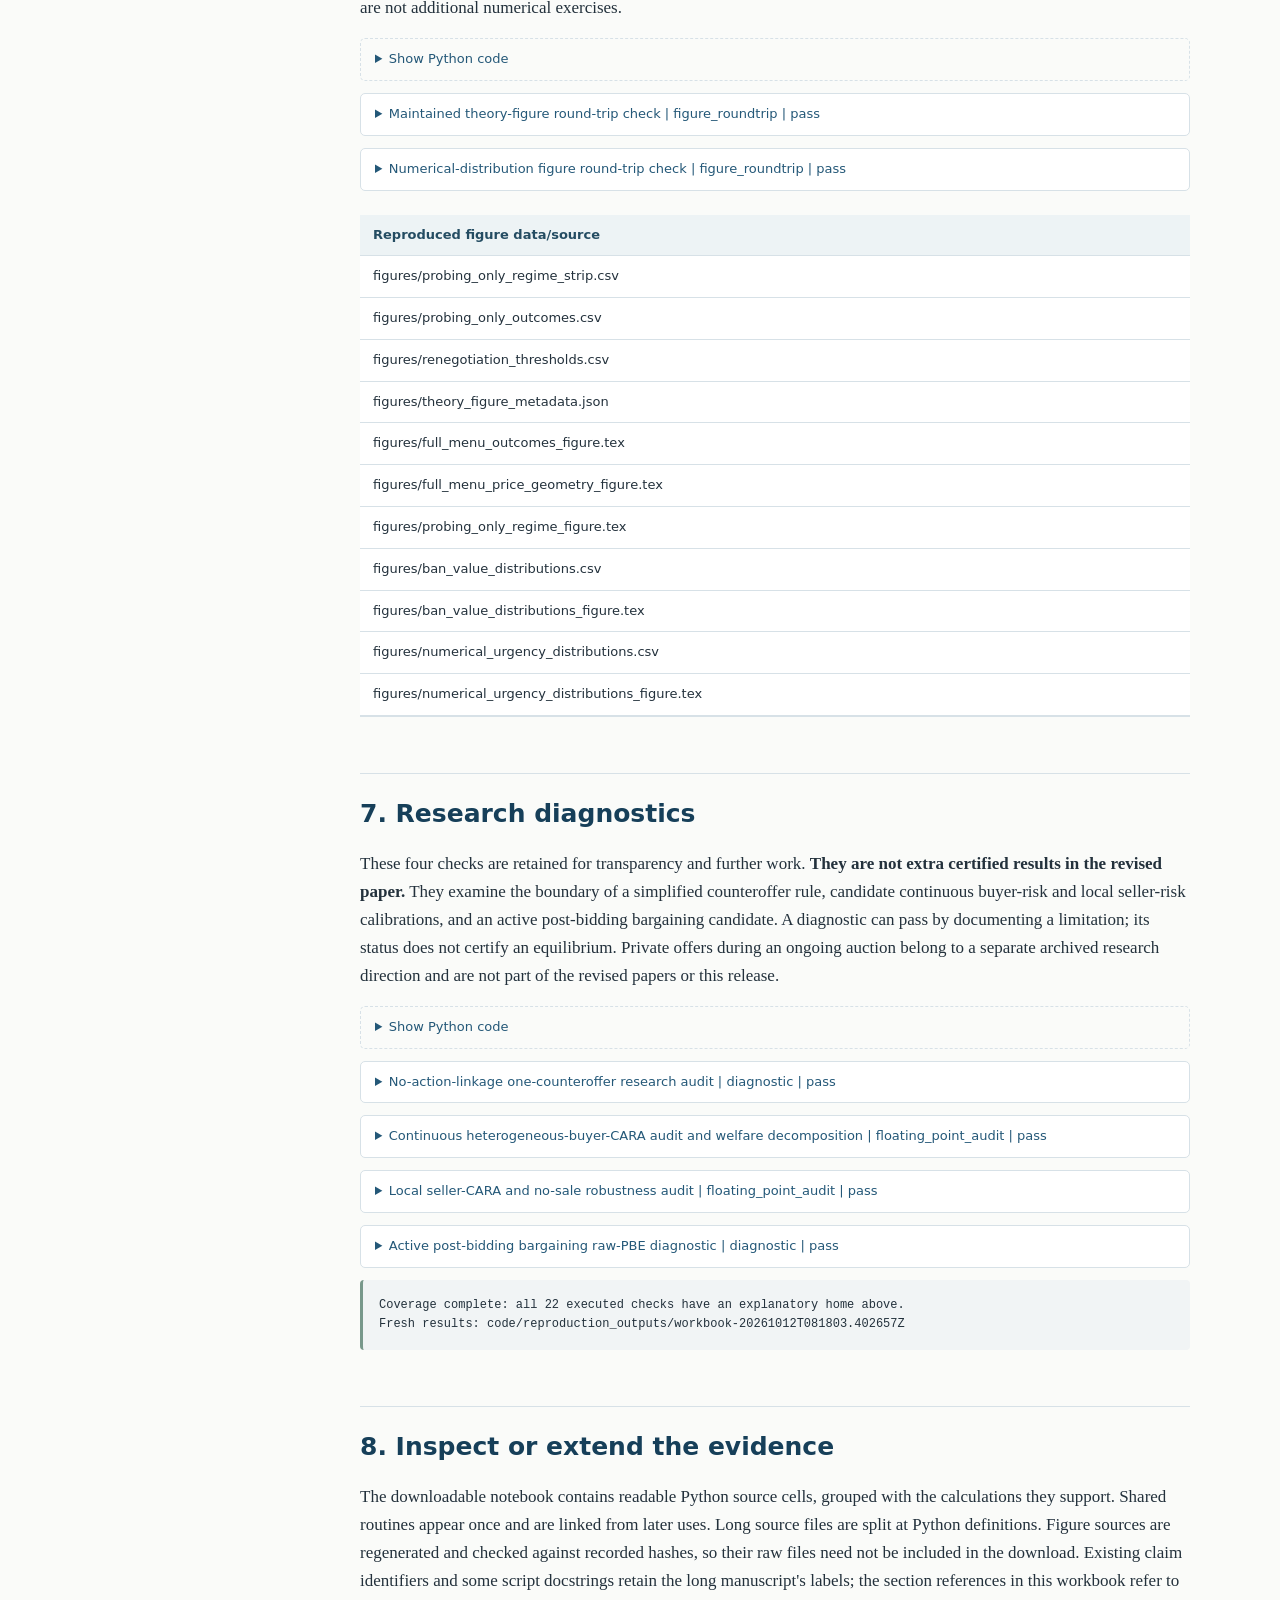
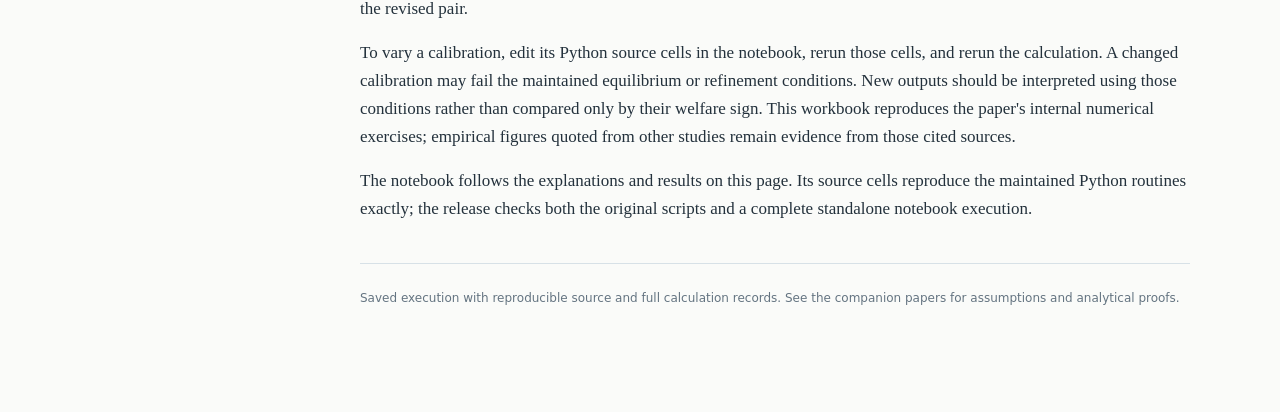
==== commit 2b7f62ee: "Update pre-emption papers and numerical workbook" ====
--- a/papers/pre-emption-numerics.html
+++ b/papers/pre-emption-numerics.html
@@ -94,7 +94,7 @@
     [&#x27;Python&#x27;, sys.version.split()[0]],
     [&#x27;Numerical packages&#x27;, &#x27;numpy 2.3.5; python-flint 0.9.0&#x27;],
     [&#x27;Compute time&#x27;, f&quot;{sum(t[&#x27;duration_seconds&#x27;] for t in tasks.values()):.1f} seconds&quot;],
-])</code></pre></details><div class="table-wrap"><table><thead><tr><th>Execution</th><th>Recorded value</th></tr></thead><tbody><tr><td>Completed (UTC)</td><td>2026-09-22T08:13:50.297431+00:00</td></tr><tr><td>Checks passed</td><td>22 / 22</td></tr><tr><td>Python</td><td>3.12.14</td></tr><tr><td>Numerical packages</td><td>numpy 2.3.5; python-flint 0.9.0</td></tr><tr><td>Compute time</td><td>154.3 seconds</td></tr></tbody></table></div><h2 id="2-participation-information-is-enough-for-probing">2. Participation information is enough for probing</h2>
+])</code></pre></details><div class="table-wrap"><table><thead><tr><th>Execution</th><th>Recorded value</th></tr></thead><tbody><tr><td>Completed (UTC)</td><td>2026-10-12T08:20:37.786086+00:00</td></tr><tr><td>Checks passed</td><td>22 / 22</td></tr><tr><td>Python</td><td>3.12.10</td></tr><tr><td>Numerical packages</td><td>numpy 2.3.5; python-flint 0.9.0</td></tr><tr><td>Compute time</td><td>153.4 seconds</td></tr></tbody></table></div><h2 id="2-participation-information-is-enough-for-probing">2. Participation information is enough for probing</h2>
 <p><strong>Main paper, Section 3.2 and Proposition 3.1.</strong> Values are uniform on [0,1]. Only the number of later buyers changes with the seller's state: 2 or 6. The seller's value is 0.4 in both states, the high-state probability is 0.5, the offer cost is 0.02, and the buyer's resolution benefit has support [0,0.1]. Seller resolution benefits are zero.</p>
 <p>The sufficient probing window contains 0.1. Thus differences in expected competition alone can support both accepted and rejected offers. The distribution of the buyer's resolution benefit is otherwise unspecified within the paper's maintained class. Consequently this example supplies sufficient conditions, not a numerical offer price or attempt rate.</p>
 <details class="code"><summary>Show Python code</summary><pre><code>participation = json.loads((RUN / &#x27;participation_only_exact.json&#x27;).read_text())[&#x27;participation&#x27;]
@@ -186,7 +186,7 @@
     &quot;scope&quot;: &quot;These exact inequalities verify the numerical premises of the paper&#x27;s probing proposition. Existence and D1 compatibility use that proposition&#x27;s analytical proof. No fixed-point price or action probability is computed: those require a specified G.&quot;,
     &quot;status&quot;: &quot;pass&quot;
   },
-  &quot;python&quot;: &quot;3.12.14&quot;,
+  &quot;python&quot;: &quot;3.12.10&quot;,
   &quot;status&quot;: &quot;pass&quot;
 }
 </pre></details><h2 id="3-a-ban-can-raise-or-lower-welfare">3. A ban can raise or lower welfare</h2>
@@ -1516,10 +1516,10 @@
                                         for path in task[&#x27;outputs&#x27;]])</code></pre></details><details class="record"><summary>Maintained theory-figure round-trip check | figure_roundtrip | pass</summary><p><code>code/generate_theory_figure_data.py, code/generate_probing_only_regime_figure.py</code></p><pre>THEORY FIGURE DATA: PASS
   probing strip and three-outcome example reproduced
   renegotiation type thresholds and q-r-p path reproduced
-  wrote six deterministic files under C:\Users\EmilMathiasStrømHals\Documents\GitHub\Pre-emptive-bids\code\reproduction_outputs\workbook-20260922T081114.342365Z\maintained_theory_figures_roundtrip_workspace\figures
+  wrote six deterministic files under C:\Users\EmilMathiasStrømHals\Documents\GitHub\Pre-emptive-bids\code\reproduction_outputs\workbook-20261012T081803.402657Z\maintained_theory_figures_roundtrip_workspace\figures
 
 ALIGNED-COMPOSITE PROBING FIGURE: PASS
-  wrote C:\Users\EmilMathiasStrømHals\Documents\GitHub\Pre-emptive-bids\code\reproduction_outputs\workbook-20260922T081114.342365Z\maintained_theory_figures_roundtrip_workspace\figures\probing_only_regime_figure.tex
+  wrote C:\Users\EmilMathiasStrømHals\Documents\GitHub\Pre-emptive-bids\code\reproduction_outputs\workbook-20261012T081803.402657Z\maintained_theory_figures_roundtrip_workspace\figures\probing_only_regime_figure.tex
   no-early-offer boundary = 0.020000000
   probing theorem upper = 0.0928219067
   no numerical continuation row generated
@@ -2038,7 +2038,7 @@
   }
 }
 </pre></details><pre class="result">Coverage complete: all 22 executed checks have an explanatory home above.
-Fresh results: code/reproduction_outputs/workbook-20260922T081114.342365Z
+Fresh results: code/reproduction_outputs/workbook-20261012T081803.402657Z
 </pre><h2 id="8-inspect-or-extend-the-evidence">8. Inspect or extend the evidence</h2>
 <p>The downloadable notebook contains readable Python source cells, grouped with the calculations they support. Shared routines appear once and are linked from later uses. Long source files are split at Python definitions. Figure sources are regenerated and checked against recorded hashes, so their raw files need not be included in the download. Existing claim identifiers and some script docstrings retain the long manuscript's labels; the section references in this workbook refer to the revised pair.</p>
 <p>To vary a calibration, edit its Python source cells in the notebook, rerun those cells, and rerun the calculation. A changed calibration may fail the maintained equilibrium or refinement conditions. New outputs should be interpreted using those conditions rather than compared only by their welfare sign. This workbook reproduces the paper's internal numerical exercises; empirical figures quoted from other studies remain evidence from those cited sources.</p>
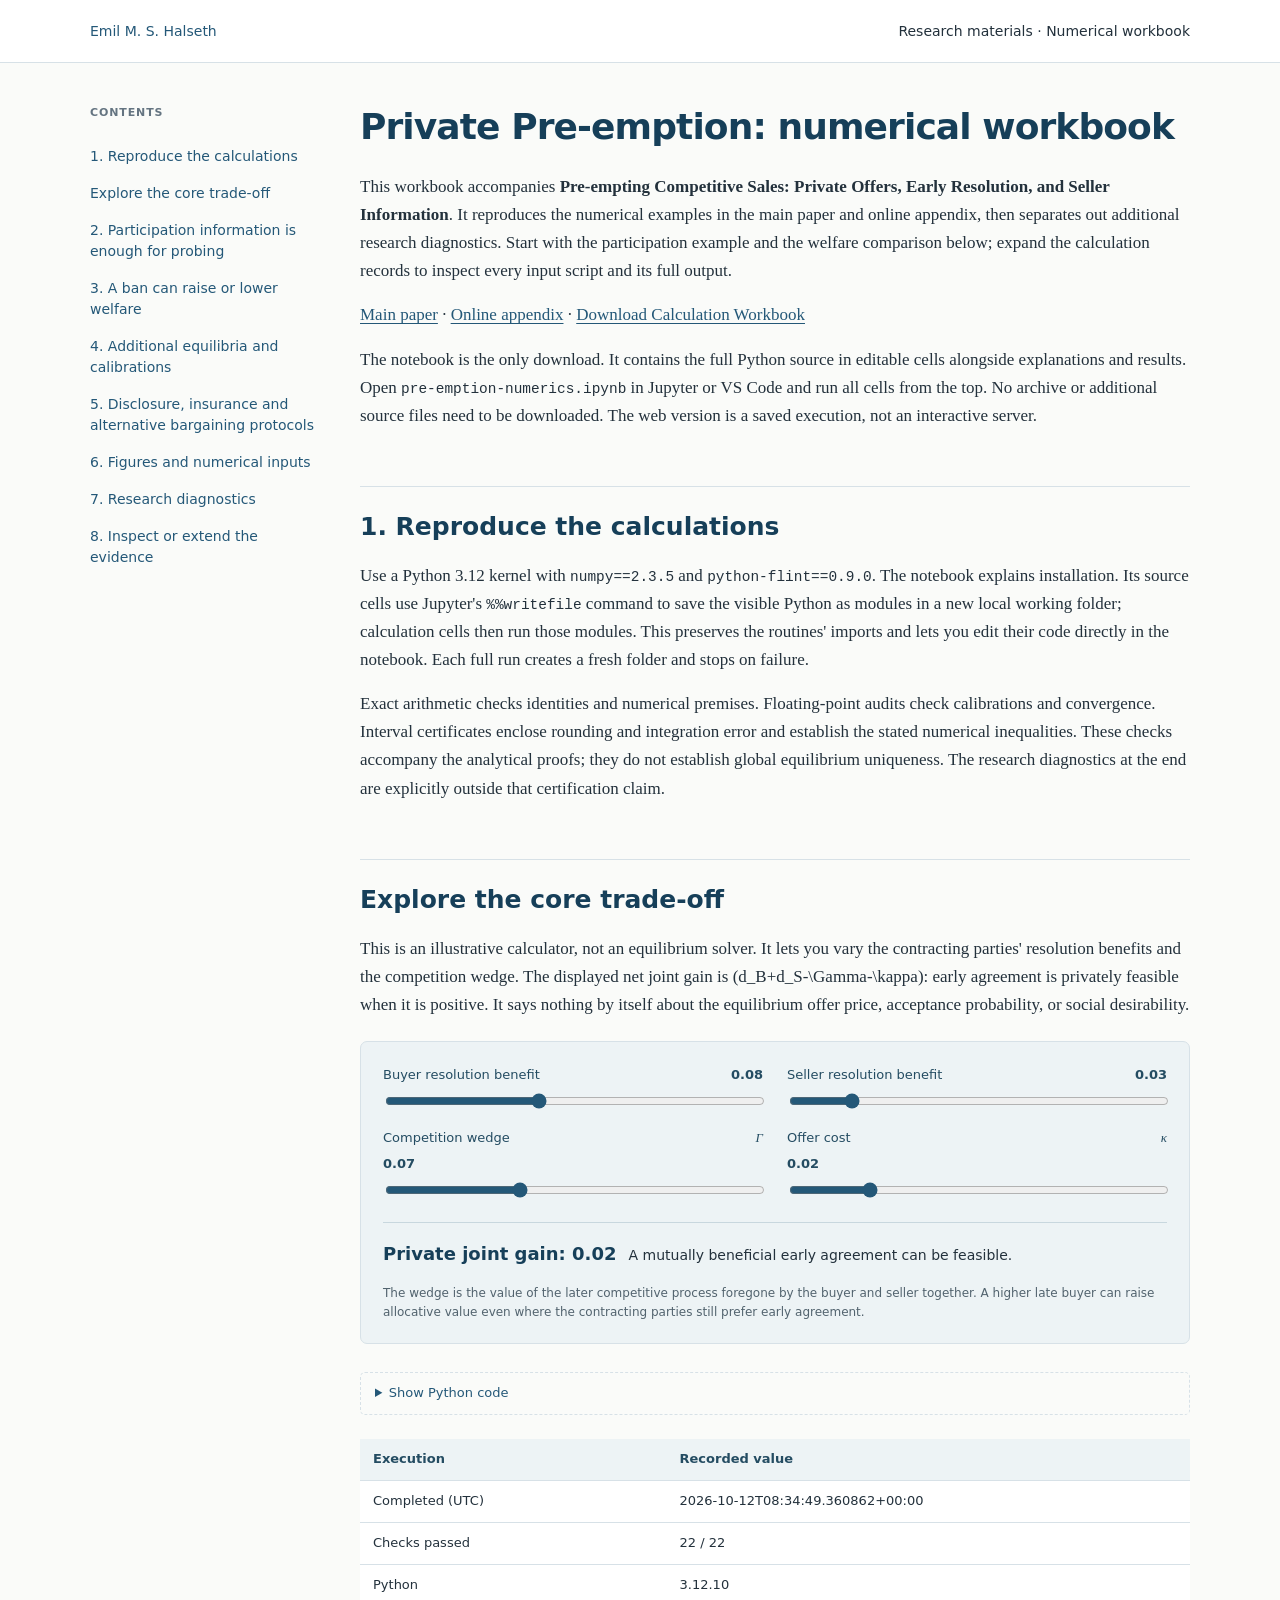
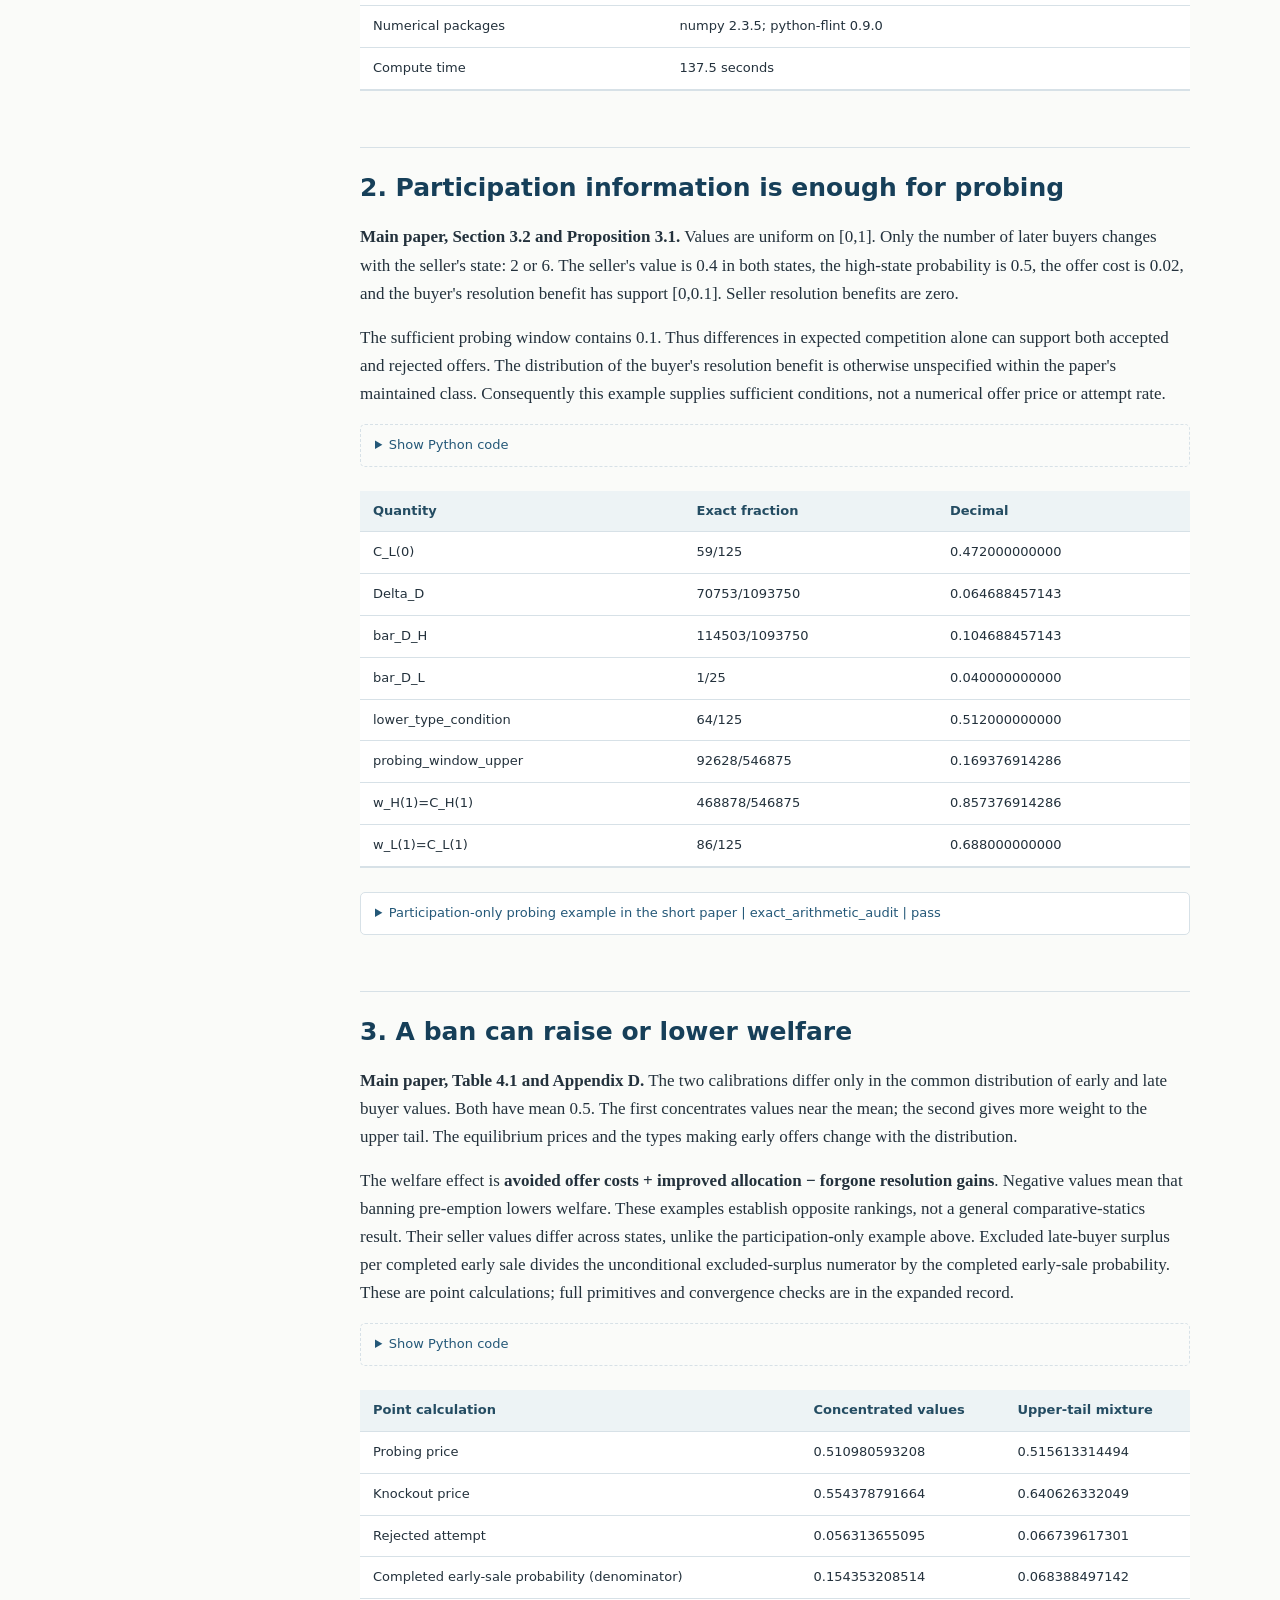
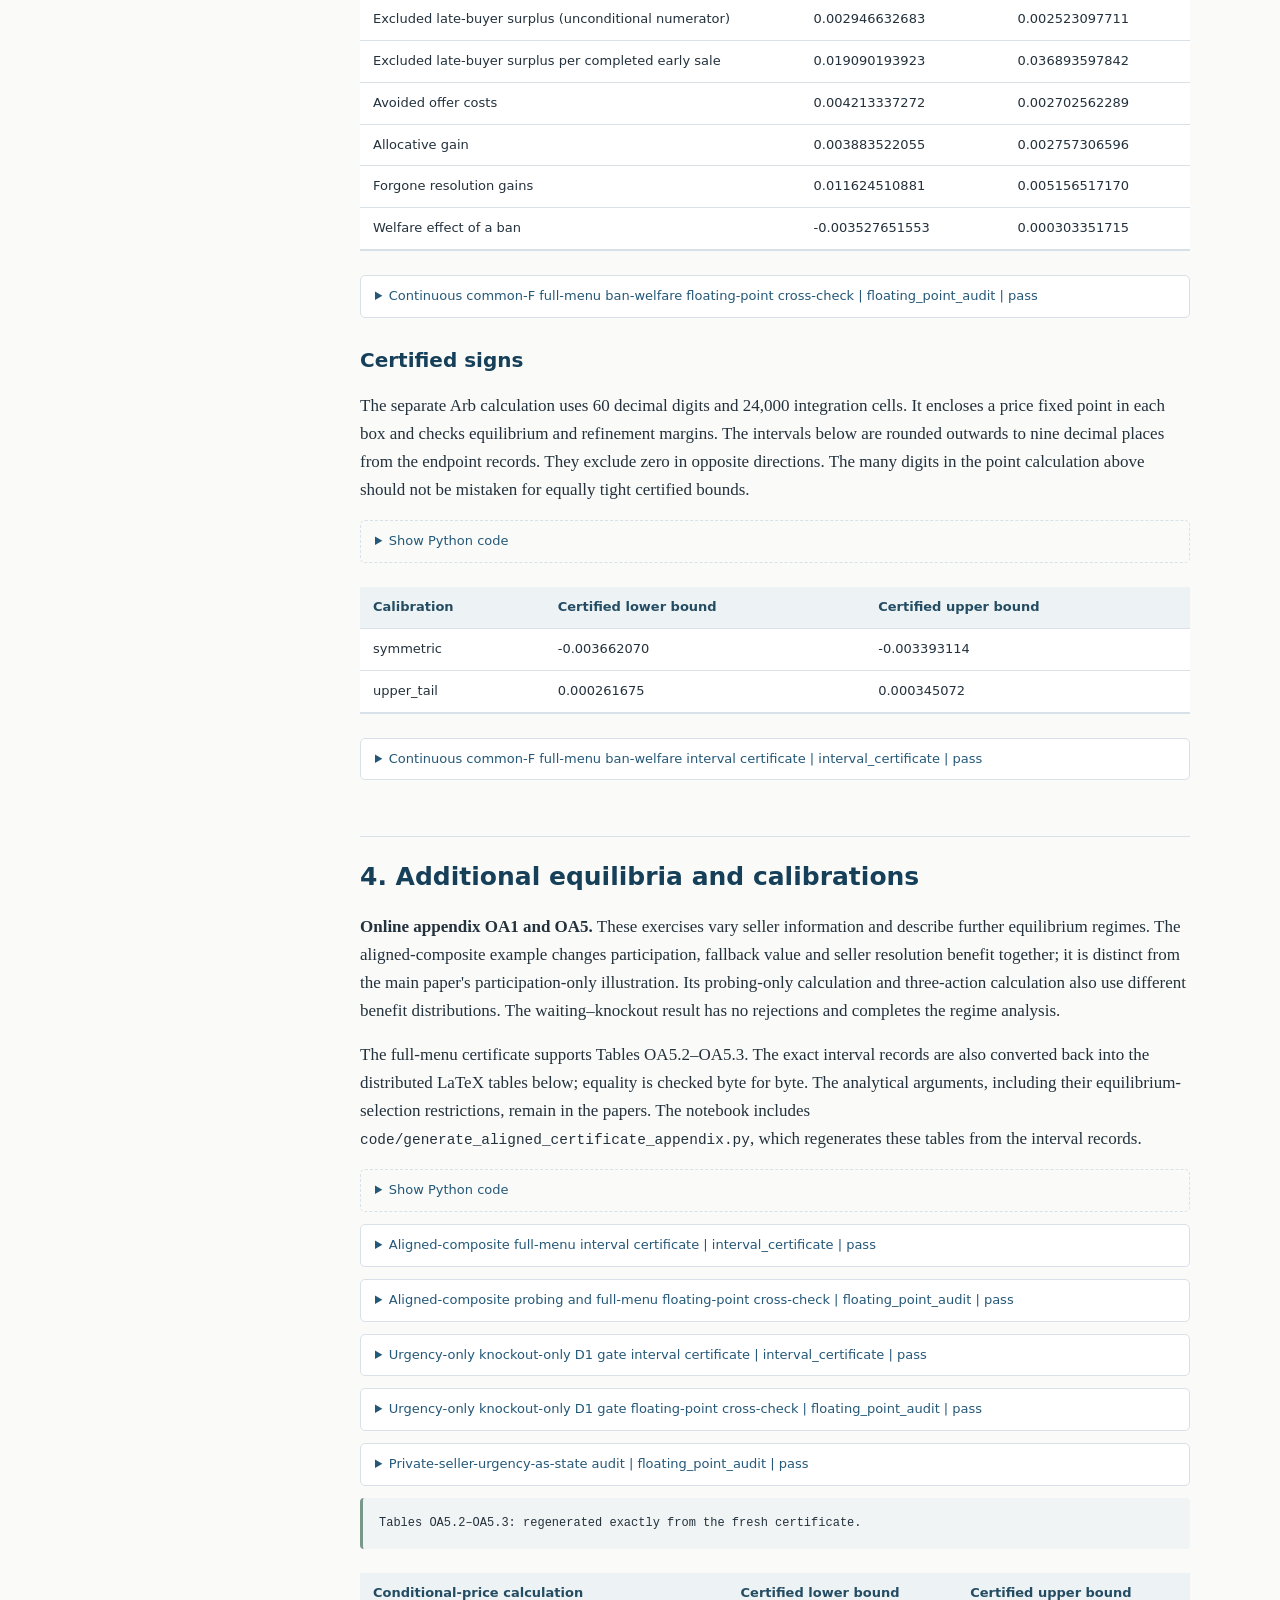
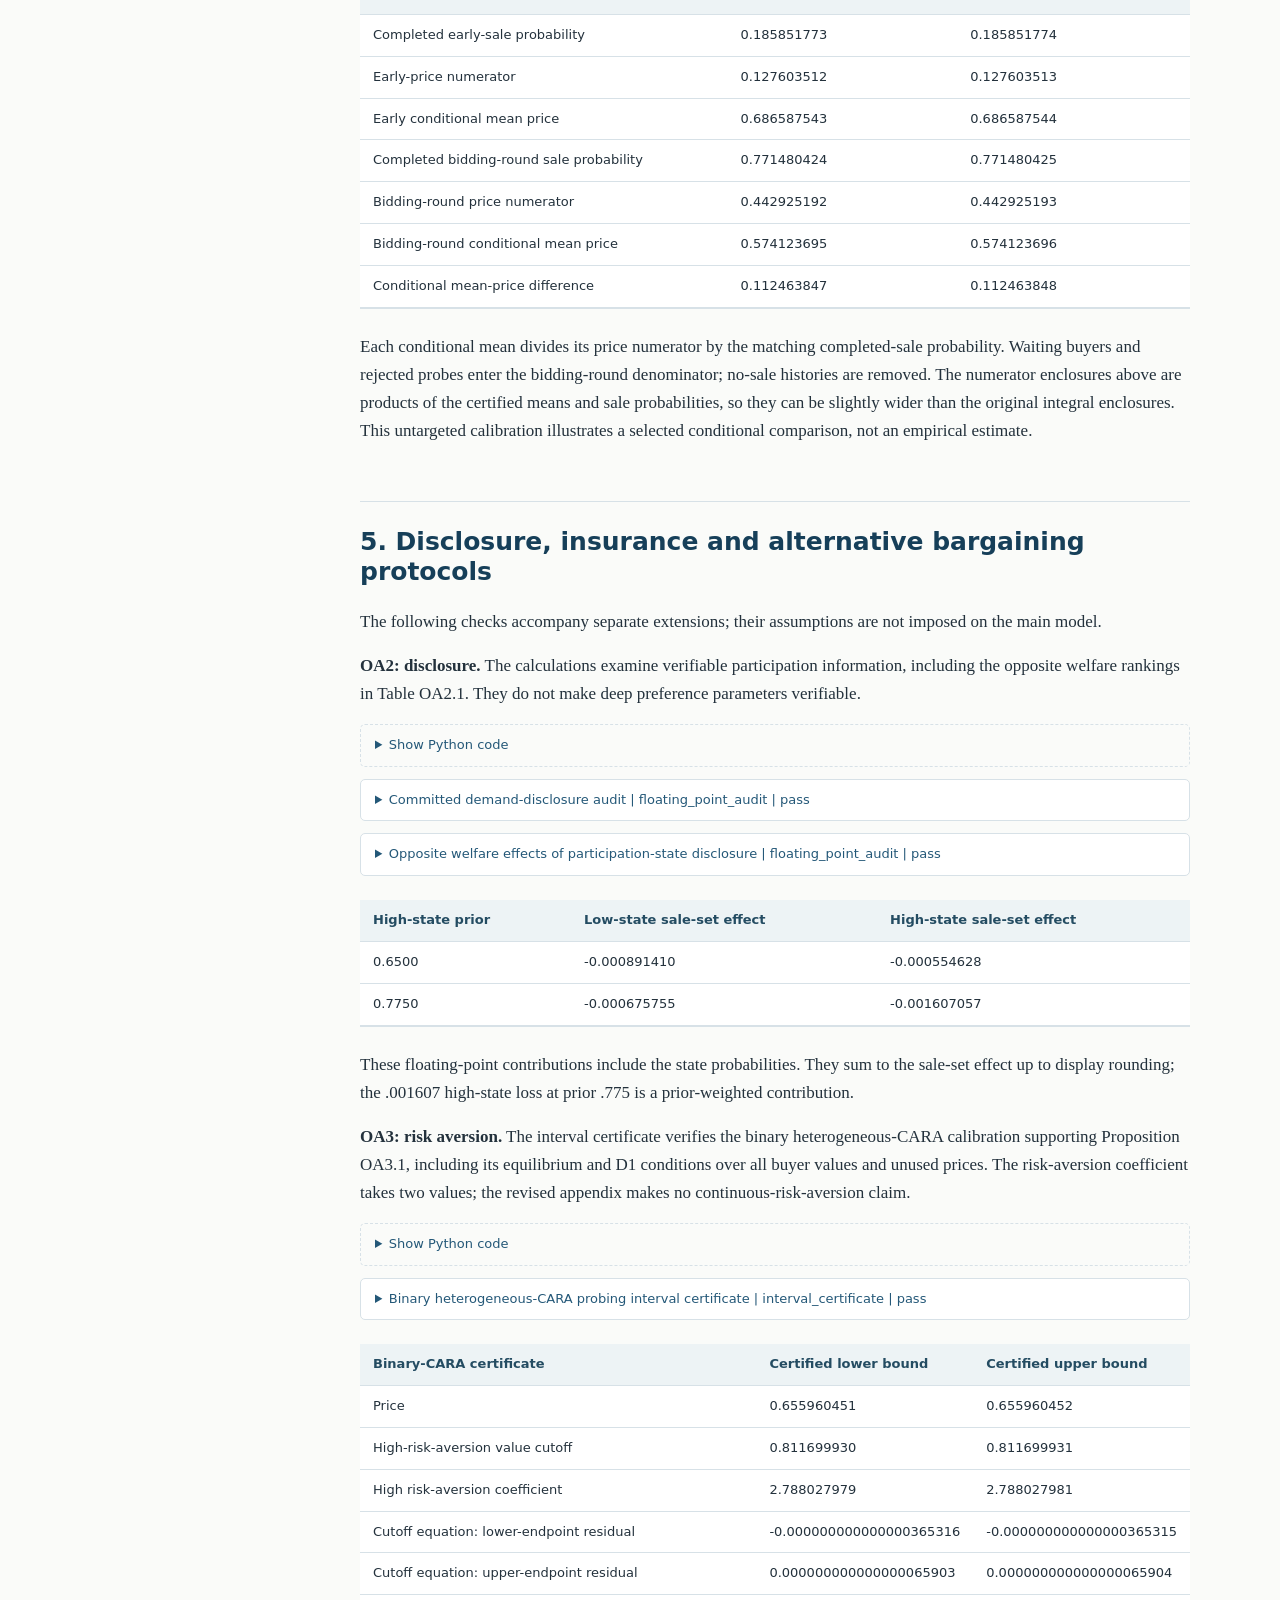
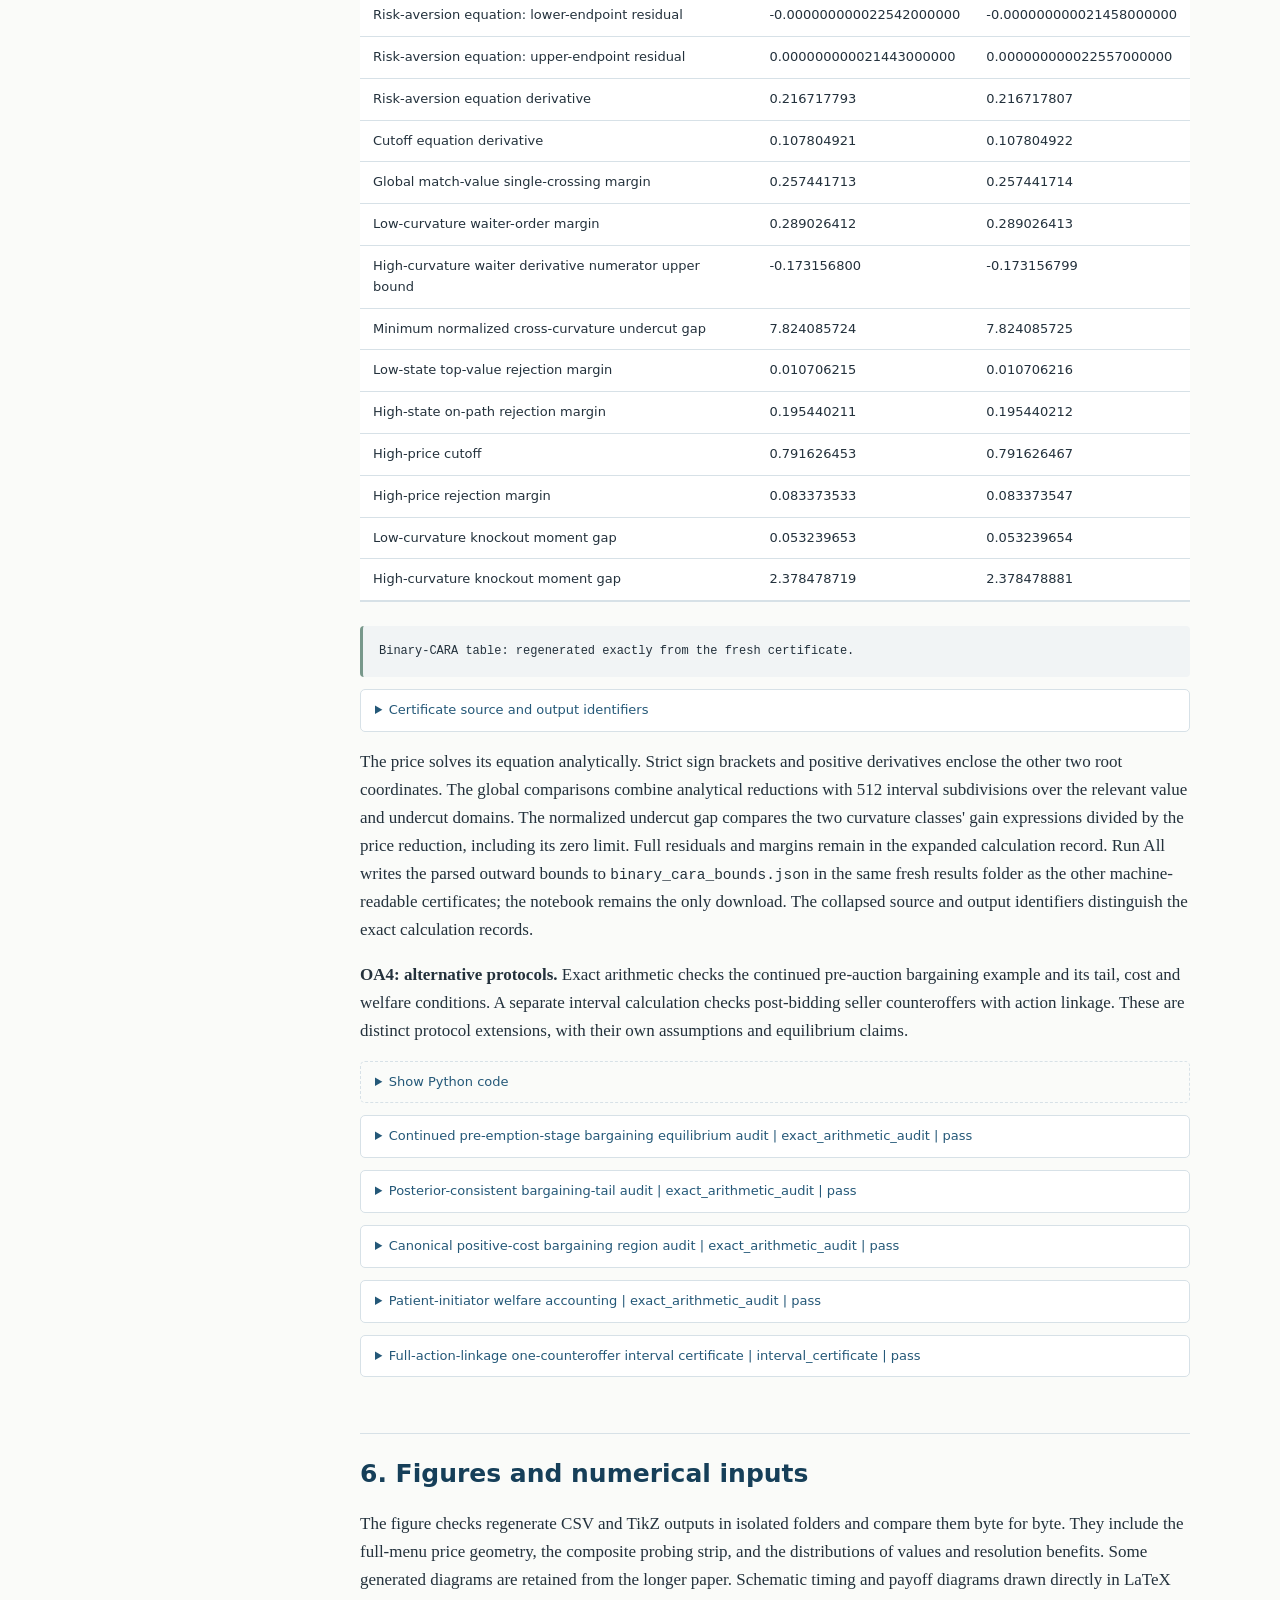
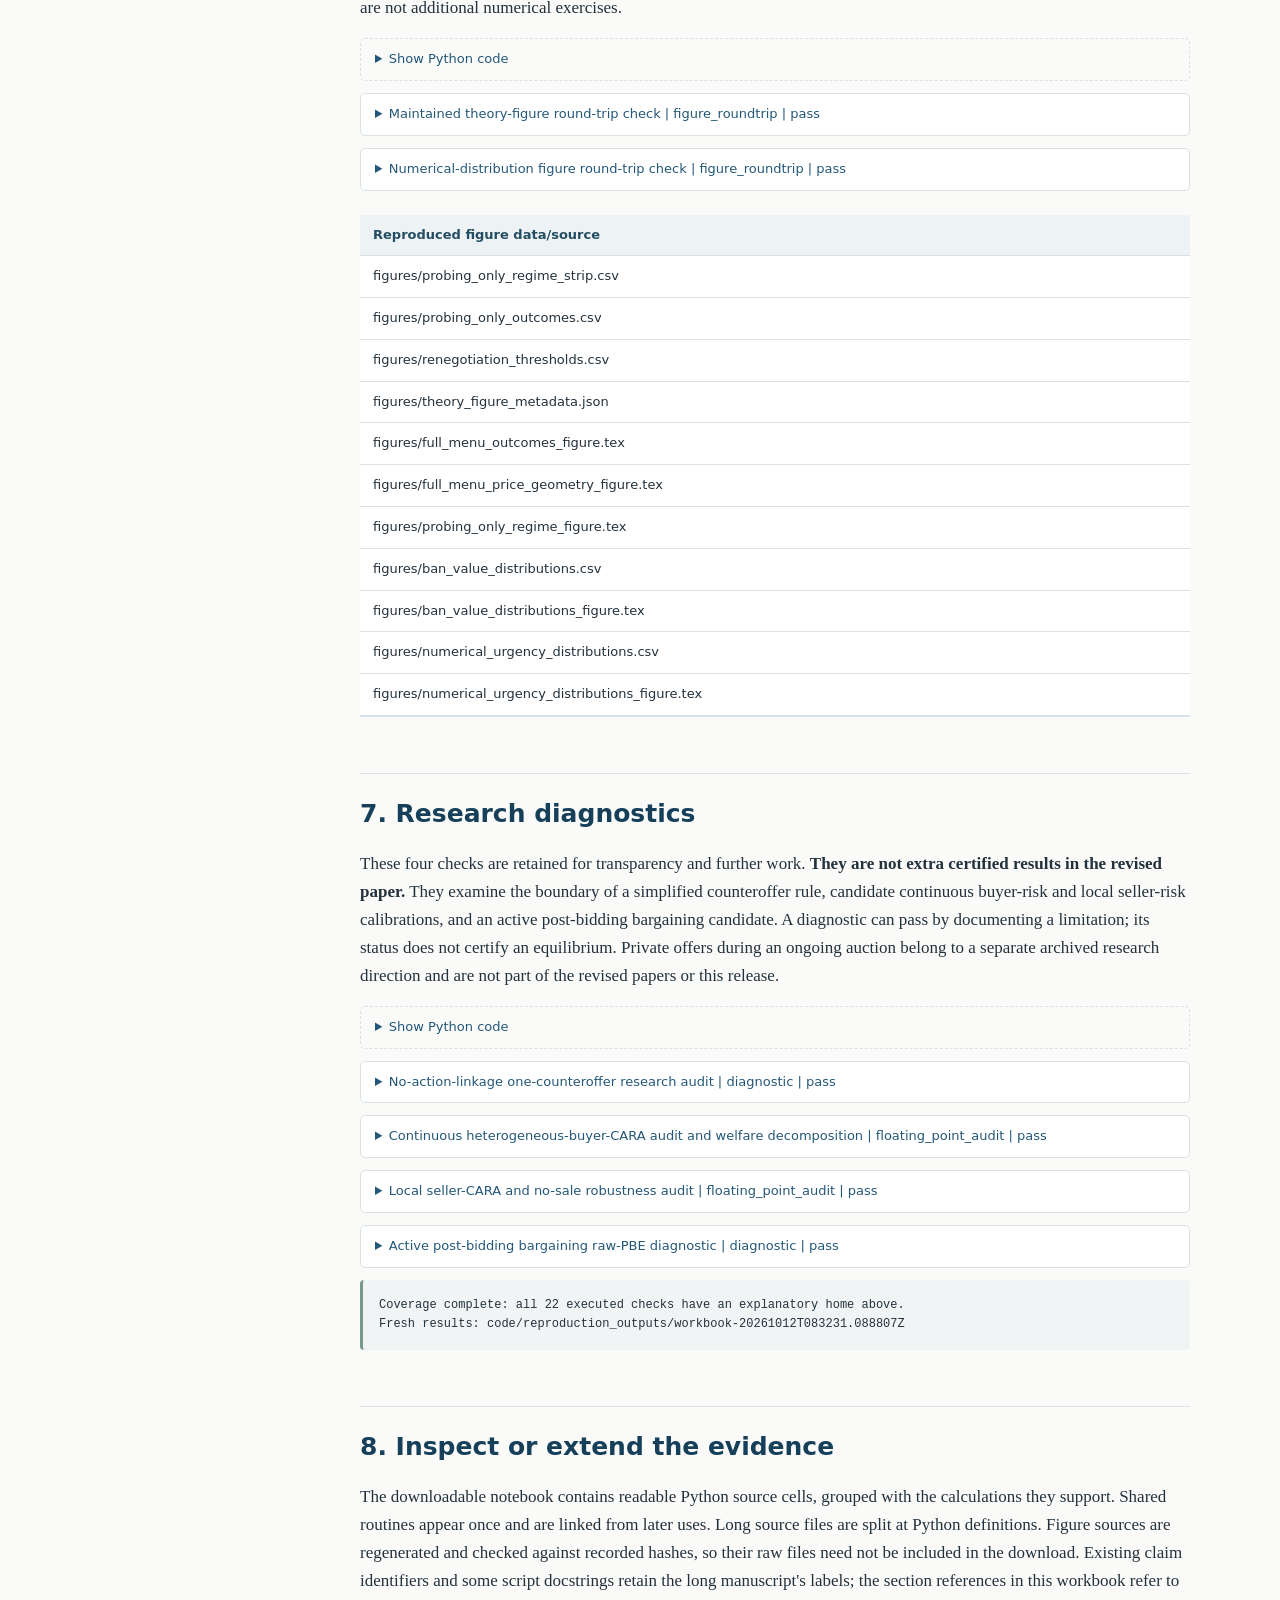
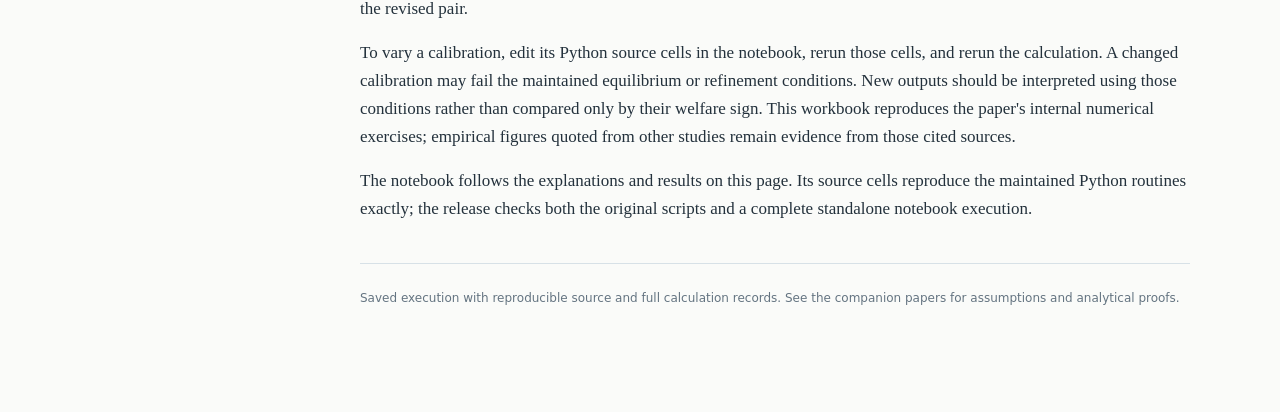
==== commit e4e7ad43: "Update pre-emption papers and numerical workbook" ====
--- a/papers/pre-emption-numerics.html
+++ b/papers/pre-emption-numerics.html
@@ -94,7 +94,7 @@
     [&#x27;Python&#x27;, sys.version.split()[0]],
     [&#x27;Numerical packages&#x27;, &#x27;numpy 2.3.5; python-flint 0.9.0&#x27;],
     [&#x27;Compute time&#x27;, f&quot;{sum(t[&#x27;duration_seconds&#x27;] for t in tasks.values()):.1f} seconds&quot;],
-])</code></pre></details><div class="table-wrap"><table><thead><tr><th>Execution</th><th>Recorded value</th></tr></thead><tbody><tr><td>Completed (UTC)</td><td>2026-10-12T08:20:37.786086+00:00</td></tr><tr><td>Checks passed</td><td>22 / 22</td></tr><tr><td>Python</td><td>3.12.10</td></tr><tr><td>Numerical packages</td><td>numpy 2.3.5; python-flint 0.9.0</td></tr><tr><td>Compute time</td><td>153.4 seconds</td></tr></tbody></table></div><h2 id="2-participation-information-is-enough-for-probing">2. Participation information is enough for probing</h2>
+])</code></pre></details><div class="table-wrap"><table><thead><tr><th>Execution</th><th>Recorded value</th></tr></thead><tbody><tr><td>Completed (UTC)</td><td>2026-10-12T08:34:49.360862+00:00</td></tr><tr><td>Checks passed</td><td>22 / 22</td></tr><tr><td>Python</td><td>3.12.10</td></tr><tr><td>Numerical packages</td><td>numpy 2.3.5; python-flint 0.9.0</td></tr><tr><td>Compute time</td><td>137.5 seconds</td></tr></tbody></table></div><h2 id="2-participation-information-is-enough-for-probing">2. Participation information is enough for probing</h2>
 <p><strong>Main paper, Section 3.2 and Proposition 3.1.</strong> Values are uniform on [0,1]. Only the number of later buyers changes with the seller's state: 2 or 6. The seller's value is 0.4 in both states, the high-state probability is 0.5, the offer cost is 0.02, and the buyer's resolution benefit has support [0,0.1]. Seller resolution benefits are zero.</p>
 <p>The sufficient probing window contains 0.1. Thus differences in expected competition alone can support both accepted and rejected offers. The distribution of the buyer's resolution benefit is otherwise unspecified within the paper's maintained class. Consequently this example supplies sufficient conditions, not a numerical offer price or attempt rate.</p>
 <details class="code"><summary>Show Python code</summary><pre><code>participation = json.loads((RUN / &#x27;participation_only_exact.json&#x27;).read_text())[&#x27;participation&#x27;]
@@ -1516,10 +1516,10 @@
                                         for path in task[&#x27;outputs&#x27;]])</code></pre></details><details class="record"><summary>Maintained theory-figure round-trip check | figure_roundtrip | pass</summary><p><code>code/generate_theory_figure_data.py, code/generate_probing_only_regime_figure.py</code></p><pre>THEORY FIGURE DATA: PASS
   probing strip and three-outcome example reproduced
   renegotiation type thresholds and q-r-p path reproduced
-  wrote six deterministic files under C:\Users\EmilMathiasStrømHals\Documents\GitHub\Pre-emptive-bids\code\reproduction_outputs\workbook-20261012T081803.402657Z\maintained_theory_figures_roundtrip_workspace\figures
+  wrote six deterministic files under C:\Users\EmilMathiasStrømHals\Documents\GitHub\Pre-emptive-bids\code\reproduction_outputs\workbook-20261012T083231.088807Z\maintained_theory_figures_roundtrip_workspace\figures
 
 ALIGNED-COMPOSITE PROBING FIGURE: PASS
-  wrote C:\Users\EmilMathiasStrømHals\Documents\GitHub\Pre-emptive-bids\code\reproduction_outputs\workbook-20261012T081803.402657Z\maintained_theory_figures_roundtrip_workspace\figures\probing_only_regime_figure.tex
+  wrote C:\Users\EmilMathiasStrømHals\Documents\GitHub\Pre-emptive-bids\code\reproduction_outputs\workbook-20261012T083231.088807Z\maintained_theory_figures_roundtrip_workspace\figures\probing_only_regime_figure.tex
   no-early-offer boundary = 0.020000000
   probing theorem upper = 0.0928219067
   no numerical continuation row generated
@@ -2038,7 +2038,7 @@
   }
 }
 </pre></details><pre class="result">Coverage complete: all 22 executed checks have an explanatory home above.
-Fresh results: code/reproduction_outputs/workbook-20261012T081803.402657Z
+Fresh results: code/reproduction_outputs/workbook-20261012T083231.088807Z
 </pre><h2 id="8-inspect-or-extend-the-evidence">8. Inspect or extend the evidence</h2>
 <p>The downloadable notebook contains readable Python source cells, grouped with the calculations they support. Shared routines appear once and are linked from later uses. Long source files are split at Python definitions. Figure sources are regenerated and checked against recorded hashes, so their raw files need not be included in the download. Existing claim identifiers and some script docstrings retain the long manuscript's labels; the section references in this workbook refer to the revised pair.</p>
 <p>To vary a calibration, edit its Python source cells in the notebook, rerun those cells, and rerun the calculation. A changed calibration may fail the maintained equilibrium or refinement conditions. New outputs should be interpreted using those conditions rather than compared only by their welfare sign. This workbook reproduces the paper's internal numerical exercises; empirical figures quoted from other studies remain evidence from those cited sources.</p>
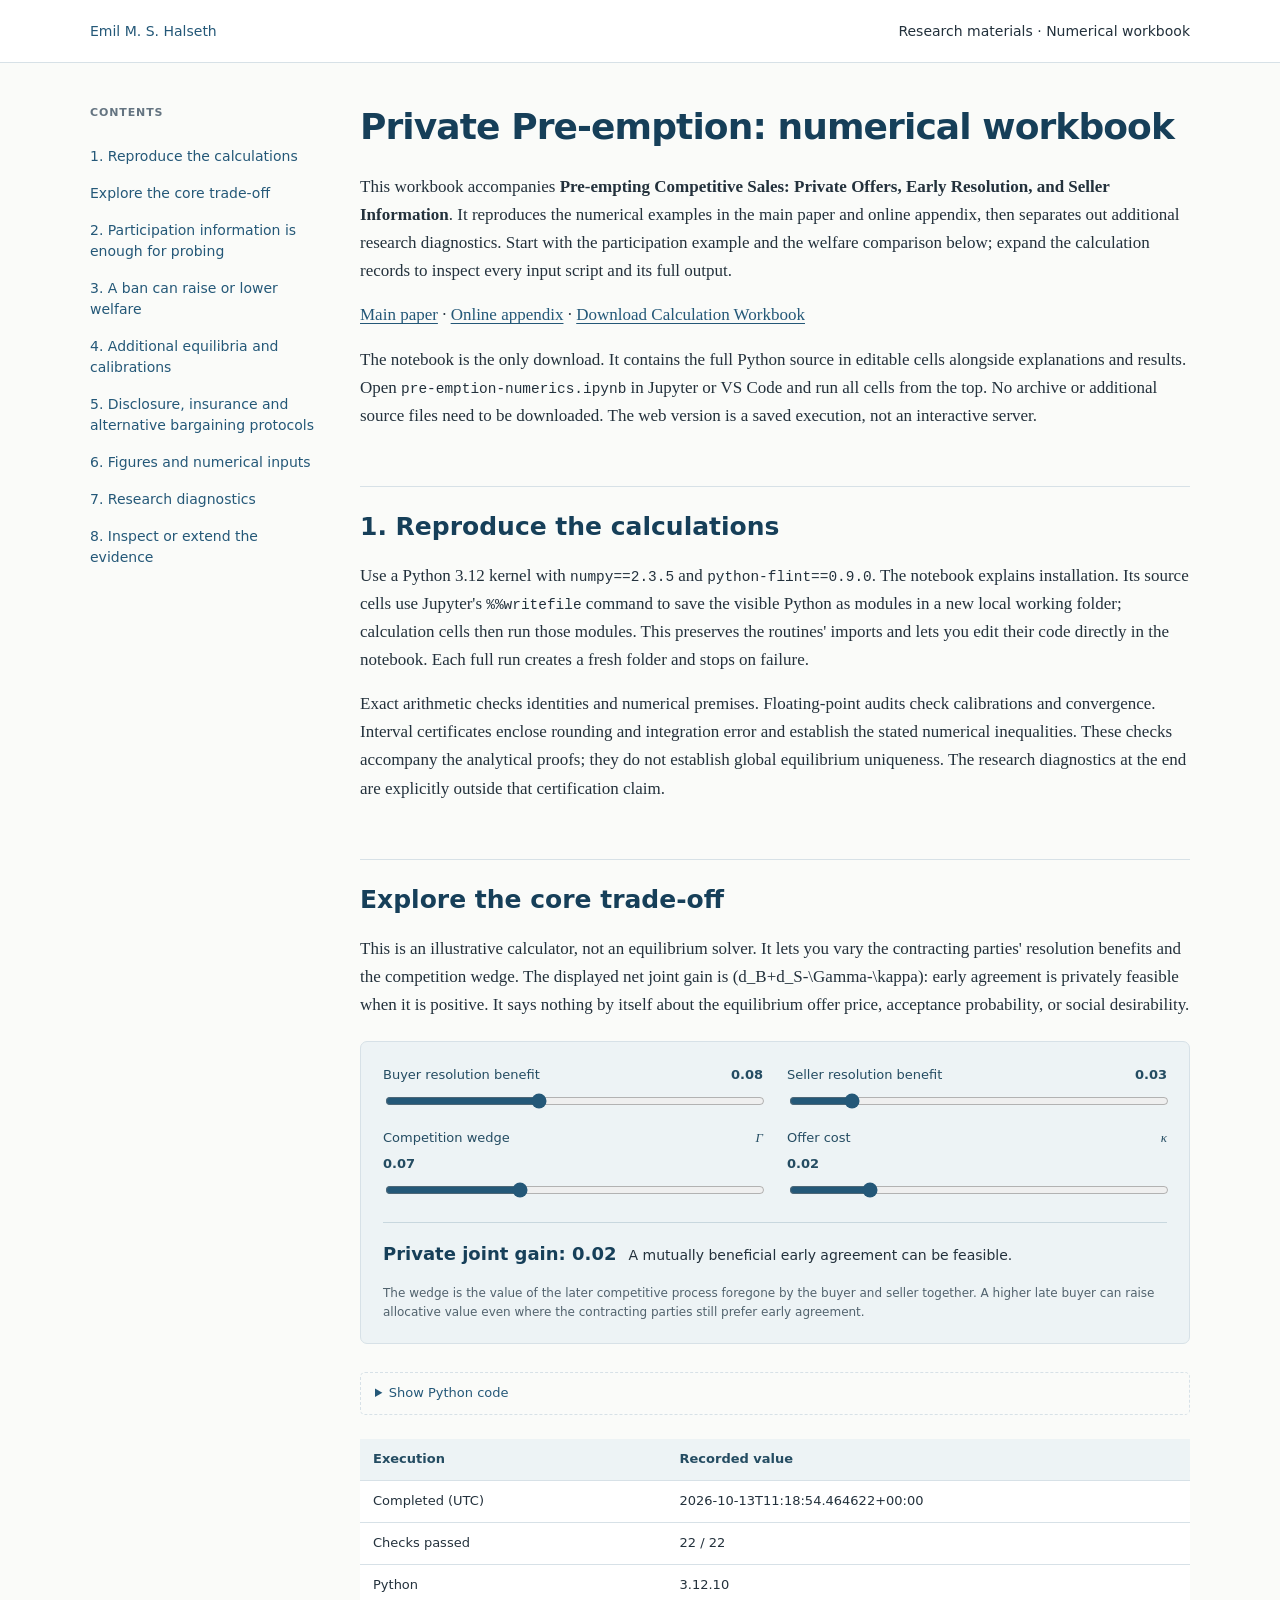
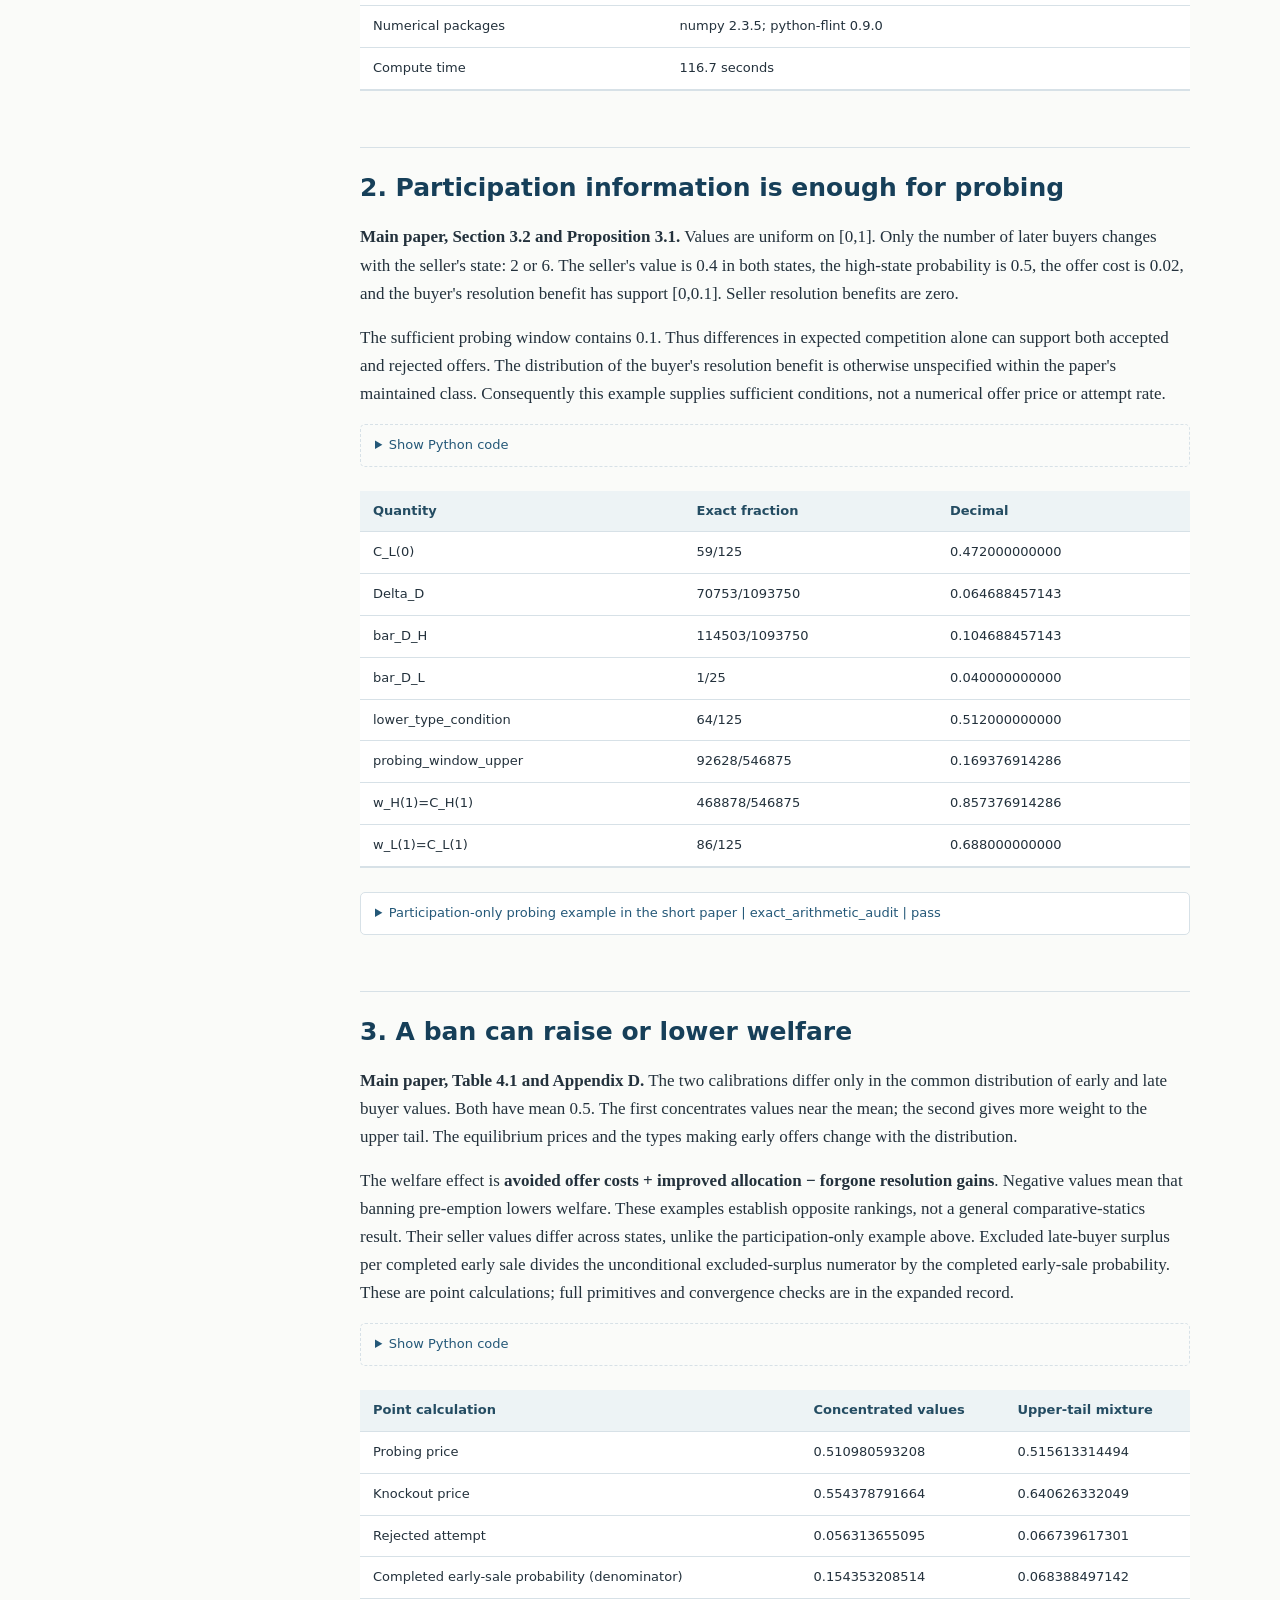
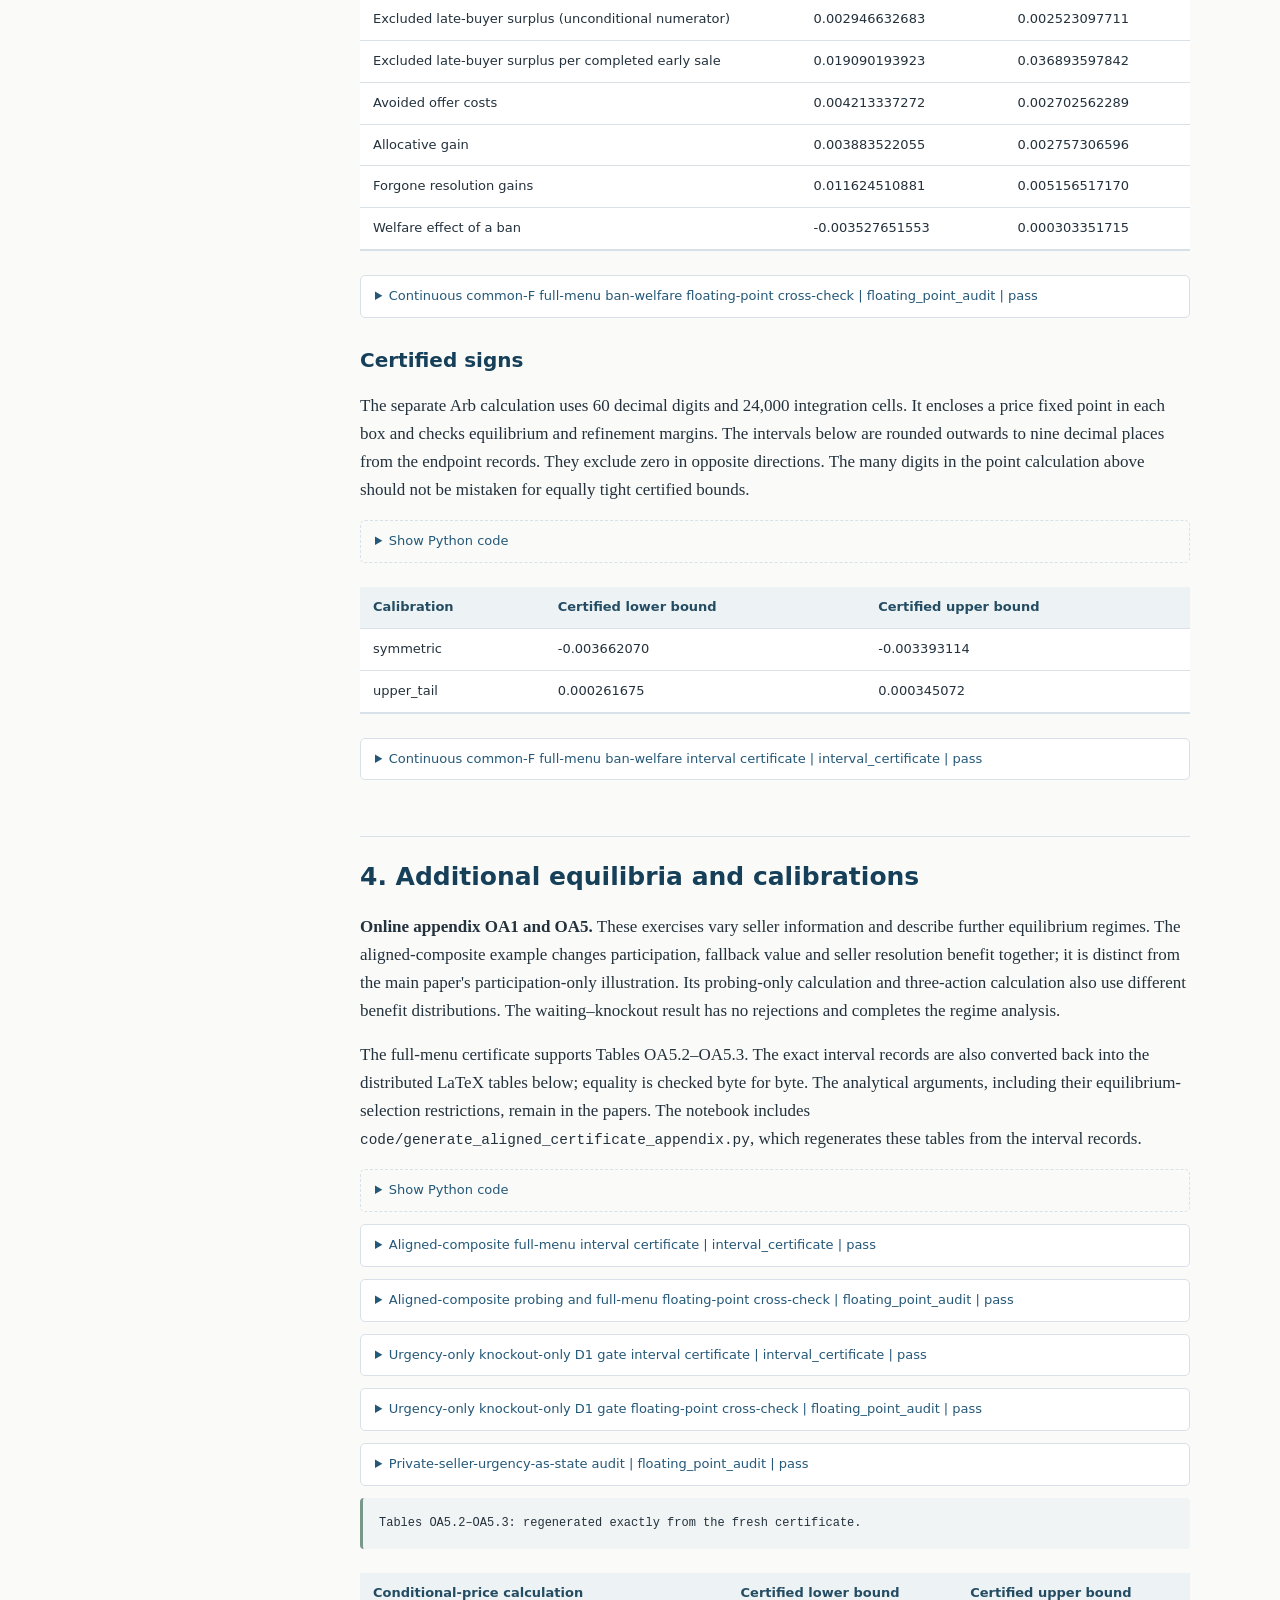
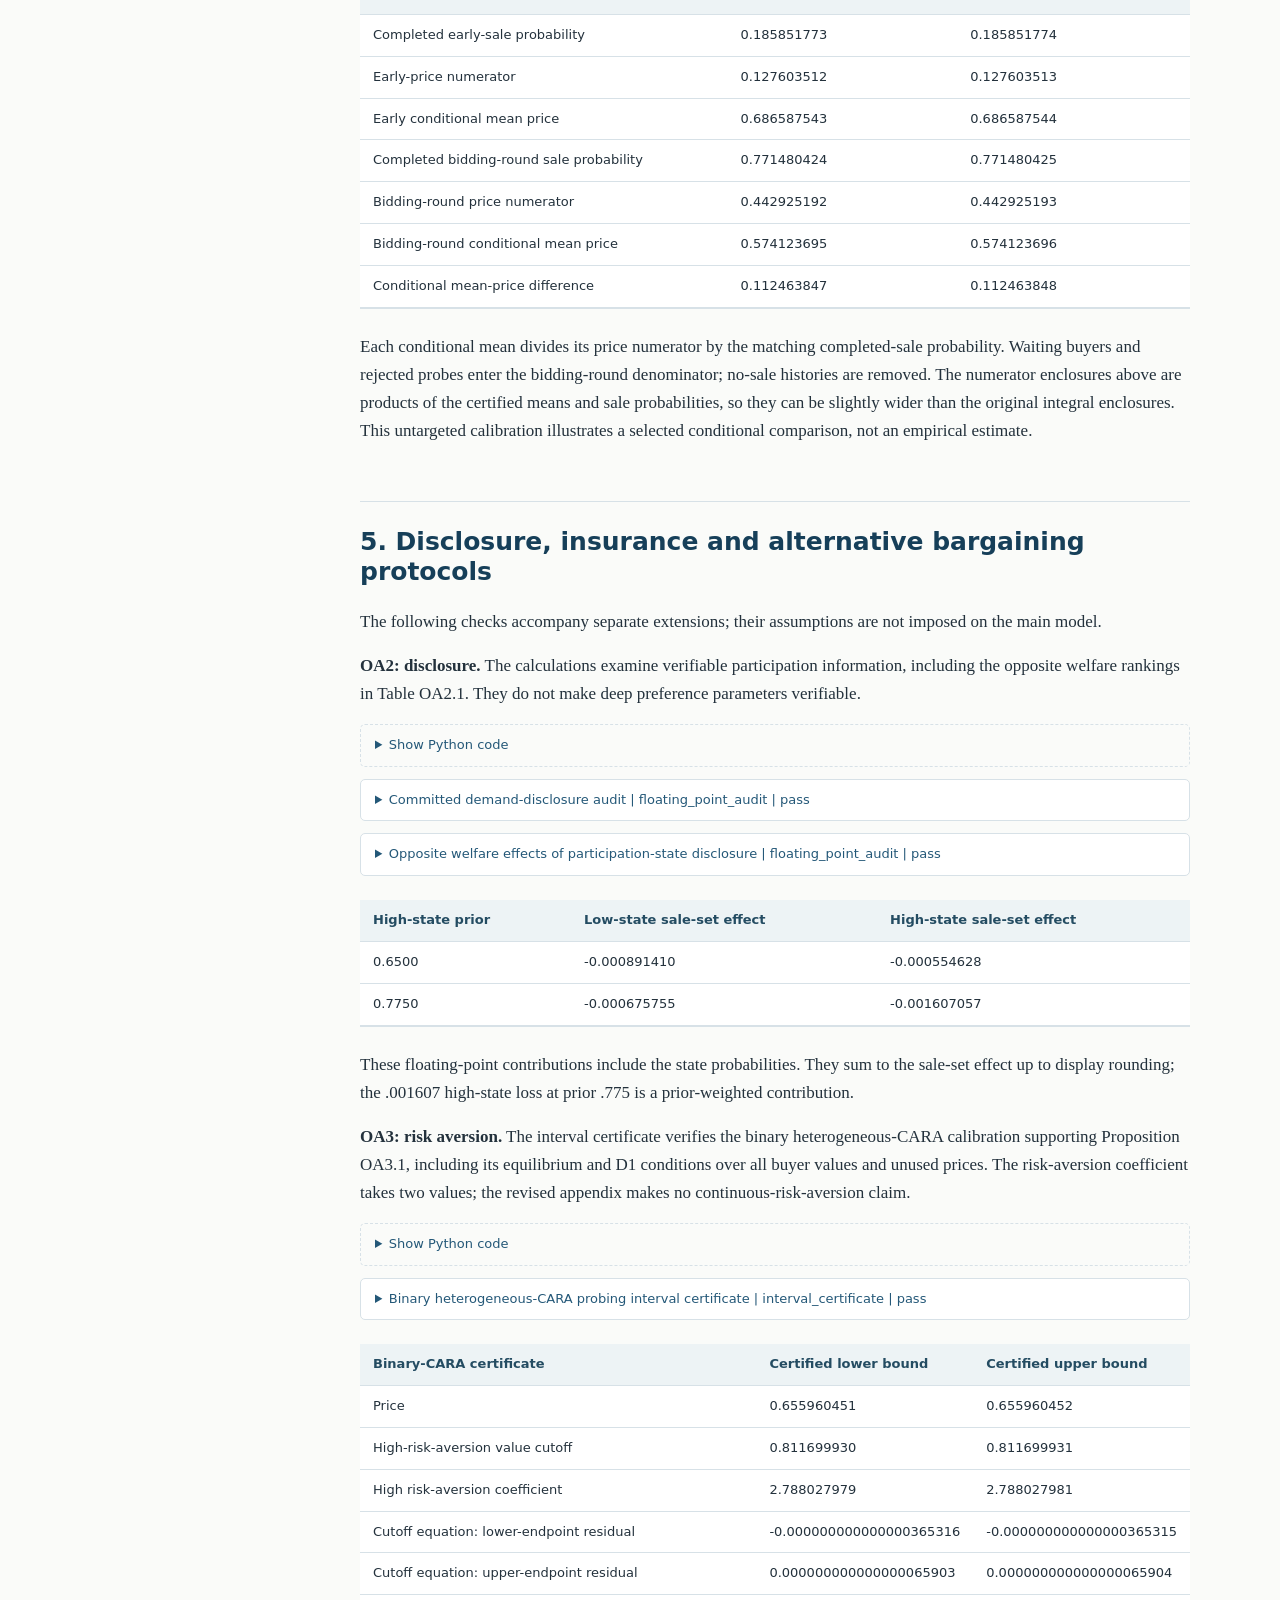
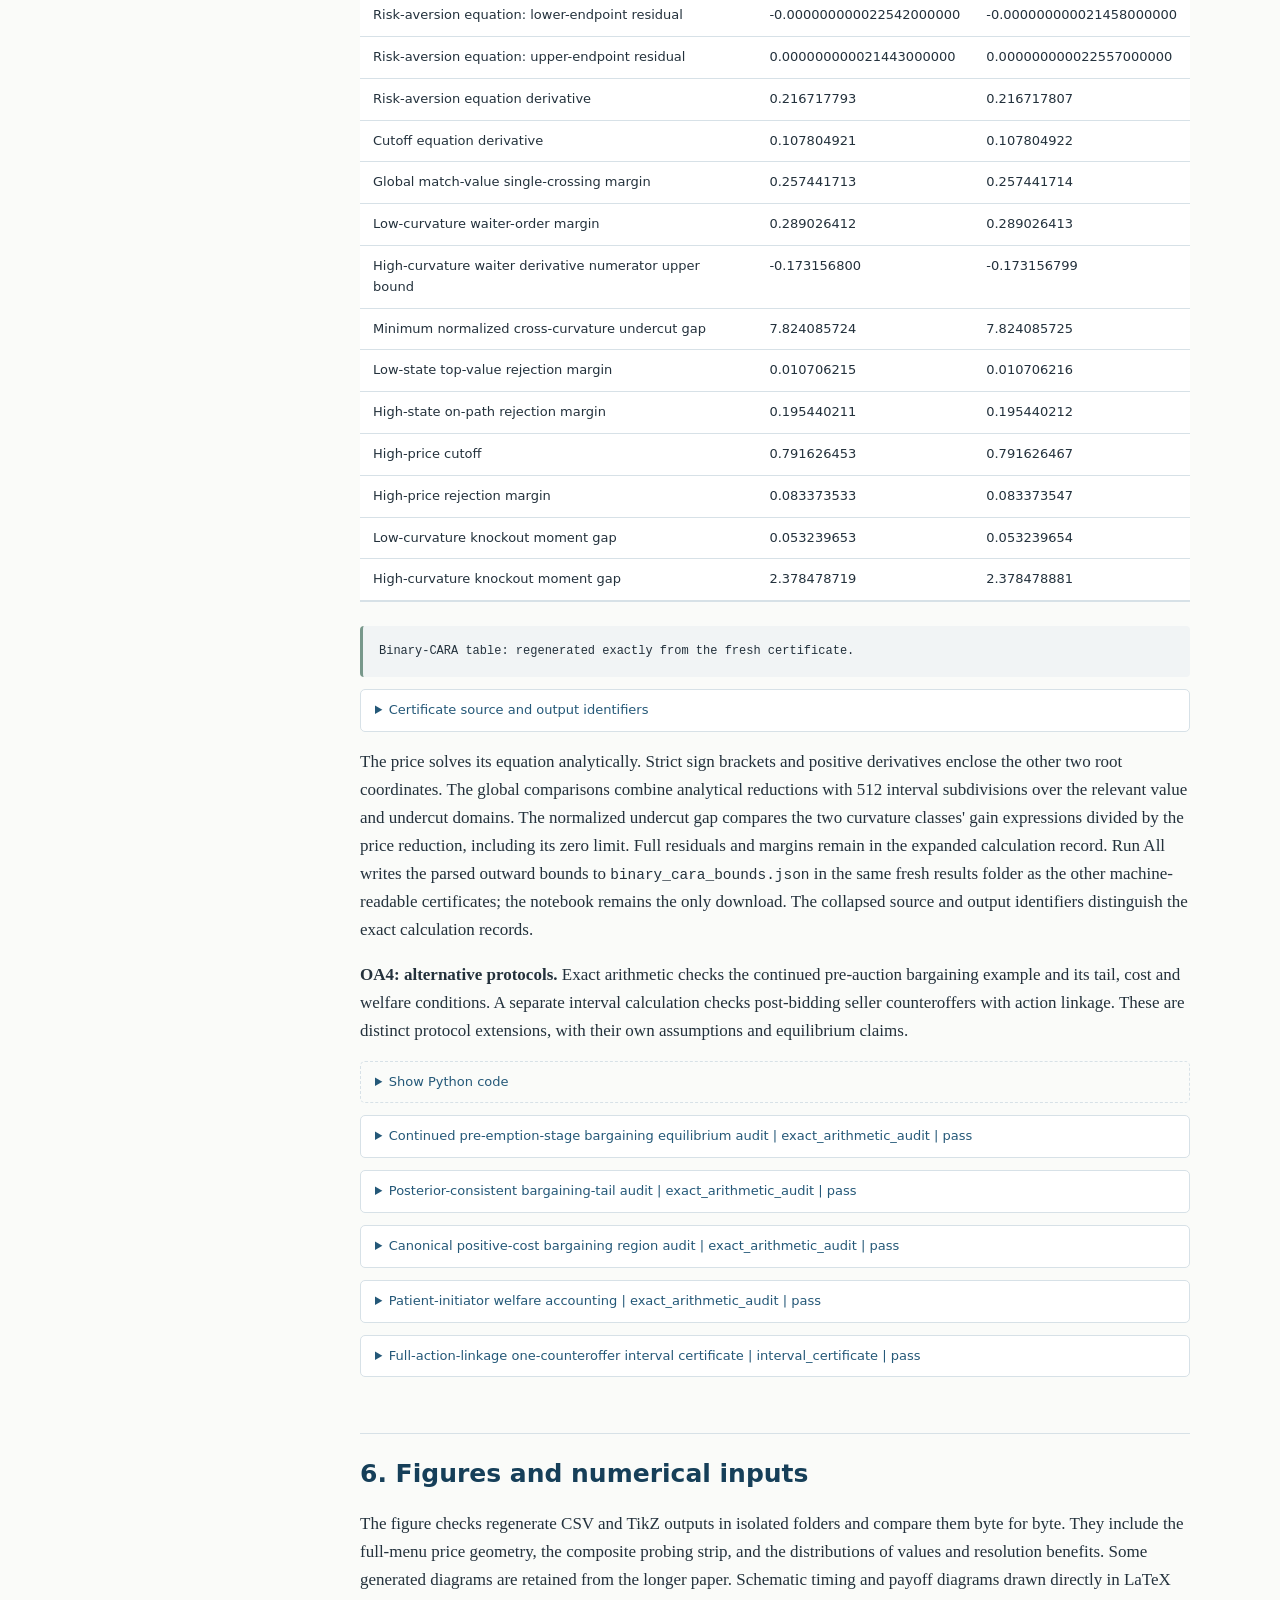
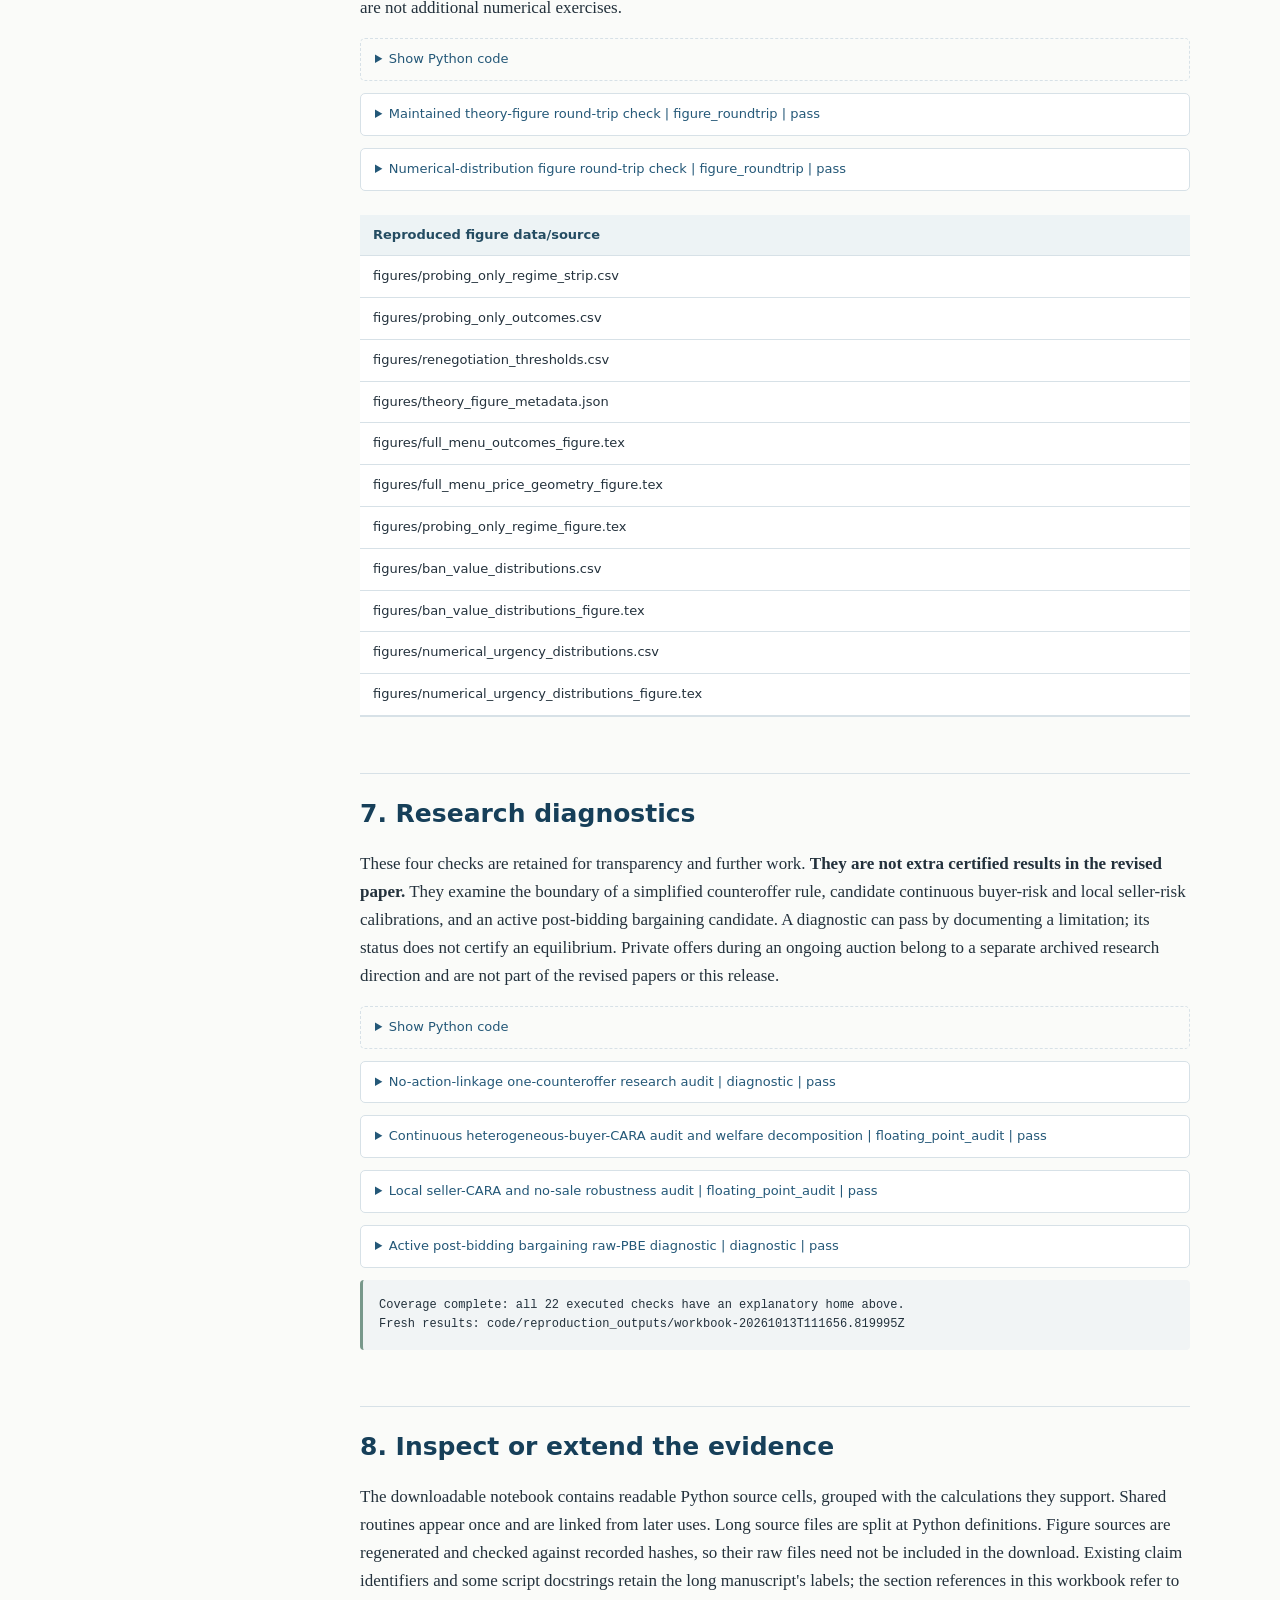
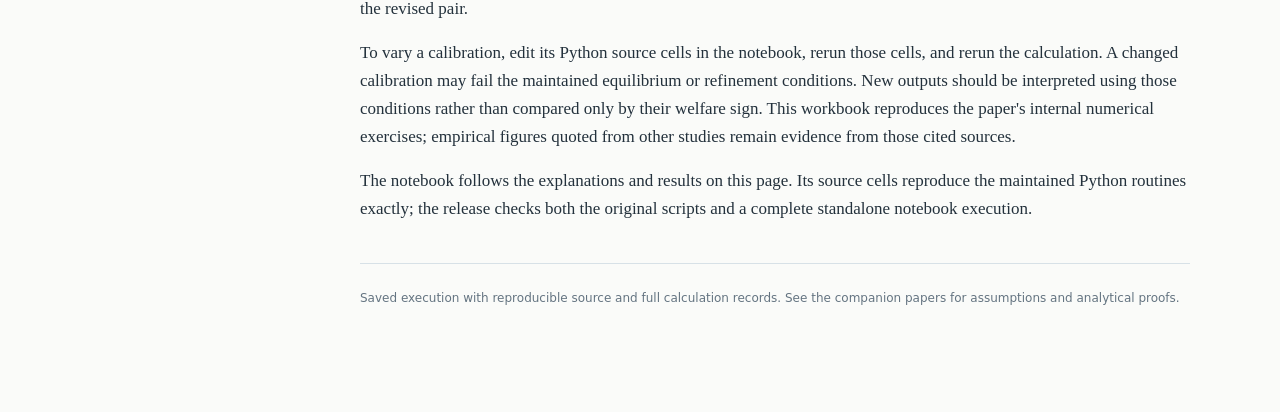
==== commit f8ed0059: "Update pre-emption papers and numerical workbook" ====
--- a/papers/pre-emption-numerics.html
+++ b/papers/pre-emption-numerics.html
@@ -94,7 +94,7 @@
     [&#x27;Python&#x27;, sys.version.split()[0]],
     [&#x27;Numerical packages&#x27;, &#x27;numpy 2.3.5; python-flint 0.9.0&#x27;],
     [&#x27;Compute time&#x27;, f&quot;{sum(t[&#x27;duration_seconds&#x27;] for t in tasks.values()):.1f} seconds&quot;],
-])</code></pre></details><div class="table-wrap"><table><thead><tr><th>Execution</th><th>Recorded value</th></tr></thead><tbody><tr><td>Completed (UTC)</td><td>2026-10-12T08:34:49.360862+00:00</td></tr><tr><td>Checks passed</td><td>22 / 22</td></tr><tr><td>Python</td><td>3.12.10</td></tr><tr><td>Numerical packages</td><td>numpy 2.3.5; python-flint 0.9.0</td></tr><tr><td>Compute time</td><td>137.5 seconds</td></tr></tbody></table></div><h2 id="2-participation-information-is-enough-for-probing">2. Participation information is enough for probing</h2>
+])</code></pre></details><div class="table-wrap"><table><thead><tr><th>Execution</th><th>Recorded value</th></tr></thead><tbody><tr><td>Completed (UTC)</td><td>2026-10-13T11:18:54.464622+00:00</td></tr><tr><td>Checks passed</td><td>22 / 22</td></tr><tr><td>Python</td><td>3.12.10</td></tr><tr><td>Numerical packages</td><td>numpy 2.3.5; python-flint 0.9.0</td></tr><tr><td>Compute time</td><td>116.7 seconds</td></tr></tbody></table></div><h2 id="2-participation-information-is-enough-for-probing">2. Participation information is enough for probing</h2>
 <p><strong>Main paper, Section 3.2 and Proposition 3.1.</strong> Values are uniform on [0,1]. Only the number of later buyers changes with the seller's state: 2 or 6. The seller's value is 0.4 in both states, the high-state probability is 0.5, the offer cost is 0.02, and the buyer's resolution benefit has support [0,0.1]. Seller resolution benefits are zero.</p>
 <p>The sufficient probing window contains 0.1. Thus differences in expected competition alone can support both accepted and rejected offers. The distribution of the buyer's resolution benefit is otherwise unspecified within the paper's maintained class. Consequently this example supplies sufficient conditions, not a numerical offer price or attempt rate.</p>
 <details class="code"><summary>Show Python code</summary><pre><code>participation = json.loads((RUN / &#x27;participation_only_exact.json&#x27;).read_text())[&#x27;participation&#x27;]
@@ -1516,10 +1516,10 @@
                                         for path in task[&#x27;outputs&#x27;]])</code></pre></details><details class="record"><summary>Maintained theory-figure round-trip check | figure_roundtrip | pass</summary><p><code>code/generate_theory_figure_data.py, code/generate_probing_only_regime_figure.py</code></p><pre>THEORY FIGURE DATA: PASS
   probing strip and three-outcome example reproduced
   renegotiation type thresholds and q-r-p path reproduced
-  wrote six deterministic files under C:\Users\EmilMathiasStrømHals\Documents\GitHub\Pre-emptive-bids\code\reproduction_outputs\workbook-20261012T083231.088807Z\maintained_theory_figures_roundtrip_workspace\figures
+  wrote six deterministic files under C:\Users\EmilMathiasStrømHals\Documents\GitHub\Pre-emptive-bids\code\reproduction_outputs\workbook-20261013T111656.819995Z\maintained_theory_figures_roundtrip_workspace\figures
 
 ALIGNED-COMPOSITE PROBING FIGURE: PASS
-  wrote C:\Users\EmilMathiasStrømHals\Documents\GitHub\Pre-emptive-bids\code\reproduction_outputs\workbook-20261012T083231.088807Z\maintained_theory_figures_roundtrip_workspace\figures\probing_only_regime_figure.tex
+  wrote C:\Users\EmilMathiasStrømHals\Documents\GitHub\Pre-emptive-bids\code\reproduction_outputs\workbook-20261013T111656.819995Z\maintained_theory_figures_roundtrip_workspace\figures\probing_only_regime_figure.tex
   no-early-offer boundary = 0.020000000
   probing theorem upper = 0.0928219067
   no numerical continuation row generated
@@ -2038,7 +2038,7 @@
   }
 }
 </pre></details><pre class="result">Coverage complete: all 22 executed checks have an explanatory home above.
-Fresh results: code/reproduction_outputs/workbook-20261012T083231.088807Z
+Fresh results: code/reproduction_outputs/workbook-20261013T111656.819995Z
 </pre><h2 id="8-inspect-or-extend-the-evidence">8. Inspect or extend the evidence</h2>
 <p>The downloadable notebook contains readable Python source cells, grouped with the calculations they support. Shared routines appear once and are linked from later uses. Long source files are split at Python definitions. Figure sources are regenerated and checked against recorded hashes, so their raw files need not be included in the download. Existing claim identifiers and some script docstrings retain the long manuscript's labels; the section references in this workbook refer to the revised pair.</p>
 <p>To vary a calibration, edit its Python source cells in the notebook, rerun those cells, and rerun the calculation. A changed calibration may fail the maintained equilibrium or refinement conditions. New outputs should be interpreted using those conditions rather than compared only by their welfare sign. This workbook reproduces the paper's internal numerical exercises; empirical figures quoted from other studies remain evidence from those cited sources.</p>
